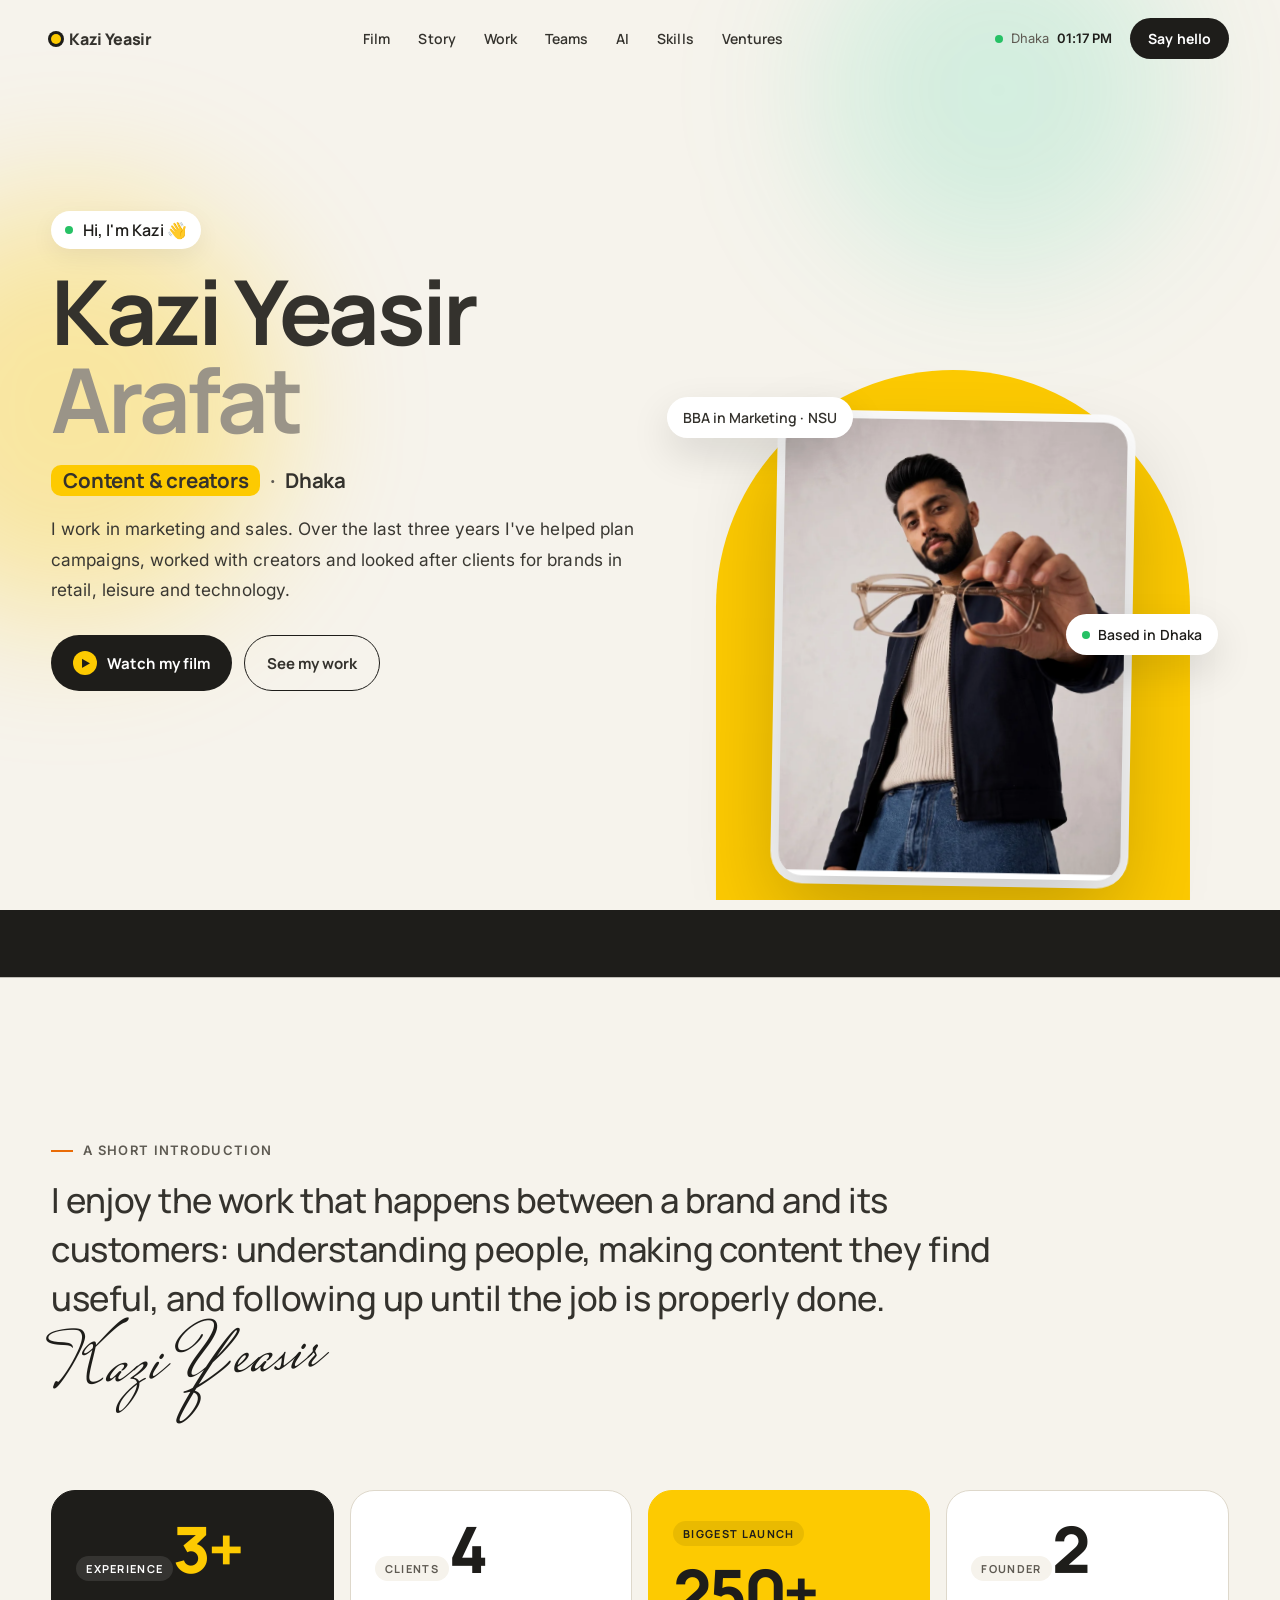
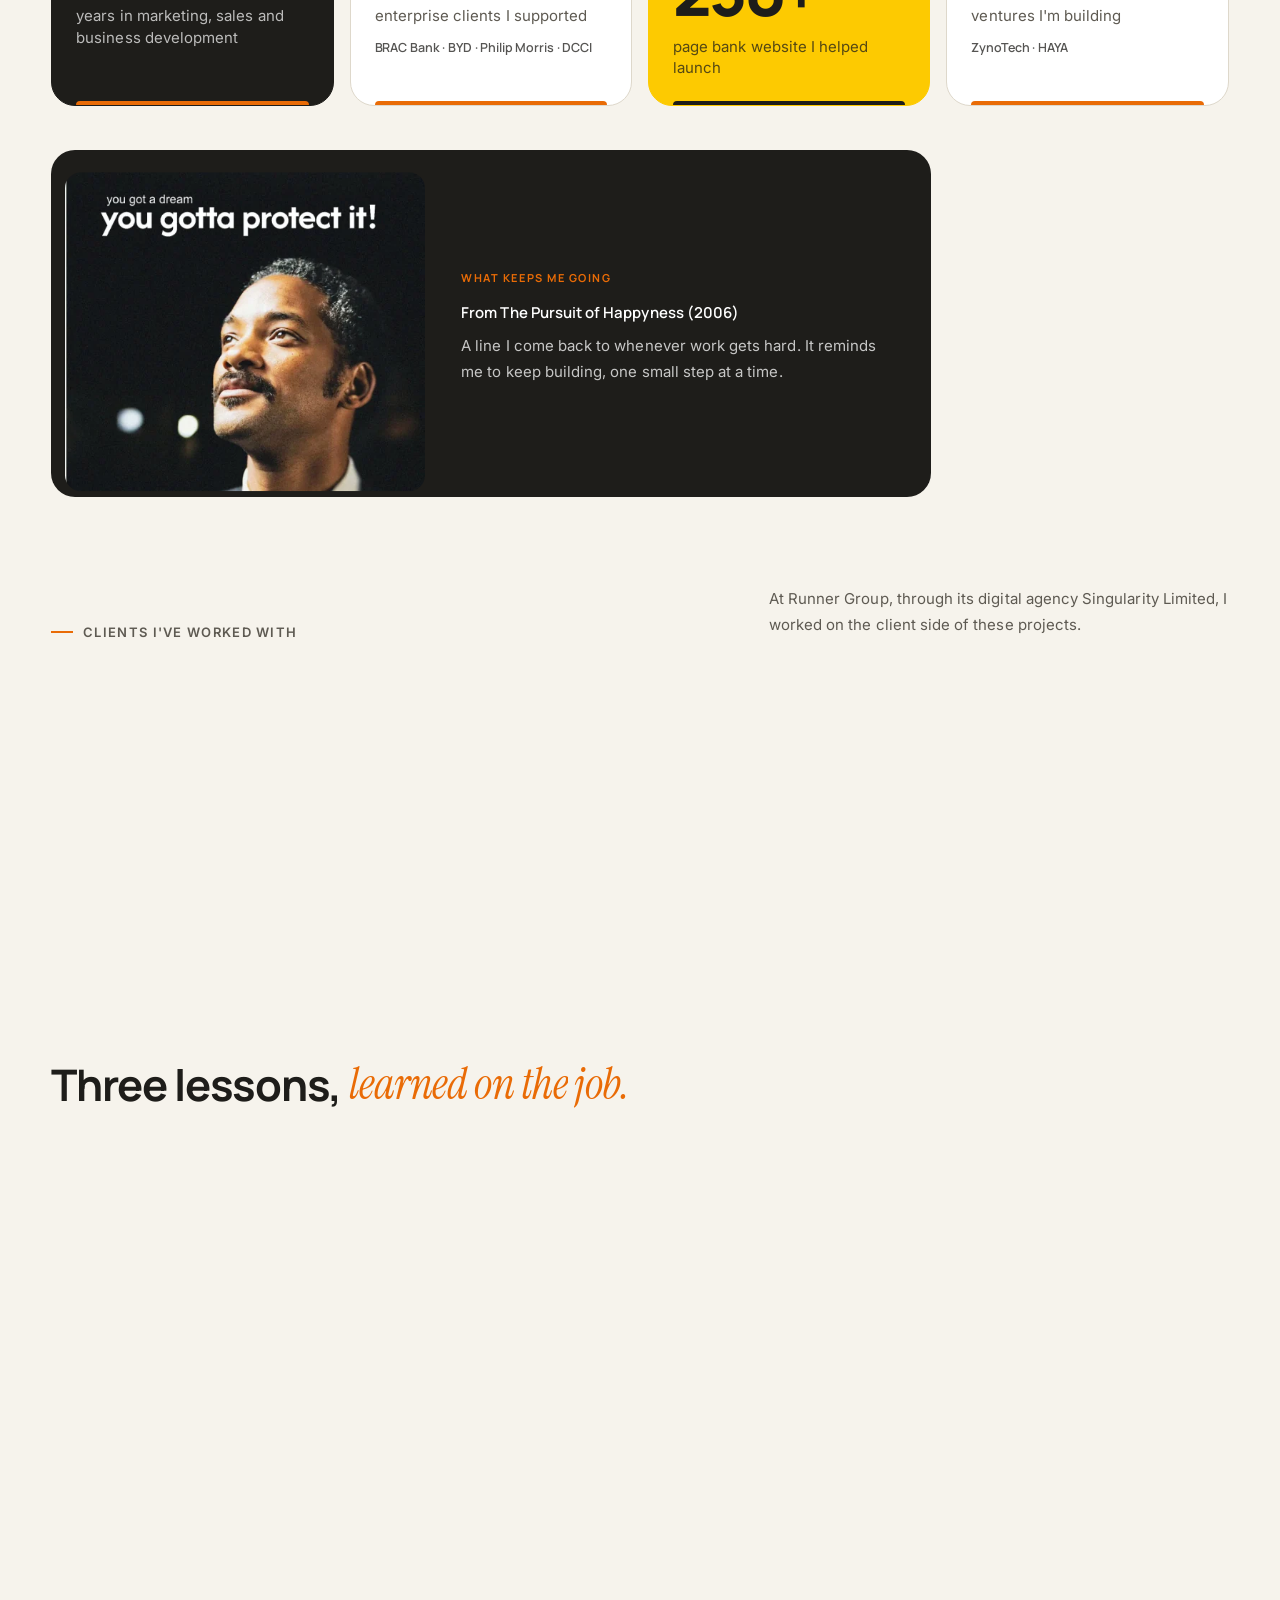
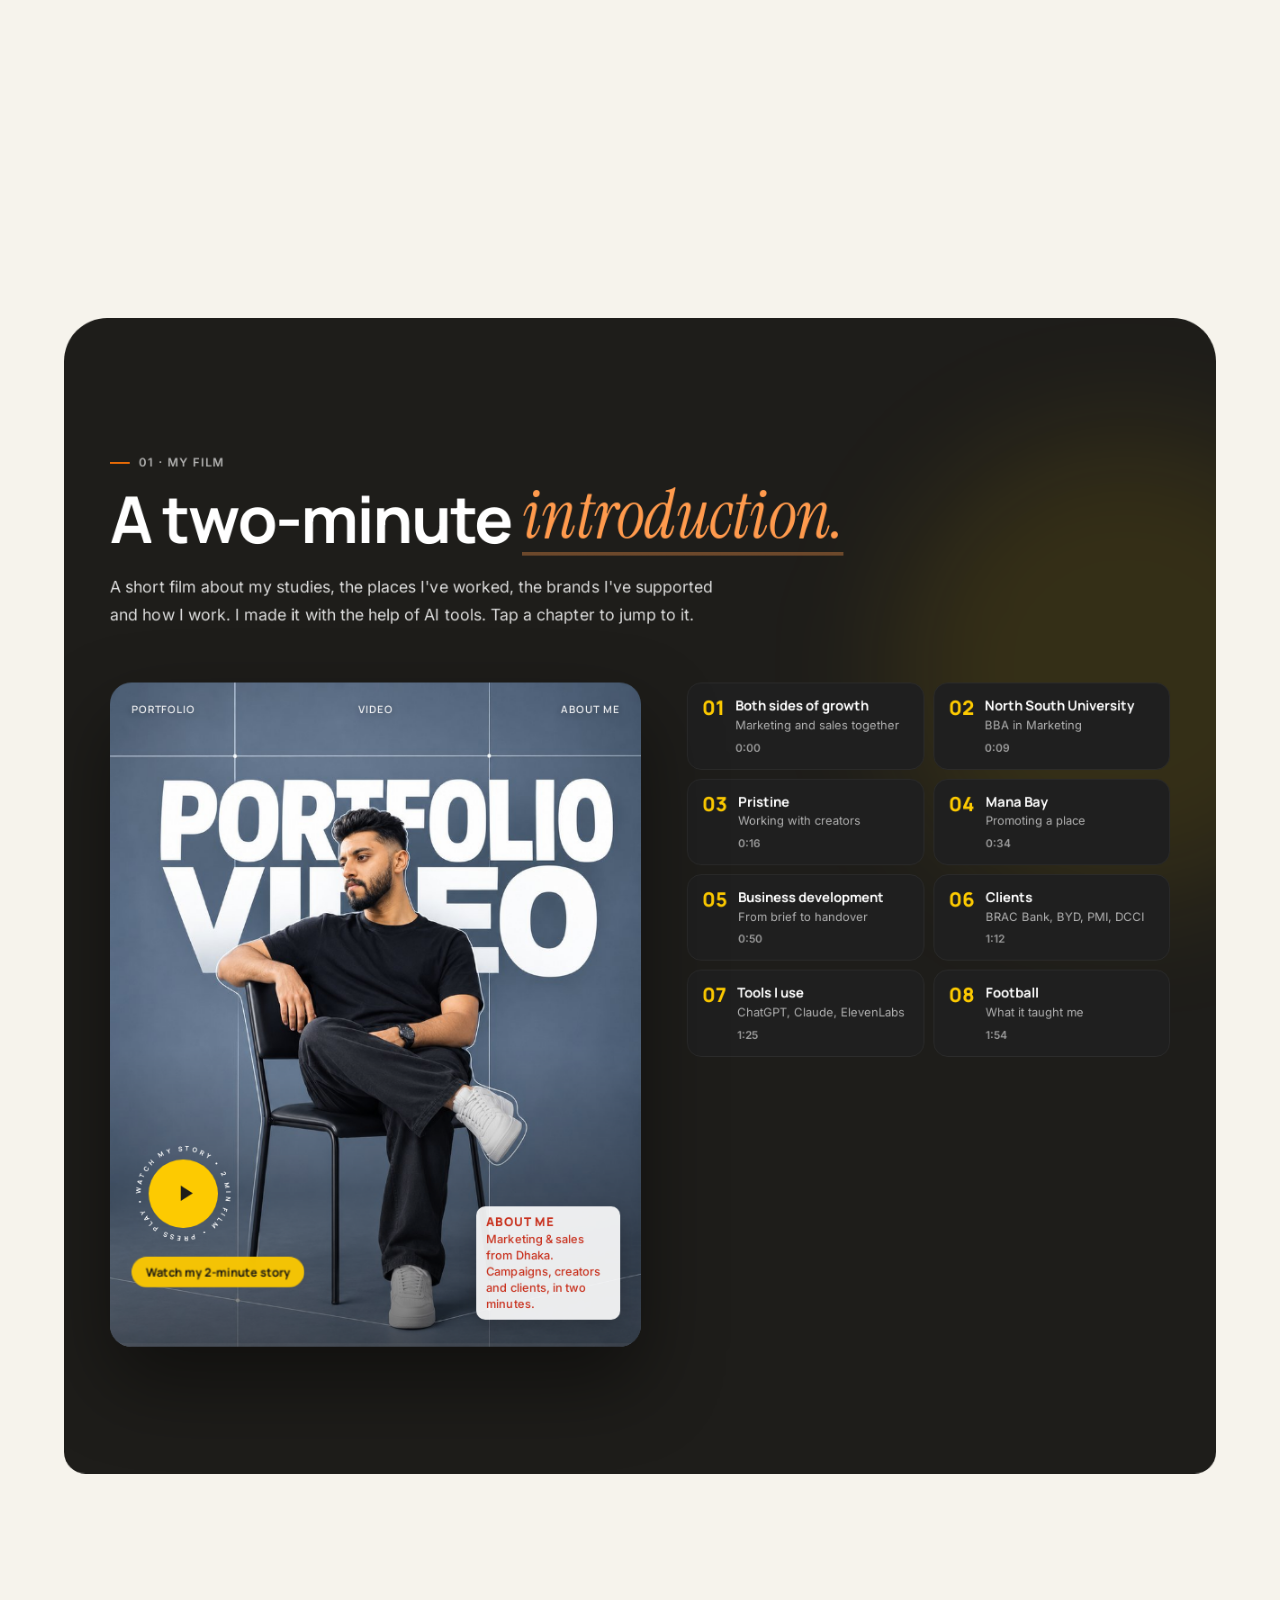
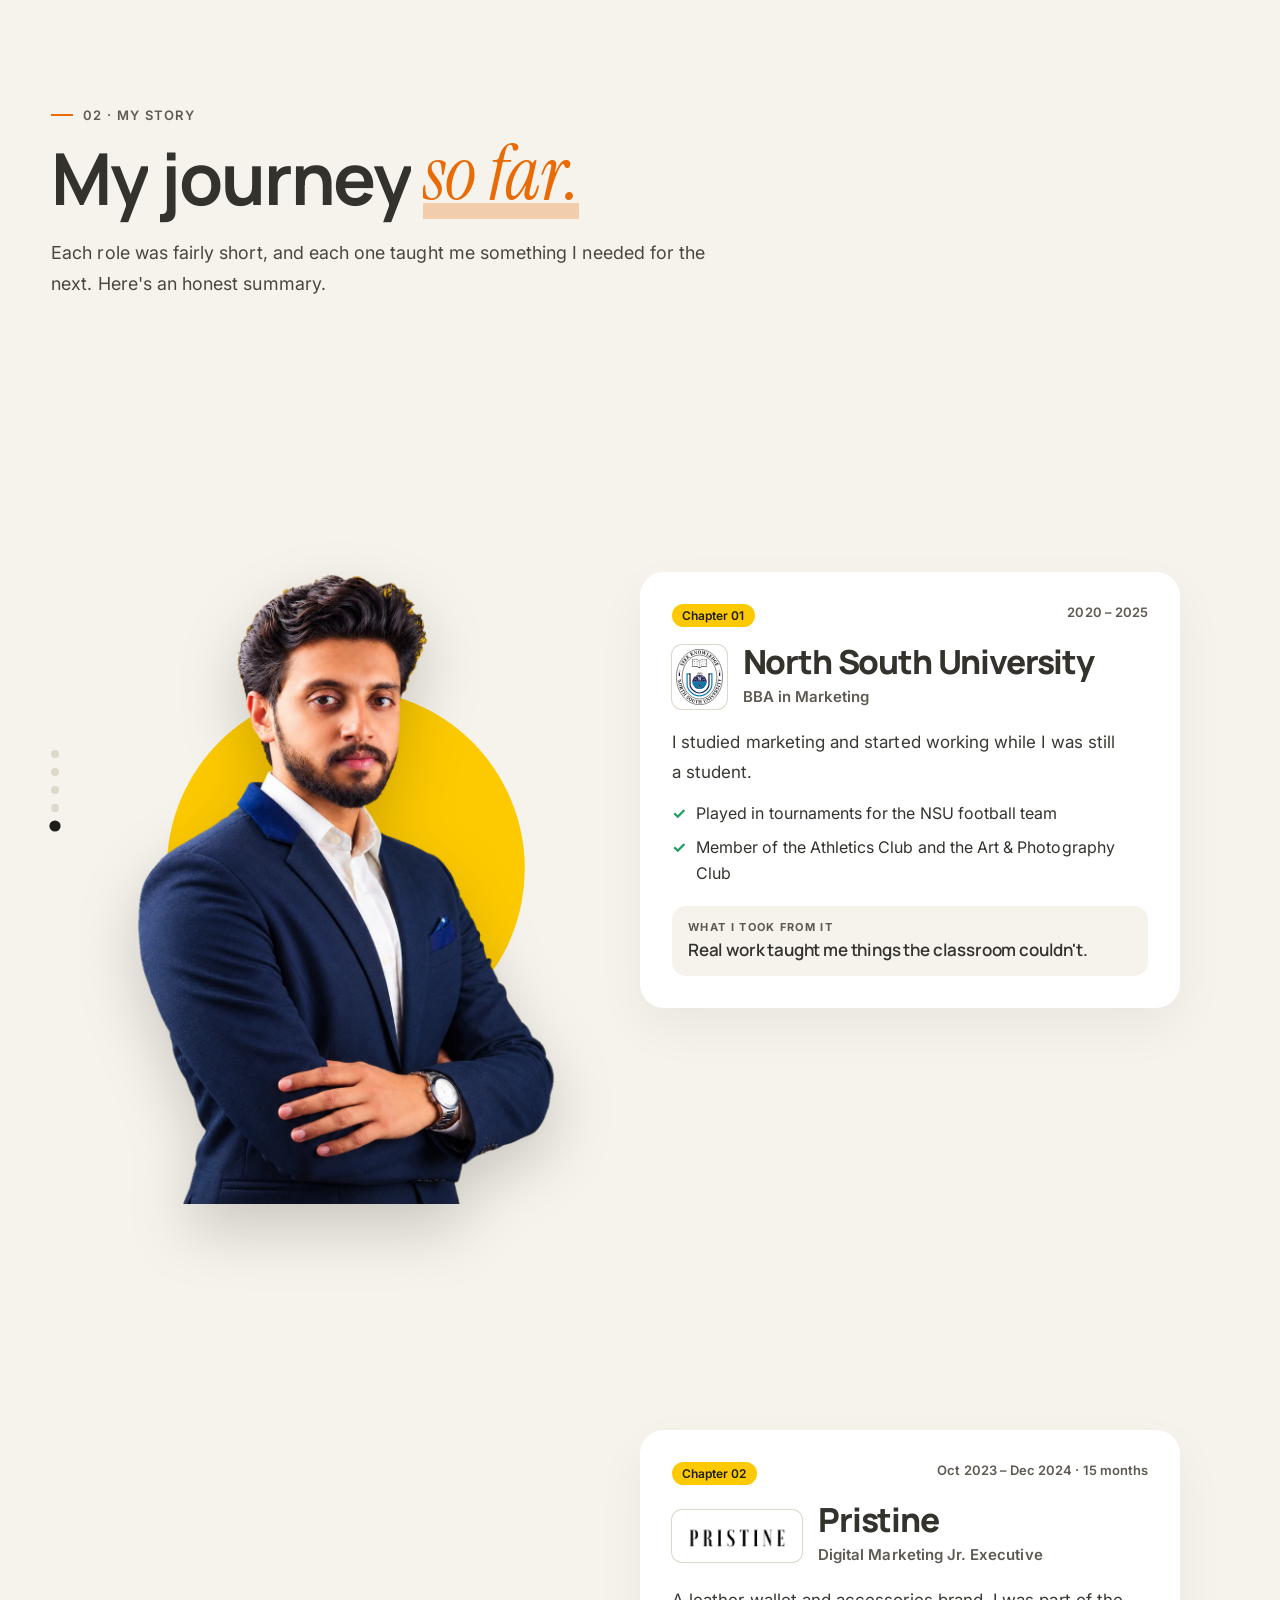
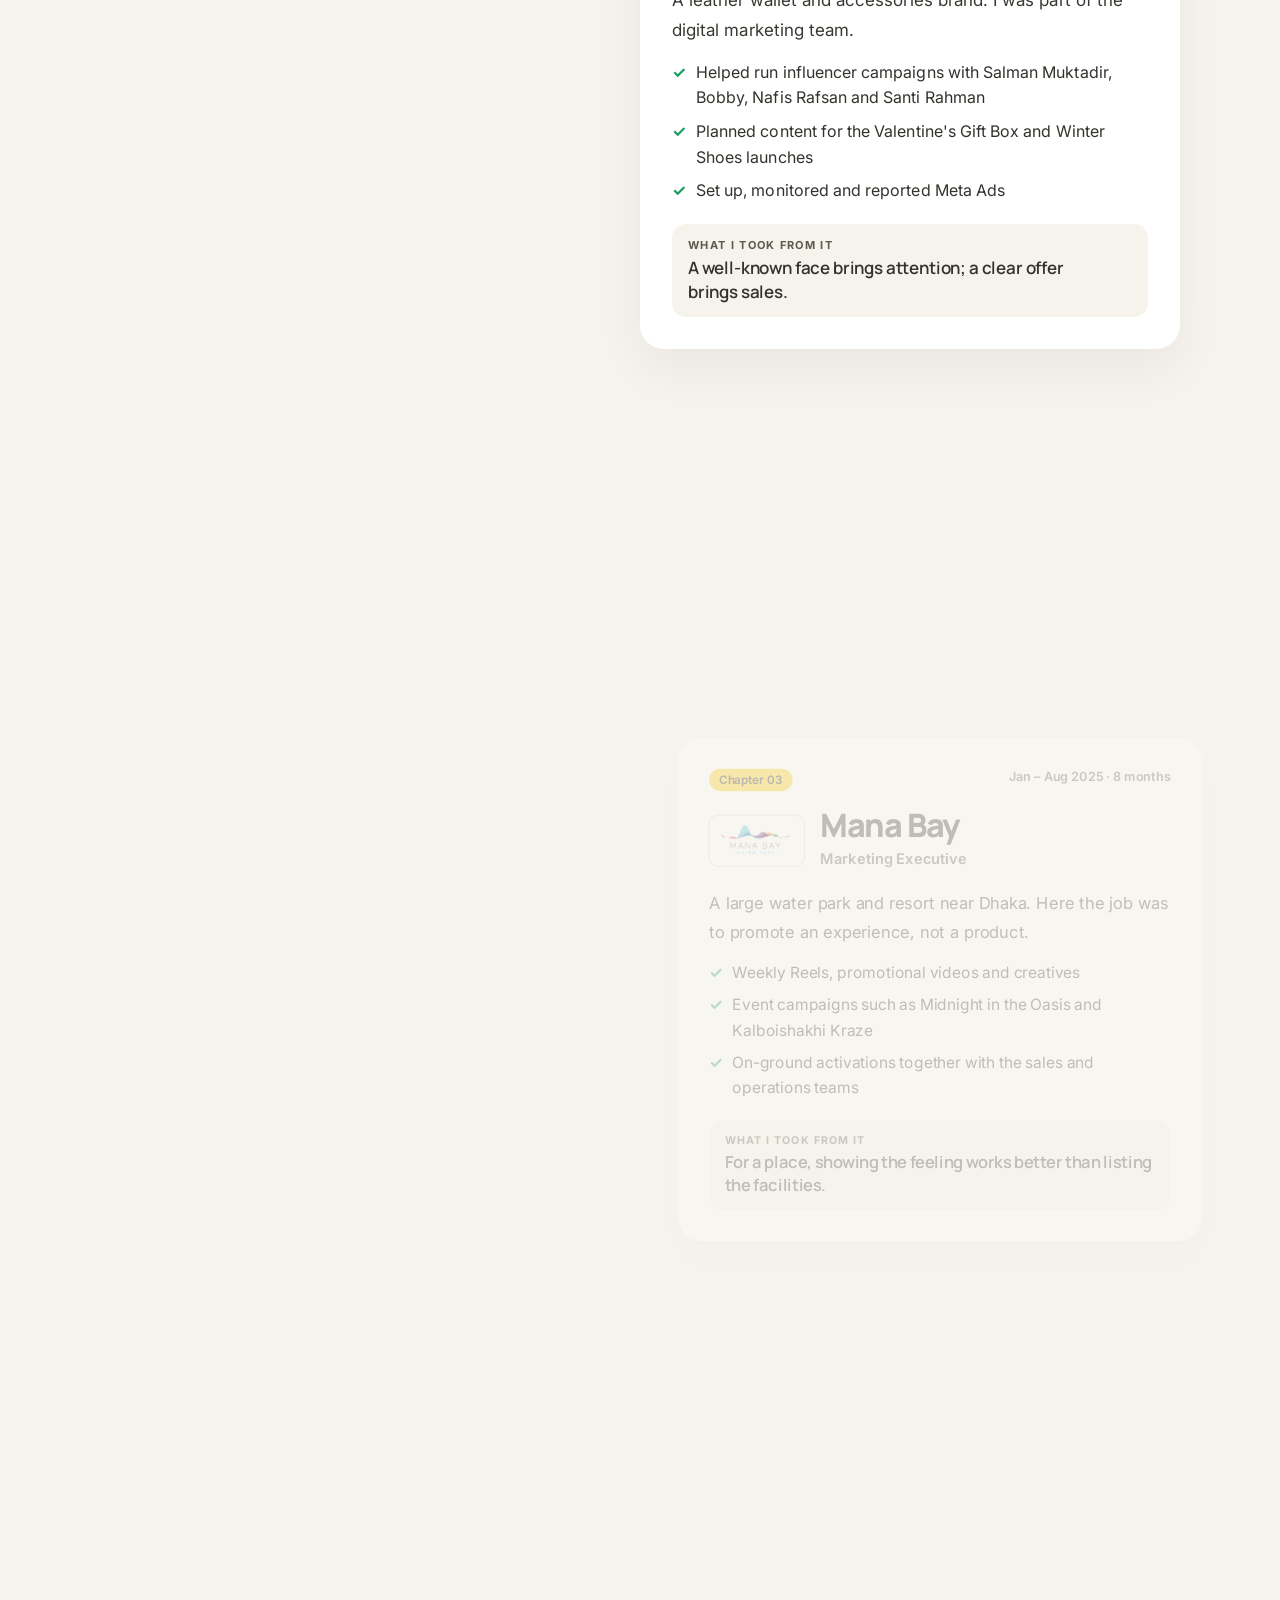
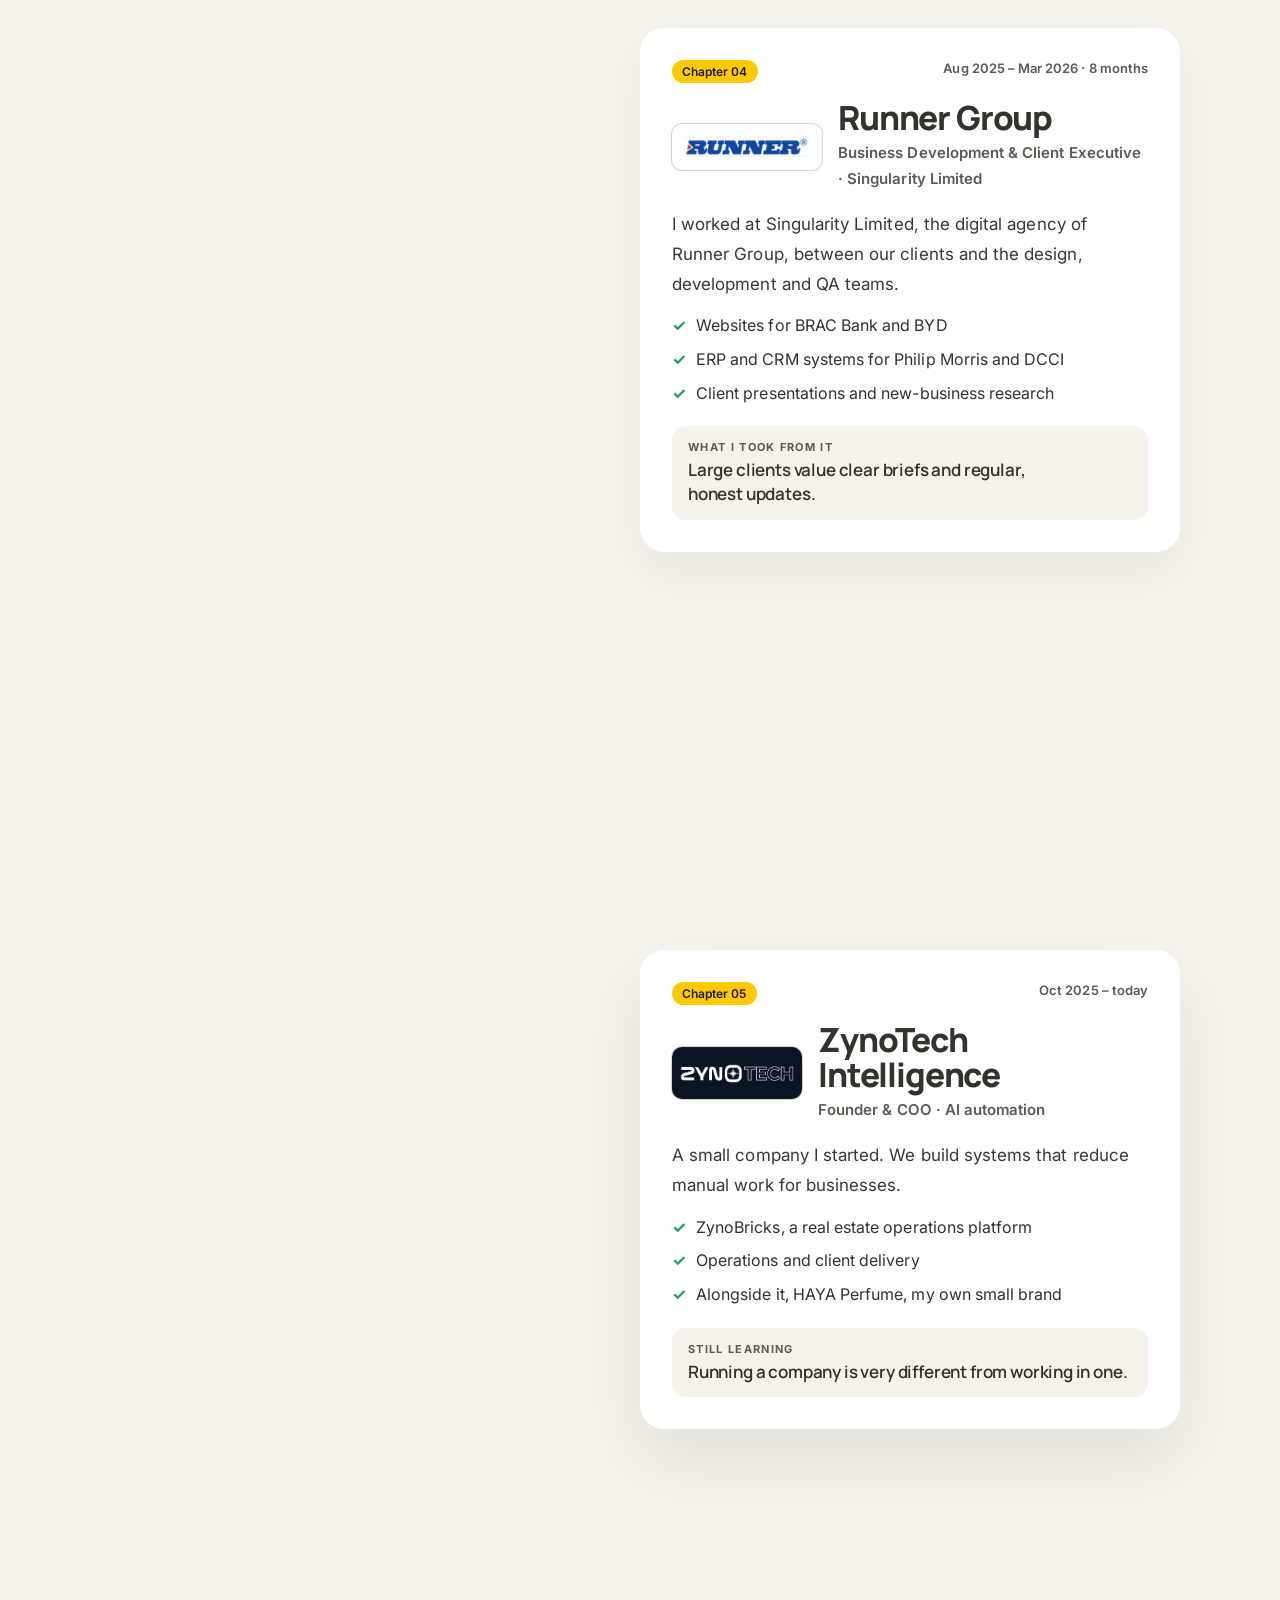
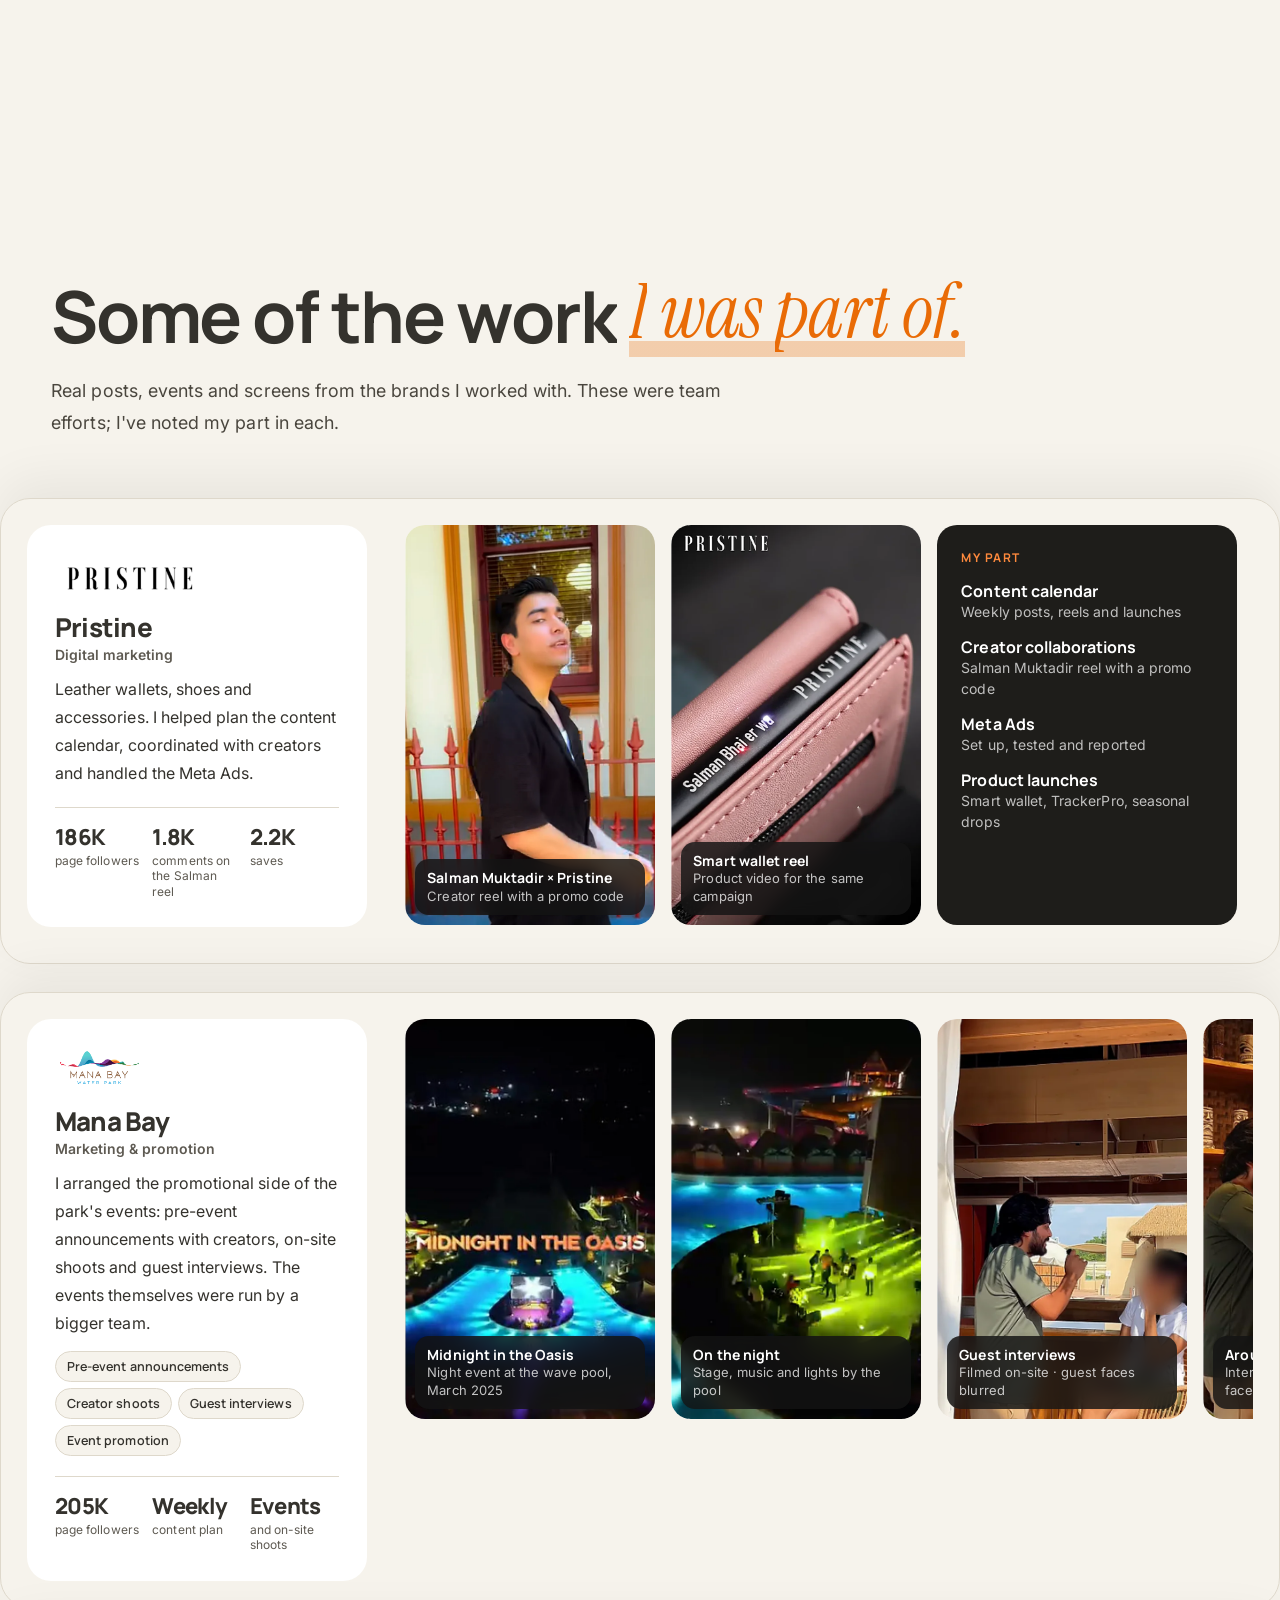
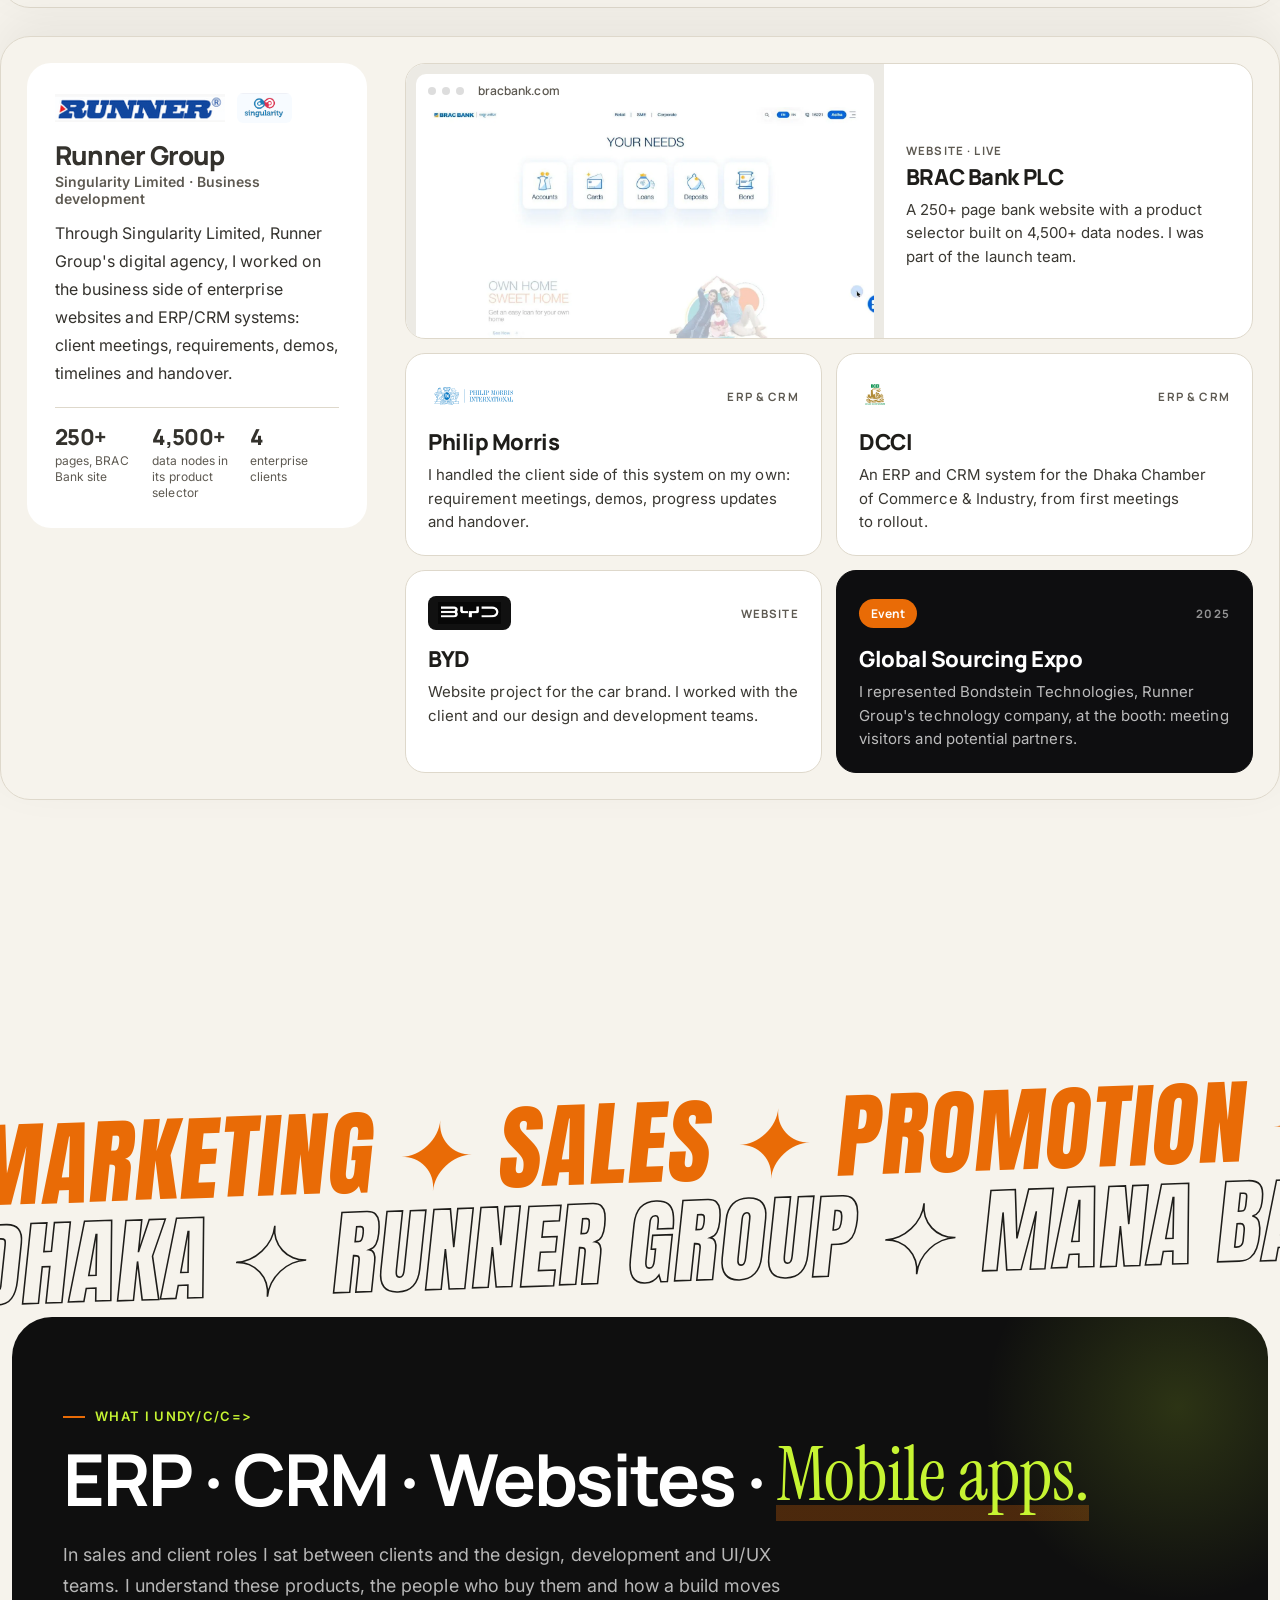
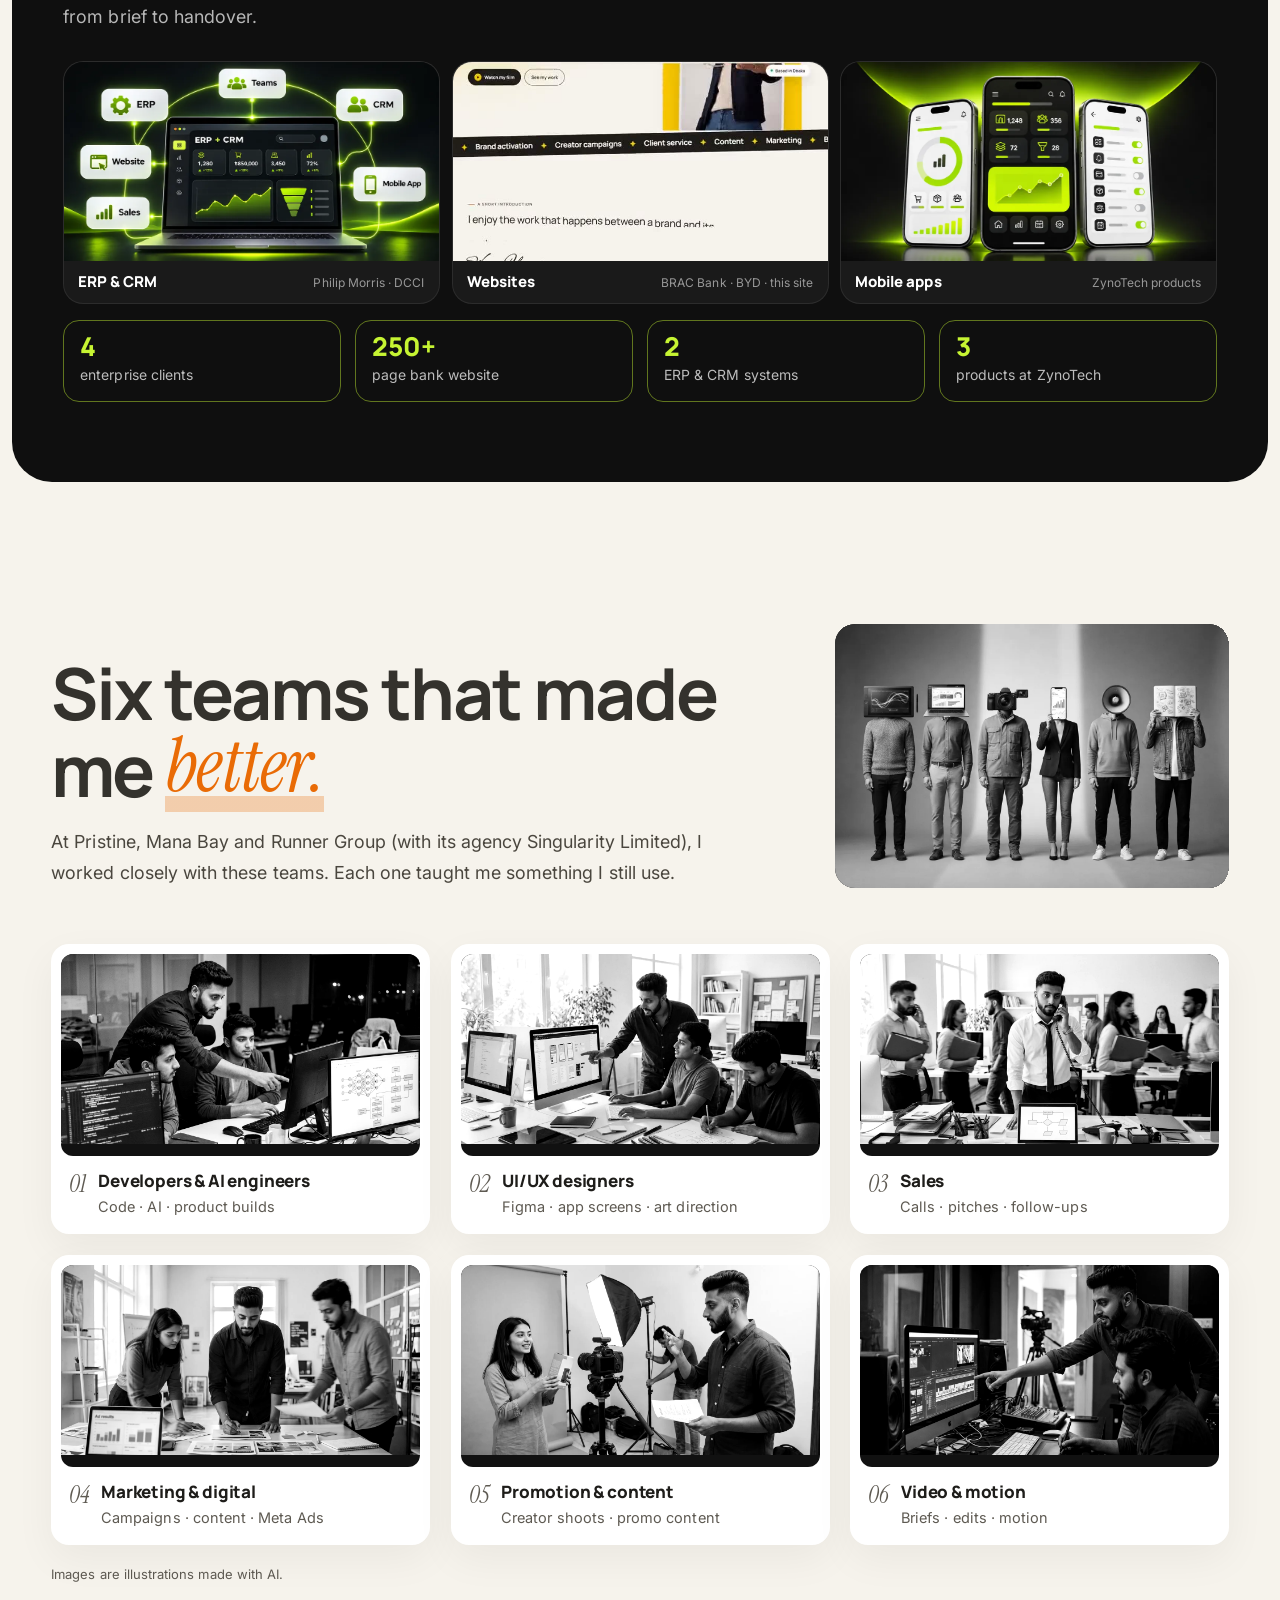
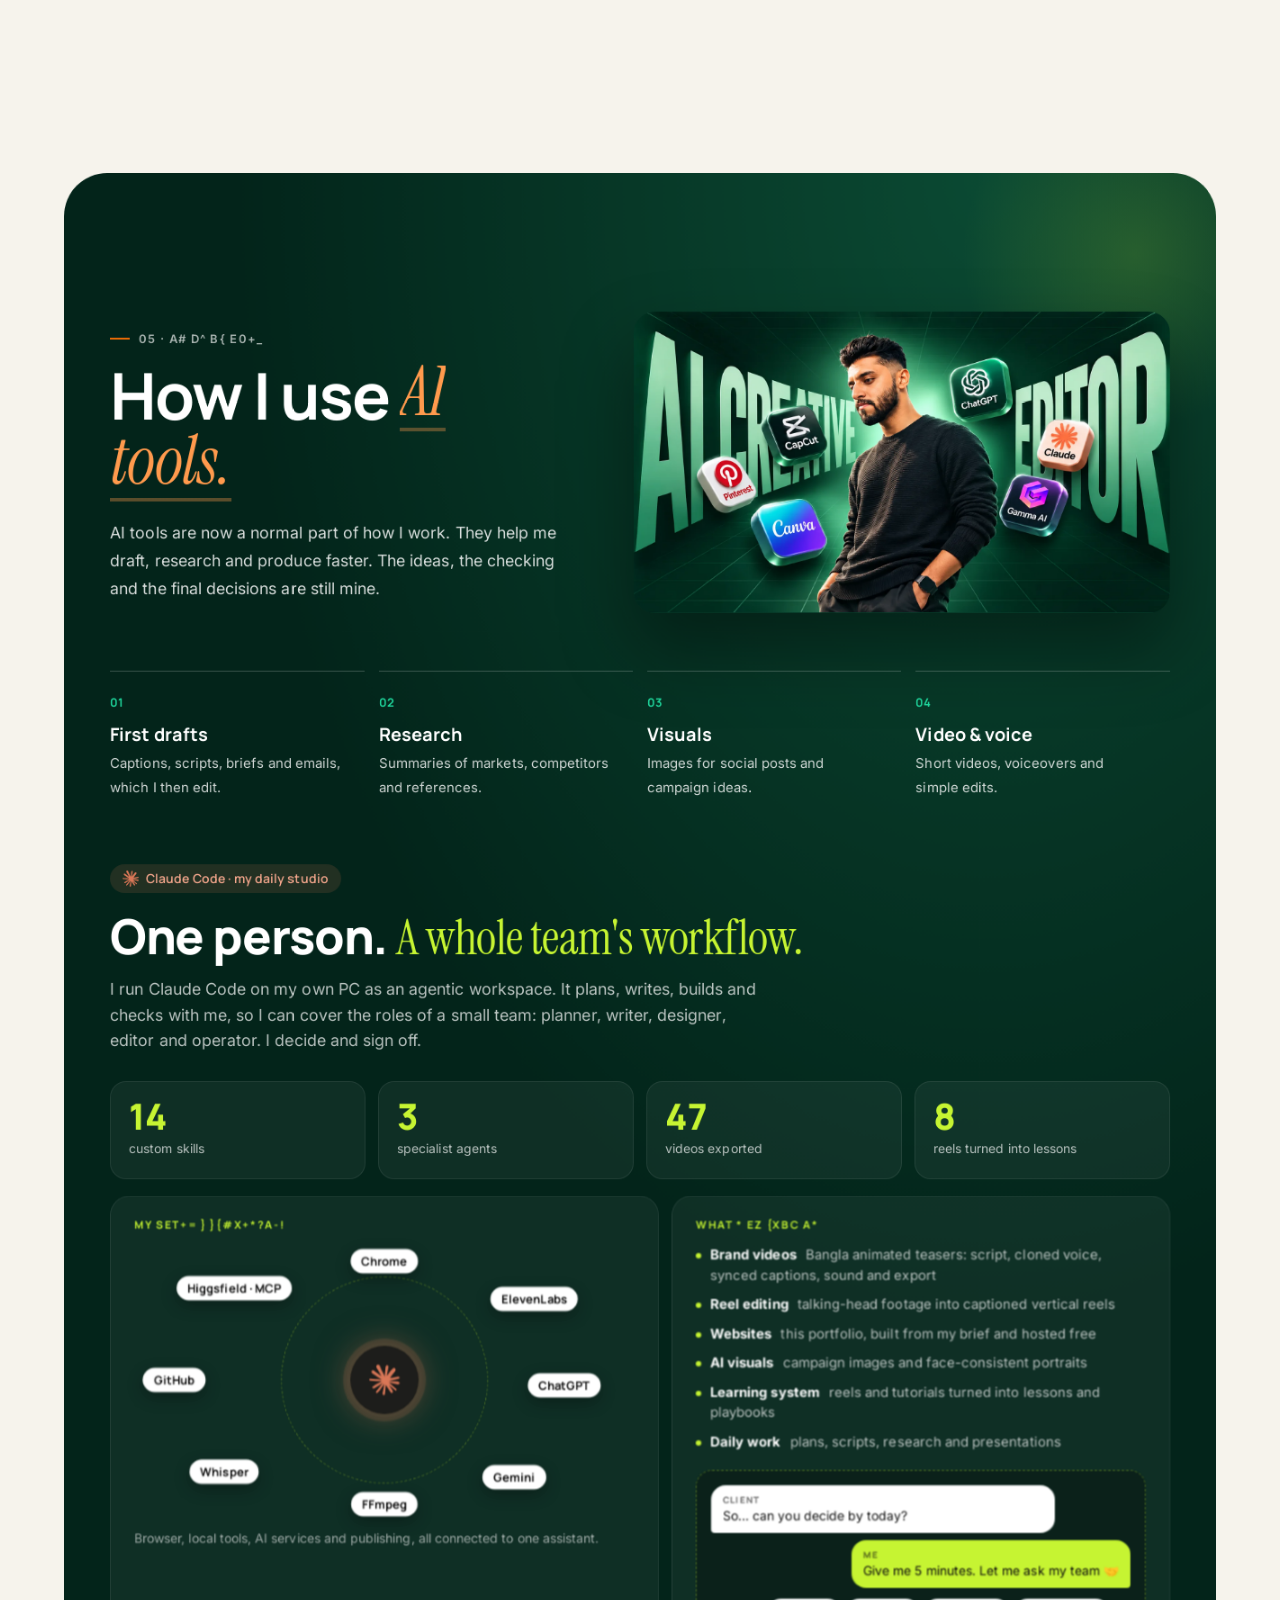
==== index.html @ d5c1e4d6 "New ZynoTech logo, ask-my-team meme, new video editing image" ====
<!doctype html>
<html lang="en">
<head>
<meta charset="utf-8">
<meta name="viewport" content="width=device-width, initial-scale=1, viewport-fit=cover">
<title>Kazi Yeasir Arafat · Marketing &amp; Business Development</title>
<meta name="description" content="Kazi Yeasir Arafat, Dhaka. Marketing and business development: campaigns, creators, brand activation and client work for brands like BRAC Bank, BYD, Philip Morris and DCCI.">
<meta name="theme-color" content="#F4F1EA">
<meta property="og:type" content="website">
<meta property="og:title" content="Kazi Yeasir Arafat · Marketing &amp; Business Development">
<meta property="og:description" content="Campaigns, creators, brand activation and client work, based in Dhaka.">
<meta property="og:image" content="https://kaziarafat-alt.github.io/assets/img/og.jpg">
<meta property="og:url" content="https://kaziarafat-alt.github.io/">
<link rel="canonical" href="https://kaziarafat-alt.github.io/">
<meta name="twitter:card" content="summary_large_image">
<link rel="icon" href="assets/img/favicon.svg" type="image/svg+xml">
<link rel="preconnect" href="https://fonts.googleapis.com">
<link rel="preconnect" href="https://fonts.gstatic.com" crossorigin>
<link href="https://fonts.googleapis.com/css2?family=Manrope:wght@500;600;700;800&family=Inter:wght@400;500;600&family=Instrument+Serif:ital@0;1&family=Hind+Siliguri:wght@500;600&family=Mrs+Saint+Delafield&family=Anton&display=swap" rel="stylesheet">
<link rel="stylesheet" href="assets/css/bundle.css?v=118"><link rel="preload" as="image" href="assets/img/kazi-hero-tee.webp">
</head>
<body>

<div class="progress-bar" aria-hidden="true"><i></i></div>
<div class="cursor-dot" aria-hidden="true"></div>

<div class="loader" aria-hidden="true">
  <div class="loader-words"><span>Hello</span><span class="bn">হ্যালো</span><span>Hola</span><span>Bonjour</span><span>I'm Kazi</span></div>
  <div class="loader-bar"><i></i></div>
</div>

<header class="nav">
  <a href="#top" class="brand magnetic"><span class="brand-dot"></span>Kazi Yeasir</a>
  <nav class="nav-links" aria-label="Main">
    <a href="#video">Film</a><a href="#story">Story</a><a href="#work">Work</a><a href="#teams">Teams</a><a href="#ai">AI</a><a href="#skills">Skills</a><a href="#ventures">Ventures</a>
  </nav>
  <div class="nav-right">
    <span class="clock"><i class="dot"></i>Dhaka <b data-clock>--:--</b></span>
    <a href="#contact" class="btn-talk">Say hello</a>
    <button class="menu-btn" aria-label="Open menu" aria-expanded="false"><span></span><span></span></button>
  </div>
</header>

<div class="menu" aria-hidden="true">
  <nav>
    <a href="#video"><small>01</small>Film</a>
    <a href="#story"><small>02</small>Story</a>
    <a href="#work"><small>03</small>Work</a>
    <a href="#teams"><small>04</small>Teams</a>
    <a href="#ai"><small>05</small>AI</a>
    <a href="#skills"><small>06</small>Skills</a>
    <a href="#ventures"><small>07</small>Ventures</a>
    <a href="#contact"><small>08</small>Contact</a>
  </nav>
  <div class="menu-foot">
    <a href="mailto:yeasir963@gmail.com">yeasir963@gmail.com</a>
    <a href="https://www.linkedin.com/in/kazi-yeasir-arafat-anan-a77750223/" target="_blank" rel="noopener">LinkedIn ↗</a>
  </div>
</div>

<main id="top">
<!-- MOBILE APP LAYER (phones only) -->
<div id="m" class="m-app">

  <!-- HOME -->
  <section class="m-sec m-home" id="m-home">
    <div class="m-heroimg m-r">
      <img src="assets/img/kazi-hero-tee.webp" alt="Kazi Yeasir Arafat holding a pair of glasses" width="900" height="1205">
      <span class="m-stk s1">Dhaka, BD</span><span class="m-stk s2">Marketing &amp; BD</span>
      <button class="m-stk s3" data-film>▶ 2-min film</button>
      <i class="m-glow" aria-hidden="true"></i>
    </div>
    <h1 class="m-h m-r">Hi, I'm Kazi.<br><em>Marketing, sales &amp; AI.</em></h1>
    <p class="m-p m-r">I work between brands and their customers: campaigns, creators, client projects, and AI tools that make the work faster.</p>
    <div class="m-pills m-r">
      <div><b data-mc="3">0</b><span>years</span></div>
      <div><b data-mc="4">0</b><span>enterprise clients</span></div>
      <div><b data-mc="2">0</b><span>ventures</span></div>
    </div>
    <div class="m-cta m-r"><button class="m-btn dark" data-film>Watch my film</button><a class="m-btn yel" href="#m-contact">Say hello</a></div>
    <button class="m-filmcard m-r" data-film><img src="assets/img/video-poster.jpg?v=5" alt="Thumbnail of Kazi's two-minute film" loading="lazy"><span class="m-play"><i></i></span><span class="m-fl"><b>Watch my 2-minute story</b><em>Studies · brands · clients · how I work</em></span></button>
    <div class="m-marq" aria-hidden="true"><div><span>Professional ✦ Creative ✦ Innovative ✦ Campaigns ✦ Creators ✦ Clients ✦ AI ✦ </span><span>Professional ✦ Creative ✦ Innovative ✦ Campaigns ✦ Creators ✦ Clients ✦ AI ✦ </span></div></div>
  </section>

  <!-- 3 SIDES -->
  <section class="m-sec" id="m-sides">
    <p class="m-ey m-r">Three sides of me</p>
    <div class="m-sides">
      <button class="m-side pro m-r" data-sheet="sh-pro"><i><img src="assets/img/v24/side-pro.webp" alt=""><u>01</u></i><b>Professional</b><span>Clients, sales &amp; delivery</span></button>
      <button class="m-side cre m-r" data-sheet="sh-cre"><i><img src="assets/img/v24/side-cre.webp" alt=""><u>02</u></i><b>Creative</b><span>Content, design &amp; video</span></button>
      <button class="m-side inn m-r" data-sheet="sh-inn"><i><img src="assets/img/ai/kazi-claude.webp" alt=""><u>03</u></i><b>Innovative</b><span>AI studio &amp; my ventures</span></button>
    </div>
  </section>

  <!-- JOURNEY -->
  <section class="m-sec" id="m-journey">
    <p class="m-ey m-r">My journey</p>
    <h2 class="m-h2 m-r">6 stops, <em>one path.</em></h2>
    <div class="m-tl">
      <button class="m-ti m-r" data-sheet="sh-nsu"><span class="m-logo"><img src="assets/img/nsu-logo.svg" alt="NSU logo"></span><div><em>2020–25</em><b>North South University</b><span>BBA in Marketing</span></div><i>›</i></button>
      <button class="m-ti m-r" data-sheet="sh-pristine"><span class="m-logo"><img src="assets/img/logo-pristine.png" alt="Pristine logo"></span><div><em>2023–24 · 15 mo</em><b>Pristine</b><span>Digital Marketing Jr. Executive</span></div><i>›</i></button>
      <button class="m-ti m-r" data-sheet="sh-manabay"><span class="m-logo"><img src="assets/img/logo-manabay.png" alt="Mana Bay logo"></span><div><em>2025 · 8 mo</em><b>Mana Bay</b><span>Marketing Executive</span></div><i>›</i></button>
      <button class="m-ti m-r" data-sheet="sh-runner"><span class="m-logo"><img src="assets/img/logo-runner.png" alt="Runner logo"></span><div><em>2025–26 · 8 mo</em><b>Runner Group</b><span>Business Development · Singularity</span></div><i>›</i></button>
      <button class="m-ti m-r" data-sheet="sh-zyno"><span class="m-logo dk"><img src="assets/img/logo-zynotech-w.png" alt="ZynoTech logo"></span><div><em>Oct 2025 – now</em><b>ZynoTech Intelligence</b><span>Founder &amp; COO</span></div><i>›</i></button>
      <button class="m-ti m-r" data-sheet="sh-haya"><span class="m-logo dk"><img src="assets/img/logo-haya.webp" alt="HAYA logo"></span><div><em>Founder · own brand</em><b>HAYA Parfums</b><span>D2C fragrance brand</span></div><i>›</i></button>
    </div>
  </section>

  <!-- WORK -->
  <section class="m-sec" id="m-work">
    <p class="m-ey m-r">Work</p>
    <h2 class="m-h2 m-r">Real brands, <em>real results.</em></h2>
    <div class="m-stories m-r">
      <button data-sheet="sh-pristine"><i><img src="assets/img/real/pristine-salman-wallet.webp" alt="" loading="lazy"></i>Pristine</button>
      <button data-sheet="sh-manabay"><i><img src="assets/img/real/manabay-oasis-aerial.webp" alt="" loading="lazy"></i>Mana Bay</button>
      <button data-sheet="sh-runner"><i><img src="assets/img/real/brac-site.webp" alt="" loading="lazy"></i>Runner</button>
      <button data-sheet="sh-zyno"><i><img src="assets/img/logo-zynotech-w.png" alt="" loading="lazy"></i>ZynoTech</button>
      <button data-sheet="sh-haya"><i><img src="assets/img/ventures/haya-lab.webp" alt="" loading="lazy"></i>HAYA</button>
    </div>
    <div class="m-swipe" data-dots>
      <button class="m-wc" data-sheet="sh-pristine"><img src="assets/img/real/pristine-salman-reel.webp" alt="Salman Muktadir creator reel for Pristine" loading="lazy"><div><b>Salman × Pristine</b><span>Creator reel with a promo code</span><em>2.2K saves · 1.8K comments</em></div></button>
      <button class="m-wc" data-sheet="sh-manabay"><img src="assets/img/real/manabay-oasis-stage.webp" alt="Midnight in the Oasis event stage at Mana Bay" loading="lazy"><div><b>Midnight in the Oasis</b><span>Night event promotion at Mana Bay</span><em>205K page followers</em></div></button>
      <button class="m-wc" data-sheet="sh-runner"><img src="assets/img/real/brac-site.webp" alt="BRAC Bank website" loading="lazy"><div><b>BRAC Bank website</b><span>Launch team · Singularity Limited</span><em>250+ pages · 4,500+ data nodes</em></div></button>
      <button class="m-wc" data-sheet="sh-haya"><img src="assets/img/ventures/haya-strip.webp" alt="HAYA perfume scent strip" loading="lazy"><div><b>HAYA Parfums</b><span>My own D2C fragrance brand</span><em>42+ scents · 17K+ online</em></div></button>
    </div>
    <div class="m-dots"></div>
  </section>

  <!-- UNDERSTAND -->
  <section class="m-sec m-dark" id="m-und">
    <p class="m-ey lime m-r">What I understand</p>
    <h2 class="m-h2 m-r">ERP · CRM · Web · <em>Apps.</em></h2>
    <div class="m-swipe sm">
      <figure class="m-ut"><img src="assets/img/v24/erp-crm.webp" alt="ERP and CRM dashboard" loading="lazy"><figcaption>ERP &amp; CRM<span>Philip Morris · DCCI</span></figcaption></figure>
      <figure class="m-ut"><video src="assets/img/v24/site-scroll.mp4" poster="assets/img/v24/site-scroll.jpg" muted loop playsinline preload="none"></video><figcaption>Websites<span>BRAC Bank · BYD</span></figcaption></figure>
      <figure class="m-ut"><img src="assets/img/v24/mobile-app.webp" alt="Mobile app screens" loading="lazy"><figcaption>Mobile apps<span>ZynoTech</span></figcaption></figure>
    </div>
    <p class="m-p light m-r">I sat between clients and the design, development and UI/UX teams, from brief to handover.</p>
  </section>

  <!-- LESSONS -->
  <section class="m-sec" id="m-lessons">
    <p class="m-ey m-r">What I've learned</p>
    <h2 class="m-h2 m-r">3 lessons, <em>tap to open.</em></h2>
    <div class="m-swipe" data-dots>
      <button class="m-lc" data-sheet="sh-l1"><img src="assets/img/lessons/marketing.webp" alt="Marketing lesson" loading="lazy"><div><b>Marketing</b><span>Say one clear thing, where people already are.</span></div></button>
      <button class="m-lc" data-sheet="sh-l2"><img src="assets/img/lessons/sales.webp" alt="Sales lesson" loading="lazy"><div><b>Sales</b><span>Trust first. Listen more than you pitch.</span></div></button>
      <button class="m-lc" data-sheet="sh-l3"><img src="assets/img/lessons/promotion.webp" alt="Promotion lesson" loading="lazy"><div><b>Promotion</b><span>People trust people.</span></div></button>
    </div>
    <div class="m-dots"></div>
    <div class="m-quote m-r"><b>"You got a dream… you gotta protect it."</b><span>The Pursuit of Happyness: the line I come back to when work gets hard.</span></div>
  </section>

  <!-- TEAMS -->
  <section class="m-sec" id="m-teams">
    <p class="m-ey m-r">Teams</p>
    <h2 class="m-h2 m-r">Six teams, <em>one goal.</em></h2>
    <div class="m-tg">
      <figure class="m-r"><img src="assets/img/teams/dev.webp" alt="" loading="lazy"><figcaption>Developers &amp; AI</figcaption></figure>
      <figure class="m-r"><img src="assets/img/teams/uiux.webp" alt="" loading="lazy"><figcaption>UI/UX</figcaption></figure>
      <figure class="m-r"><img src="assets/img/teams/sales.webp" alt="" loading="lazy"><figcaption>Sales</figcaption></figure>
      <figure class="m-r"><img src="assets/img/teams/marketing.webp" alt="" loading="lazy"><figcaption>Marketing</figcaption></figure>
      <figure class="m-r"><img src="assets/img/teams/promo.webp" alt="" loading="lazy"><figcaption>Promotion</figcaption></figure>
      <figure class="m-r"><img src="assets/img/teams/video.webp" alt="" loading="lazy"><figcaption>Video &amp; motion</figcaption></figure>
    </div>
  </section>

  <!-- AI -->
  <section class="m-sec m-dark" id="m-ai">
    <p class="m-ey lime m-r">AI in my work</p>
    <h2 class="m-h2 m-r">Claude is <em>my studio.</em></h2>
    <div class="m-bento">
      <button class="m-bx wide m-r" data-sheet="sh-ai"><img src="assets/img/ai/kazi-claude.webp" alt="Kazi in an orange suit with the Claude mark" loading="lazy"><span>What I build with it ›</span></button>
      <div class="m-bx m-r"><b data-mc="15">0</b>custom skills</div>
      <div class="m-bx m-r"><b data-mc="3">0</b>agents</div>
      <div class="m-bx m-r"><b data-mc="49">0</b>videos made</div>
      <div class="m-bx m-r"><b data-mc="8">0</b>reels → lessons</div>
    </div>
    <div class="m-orbit m-r" aria-hidden="true">
      <span class="core"><img src="assets/img/logos/claude-symbol.svg" alt=""></span>
      <i style="--a:0deg">Chrome</i><i style="--a:45deg">ElevenLabs</i><i style="--a:90deg">ChatGPT</i><i style="--a:135deg">Gemini</i><i style="--a:180deg">FFmpeg</i><i style="--a:225deg">Whisper</i><i style="--a:270deg">GitHub</i><i style="--a:315deg">MCP</i>
    </div>
    <p class="m-p light m-r">My connectors: browser, local tools, AI services and publishing, all in one assistant.</p>
  </section>

  <!-- CREATIVE + SKILLS -->
  <section class="m-sec" id="m-skills">
    <p class="m-ey m-r">Creative &amp; skills</p>
    <h2 class="m-h2 m-r">Honestly <em>rated.</em></h2>
    <div class="m-sk4">
      <figure class="m-r"><img src="assets/img/skills/digital-v4.webp" alt="" loading="lazy"><figcaption><b>Digital marketing</b><span>Calendars · Reels · Meta Ads</span></figcaption></figure>
      <figure class="m-r"><img src="assets/img/skills/promotion-v4.webp" alt="" loading="lazy"><figcaption><b>Promotion</b><span>Creators · Events</span></figcaption></figure>
      <figure class="m-r"><img src="assets/img/skills/sales-v3.webp" alt="" loading="lazy"><figcaption><b>Sales &amp; BD</b><span>Clients · Pitches</span></figcaption></figure>
      <figure class="m-r"><img src="assets/img/skills/pm-v3.webp" alt="" loading="lazy"><figcaption><b>Project management</b><span>Briefs · Follow-up</span></figcaption></figure>
    </div>
    <div class="m-cre">
      <button class="m-r" data-sheet="sh-cre"><img src="assets/img/v24/video-edit.webp" alt="Video editing timeline on a laptop" loading="lazy"><span>Video editing</span></button>
      <button class="m-r" data-sheet="sh-cre"><img src="assets/img/v24/focus.webp" alt="Focus portrait design" loading="lazy"><span>Graphic design</span></button>
    </div>
    <div class="m-bars">
      <div class="m-r">Campaign planning<i style="--w:90%"></i></div>
      <div class="m-r">Influencer partnerships<i style="--w:88%"></i></div>
      <div class="m-r">Client handling<i style="--w:86%"></i></div>
      <div class="m-r">AI content workflows<i style="--w:90%"></i></div>
      <div class="m-r">Meta Ads<i style="--w:72%"></i></div>
      <div class="m-r">Google Ads &amp; SEO · learning<i style="--w:38%"></i></div>
    </div>
  </section>

  <!-- VENTURES -->
  <section class="m-sec" id="m-ventures">
    <p class="m-ey m-r">What I'm building</p>
    <h2 class="m-h2 m-r">Two ventures, <em>still early.</em></h2>
    <div class="m-swipe">
      <button class="m-vc zyno" data-sheet="sh-zyno"><span class="m-vlogo"><img src="assets/img/logo-zynotech-w.png" alt="ZynoTech Intelligence"><small>ZynoNews · Mitmat · VibeCrow AI</small></span><div><em>Founder &amp; COO</em><b>ZynoTech Intelligence</b><span>3 products · 2 live · 4 client projects</span></div></button>
      <button class="m-vc haya" data-sheet="sh-haya"><img src="assets/img/ventures/haya-lab.webp" alt="" loading="lazy"><div><em>Founder</em><b>HAYA Parfums</b><span>42+ scents · 17K+ online</span></div></button>
    </div>
  </section>

  <!-- CONTACT -->
  <section class="m-sec m-orange" id="m-contact">
    <h2 class="m-h2 m-r">Let's <em>talk.</em></h2>
    <div class="m-cimg m-r"><img src="assets/img/kazi-contact.webp" alt="Kazi in a teal duotone portrait" loading="lazy"><span class="m-hi">Hi!</span></div>
    <div class="m-links">
      <a class="m-r" href="https://wa.me/8801730020423" target="_blank" rel="noopener">WhatsApp<span>+880 1730-020423 →</span></a>
      <a class="m-r" href="mailto:yeasir963@gmail.com">Email<span>yeasir963@gmail.com →</span></a>
      <a class="m-r" href="https://www.linkedin.com/in/kazi-yeasir-arafat-anan-a77750223/" target="_blank" rel="noopener">LinkedIn<span>Work history →</span></a>
    </div>
    <p class="m-foot">© 2026 Kazi Yeasir Arafat · Dhaka</p>
  </section>
</div>



<!-- HERO -->
<section class="hero">
  <div class="blob b1" aria-hidden="true"></div><div class="blob b2" aria-hidden="true"></div>
  <div class="hero-copy">
    <p class="hero-hi anim" style="--d:0"><i class="dot"></i> Hi, I'm Kazi 👋</p>
    <h1 class="hero-title">
      <span class="line anim" style="--d:1">Kazi Yeasir</span>
      <span class="line anim" style="--d:2">Arafat</span>
    </h1>
    <p class="hero-role anim" style="--d:3">
      <span class="rot"><span class="rot-w on">Marketing</span><span class="rot-w">Business development</span><span class="rot-w">Brand activation</span><span class="rot-w">Content &amp; creators</span></span>
      <span class="role-sep">·</span> Dhaka
    </p>
    <p class="hero-sub anim" style="--d:4">I work in marketing and sales. Over the last three years I've helped plan campaigns, worked with creators and looked after clients for brands in retail, leisure and technology.</p>
    <div class="hero-ctas anim" style="--d:5">
      <a href="#video" class="btn btn-dark"><span class="play-dot">▶</span> Watch my film</a>
      <a href="#work" class="btn btn-line">See my work</a>
    </div>
  </div>

  <div class="hero-visual">
    <div class="hero-arch"></div>
    <figure class="hero-punch hero-desk">
      <img src="assets/img/kazi-hero-tee.webp" alt="Kazi in a navy jacket and cream knit holding a pair of clear glasses toward the camera" width="900" height="1205" fetchpriority="high">
    </figure>
    <span class="chip chip-a">BBA in Marketing · NSU</span>
    <span class="chip chip-b"><i class="dot"></i> Based in Dhaka</span>
  </div>
</section>

<div class="ticker" aria-hidden="true">
  <div class="ticker-track"><span>Marketing</span><span>✦</span><span>Business development</span><span>✦</span><span>Brand activation</span><span>✦</span><span>Creator campaigns</span><span>✦</span><span>Client service</span><span>✦</span><span>Content</span><span>✦</span><span>Marketing</span><span>✦</span><span>Business development</span><span>✦</span><span>Brand activation</span><span>✦</span><span>Creator campaigns</span><span>✦</span><span>Client service</span><span>✦</span><span>Content</span><span>✦</span></div>
</div>

<!-- INTRO -->
<section class="intro wrap" id="intro">
  <p class="eyebrow reveal">A short introduction</p>
  <h2 class="statement split">I enjoy the work that happens between a brand and its customers: understanding people, making content they find useful, and following up until the job is properly done.</h2>
  <p class="signature reveal" aria-label="Signed, Kazi Yeasir">Kazi Yeasir</p>

  <div class="stats">
    <div class="stat st-dark reveal"><i class="st-k">Experience</i><b data-count="3" data-suffix="+">0</b><span>years in marketing, sales and business development</span></div>
    <div class="stat reveal"><i class="st-k">Clients</i><b data-count="4">0</b><span>enterprise clients I supported</span><em class="st-tags">BRAC Bank · BYD · Philip Morris · DCCI</em></div>
    <div class="stat st-yellow reveal"><i class="st-k">Biggest launch</i><b data-count="250" data-suffix="+">0</b><span>page bank website I helped launch</span></div>
    <div class="stat reveal"><i class="st-k">Founder</i><b data-count="2">0</b><span>ventures I'm building</span><em class="st-tags">ZynoTech · HAYA</em></div>
  </div>
  <figure class="inspire reveal">
    <img src="assets/img/kazi-inspire.webp" alt="Scene from The Pursuit of Happyness with the line: you got a dream, you gotta protect it" loading="lazy">
    <figcaption>
      <span class="in-k">What keeps me going</span>
      <cite>From The Pursuit of Happyness (2006)</cite>
      <p>A line I come back to whenever work gets hard. It reminds me to keep building, one small step at a time.</p>
    </figcaption>
  </figure>

  <div class="clients-row">
    <div class="cr-head reveal"><p class="eyebrow">Clients I've worked with</p><p class="cr-note">At Runner Group, through its digital agency Singularity Limited, I worked on the client side of these projects.</p></div>
    <div class="cr-grid">
      <figure class="cr reveal tilt"><div class="cr-logo"><img src="assets/img/client-brac.png" alt="BRAC Bank"></div><figcaption><b>BRAC Bank</b><span>Website · 250+ pages</span></figcaption></figure>
      <figure class="cr reveal tilt"><div class="cr-logo dark"><img src="assets/img/client-byd.png" alt="BYD"></div><figcaption><b>BYD</b><span>Website</span></figcaption></figure>
      <figure class="cr reveal tilt"><div class="cr-logo"><img src="assets/img/client-pmi.png" alt="Philip Morris International"></div><figcaption><b>Philip Morris</b><span>ERP &amp; CRM system</span></figcaption></figure>
      <figure class="cr reveal tilt"><div class="cr-logo"><img src="assets/img/client-dcci.png" alt="DCCI"></div><figcaption><b>DCCI</b><span>ERP &amp; CRM system</span></figcaption></figure>
    </div>
  </div>

  <div class="know">
    <div class="know-head">
      <p class="eyebrow reveal">What I've learned so far</p>
      <h2 class="know-title split">Three lessons, <em>learned on the job.</em></h2>
    </div>
    <div class="know-grid">
      <article class="know-card reveal">
        <figure class="k-img k-marketing"><img src="assets/img/lessons/marketing.webp" alt="Kazi reaching toward the camera with the word MARKETING" loading="lazy"><span class="k-tag">Research first</span><svg class="k-scrib" viewBox="0 0 200 80" aria-hidden="true"><path d="M12 44 C 20 10, 170 4, 188 34 C 200 62, 60 78, 18 58 C 0 48, 30 20, 96 16"/></svg><span class="k-chip c1">📈 Reach</span><span class="k-chip c2">🎯 Right audience</span><i class="k-shine"></i></figure>
        <div class="k-body">
          <p class="k-kicker">Lesson 01</p>
          <h3>Marketing</h3>
          <p class="k-line">Know who the customer is, say one clear thing, and say it where they already spend time.</p>
          <p class="k-label">How I apply it</p>
          <ol><li>Research the audience</li><li>Plan a content calendar</li><li>Make Reels and creatives</li><li>Run and read Meta Ads</li></ol>
        </div>
      </article>
      <article class="know-card reveal">
        <figure class="k-img k-sales"><img src="assets/img/lessons/sales.webp?v=2" alt="Kazi on a desk phone, pointing at the camera, with the word SALES" loading="lazy"><span class="k-tag">One clear idea</span><svg class="k-scrib" viewBox="0 0 200 80" aria-hidden="true"><path d="M12 44 C 20 10, 170 4, 188 34 C 200 62, 60 78, 18 58 C 0 48, 30 20, 96 16"/></svg><span class="k-chip c1">📞 Make the call</span><span class="k-chip c2">✅ Follow-up</span><i class="k-shine"></i></figure>
        <div class="k-body">
          <p class="k-kicker">Lesson 02</p>
          <h3>Sales</h3>
          <p class="k-line">Clients need to trust you before anything else. Listening carefully matters more than pitching.</p>
          <p class="k-label">How I apply it</p>
          <ol><li>Understand the client's need</li><li>Turn it into a clear brief</li><li>Present it simply</li><li>Deliver and stay in touch</li></ol>
        </div>
      </article>
      <article class="know-card reveal">
        <figure class="k-img k-promotion"><img src="assets/img/lessons/promotion.webp?v=2" alt="Kazi shouting into a megaphone under falling confetti, with the word PROMOTION" loading="lazy"><span class="k-tag">Make it feel real</span><svg class="k-scrib" viewBox="0 0 200 80" aria-hidden="true"><path d="M12 44 C 20 10, 170 4, 188 34 C 200 62, 60 78, 18 58 C 0 48, 30 20, 96 16"/></svg><span class="k-chip c1">📣 Loud &amp; clear</span><span class="k-chip c2">✨ Buzz</span><i class="k-shine"></i></figure>
        <div class="k-body">
          <p class="k-kicker">Lesson 03</p>
          <h3>Promotion</h3>
          <p class="k-line">People trust people. Creators and real events help a brand feel closer to its audience.</p>
          <p class="k-label">How I apply it</p>
          <ol><li>Choose the right creators</li><li>Share it online</li><li>Support on-ground activations</li><li>Help visitors become customers</li></ol>
        </div>
      </article>
    </div>
  </div>
</section>

<!-- VIDEO -->
<section class="video-sec" data-slide id="video">
  <div class="blob b3" aria-hidden="true"></div>
  <div class="wrap">
    <div class="video-head">
      <p class="eyebrow light reveal">01 · My film</p>
      <h2 class="h-xl split">A two-minute <em>introduction.</em></h2>
      <p class="lead reveal">A short film about my studies, the places I've worked, the brands I've supported and how I work. I made it with the help of AI tools. Tap a chapter to jump to it.</p>
    </div>
    <div class="video-grid">
      <div class="video-frame reveal">
        <video id="cv" preload="none" playsinline poster="assets/img/video-poster.jpg?v=5">
          <source src="assets/video/kazi-video-cv.mp4" type="video/mp4">
        </video>
        
        <div class="v-words" aria-hidden="true">
          <span class="w1">Attention</span><span class="w2">Branding</span><span class="w3">Creative</span><span class="w4">Sales</span><span class="w5">Clients</span><span class="w6">Profit?</span>
          <span class="vt vt1">PORTFOLIO</span><span class="vt vt2">VIDEO</span><span class="vt vt3">ABOUT ME</span><span class="v-about"><b>About me</b>Marketing &amp; sales from Dhaka. Campaigns, creators and clients, in two minutes.</span>
        </div>
        <button class="play" aria-label="Play my film">
          <span class="play-orbit"><svg viewBox="0 0 200 200" aria-hidden="true"><defs><path id="porb" d="M100,100 m-82,0 a82,82 0 1,1 164,0 a82,82 0 1,1 -164,0"/></defs><text textLength="505" lengthAdjust="spacing"><textPath href="#porb" textLength="505" lengthAdjust="spacing">WATCH MY STORY • 2 MIN FILM • PRESS PLAY • </textPath></text></svg>
          <span class="play-ring"><svg viewBox="0 0 24 24"><path d="M8 5v14l11-7z" fill="currentColor"/></svg></span></span>
          <span class="play-label">Watch my 2-minute story</span>
        </button>
        <div class="vprog" aria-hidden="true"><i></i></div>
      </div>
      <ol class="chapters">
        <li class="reveal"><button data-t="0"><span class="c-n">01</span><span class="c-t"><b>Both sides of growth</b><small>Marketing and sales together</small></span><span class="c-time">0:00</span></button></li>
        <li class="reveal"><button data-t="9"><span class="c-n">02</span><span class="c-t"><b>North South University</b><small>BBA in Marketing</small></span><span class="c-time">0:09</span></button></li>
        <li class="reveal"><button data-t="16"><span class="c-n">03</span><span class="c-t"><b>Pristine</b><small>Working with creators</small></span><span class="c-time">0:16</span></button></li>
        <li class="reveal"><button data-t="34"><span class="c-n">04</span><span class="c-t"><b>Mana Bay</b><small>Promoting a place</small></span><span class="c-time">0:34</span></button></li>
        <li class="reveal"><button data-t="50.5"><span class="c-n">05</span><span class="c-t"><b>Business development</b><small>From brief to handover</small></span><span class="c-time">0:50</span></button></li>
        <li class="reveal"><button data-t="72.5"><span class="c-n">06</span><span class="c-t"><b>Clients</b><small>BRAC Bank, BYD, PMI, DCCI</small></span><span class="c-time">1:12</span></button></li>
        <li class="reveal"><button data-t="85.5"><span class="c-n">07</span><span class="c-t"><b>Tools I use</b><small>ChatGPT, Claude, ElevenLabs</small></span><span class="c-time">1:25</span></button></li>
        <li class="reveal"><button data-t="114"><span class="c-n">08</span><span class="c-t"><b>Football</b><small>What it taught me</small></span><span class="c-time">1:54</span></button></li>
      </ol>
    </div>
  </div>
</section>

<!-- STORY -->
<section class="story" id="story">
  <div class="wrap story-head">
    <p class="eyebrow reveal">02 · My story</p>
    <h2 class="h-xl split">My journey <em>so far.</em></h2>
    <p class="lead dark reveal">Each role was fairly short, and each one taught me something I needed for the next. Here's an honest summary.</p>
  </div>

  <div class="story-grid">
    <div class="stage" aria-hidden="true">
      <div class="stage-inner">
                <div class="stage-circle"></div>
        <img src="assets/img/outfit-varsity.webp" alt="" class="is-on" data-stage="0" width="388" height="1200">
        <img src="assets/img/outfit-pristine.webp" alt="" data-stage="1" width="386" height="1191" loading="lazy">
        <img src="assets/img/outfit-manabay.webp" alt="" data-stage="2" width="395" height="1200" loading="lazy">
        <img src="assets/img/outfit-singularity.webp" alt="" data-stage="3" width="397" height="1200" loading="lazy">
        <img src="assets/img/kazi-main-cut.webp" alt="" data-stage="4" class="stage-now" width="862" height="1302" loading="lazy">
        <div class="stage-dots"><i></i><i></i><i></i><i></i><i></i></div>
      </div>
    </div>

    <div class="chapters-list">
      <article class="chapter" data-ch="0" data-year="2020">
        <img class="ch-img" src="assets/img/outfit-varsity.webp" alt="Kazi in a flannel shirt, university years" loading="lazy" width="388" height="1200">
        <div class="ch-body">
          <div class="ch-top"><span class="ch-num">Chapter 01</span><span class="ch-date">2020 – 2025</span></div>
          <div class="ch-brand"><img src="assets/img/nsu-logo.svg" alt="North South University logo" class="ch-logo tall"><div><h3>North South University</h3><p class="ch-role">BBA in Marketing</p></div></div>
          <p class="ch-plain">I studied marketing and started working while I was still a student.</p>
          <ul>
            <li>Played in tournaments for the NSU football team</li>
            <li>Member of the Athletics Club and the Art &amp; Photography Club</li>
          </ul>
          <p class="ch-learn"><span>What I took from it</span>Real work taught me things the classroom couldn't.</p>
        </div>
      </article>

      <article class="chapter" data-ch="1" data-year="2023">
        <img class="ch-img" src="assets/img/outfit-pristine.webp" alt="Kazi in a check shirt, Pristine days" loading="lazy" width="386" height="1191">
        <div class="ch-body">
          <div class="ch-top"><span class="ch-num">Chapter 02</span><span class="ch-date">Oct 2023 – Dec 2024 · 15 months</span></div>
          <div class="ch-brand"><img src="assets/img/logo-pristine.png" alt="Pristine logo" class="ch-logo"><div><h3>Pristine</h3><p class="ch-role">Digital Marketing Jr. Executive</p></div></div>
          <p class="ch-plain">A leather wallet and accessories brand. I was part of the digital marketing team.</p>
          <ul>
            <li>Helped run influencer campaigns with Salman Muktadir, Bobby, Nafis Rafsan and Santi Rahman</li>
            <li>Planned content for the Valentine's Gift Box and Winter Shoes launches</li>
            <li>Set up, monitored and reported Meta Ads</li>
          </ul>
          <p class="ch-learn"><span>What I took from it</span>A well-known face brings attention; a clear offer brings sales.</p>
        </div>
      </article>

      <article class="chapter" data-ch="2" data-year="2025">
        <img class="ch-img" src="assets/img/outfit-manabay.webp" alt="Kazi in a navy shirt, Mana Bay days" loading="lazy" width="395" height="1200">
        <div class="ch-body">
          <div class="ch-top"><span class="ch-num">Chapter 03</span><span class="ch-date">Jan – Aug 2025 · 8 months</span></div>
          <div class="ch-brand"><img src="assets/img/logo-manabay.png" alt="Mana Bay logo" class="ch-logo"><div><h3>Mana Bay</h3><p class="ch-role">Marketing Executive</p></div></div>
          <p class="ch-plain">A large water park and resort near Dhaka. Here the job was to promote an experience, not a product.</p>
          <ul>
            <li>Weekly Reels, promotional videos and creatives</li>
            <li>Event campaigns such as Midnight in the Oasis and Kalboishakhi Kraze</li>
            <li>On-ground activations together with the sales and operations teams</li>
          </ul>
          <p class="ch-learn"><span>What I took from it</span>For a place, showing the feeling works better than listing the facilities.</p>
        </div>
      </article>

      <article class="chapter" data-ch="3" data-year="2025">
        <img class="ch-img" src="assets/img/outfit-singularity.webp" alt="Kazi in a navy suit, Runner Group days" loading="lazy" width="397" height="1200">
        <div class="ch-body">
          <div class="ch-top"><span class="ch-num">Chapter 04</span><span class="ch-date">Aug 2025 – Mar 2026 · 8 months</span></div>
          <div class="ch-brand"><img src="assets/img/logo-runner.png" alt="Runner Group logo" class="ch-logo"><div><h3>Runner Group</h3><p class="ch-role">Business Development &amp; Client Executive · Singularity Limited</p></div></div>
          <p class="ch-plain">I worked at Singularity Limited, the digital agency of Runner Group, between our clients and the design, development and QA teams.</p>
          <ul>
            <li>Websites for BRAC Bank and BYD</li>
            <li>ERP and CRM systems for Philip Morris and DCCI</li>
            <li>Client presentations and new-business research</li>
          </ul>
          <p class="ch-learn"><span>What I took from it</span>Large clients value clear briefs and regular, honest updates.</p>
        </div>
      </article>

      <article class="chapter" data-ch="4" data-year="Now">
        <img class="ch-img" src="assets/img/kazi-main-cut.webp" alt="Kazi in a blazer today" loading="lazy" width="862" height="1302">
        <div class="ch-body">
          <div class="ch-top"><span class="ch-num">Chapter 05</span><span class="ch-date">Oct 2025 – today</span></div>
          <div class="ch-brand"><img src="assets/img/logo-zynotech-w.png" alt="ZynoTech logo" class="ch-logo dark"><div><h3>ZynoTech Intelligence</h3><p class="ch-role">Founder &amp; COO · AI automation</p></div></div>
          <p class="ch-plain">A small company I started. We build systems that reduce manual work for businesses.</p>
          <ul>
            <li>ZynoBricks, a real estate operations platform</li>
            <li>Operations and client delivery</li>
            <li>Alongside it, HAYA Perfume, my own small brand</li>
          </ul>
          <p class="ch-learn"><span>Still learning</span>Running a company is very different from working in one.</p>
        </div>
      </article>
    </div>
  </div>
</section>

<!-- WORK -->
<section class="work" id="work">
  <div class="wrap work-head">
    <p class="eyebrow reveal">03 · Work</p>
    <h2 class="h-xl split">Some of the work <em>I was part of.</em></h2>
    <p class="lead dark reveal">Real posts, events and screens from the brands I worked with. These were team efforts; I've noted my part in each.</p>
  </div>

  <div class="cases">
  <article class="case wrap">
    <div class="case-info reveal">
      <img src="assets/img/logo-pristine.png" alt="Pristine" class="case-logo">
      <h3>Pristine <span>Digital marketing</span></h3>
      <p>Leather wallets, shoes and accessories. I helped plan the content calendar, coordinated with creators and handled the Meta Ads.</p>
      <div class="case-stats"><div><b>186K</b><span>page followers</span></div><div><b>1.8K</b><span>comments on the Salman reel</span></div><div><b>2.2K</b><span>saves</span></div></div>
    </div>
    <div class="gallery">
      <figure class="g-item tall reveal"><img src="assets/img/real/pristine-salman-reel.webp" alt="Salman Muktadir in a Pristine reel" loading="lazy"><figcaption><b>Salman Muktadir × Pristine</b>Creator reel with a promo code</figcaption></figure>
      <figure class="g-item tall reveal"><img src="assets/img/real/pristine-salman-wallet.webp" alt="Pristine smart wallet product reel" loading="lazy"><figcaption><b>Smart wallet reel</b>Product video for the same campaign</figcaption></figure>
      <div class="g-item g-note reveal">
        <p class="gn-k">My part</p>
        <ul><li><b>Content calendar</b>Weekly posts, reels and launches</li><li><b>Creator collaborations</b>Salman Muktadir reel with a promo code</li><li><b>Meta Ads</b>Set up, tested and reported</li><li><b>Product launches</b>Smart wallet, TrackerPro, seasonal drops</li></ul>
      </div>
    </div>
  </article>

  <article class="case wrap">
    <div class="case-info reveal">
      <img src="assets/img/logo-manabay.png" alt="Mana Bay" class="case-logo">
      <h3>Mana Bay <span>Marketing &amp; promotion</span></h3>
      <p>I arranged the promotional side of the park's events: pre-event announcements with creators, on-site shoots and guest interviews. The events themselves were run by a bigger team.</p>
      <ul class="case-roles"><li>Pre-event announcements</li><li>Creator shoots</li><li>Guest interviews</li><li>Event promotion</li></ul>
      <div class="case-stats"><div><b>205K</b><span>page followers</span></div><div><b>Weekly</b><span>content plan</span></div><div><b>Events</b><span>and on-site shoots</span></div></div>
    </div>
    <div class="gallery">
      <figure class="g-item tall reveal"><img src="assets/img/real/manabay-oasis-aerial.webp" alt="Aerial view of the Midnight in the Oasis night event" loading="lazy"><figcaption><b>Midnight in the Oasis</b>Night event at the wave pool, March 2025</figcaption></figure>
      <figure class="g-item tall reveal"><img src="assets/img/real/manabay-oasis-stage.webp" alt="Stage and lights at the night event" loading="lazy"><figcaption><b>On the night</b>Stage, music and lights by the pool</figcaption></figure>
      <figure class="g-item tall reveal"><img src="assets/img/real/manabay-interview-cabana.webp" alt="Guest interview being filmed at a Mana Bay cabana" loading="lazy"><figcaption><b>Guest interviews</b>Filmed on-site · guest faces blurred</figcaption></figure>
      <figure class="g-item tall reveal"><img src="assets/img/real/manabay-interview-shop.webp" alt="Guest interview in the Mana Bay gift shop" loading="lazy"><figcaption><b>Around the park</b>Interview shoot in the gift shop · face blurred</figcaption></figure>
      <figure class="g-item tall reveal"><img src="assets/img/real/manabay-creator.webp" alt="Creator announcing the Mana Bay event" loading="lazy"><figcaption><b>Pre-event announcement</b>Creator video before the night event</figcaption></figure>
      <figure class="g-item wide reveal"><img src="assets/img/real/manabay-dance.webp" alt="Dance show at the Mana Bay wave pool" loading="lazy"><figcaption><b>Live show</b>Dance performance at the wave pool</figcaption></figure>
    </div>
  </article>

  <article class="case wrap">
    <div class="case-info reveal">
      <div class="case-logos"><img src="assets/img/logo-runner.png" alt="Runner Group" class="case-logo"><img src="assets/img/logo-singularity.png" alt="Singularity" class="case-sublogo"></div>
      <h3>Runner Group <span>Singularity Limited · Business development</span></h3>
      <p>Through Singularity Limited, Runner Group's digital agency, I worked on the business side of enterprise websites and ERP/CRM systems: client meetings, requirements, demos, timelines and handover.</p>
      <div class="case-stats"><div><b>250+</b><span>pages, BRAC Bank site</span></div><div><b>4,500+</b><span>data nodes in its product selector</span></div><div><b>4</b><span>enterprise clients</span></div></div>
    </div>
    <div class="proj-grid">
      <article class="proj wide reveal">
        <div class="proj-shot"><div class="bar"><i></i><i></i><i></i><span>bracbank.com</span></div><img src="assets/img/real/brac-site.webp" alt="The live BRAC Bank website" loading="lazy"></div>
        <div class="proj-body"><span class="proj-k">Website · live</span><h4>BRAC Bank PLC</h4><p>A 250+ page bank website with a product selector built on 4,500+ data nodes. I was part of the launch team.</p></div>
      </article>
      <article class="proj reveal"><div class="proj-body"><div class="proj-top"><img src="assets/img/client-pmi.png" alt="Philip Morris International" class="proj-logo"><span class="proj-k">ERP &amp; CRM</span></div><h4>Philip Morris</h4><p>I handled the client side of this system on my own: requirement meetings, demos, progress updates and handover.</p></div></article>
      <article class="proj reveal"><div class="proj-body"><div class="proj-top"><img src="assets/img/client-dcci.png" alt="DCCI" class="proj-logo"><span class="proj-k">ERP &amp; CRM</span></div><h4>DCCI</h4><p>An ERP and CRM system for the Dhaka Chamber of Commerce &amp; Industry, from first meetings to rollout.</p></div></article>
      <article class="proj reveal"><div class="proj-body"><div class="proj-top"><img src="assets/img/client-byd.png" alt="BYD" class="proj-logo dark"><span class="proj-k">Website</span></div><h4>BYD</h4><p>Website project for the car brand. I worked with the client and our design and development teams.</p></div></article>
      <article class="proj event reveal"><div class="proj-body"><div class="proj-top"><span class="proj-badge">Event</span><span class="proj-k">2025</span></div><h4>Global Sourcing Expo</h4><p>I represented Bondstein Technologies, Runner Group's technology company, at the booth: meeting visitors and potential partners.</p></div></article>
    </div>
  </article>

  </div>

  
  </div>
</section>

<div class="mid-band" aria-hidden="true"><div class="mb-row"><span>MARKETING ✦ SALES ✦ PROMOTION ✦ EVENTS ✦ BRAND ACTIVATION ✦ CLIENTS ✦ AI TOOLS ✦ MARKETING ✦ SALES ✦ PROMOTION ✦ EVENTS ✦ BRAND ACTIVATION ✦ CLIENTS ✦ AI TOOLS ✦ </span><span>MARKETING ✦ SALES ✦ PROMOTION ✦ EVENTS ✦ BRAND ACTIVATION ✦ CLIENTS ✦ AI TOOLS ✦ MARKETING ✦ SALES ✦ PROMOTION ✦ EVENTS ✦ BRAND ACTIVATION ✦ CLIENTS ✦ AI TOOLS ✦ </span></div><div class="mb-row rev"><span>DHAKA ✦ RUNNER GROUP ✦ MANA BAY ✦ PRISTINE ✦ ZYNOTECH ✦ HAYA ✦ DHAKA ✦ RUNNER GROUP ✦ MANA BAY ✦ PRISTINE ✦ ZYNOTECH ✦ HAYA ✦ </span><span>DHAKA ✦ RUNNER GROUP ✦ MANA BAY ✦ PRISTINE ✦ ZYNOTECH ✦ HAYA ✦ DHAKA ✦ RUNNER GROUP ✦ MANA BAY ✦ PRISTINE ✦ ZYNOTECH ✦ HAYA ✦ </span></div></div>


<!-- WHAT I UNDERSTAND -->
<section class="und" id="understand">
  <div class="wrap">
    <p class="eyebrow reveal">What I understand</p>
    <h2 class="h-xl split">ERP · CRM · Websites · <em>Mobile apps.</em></h2>
    <p class="lead reveal">In sales and client roles I sat between clients and the design, development and UI/UX teams. I understand these products, the people who buy them and how a build moves from brief to handover.</p>
    <div class="und-grid">
      <figure class="und-t reveal"><img src="assets/img/v24/erp-crm.webp" alt="Laptop with an ERP and CRM dashboard and floating cards for ERP, CRM, website, mobile app, sales and teams" loading="lazy" width="1000" height="563"><figcaption><b>ERP &amp; CRM</b><span>Philip Morris · DCCI</span></figcaption></figure>
      <figure class="und-t reveal"><video src="assets/img/v24/site-scroll.mp4" poster="assets/img/v24/site-scroll.jpg" muted loop playsinline preload="none" aria-label="Scrolling through this portfolio website"></video><figcaption><b>Websites</b><span>BRAC Bank · BYD · this site</span></figcaption></figure>
      <figure class="und-t reveal"><img src="assets/img/v24/mobile-app.webp" alt="Three phones showing clean business app screens on a lime glow" loading="lazy" width="1000" height="563"><figcaption><b>Mobile apps</b><span>ZynoTech products</span></figcaption></figure>
    </div>
    <div class="und-stats reveal">
      <div><b>4</b><span>enterprise clients</span></div><div><b>250+</b><span>page bank website</span></div><div><b>2</b><span>ERP &amp; CRM systems</span></div><div><b>3</b><span>products at ZynoTech</span></div>
    </div>
  </div>
</section>

<!-- TEAMS -->
<section class="teams" id="teams">
  <div class="wrap">
    <div class="t-head">
      <div>
        <p class="eyebrow reveal">04 · Teams</p>
        <h2 class="h-xl split">Six teams that made me <em>better.</em></h2>
        <p class="lead dark reveal">At Pristine, Mana Bay and Runner Group (with its agency Singularity Limited), I worked closely with these teams. Each one taught me something I still use.</p>
      </div>
      <figure class="t-hero reveal"><img src="assets/img/teams/all.webp" alt="Six people with a device for a head" loading="lazy" width="1264" height="848"></figure>
    </div>
    <div class="t-grid">
      <article class="t-card reveal">
        <figure><img src="assets/img/teams/dev.webp" alt="Developers and AI engineers at their screens" loading="lazy" width="1264" height="848"></figure>
        <div class="t-meta"><span class="t-num">01</span><div><h3>Developers &amp; AI engineers</h3><p>Code · AI · product builds</p></div></div>
      </article>
      <article class="t-card reveal">
        <figure><img src="assets/img/teams/uiux.webp" alt="UI/UX designers working on app screens" loading="lazy" width="1264" height="848"></figure>
        <div class="t-meta"><span class="t-num">02</span><div><h3>UI/UX designers</h3><p>Figma · app screens · art direction</p></div></div>
      </article>
      <article class="t-card reveal">
        <figure><img src="assets/img/teams/sales.webp" alt="A sales team on a busy day" loading="lazy" width="1264" height="848"></figure>
        <div class="t-meta"><span class="t-num">03</span><div><h3>Sales</h3><p>Calls · pitches · follow-ups</p></div></div>
      </article>
      <article class="t-card reveal">
        <figure><img src="assets/img/teams/marketing.webp" alt="A marketing team planning a campaign" loading="lazy" width="1264" height="848"></figure>
        <div class="t-meta"><span class="t-num">04</span><div><h3>Marketing &amp; digital</h3><p>Campaigns · content · Meta Ads</p></div></div>
      </article>
      <article class="t-card reveal">
        <figure><img src="assets/img/teams/promo.webp" alt="An activation crew setting up an event" loading="lazy" width="1264" height="848"></figure>
        <div class="t-meta"><span class="t-num">05</span><div><h3>Promotion &amp; content</h3><p>Creator shoots · promo content</p></div></div>
      </article>
      <article class="t-card reveal">
        <figure><img src="assets/img/teams/video.webp" alt="A video team reviewing an edit" loading="lazy" width="1264" height="848"></figure>
        <div class="t-meta"><span class="t-num">06</span><div><h3>Video &amp; motion</h3><p>Briefs · edits · motion</p></div></div>
      </article>
    </div>
    <p class="t-note reveal">Images are illustrations made with AI.</p>
  </div>
</section>

<!-- AI -->
<section class="ai" data-slide id="ai">
  <div class="blob b4" aria-hidden="true"></div>
  <div class="wrap">
    <div class="ai-top">
      <div>
        <p class="eyebrow light reveal">05 · AI in my work</p>
        <h2 class="h-xl split">How I use <em>AI tools.</em></h2>
        <p class="lead reveal">AI tools are now a normal part of how I work. They help me draft, research and produce faster. The ideas, the checking and the final decisions are still mine.</p>
      </div>
      <figure class="ai-banner reveal mask"><img src="assets/img/ai-editor.webp" alt="Kazi with AI app icons: ChatGPT, Claude, CapCut, Canva" loading="lazy" width="1600" height="900"></figure>
    </div>

    <div class="uses">
      <div class="use reveal"><span>01</span><b>First drafts</b><p>Captions, scripts, briefs and emails, which I then edit.</p></div>
      <div class="use reveal"><span>02</span><b>Research</b><p>Summaries of markets, competitors and references.</p></div>
      <div class="use reveal"><span>03</span><b>Visuals</b><p>Images for social posts and campaign ideas.</p></div>
      <div class="use reveal"><span>04</span><b>Video &amp; voice</b><p>Short videos, voiceovers and simple edits.</p></div>
    </div>


    <!-- CLAUDE STUDIO -->
    <div class="cs">
      <div class="cs-head reveal">
        <span class="cs-tag"><img src="assets/img/logos/claude-symbol.svg" alt="" width="18" height="18"> Claude Code · my daily studio</span>
        <h3 class="cs-title">One person. <em>A whole team's workflow.</em></h3>
        <p class="cs-lead">I run Claude Code on my own PC as an agentic workspace. It plans, writes, builds and checks with me, so I can cover the roles of a small team: planner, writer, designer, editor and operator. I decide and sign off.</p>
      </div>
      <div class="cs-stats reveal">
        <div><b data-count="15">0</b><span>custom skills</span></div>
        <div><b data-count="3">0</b><span>specialist agents</span></div>
        <div><b data-count="49">0</b><span>videos exported</span></div>
        <div><b data-count="8">0</b><span>reels turned into lessons</span></div>
      </div>
      <div class="cs-grid">
        <article class="cs-card cs-hub reveal">
          <p class="cs-k">My setup · connectors</p>
          <div class="hub">
            <span class="hub-core"><img src="assets/img/logos/claude-symbol.svg" alt="Claude" width="34" height="34"></span>
            <span class="hub-n n1">Chrome</span><span class="hub-n n2">ElevenLabs</span><span class="hub-n n3">ChatGPT</span><span class="hub-n n4">Gemini</span>
            <span class="hub-n n5">FFmpeg</span><span class="hub-n n6">Whisper</span><span class="hub-n n7">GitHub</span><span class="hub-n n8">Higgsfield · MCP</span>
          </div>
          <p class="cs-note">Browser, local tools, AI services and publishing, all connected to one assistant.</p>
        </article>
        <article class="cs-card reveal">
          <p class="cs-k">What I do with it</p>
          <ul class="cs-list">
            <li><b>Brand videos</b> Bangla animated teasers: script, cloned voice, synced captions, sound and export</li>
            <li><b>Reel editing</b> talking-head footage into captioned vertical reels</li>
            <li><b>Websites</b> this portfolio, built from my brief and hosted free</li>
            <li><b>AI visuals</b> campaign images and face-consistent portraits</li>
            <li><b>Learning system</b> reels and tutorials turned into lessons and playbooks</li>
            <li><b>Daily work</b> plans, scripts, research and presentations</li>
          </ul>
          <div class="meme reveal" aria-label="A small joke about how I make decisions">
            <div class="mm-msg them"><b>Client</b>So… can you decide by today?</div>
            <div class="mm-msg me"><b>Me</b>Give me 5 minutes. Let me ask my team 🤝</div>
            <div class="mm-team">
              <span class="mm-k">My team</span>
              <span class="mm-ai"><img src="assets/img/logos/claude-symbol.svg" alt="">Claude</span>
              <span class="mm-ai"><img src="assets/img/logos/gemini.svg" alt="">Gemini</span>
              <span class="mm-ai"><img src="assets/img/logos/chatgpt-logo.svg" alt="">ChatGPT</span>
              <span class="mm-ai"><img src="assets/img/logos/antigravity.svg" alt="">Antigravity</span>
              <i class="mm-typing"><i></i><i></i><i></i></i>
            </div>
          </div>
        </article>
      </div>
    </div>

    <div class="duo">
      <article class="duo-card claude reveal">
        <div class="duo-head"><span class="duo-logo"><img src="assets/img/logos/claude-symbol.svg" alt="Claude logo"></span><div><h3>Claude</h3><p>For planning, writing and building</p></div></div>
        <p class="duo-intro">I use Claude when a task needs careful thinking or several steps. A few things I've made with its help:</p>
        <ul class="duo-list">
          <li><b>This website.</b> I wrote the brief and reviewed every section; Claude helped me build it.</li>
          <li><b>Short animated Bangla videos</b> for an app project, from script to voice and edit.</li>
          <li><b>Everyday work:</b> project plans, scripts, presentation outlines and research notes.</li>
        </ul>
        <figure class="claude-shot"><img src="assets/img/ai/kazi-claude.webp" alt="Kazi in an orange suit holding a white ball with the Claude mark" loading="lazy" width="928" height="1152"><figcaption>Me, with Claude · image made with Gemini from my photo</figcaption></figure>
      </article>
      <article class="duo-card gpt reveal">
        <div class="duo-head"><span class="duo-logo"><img src="assets/img/logos/chatgpt-logo.svg" alt="ChatGPT logo"></span><div><h3>ChatGPT</h3><p>For campaign visuals and brand ideas</p></div></div>
        <p class="duo-intro">I use ChatGPT to create promotional visuals and brand mock-ups, then review and refine them before they go out. A few examples:</p>
        <div class="gpt-gallery">
          <figure class="gg tall"><img src="assets/img/ai/haya-ad.webp" alt="HAYA perfume campaign visual" loading="lazy"><figcaption>HAYA · campaign visual</figcaption></figure>
          <figure class="gg tall"><img src="assets/img/ai/mitmat-card.webp" alt="Mitmat card promotional visual" loading="lazy"><figcaption>Mitmat · promotional visual</figcaption></figure>
          <figure class="gg wide"><img src="assets/img/ai/mitmat-merch.webp" alt="Mitmat merchandise brand guideline page" loading="lazy"><figcaption>Mitmat · merchandise guideline</figcaption></figure>
        </div>
        <div class="gpt-me reveal">
          <figure><img src="assets/img/ai/kazi-gpt.webp?v=71" alt="Kazi smiling with a chrome robot labelled ChatGPT behind him" loading="lazy" width="1376" height="768"></figure>
          <p><b>Me and my daily helper.</b><span>A bit of fun, made with Gemini from my photo.</span></p>
        </div>
      </article>
    </div>
  </div>
</section>

<!-- CREATIVE TOOLKIT -->
<section class="cre wrap" id="creative">
  <div class="cre-layout">
    <div class="cre-head">
      <p class="eyebrow reveal">Creative toolkit</p>
      <h2 class="h-xl split">Design and video, <em>made faster with AI.</em></h2>
      <p class="lead reveal">I make the content myself, from first idea to final export, and use AI to move faster without losing quality.</p>
      <div class="cre-tools reveal"><span>CapCut</span><span>Canva</span><span>ChatGPT</span><span>Gemini</span><span>ElevenLabs</span><span>Claude</span></div>
    </div>
    <div class="cre-grid">
      <article class="cre-c reveal"><figure><img src="assets/img/v24/video-edit.webp" alt="A laptop showing a multi-track video editing timeline" loading="lazy" width="900" height="1125"></figure>
        <h3>Video editing &amp; making</h3><p>Reels, promos and brand teasers with AI voice and word-by-word captions.</p></article>
      <article class="cre-c cre-focus reveal"><figure><img src="assets/img/v24/focus.webp" alt="Kazi's face in blue halftone light with a red-lit crop frame and the word Focus" loading="lazy" width="900" height="1125"></figure>
        <h3>Graphic design</h3><p>Layouts in Canva; campaign visuals and mock-ups with ChatGPT and Gemini.</p></article>
    </div>
  </div>
</section>

<!-- SKILLS -->
<section class="skills wrap" id="skills">
  <p class="eyebrow reveal">06 · Skills</p>
  <h2 class="h-xl split">Skills, <em>honestly rated.</em></h2>
  <div class="bento">
    <article class="b-card b-ai reveal">
      <img src="assets/img/ai-foosball.webp" alt="Kazi at a foosball table with AI app icons" loading="lazy" data-speed=".06">
      <div class="b-over"><span class="tag light">AI tools</span><h3>Comfortable with AI tools</h3><p>ChatGPT, Claude, ElevenLabs, HeyGen, Canva and CapCut, used day to day for content and planning.</p></div>
    </article>
    <article class="b-card b-meter reveal">
      <h3>Where I am today</h3>
      <div class="meter"><span>Campaign planning</span><i style="--v:85%"></i><b>Strong</b></div>
      <div class="meter"><span>Influencer partnerships</span><i style="--v:84%"></i><b>Strong</b></div>
      <div class="meter"><span>Reels &amp; short video</span><i style="--v:82%"></i><b>Strong</b></div>
      <div class="meter"><span>Client handling</span><i style="--v:84%"></i><b>Strong</b></div>
      <div class="meter"><span>AI content workflows</span><i style="--v:85%"></i><b>Strong</b></div>
      <div class="meter"><span>Meta Ads</span><i style="--v:68%"></i><b>Good</b></div>
      <div class="meter"><span>Project planning</span><i style="--v:70%"></i><b>Good</b></div>
      <div class="meter learn"><span>Google Ads &amp; SEO</span><i style="--v:36%"></i><b>Learning</b></div>
      <div class="meter learn"><span>Data analysis</span><i style="--v:32%"></i><b>Learning</b></div>
    </article>
    <article class="b-card b-s reveal"><figure class="s-img"><img src="assets/img/skills/digital-v4.webp" alt="Kazi sipping from a mug in a selfie, with the words Helping Brands" loading="lazy"></figure><h3>Digital marketing</h3><p>Content calendars · Reels · Meta Ads</p></article>
    <article class="b-card b-s reveal"><figure class="s-img"><img src="assets/img/skills/promotion-v4.webp" alt="An ostrich sprinting across a red background under the word Louder" loading="lazy"></figure><h3>Promotion</h3><p>Creators · Activations · Events</p></article>
    <article class="b-card b-s reveal"><figure class="s-img"><img src="assets/img/skills/sales-v3.webp" alt="Kazi in glasses holding an old phone, with the words Money calls" loading="lazy"></figure><h3>Sales &amp; BD</h3><p>Client service · Presentations</p></article>
    <article class="b-card b-s reveal"><figure class="s-img"><img src="assets/img/skills/pm-v3.webp" alt="Kazi on a phone call at a desk in an open field, feet up" loading="lazy"></figure><h3>Project management</h3><p>Briefs · Timelines · Follow-up</p></article>
    <article class="b-card b-process reveal">
      <h3>How I approach a project</h3>
      <ol><li><b>01</b>Research</li><li><b>02</b>Plan</li><li><b>03</b>Create</li><li><b>04</b>Launch</li><li><b>05</b>Review</li></ol>
    </article>
  </div>
</section>

<!-- FOOTBALL -->
<section class="pitch" data-slide id="pitch">
  <div class="wrap pitch-grid">
    <figure class="pitch-img reveal mask"><img src="assets/img/real/football-turf.webp" alt="Kazi lacing up orange boots on a rooftop turf, ball beside him" loading="lazy" width="1024" height="1024" data-speed=".05"><figcaption>Before kick-off</figcaption></figure>
    <div class="pitch-copy">
      <p class="eyebrow light reveal">Outside work</p>
      <h2 class="h-xl split">Football.</h2>
      <p class="lead reveal">I play football at a semi-professional level and played for my university team. It has taught me a lot about teamwork, discipline and staying calm under pressure, and I try to bring those habits into my work.</p>
      <div class="values">
        <div class="reveal"><b>Teamwork</b><span>Playing for the team, not for myself.</span></div>
        <div class="reveal"><b>Discipline</b><span>Training to a schedule, and working to one.</span></div>
        <div class="reveal"><b>Composure</b><span>Staying calm on match day and on launch day.</span></div>
      </div>
    </div>
  </div>
</section>

<!-- VENTURES -->
<section class="ventures" id="ventures">
  <div class="wrap">
    <p class="eyebrow reveal">07 · What I'm building</p>
    <h2 class="h-xl split">Two small businesses <em>I founded.</em></h2>
    <p class="lead dark reveal">Alongside my work in marketing and sales, I've started two businesses. Both are still early, and I'm learning a lot from them.</p>

    <div class="ventures-stack">
    <article class="venture zt reveal">
      <div class="zt-board">
        <div class="zt-head"><img src="assets/img/logo-zynotech-w.png" alt="ZynoTech" class="v-logo dark"><p>One engine.<br><em>Many minds.</em></p></div>
        <div class="zt-products">
          <div class="zt-p"><span class="live">Live</span><b>ZynoNews</b><small>AI-powered news from South Asia, for the world.</small></div>
          <div class="zt-p"><span class="live">Live</span><b>Mitmat</b><small>Split, track and settle shared money. Free, built for Bangladeshi groups: bKash, Nagad, bank or cash.</small></div>
          <div class="zt-p"><span class="soon">Coming soon</span><b>VibeCrow AI</b><small>One place for social media: protect pages and buyers from scams, hear what customers say.</small></div>
        </div>
        <div class="zt-clients"><p class="zt-k">Client projects · names confidential</p><ul><li><b>Real estate</b>Customer management platform</li><li><b>Legal services</b>Business intelligence platform</li><li><b>Legal services</b>Document automation</li><li><b>Insurance</b>Assessment software</li></ul></div>
      </div>
      <div class="v-body">
        <div class="v-top"><span class="pill-st build">Founder &amp; COO · since Oct 2025</span></div>
        <h3>ZynoTech Intelligence</h3>
        <p>A product company in Dhaka. We build, launch and run our own AI products on one shared engine of AI, automation and product design, and we build software for partner companies.</p>
        <p>I look after operations and client delivery: keeping our products moving and our client projects on time.</p>
        <div class="v-stats"><div><b>3</b><span>products built</span></div><div><b>2</b><span>live now</span></div><div><b>4</b><span>client projects</span></div></div>
        <a class="v-link" href="https://www.zynotech.io" target="_blank" rel="noopener">zynotech.io ↗</a>
      </div>
    </article>

    <article class="venture haya-v flip reveal">
      <div class="hy-media hy2">
        <img src="assets/img/ventures/haya-lab.webp" alt="HAYA perfume being blended drop by drop, Smells Strong" loading="lazy" class="hy-wide">
        <img src="assets/img/ventures/haya-strip.webp" alt="A HAYA scent strip held close, Smells Strong" loading="lazy" class="hy-a">
        <img src="assets/img/ventures/haya-trio.webp" alt="Three HAYA designer-inspired perfume bottles" loading="lazy" class="hy-b">
      </div>
      <div class="v-body">
        <div class="v-top"><span class="v-word">HAYA</span><span class="pill-st grow">Founder · own brand</span></div>
        <h3>HAYA Parfums</h3>
        <p>A direct-to-customer fragrance brand selling designer-inspired perfumes online across Bangladesh. Customers shop by mood, pick combos, or blend their own signature scent, and we grow through content, creators and word of mouth.</p>
        <div class="hy-facts">
          <div><b>42+</b><span>signature scents</span></div>
          <div><b>17K+</b><span>HAYA family online</span></div>
          <div><b>Nationwide</b><span>delivery across Bangladesh</span></div>
          <div><b>D2C</b><span>online-first brand</span></div>
        </div>
        <ul class="hy-how"><li>Mix your own blend</li><li>Combo deals</li><li>Cash on Delivery nationwide</li><li>bKash · Nagad · Rocket</li></ul>
        <p class="v-note">I run the brand, content, promotions and customer messages myself.</p>
        <div class="v-links"><a class="v-link" href="https://hayalifestylebd.com" target="_blank" rel="noopener">hayalifestylebd.com ↗</a><a class="v-link" href="https://www.facebook.com/Haya2503" target="_blank" rel="noopener">Facebook ↗</a></div>
      </div>
    </article>
    </div>
    <p class="learning reveal"><span>Currently learning</span> Google Ads, SEO and data analysis, practising on my own pages.</p>
  </div>
</section>

</main>

<footer class="contact" data-slide id="contact">
  <div class="blob b5" aria-hidden="true"></div>
  <div class="wrap">
    <div class="contact-grid">
    <figure class="contact-punch reveal"><img src="assets/img/kazi-contact.webp" alt="Pop-art portrait of Kazi in teal with orange-mirrored round glasses and a black t-shirt" loading="lazy" width="900" height="1341">
      <svg class="c-badge" viewBox="0 0 200 200" aria-hidden="true"><defs><path id="cbadge" d="M100,100 m-78,0 a78,78 0 1,1 156,0 a78,78 0 1,1 -156,0"/></defs><text textLength="485" lengthAdjust="spacing"><textPath href="#cbadge" textLength="485" lengthAdjust="spacing">SAY HELLO · LET'S TALK · KAZI YEASIR · DHAKA ·</textPath></text><circle cx="100" cy="100" r="34"/><text x="100" y="108" text-anchor="middle" class="cb-hi">Hi!</text></svg>
    </figure>
    <div class="contact-main">
    <div class="contact-top">
      <h2 class="contact-title split">Let's <em>talk.</em></h2>
    </div>
    <p class="contact-sub reveal">If you'd like to work together, or simply say hello, I'd be glad to hear from you.</p>
    <ul class="c-ways reveal"><li><b>Email</b>Best for project details</li><li><b>WhatsApp</b>Quick questions</li><li><b>LinkedIn</b>Work history and updates</li></ul>
    <div class="contact-rule">
      <a href="mailto:yeasir963@gmail.com" class="big-btn magnetic"><span>Write to me</span></a>
    </div>
    <div class="contact-pills">
      <button class="cpill" data-copy="yeasir963@gmail.com">yeasir963@gmail.com <i>Copy</i></button>
      <a class="cpill" href="https://wa.me/8801730020423" target="_blank" rel="noopener">WhatsApp · +880 1730-020423</a>
      <a class="cpill" href="https://www.linkedin.com/in/kazi-yeasir-arafat-anan-a77750223/" target="_blank" rel="noopener">LinkedIn ↗</a>
    </div>
    </div>
    </div>
    <p class="signature light reveal" aria-hidden="true">Kazi Yeasir</p>
    <div class="foot-bar">
      <span>© 2026 Kazi Yeasir Arafat</span>
      <span>Local time · Dhaka <b data-clock>--:--</b></span>
      <a href="#top">Back to top ↑</a>
    </div>
  </div>
</footer>

<div class="toast" role="status" aria-live="polite"></div>
<div class="lightbox" aria-hidden="true"><img alt=""><button aria-label="Close">✕</button></div>
<script src="assets/js/main.js?v=91" defer></script>
<!-- tab bar + sheet + film -->
<nav class="m-tab" aria-label="Sections">
  <a href="#m-home" class="on"><i>⌂</i>Home</a><a href="#m-journey"><i>◎</i>Journey</a><a href="#m-work"><i>▦</i>Work</a><a href="#m-ai"><i>✦</i>AI</a><a href="#m-contact"><i>✉</i>Contact</a>
</nav>
<div class="m-sheet" aria-hidden="true"><div class="m-sheet-bg" data-close></div><div class="m-sheet-card" role="dialog" aria-modal="true"><button class="m-x" data-close aria-label="Close">✕</button><i class="m-grab"></i><div class="m-sheet-body"></div></div></div>
<div class="m-film" aria-hidden="true"><button class="m-x" data-close aria-label="Close">✕</button><video src="assets/video/kazi-video-cv.mp4" poster="assets/img/video-poster.jpg?v=5" controls playsinline preload="none"></video></div>

<!-- sheet contents -->
<template id="sh-pro"><img class="sh-img" src="assets/img/v24/side-pro.webp" alt=""><p class="m-ey">Professional</p><h3>Clients, sales &amp; delivery</h3><p>Three years in marketing, sales and business development across retail, leisure and technology.</p><ul><li>Enterprise clients: BRAC Bank, BYD, Philip Morris, DCCI</li><li>Turned client needs into clear briefs for design, development and QA</li><li>Client presentations and new-business research</li><li>Meta Ads setup, tracking and reporting</li></ul></template>
<template id="sh-cre"><img class="sh-img" src="assets/img/v24/side-cre.webp" alt=""><p class="m-ey">Creative</p><h3>Content, design &amp; video</h3><ul><li>Video editing &amp; making in CapCut: Reels, promos, brand teasers</li><li>AI voice and word-by-word captions</li><li>Graphic design in Canva; visuals with ChatGPT and Gemini</li><li>Creator campaigns with Salman Muktadir, Bobby, Nafis Rafsan and Santi Rahman</li></ul><div class="sh-tools"><span>CapCut</span><span>Canva</span><span>ChatGPT</span><span>Gemini</span><span>ElevenLabs</span></div></template>
<template id="sh-inn"><img class="sh-img" src="assets/img/ai/kazi-claude.webp" alt=""><p class="m-ey">Innovative</p><h3>AI studio &amp; my ventures</h3><p>I run Claude Code on my own PC as an agentic workspace: one person, a whole team's workflow.</p><ul><li>15 custom skills, 3 specialist agents</li><li>49 videos exported from my own studio</li><li>Founder &amp; COO, ZynoTech Intelligence (AI products)</li><li>Founder, HAYA Parfums (D2C brand)</li></ul></template>
<template id="sh-nsu"><img class="sh-img" src="assets/img/outfit-varsity.webp" alt=""><p class="m-ey">2020 – 2025</p><h3>North South University</h3><p>BBA in Marketing. I started working while still a student.</p><ul><li>Played in tournaments for the NSU football team</li><li>Athletics Club, Art &amp; Photography Club</li></ul><p class="sh-take">Real work taught me things the classroom couldn't.</p></template>
<template id="sh-pristine"><div class="sh-pair"><img src="assets/img/real/pristine-salman-reel.webp" alt=""><img src="assets/img/real/pristine-salman-wallet.webp" alt=""></div><p class="m-ey">Oct 2023 – Dec 2024 · 15 months</p><h3>Pristine · Digital Marketing Jr. Executive</h3><p>A leather wallet and accessories brand.</p><div class="sh-stats"><div><b>186K</b>followers</div><div><b>1.8K</b>comments</div><div><b>2.2K</b>saves</div></div><ul><li>Creator campaigns with Salman Muktadir, Bobby, Nafis Rafsan, Santi Rahman</li><li>Content for the Valentine's Gift Box and Winter Shoes launches</li><li>Set up, tested and reported Meta Ads</li></ul><p class="sh-take">A well-known face brings attention; a clear offer brings sales.</p></template>
<template id="sh-manabay"><div class="sh-pair"><img src="assets/img/real/manabay-oasis-stage.webp" alt=""><img src="assets/img/real/manabay-creator.webp" alt=""></div><p class="m-ey">Jan – Aug 2025 · 8 months</p><h3>Mana Bay · Marketing Executive</h3><p>A water park and resort near Dhaka: promoting an experience, not a product.</p><div class="sh-stats"><div><b>205K</b>followers</div><div><b>Weekly</b>content</div><div><b>Events</b>&amp; shoots</div></div><ul><li>Weekly Reels, promo videos and creatives</li><li>Midnight in the Oasis, Kalboishakhi Kraze</li><li>On-ground activations with sales and operations</li></ul><p class="sh-take">For a place, showing the feeling works better than listing the facilities.</p></template>
<template id="sh-runner"><img class="sh-img" src="assets/img/real/brac-site.webp" alt=""><p class="m-ey">Aug 2025 – Mar 2026 · 8 months</p><h3>Runner Group · Business Development &amp; Client Executive</h3><p>At Singularity Limited, Runner Group's digital agency, between clients and the design, development and QA teams.</p><div class="sh-stats"><div><b>250+</b>pages</div><div><b>4,500+</b>data nodes</div><div><b>4</b>clients</div></div><ul><li>BRAC Bank and BYD websites</li><li>ERP &amp; CRM for Philip Morris and DCCI</li><li>Represented Bondstein at the Global Sourcing Expo 2025</li></ul><p class="sh-take">Large clients value clear briefs and regular, honest updates.</p></template>
<template id="sh-zyno"><div class="sh-zlogo"><img src="assets/img/logo-zynotech-w.png" alt="ZynoTech"></div><p class="m-ey">Oct 2025 – today</p><h3>ZynoTech Intelligence · Founder &amp; COO</h3><p>A product company in Dhaka building AI products on one shared engine, plus software for partner companies.</p><div class="sh-stats"><div><b>3</b>products</div><div><b>2</b>live</div><div><b>4</b>client projects</div></div><ul><li>ZynoNews: AI-powered news from South Asia</li><li>Mitmat: split, track and settle shared money</li><li>VibeCrow AI: coming soon</li></ul><a class="sh-link" href="https://www.zynotech.io" target="_blank" rel="noopener">zynotech.io ↗</a></template>
<template id="sh-haya"><div class="sh-pair"><img src="assets/img/ventures/haya-lab.webp" alt=""><img src="assets/img/ventures/haya-strip.webp" alt=""></div><p class="m-ey">Founder · own brand</p><h3>HAYA Parfums</h3><p>A direct-to-customer fragrance brand selling online across Bangladesh.</p><div class="sh-stats"><div><b>42+</b>scents</div><div><b>17K+</b>online</div><div><b>D2C</b>brand</div></div><ul><li>I run the brand, content, promotions and customer messages</li><li>Mix-your-own blend, combo deals, cash on delivery</li></ul><a class="sh-link" href="https://hayalifestylebd.com" target="_blank" rel="noopener">hayalifestylebd.com ↗</a></template>
<template id="sh-l1"><img class="sh-img" src="assets/img/lessons/marketing.webp" alt=""><p class="m-ey">Lesson 01</p><h3>Marketing</h3><p>Know who the customer is, say one clear thing, and say it where they already spend time.</p><ol><li>Research the audience</li><li>Plan a content calendar</li><li>Make Reels and creatives</li><li>Run and read Meta Ads</li></ol></template>
<template id="sh-l2"><img class="sh-img" src="assets/img/lessons/sales.webp" alt=""><p class="m-ey">Lesson 02</p><h3>Sales</h3><p>Clients need to trust you before anything else. Listening carefully matters more than pitching.</p><ol><li>Understand the client's need</li><li>Turn it into a clear brief</li><li>Present it simply</li><li>Deliver and stay in touch</li></ol></template>
<template id="sh-l3"><img class="sh-img" src="assets/img/lessons/promotion.webp" alt=""><p class="m-ey">Lesson 03</p><h3>Promotion</h3><p>People trust people. Creators and real events help a brand feel closer to its audience.</p><ol><li>Choose the right creators</li><li>Share it online</li><li>Support on-ground activations</li><li>Help visitors become customers</li></ol></template>
<template id="sh-ai"><img class="sh-img" src="assets/img/v24/claude-five.webp" alt=""><p class="m-ey">Claude Code · my daily studio</p><h3>One person, a whole team's workflow</h3><ul><li><b>Brand videos:</b> Bangla teasers with script, cloned voice, captions, sound</li><li><b>Reel editing:</b> raw footage into captioned reels</li><li><b>Websites:</b> this portfolio, built from my brief</li><li><b>AI visuals:</b> campaign images and portraits</li><li><b>Learning system:</b> reels turned into lessons</li></ul><div class="sh-tools"><span>Claude Code</span><span>Chrome</span><span>ElevenLabs</span><span>ChatGPT</span><span>Gemini</span><span>FFmpeg</span><span>Whisper</span><span>GitHub</span></div></template>

<script src="assets/js/m.js?v=1" defer></script>
<script src="assets/js/fx.js?v=3" defer></script>
</body>
</html>
---- assets/css/bundle.css ----
:root{
--paper:#F4F1EA; --paper-2:#ECE7DC; --card:#FFFFFF; --ink:#141414; --ink-2:#2d2c29; --muted:#6a665d; --line:#dcd6c9;
--yellow:#FDCA01; --yellow-2:#FFE27A; --green-d:#03241A; --green:#1FD39A; --purple-d:#17122E; --purple:#B79CFF; --claude:#D97757;
--display:Manrope,Inter,system-ui,sans-serif; --sans:Inter,system-ui,-apple-system,Segoe UI,sans-serif; --serif:"Instrument Serif",Georgia,serif;
--gut:clamp(16px,4vw,56px); --r:24px; --ease:cubic-bezier(.22,1,.36,1);
}
*,*::before,*::after{box-sizing:border-box;margin:0;padding:0}
html{scroll-behavior:smooth;-webkit-text-size-adjust:100%}
body{background:var(--paper);color:var(--ink);font:400 17px/1.65 var(--sans);overflow-x:hidden;-webkit-font-smoothing:antialiased;text-rendering:optimizeLegibility}
img,video{display:block;max-width:100%;height:auto}
a{color:inherit;text-decoration:none}
button{font:inherit;color:inherit;background:none;border:0;cursor:pointer}
ul,ol{list-style:none}
em{font-family:var(--serif);font-style:italic;font-weight:400;letter-spacing:-.01em}
.wrap{width:100%;max-width:1360px;margin:0 auto;padding-inline:var(--gut)}
.eyebrow{display:inline-flex;align-items:center;gap:10px;font:600 13px/1 var(--sans);letter-spacing:.08em;text-transform:uppercase;color:var(--muted);margin-bottom:18px}
.eyebrow::before{content:"";width:22px;height:2px;background:var(--yellow)}
.eyebrow.light{color:rgba(255,255,255,.65)}
.h-xl{font:700 clamp(36px,5.6vw,78px)/1.04 var(--display);letter-spacing:-.04em}
.h-xl em{font-size:1.08em;line-height:.9}
.lead{font-size:clamp(17px,1.4vw,19px);color:rgba(255,255,255,.75);max-width:560px;margin-top:20px}
.lead.dark{color:var(--muted)}
.tag{display:inline-block;font:700 11px/1 var(--sans);letter-spacing:.1em;text-transform:uppercase;padding:7px 11px;border-radius:99px;background:var(--ink);color:#fff}
.tag.light{background:var(--yellow);color:var(--ink)}
.dot{width:8px;height:8px;border-radius:50%;background:#26c165;display:inline-block;box-shadow:0 0 0 0 rgba(38,193,101,.6);animation:pulse 2s infinite}
@keyframes pulse{70%{box-shadow:0 0 0 8px rgba(38,193,101,0)}100%{box-shadow:0 0 0 0 rgba(38,193,101,0)}}
@keyframes marq{to{transform:translateX(-50%)}}
@keyframes float{50%{transform:translateY(-10px)}}
.reveal{opacity:0;transform:translateY(34px);transition:opacity .9s var(--ease),transform .9s var(--ease)}
.reveal.in{opacity:1;transform:none}
.btn{display:inline-flex;align-items:center;gap:10px;font:700 15px/1 var(--display);padding:16px 22px;border-radius:99px;transition:transform .4s var(--ease),background .3s,color .3s}
.btn:hover{transform:translateY(-3px)}
.btn-dark{background:var(--ink);color:#fff}
.btn-dark:hover{background:var(--yellow);color:var(--ink)}
.btn-line{border:1.5px solid var(--ink)}
.btn-line:hover{background:var(--ink);color:#fff}
.play-dot{width:24px;height:24px;border-radius:50%;background:var(--yellow);color:var(--ink);display:grid;place-items:center;font-size:10px;padding-left:2px}
.loader{position:fixed;inset:0;z-index:100;background:var(--ink);color:#fff;display:grid;place-items:center;transition:transform .9s var(--ease) .1s}
.loader.done{transform:translateY(-100%)}
.loader-words{position:relative;height:1.3em;font:700 clamp(34px,5vw,60px)/1.3 var(--display);text-align:center;min-width:8ch;letter-spacing:-.03em}
.loader-words span{position:absolute;inset:0;opacity:0;transform:translateY(12px);transition:.25s}
.loader-words span.on{opacity:1;transform:none}
.loader-words .bn{font-family:"Hind Siliguri",sans-serif}
.loader-bar{position:absolute;bottom:12%;left:50%;width:160px;height:3px;margin-left:-80px;background:#333;border-radius:3px;overflow:hidden}
.loader-bar i{display:block;height:100%;width:100%;background:var(--yellow);transform-origin:left;animation:lb 1.3s var(--ease) forwards;transform:scaleX(0)}
@keyframes lb{to{transform:scaleX(1)}}
.nav{position:fixed;inset:0 0 auto 0;z-index:50;display:flex;align-items:center;justify-content:space-between;gap:20px;padding:18px var(--gut);transition:background .4s,padding .4s,box-shadow .4s}
.nav.scrolled{background:rgba(244,241,234,.9);backdrop-filter:blur(14px);-webkit-backdrop-filter:blur(14px);padding-block:12px;box-shadow:0 1px 0 var(--line)}
.brand{font:800 16px var(--display);letter-spacing:-.02em;display:inline-flex;align-items:center;gap:8px}
.brand-dot{width:10px;height:10px;border-radius:50%;background:var(--yellow);box-shadow:0 0 0 3px var(--ink)}
.nav-links{display:flex;gap:28px;font:600 14px var(--display)}
.nav-links a{position:relative}
.nav-links a::after{content:"";position:absolute;left:0;right:0;bottom:-4px;height:2px;background:var(--yellow);transform:scaleX(0);transform-origin:right;transition:transform .5s var(--ease)}
.nav-links a:hover::after{transform:scaleX(1);transform-origin:left}
.nav-right{display:flex;align-items:center;gap:18px}
.clock{font-size:13px;color:var(--muted);display:flex;align-items:center;gap:8px}
.clock b{color:var(--ink);font-weight:600}
.btn-talk{background:var(--ink);color:#fff;font:700 14px var(--display);padding:11px 18px;border-radius:99px;transition:background .3s,color .3s}
.btn-talk:hover{background:var(--yellow);color:var(--ink)}
.menu-btn{display:none;width:46px;height:46px;border-radius:50%;background:var(--ink);position:relative;z-index:61}
.menu-btn span{position:absolute;left:14px;right:14px;height:1.5px;background:#fff;transition:transform .4s var(--ease)}
.menu-btn span:first-child{top:19px}.menu-btn span:last-child{top:26px}
body.menu-open .nav{z-index:70;background:transparent;box-shadow:none;backdrop-filter:none;-webkit-backdrop-filter:none}
body.menu-open .brand{color:#fff}
body.menu-open .menu-btn{background:var(--yellow)}
body.menu-open .menu-btn span{background:var(--ink)}
body.menu-open .menu-btn span:first-child{transform:translateY(3.5px) rotate(45deg)}
body.menu-open .menu-btn span:last-child{transform:translateY(-3.5px) rotate(-45deg)}
.menu{position:fixed;inset:0;z-index:60;background:var(--ink);color:#fff;padding:110px var(--gut) 40px;display:flex;flex-direction:column;justify-content:space-between;clip-path:circle(0% at calc(100% - 40px) 40px);transition:clip-path .8s var(--ease);visibility:hidden}
body.menu-open .menu{clip-path:circle(150% at calc(100% - 40px) 40px);visibility:visible}
.menu nav{display:flex;flex-direction:column;gap:6px}
.menu nav a{font:700 clamp(38px,10vw,64px)/1.1 var(--display);letter-spacing:-.04em;display:flex;align-items:baseline;gap:14px}
.menu nav small{font:600 12px var(--sans);color:var(--yellow)}
.menu-foot{display:flex;flex-direction:column;gap:8px;color:rgba(255,255,255,.7);font-size:15px}
.hero{position:relative;min-height:100vh;min-height:100svh;display:grid;grid-template-columns:1.05fr 1fr;align-items:center;gap:20px;padding:110px var(--gut) 0;max-width:1440px;margin:0 auto;overflow:hidden}
.anim{opacity:0;transform:translateY(40px);transition:opacity 1s var(--ease),transform 1s var(--ease);transition-delay:calc(var(--d) * .1s + .15s)}
body.ready .anim{opacity:1;transform:none}
.hero>*{min-width:0}
.hero-copy{position:relative;z-index:3;padding-bottom:12vh}
.hero-hi{font:600 16px var(--display);color:var(--muted);margin-bottom:18px}
.hero-title{font:800 clamp(54px,7.6vw,118px)/.98 var(--display);letter-spacing:-.05em}
.hero-title .line{display:block}
.rot{display:inline-grid;vertical-align:bottom}
.rot-w{grid-area:1/1;font-family:var(--serif);font-style:italic;font-weight:400;font-size:1.1em;letter-spacing:-.02em;opacity:0;transform:translateY(40%) rotate(4deg);transition:opacity .55s var(--ease),transform .7s var(--ease);background:linear-gradient(transparent 70%,var(--yellow) 70%);padding-right:.08em;white-space:nowrap}
.rot-w.on{opacity:1;transform:none}
.rot-w.out{opacity:0;transform:translateY(-40%) rotate(-4deg)}
.hero-sub{max-width:520px;margin-top:26px;font-size:clamp(17px,1.35vw,19px);color:var(--ink-2)}
.hero-ctas{display:flex;flex-wrap:wrap;gap:12px;margin-top:30px}
.hero-visual{position:relative;align-self:end;height:min(84vh,760px);display:flex;justify-content:center}
.hero-arch{position:absolute;bottom:0;left:50%;width:min(78%,500px);height:88%;transform:translateX(-50%) scaleY(0);transform-origin:bottom;background:var(--yellow);border-radius:999px 999px 0 0;transition:transform 1.2s var(--ease) .3s}
body.ready .hero-arch{transform:translateX(-50%) scaleY(1)}
.hero-img{position:relative;z-index:2;height:100%;width:auto;max-width:none;object-fit:contain;object-position:bottom;filter:drop-shadow(0 30px 40px rgba(0,0,0,.18));opacity:0;transform:translateY(60px) scale(.96);transition:opacity 1.1s var(--ease) .55s,transform 1.3s var(--ease) .55s}
body.ready .hero-img{opacity:1;transform:none}
.chip{position:absolute;z-index:3;display:inline-flex;align-items:center;gap:8px;background:#fff;border-radius:99px;padding:11px 16px;font:600 14px var(--display);box-shadow:0 16px 40px rgba(0,0,0,.12);opacity:0;transition:opacity .8s 1.2s;animation:float 5s ease-in-out infinite}
.chip b{font-size:18px}
body.ready .chip{opacity:1}
.chip-a{left:0;top:22%}
.chip-b{right:0;top:44%;animation-delay:-1.6s;background:var(--ink);color:#fff}
.chip-c{left:6%;bottom:14%;animation-delay:-3s}
.hero-name{position:absolute;left:0;right:0;bottom:3vh;z-index:1;pointer-events:none;overflow:hidden;opacity:.09}
.marquee{display:flex;width:max-content;animation:marq 34s linear infinite}
.marquee span{font:800 clamp(80px,13vw,210px)/1 var(--display);letter-spacing:-.06em;white-space:nowrap}
.intro{padding-block:clamp(90px,12vw,170px) clamp(60px,8vw,110px)}
.statement{font:600 clamp(28px,3.6vw,52px)/1.2 var(--display);letter-spacing:-.03em;max-width:1100px}
.statement em{background:linear-gradient(transparent 62%,var(--yellow-2) 62%);font-size:1.1em}
.stats{display:grid;grid-template-columns:repeat(4,1fr);gap:16px;margin-top:clamp(44px,6vw,80px)}
.stat{background:var(--card);border-radius:var(--r);padding:26px 24px}
.stat b{display:block;font:800 clamp(44px,5vw,72px)/1 var(--display);letter-spacing:-.05em}
.stat span{display:block;margin-top:10px;font-size:15px;color:var(--muted);line-height:1.45}
.logos-block{margin-top:clamp(50px,7vw,90px)}
.logos-title{font:700 15px var(--display);margin-bottom:16px}
.logo-cards{display:grid;grid-template-columns:repeat(6,1fr);gap:12px}
.lc{background:var(--card);border-radius:18px;padding:18px 14px 12px;display:flex;flex-direction:column;align-items:center;gap:10px;transition:transform .5s var(--ease),box-shadow .5s}
.lc img{height:56px;width:100%;object-fit:contain}
.lc figcaption{font:600 12px var(--sans);color:var(--muted)}
.lc-dark img{background:#000;border-radius:10px;padding:6px}
.lc:hover{transform:translateY(-6px);box-shadow:0 20px 40px rgba(0,0,0,.08)}
.know{margin-top:clamp(60px,8vw,110px)}
.know-grid{display:grid;grid-template-columns:repeat(3,1fr);gap:16px}
.know-card{background:var(--ink);color:#fff;border-radius:var(--r);padding:30px;display:flex;flex-direction:column;gap:14px}
.know-card:nth-child(2){background:var(--yellow);color:var(--ink)}
.know-card:nth-child(3){background:var(--card);color:var(--ink)}
.k-ico{font-size:30px}
.know-card h3{font:800 30px/1 var(--display);letter-spacing:-.03em}
.know-card p{opacity:.85}
.know-card ol{counter-reset:k;display:grid;gap:8px;margin-top:6px;padding-top:16px;border-top:1px solid currentColor;border-top-color:rgba(127,127,127,.35)}
.know-card li{counter-increment:k;display:flex;gap:12px;font-weight:500;font-size:15px}
.know-card li::before{content:counter(k,decimal-leading-zero);font:700 12px/1.9 var(--display);opacity:.6}
.video-sec{background:var(--ink);color:#fff;padding-block:clamp(80px,11vw,150px);border-radius:var(--r) var(--r) 0 0}
.video-head{margin-bottom:clamp(36px,5vw,60px)}
.video-grid{display:grid;grid-template-columns:1.1fr 1fr;gap:clamp(24px,4vw,60px);align-items:start}
.video-frame{position:relative;aspect-ratio:1;border-radius:var(--r);overflow:hidden;background:#222;box-shadow:0 40px 90px rgba(0,0,0,.45)}
.video-frame video{width:100%;height:100%;object-fit:cover}
.play{position:absolute;inset:0;display:flex;flex-direction:column;align-items:center;justify-content:center;gap:16px;background:linear-gradient(to top,rgba(0,0,0,.35),transparent 45%);transition:opacity .4s}
.play-ring{width:clamp(84px,9vw,118px);aspect-ratio:1;border-radius:50%;background:var(--yellow);color:var(--ink);display:grid;place-items:center;transition:transform .5s var(--ease);animation:ring 2.4s infinite}
.play-ring svg{width:38%;margin-left:6%}
.play:hover .play-ring{transform:scale(1.08)}
.play-label{font:700 13px var(--display);background:rgba(0,0,0,.55);padding:8px 14px;border-radius:99px;backdrop-filter:blur(6px)}
@keyframes ring{70%{box-shadow:0 0 0 22px rgba(253,202,1,0)}0%{box-shadow:0 0 0 0 rgba(253,202,1,.5)}}
.video-frame.playing .play{opacity:0;pointer-events:none}
.vprog{position:absolute;left:0;right:0;bottom:0;height:4px;background:rgba(255,255,255,.15)}
.vprog i{display:block;height:100%;width:0;background:var(--yellow)}
.chapters{display:grid;grid-template-columns:1fr 1fr;gap:10px}
.chapters button{width:100%;height:100%;display:grid;grid-template-columns:auto 1fr;grid-template-rows:auto auto;column-gap:12px;text-align:left;padding:16px;border-radius:16px;background:#1f1f1f;border:1px solid #2c2c2c;transition:background .3s,border-color .3s,transform .4s var(--ease)}
.chapters button:hover{transform:translateY(-3px);border-color:#444}
.chapters button.on{background:var(--yellow);color:var(--ink);border-color:var(--yellow)}
.c-n{grid-row:1/3;font:800 22px/1 var(--display);color:var(--yellow)}
.chapters button.on .c-n{color:var(--ink)}
.c-t b{display:block;font:700 15px/1.25 var(--display)}
.c-t small{display:block;font-size:13px;opacity:.65;line-height:1.35;margin-top:3px}
.c-time{grid-column:2;font:600 12px var(--sans);opacity:.55;margin-top:8px}
.story{padding-block:clamp(90px,12vw,160px) 40px}
.story-head{margin-bottom:clamp(20px,4vw,40px)}
.story-grid{display:grid;grid-template-columns:1fr 1fr;max-width:1360px;margin:0 auto;padding-inline:var(--gut)}
.stage{position:relative}
.stage-inner{position:sticky;top:0;height:100vh;display:grid;place-items:center}
.stage-year{position:absolute;top:14vh;font:800 clamp(110px,15vw,230px)/1 var(--display);color:var(--paper-2);letter-spacing:-.06em;transition:opacity .4s}
.stage-circle{position:absolute;width:min(28vw,400px);aspect-ratio:1;border-radius:50%;background:var(--yellow);top:50%;left:50%;transform:translate(-50%,-28%)}
.stage img{position:absolute;bottom:4vh;left:50%;height:78vh;width:auto;max-width:none;transform:translateX(-50%) translateY(30px) scale(.97);opacity:0;transition:opacity .7s var(--ease),transform .9s var(--ease);filter:drop-shadow(0 24px 30px rgba(0,0,0,.18))}
.stage img.stage-now{height:70vh}
.stage img.is-on{opacity:1;transform:translateX(-50%)}
.stage-dots{position:absolute;left:0;top:50%;transform:translateY(-50%);display:flex;flex-direction:column;gap:10px}
.stage-dots i{width:8px;height:8px;border-radius:50%;background:var(--line);transition:background .3s,transform .3s}
.stage-dots i.on{background:var(--ink);transform:scale(1.4)}
.chapter{min-height:100vh;display:flex;align-items:center;padding-block:60px}
.ch-img{display:none}
.ch-body{max-width:540px;background:var(--card);border-radius:var(--r);padding:32px;box-shadow:0 20px 50px rgba(0,0,0,.05)}
.ch-top{display:flex;justify-content:space-between;gap:12px;font:600 13px var(--sans);color:var(--muted);margin-bottom:18px}
.ch-num{color:var(--ink);background:var(--yellow);padding:4px 10px;border-radius:99px;font-size:12px}
.ch-brand{display:flex;align-items:center;gap:16px}
.ch-logo{height:52px;width:auto;max-width:130px;object-fit:contain;border-radius:10px;background:#fff;padding:6px 8px;box-shadow:0 0 0 1px var(--line);flex:none}
.ch-logo.tall{height:64px;padding:4px}
.ch-logo.dark{background:#0b1424}
.chapter h3{font:800 clamp(26px,2.6vw,36px)/1.05 var(--display);letter-spacing:-.035em}
.ch-role{font-weight:600;font-size:15px;color:var(--muted);margin-top:4px}
.ch-plain{margin-top:18px;font-size:17px}
.chapter ul{margin-top:14px;display:grid;gap:8px}
.chapter li{position:relative;padding-left:24px;color:var(--ink-2);font-size:16px}
.chapter li::before{content:"✓";position:absolute;left:0;top:0;font-weight:700;color:#1a9e5f}
.ch-learn{margin-top:20px;padding:14px 16px;border-radius:14px;background:var(--paper);font:600 17px/1.4 var(--display);letter-spacing:-.01em}
.ch-learn span{display:block;font:700 11px var(--sans);letter-spacing:.12em;text-transform:uppercase;color:var(--muted);margin-bottom:4px}
.clients{padding-block:clamp(90px,12vw,150px);background:var(--paper-2)}
.client-grid{display:grid;grid-template-columns:repeat(2,1fr);gap:clamp(14px,2vw,22px);margin-top:clamp(36px,5vw,60px)}
.client{background:var(--paper);border-radius:var(--r);padding:clamp(22px,2.6vw,32px);display:grid;grid-template-columns:112px 1fr;gap:24px;align-items:start;transition:transform .5s var(--ease),box-shadow .5s}
.client:hover{transform:translateY(-6px);box-shadow:0 24px 50px rgba(0,0,0,.08)}
.client-logo{aspect-ratio:1;border-radius:16px;background:#fff;display:grid;place-items:center;padding:14px;box-shadow:0 0 0 1px var(--line)}
.client-logo.dark{background:#000}
.client-logo img{max-height:78px;width:100%;object-fit:contain}
.client h3{font:800 clamp(24px,2.2vw,32px)/1.1 var(--display);letter-spacing:-.03em;margin:12px 0 8px}
.client p{color:var(--muted);font-size:16px}
.work{padding-block:clamp(90px,12vw,160px)}
.work-head{margin-bottom:clamp(30px,5vw,60px)}
.case{display:grid;grid-template-columns:340px 1fr;gap:clamp(20px,3vw,44px);align-items:start;margin-bottom:clamp(50px,7vw,90px)}
.case-info{position:sticky;top:96px;background:var(--card);border-radius:var(--r);padding:28px}
.case-logo{height:44px;width:auto;max-width:150px;object-fit:contain;margin-bottom:16px}
.case-info h3{font:800 26px/1.1 var(--display);letter-spacing:-.03em}
.case-info h3 span{display:block;font:600 14px var(--sans);color:var(--muted);letter-spacing:0;margin-top:4px}
.case-info p{margin-top:12px;font-size:16px;color:var(--ink-2)}
.case-stats{display:grid;grid-template-columns:repeat(3,1fr);gap:8px;margin-top:20px;padding-top:18px;border-top:1px solid var(--line)}
.case-stats b{display:block;font:800 22px/1 var(--display);letter-spacing:-.03em}
.case-stats span{display:block;font-size:12px;color:var(--muted);line-height:1.3;margin-top:5px}
.gallery{display:flex;gap:16px;overflow-x:auto;scroll-snap-type:x mandatory;padding-bottom:12px;scrollbar-width:thin;scrollbar-color:var(--ink) transparent;cursor:grab;-webkit-overflow-scrolling:touch}
.gallery.dragging{cursor:grabbing;scroll-snap-type:none}
.gallery::-webkit-scrollbar{height:4px}.gallery::-webkit-scrollbar-thumb{background:var(--ink);border-radius:4px}
.g-item{flex:none;scroll-snap-align:start;border-radius:20px;overflow:hidden;background:var(--card);position:relative}
.g-item img{width:100%;height:100%;object-fit:cover;clip-path:inset(100% 0 0 0);transition:clip-path 1.2s var(--ease) .1s,transform .8s var(--ease);user-select:none;-webkit-user-drag:none}
.g-item.in img{clip-path:inset(0 0 0 0)}
.g-item:hover img{transform:scale(1.04)}
.g-item figcaption{position:absolute;left:10px;right:10px;bottom:10px;background:rgba(20,20,20,.82);backdrop-filter:blur(8px);color:#fff;border-radius:14px;padding:10px 12px;font-size:12px;line-height:1.35;color:rgba(255,255,255,.75)}
.g-item figcaption b{display:block;color:#fff;font:700 14px/1.3 var(--display)}
.g-item.tall{width:250px;height:400px}
.g-item.wide{width:520px;height:400px}
.g-item.wide img{object-fit:cover}
.g-item.sq{width:380px;height:400px}
.g-item.browser{width:640px;height:400px;background:#fff;display:flex;flex-direction:column}
.g-item.browser .bar{display:flex;align-items:center;gap:6px;padding:10px 14px;background:#eee;font-size:12px;color:#777}
.g-item.browser .bar i{width:10px;height:10px;border-radius:50%;background:#ccc}
.g-item.browser .bar span{margin-left:10px;background:#fff;border-radius:6px;padding:3px 12px}
.g-item.browser img{flex:1;min-height:0;object-position:top}
.g-item.logo-tile{width:220px;height:400px;display:grid;place-items:center;padding:30px 30px 90px;background:#fff}
.g-item.logo-tile img{height:auto;max-height:90px;object-fit:contain}
.g-item.logo-tile img.inv-bg{background:#000;border-radius:12px;padding:10px}
.more-work{display:grid;gap:10px}
.mw{display:flex;justify-content:space-between;align-items:center;gap:16px;padding:20px 24px;border-radius:18px;background:var(--card);font:600 17px var(--display);transition:background .3s,color .3s}
.mw b{font:700 12px var(--sans);letter-spacing:.08em;text-transform:uppercase;color:var(--muted);white-space:nowrap}
a.mw:hover{background:var(--ink);color:#fff}
.ai{background:radial-gradient(120% 80% at 80% 0%,#0b4a33 0%,var(--green-d) 55%);color:#fff;padding-block:clamp(90px,12vw,160px);border-radius:var(--r)}
.ai-top{display:grid;grid-template-columns:1fr 1.15fr;gap:clamp(30px,5vw,70px);align-items:center}
.ai .h-xl em{color:var(--green)}
.ai-banner{border-radius:var(--r);overflow:hidden;box-shadow:0 40px 80px rgba(0,0,0,.4);aspect-ratio:16/9}
.ai-banner img{width:100%;height:100%;object-fit:cover}
.ai-nums{display:flex;gap:clamp(20px,3vw,44px);margin-top:32px}
.ai-nums b{display:block;font:800 clamp(34px,3.6vw,52px)/1 var(--display);letter-spacing:-.04em;color:var(--green)}
.ai-nums span{font-size:14px;color:rgba(255,255,255,.65)}
.tools-marquee{margin-top:clamp(50px,6vw,80px);overflow:hidden;mask-image:linear-gradient(90deg,transparent,#000 10%,#000 90%,transparent)}
.tm-track{display:flex;gap:12px;width:max-content;animation:marq 30s linear infinite}
.tm-track span{border:1px solid rgba(255,255,255,.22);border-radius:99px;padding:12px 20px;font:600 15px var(--display);white-space:nowrap}
.duo{display:grid;grid-template-columns:1fr 1fr;gap:18px;margin-top:clamp(40px,5vw,64px)}
.duo-card{border-radius:var(--r);padding:clamp(24px,2.6vw,34px);background:rgba(255,255,255,.06);border:1px solid rgba(255,255,255,.12)}
.duo-head{display:flex;align-items:center;gap:14px}
.duo-logo{width:52px;height:52px;border-radius:14px;display:grid;place-items:center;font-size:26px;flex:none}
.claude .duo-logo{background:var(--claude);color:#fff}
.gpt .duo-logo{background:#fff;color:#0f0f0f}
.duo-head h3{font:800 26px/1.1 var(--display);letter-spacing:-.03em}
.duo-head p{font-size:14px;color:rgba(255,255,255,.6)}
.duo-intro{margin-top:18px;color:rgba(255,255,255,.8)}
.duo-list{display:grid;gap:12px;margin-top:16px}
.duo-list li{padding:14px 16px;border-radius:14px;background:rgba(0,0,0,.22);font-size:15px;color:rgba(255,255,255,.78)}
.duo-list b{color:#fff}
.flow{display:flex;flex-wrap:wrap;align-items:center;gap:6px;margin-top:18px}
.flow span{background:var(--claude);color:#fff;font:700 13px var(--display);padding:7px 12px;border-radius:99px}
.flow i{font-style:normal;opacity:.5}
.gpt-shots{display:grid;grid-template-columns:1.4fr 1fr 1fr;grid-template-rows:minmax(0,1fr);gap:10px;margin-top:18px;height:260px}
.gpt-shots img{min-height:0}
.gpt-shots img{width:100%;height:100%;object-fit:cover;border-radius:14px}
.gpt-shots img.cut{object-fit:contain;object-position:bottom;background:linear-gradient(180deg,#2a5d4a,#0e3a2b)}
.duo-note{margin-top:14px;font-size:14px;color:rgba(255,255,255,.6)}
.skills{padding-block:clamp(90px,12vw,160px)}
.bento{display:grid;grid-template-columns:repeat(4,1fr);gap:14px;margin-top:clamp(36px,5vw,60px)}
.b-card{background:var(--card);border-radius:var(--r);padding:26px;position:relative;overflow:hidden;transition:transform .5s var(--ease),box-shadow .5s}
.b-card:hover{transform:translateY(-5px);box-shadow:0 24px 50px rgba(0,0,0,.08)}
.b-card h3{font:800 22px/1.15 var(--display);letter-spacing:-.03em}
.b-ai{grid-column:span 2;grid-row:span 2;padding:0;min-height:520px;color:#fff}
.b-ai img{position:absolute;inset:0;width:100%;height:100%;object-fit:cover}
.b-over{position:absolute;left:0;right:0;bottom:0;padding:28px;background:linear-gradient(transparent,rgba(15,10,40,.92) 45%)}
.b-over h3{font-size:clamp(26px,2.6vw,36px);margin:12px 0 8px}
.b-over p{font-size:15px;color:rgba(255,255,255,.8)}
.b-meter{grid-column:span 2;grid-row:span 2}
.b-meter h3{margin-bottom:16px}
.meter{display:grid;grid-template-columns:1fr 70px;grid-template-rows:auto 8px;column-gap:12px;row-gap:6px;margin-bottom:12px}
.meter span{font-weight:500;font-size:15px}
.meter b{grid-row:1/3;grid-column:2;align-self:center;text-align:right;font:700 12px var(--display);color:#1a9e5f}
.meter.learn b{color:#c47a00}
.meter i{grid-column:1;background:var(--paper-2);border-radius:8px;position:relative;overflow:hidden}
.meter i::after{content:"";position:absolute;inset:0;width:var(--v);background:var(--ink);border-radius:8px;transform:scaleX(0);transform-origin:left;transition:transform 1.4s var(--ease) .2s}
.meter.learn i::after{background:repeating-linear-gradient(45deg,var(--yellow),var(--yellow) 6px,#f3b800 6px,#f3b800 12px)}
.b-meter.in .meter i::after{transform:scaleX(1)}
.b-s{display:flex;flex-direction:column;gap:8px;min-height:180px}
.s-ico{font-size:28px;margin-bottom:auto}
.b-s p{font-size:14px;color:var(--muted)}
.b-s:hover{background:var(--ink);color:#fff}
.b-s:hover p{color:var(--yellow)}
.b-process{grid-column:span 4;background:var(--yellow);display:flex;align-items:center;justify-content:space-between;gap:20px;flex-wrap:wrap}
.b-process ol{display:flex;flex-wrap:wrap;gap:8px}
.b-process li{background:var(--ink);color:#fff;border-radius:99px;padding:10px 16px;font:700 14px var(--display);display:flex;gap:8px}
.b-process li b{color:var(--yellow)}
.pitch{background:linear-gradient(160deg,#0f2a1d 0%,#07160f 70%);color:#fff;padding-block:clamp(90px,12vw,160px);border-radius:var(--r)}
.pitch-grid{display:grid;grid-template-columns:.9fr 1fr;gap:clamp(30px,6vw,90px);align-items:center}
.pitch-img{border-radius:var(--r);overflow:hidden;box-shadow:0 40px 80px rgba(0,0,0,.5);position:relative;aspect-ratio:4/4.25}
.pitch-img img{width:100%;height:100%;object-fit:cover;object-position:50% 30%}
.pitch-img figcaption{position:absolute;left:14px;bottom:14px;background:var(--yellow);color:var(--ink);font:700 13px var(--display);padding:8px 14px;border-radius:99px}
.pitch .h-xl em{color:#7ee2a8}
.values{display:grid;margin-top:30px;border-top:1px solid rgba(255,255,255,.18)}
.values div{display:grid;grid-template-columns:150px 1fr;gap:16px;padding:16px 0;border-bottom:1px solid rgba(255,255,255,.12)}
.values b{font:800 20px/1.2 var(--display)}
.values span{color:rgba(255,255,255,.72);font-size:16px;align-self:center}
.now{padding-block:clamp(90px,12vw,160px)}
.now-grid{display:grid;grid-template-columns:repeat(2,1fr);gap:16px;margin-top:clamp(36px,5vw,60px)}
.now-card{background:var(--card);border-radius:var(--r);padding:28px;display:flex;flex-direction:column;gap:12px;transition:transform .5s var(--ease)}
.now-card:hover{transform:translateY(-5px)}
.now-top{display:flex;justify-content:space-between;align-items:center}
.pill-st{font:700 12px var(--display);padding:6px 12px;border-radius:99px}
.pill-st.build{background:var(--ink);color:#fff}
.pill-st.grow{background:#d6f5e3;color:#11643b}
.pill-st.launch{background:var(--yellow);color:var(--ink)}
.pill-st.learn{background:#ece5ff;color:#4b2fa8}
.now-yr{font-size:13px;color:var(--muted)}
.now-card h3{font:800 26px/1.1 var(--display);letter-spacing:-.03em}
.now-card p{color:var(--ink-2);font-size:16px}
.stages{display:grid;grid-template-columns:repeat(4,1fr);gap:6px;margin-top:auto;padding-top:10px}
.stages i{height:8px;border-radius:8px;background:var(--paper-2)}
.stages i.on{background:var(--ink)}
.stages span{grid-column:1/-1;font-size:12px;color:var(--muted)}
.thinking{margin-top:16px;background:var(--ink);color:#fff;border-radius:var(--r);padding:clamp(26px,3vw,40px)}
.th-label{font:700 12px var(--sans);letter-spacing:.12em;text-transform:uppercase;color:var(--yellow)}
.thinking p{font:600 clamp(22px,2.4vw,32px)/1.3 var(--display);letter-spacing:-.02em;margin-top:10px;max-width:900px}
.thinking em{color:var(--yellow)}
.passions{display:flex;flex-wrap:wrap;align-items:center;gap:10px;margin-top:22px}
.passions span{font:700 13px var(--sans);letter-spacing:.1em;text-transform:uppercase;color:var(--muted);margin-right:6px}
.passions b{background:var(--card);border-radius:99px;padding:10px 16px;font:600 15px var(--display)}
.contact{background:var(--ink);color:#fff;padding-block:clamp(90px,12vw,160px) 30px;border-radius:var(--r) var(--r) 0 0}
.contact-top{display:flex;align-items:center;gap:clamp(18px,3vw,40px)}
.contact-face{flex:none;width:clamp(70px,8vw,120px);height:clamp(70px,8vw,120px);object-fit:cover;object-position:50% 12%;border-radius:50%}
.contact-title{font:800 clamp(46px,7.4vw,120px)/.98 var(--display);letter-spacing:-.05em}
.contact-title em{color:var(--yellow);font-size:1.08em}
.contact-rule{position:relative;border-top:1px solid rgba(255,255,255,.2);margin-top:clamp(60px,8vw,110px)}
.big-btn{position:absolute;right:clamp(20px,10vw,180px);top:0;transform:translateY(-50%);width:clamp(150px,13vw,200px);aspect-ratio:1;border-radius:50%;background:var(--yellow);color:var(--ink);display:grid;place-items:center;font:800 17px var(--display);transition:background .3s}
.big-btn:hover{background:#fff}
.contact-pills{display:flex;flex-wrap:wrap;gap:12px;margin-top:clamp(110px,10vw,140px)}
.cpill{border:1px solid rgba(255,255,255,.3);border-radius:99px;padding:16px 24px;font:600 15px var(--display);transition:background .3s,color .3s;display:inline-flex;gap:10px;align-items:center}
.cpill i{font-style:normal;font-size:12px;opacity:.6}
.cpill:hover{background:#fff;color:var(--ink)}
.bn-line{margin-top:44px;font:600 clamp(22px,2.4vw,32px)/1.4 "Hind Siliguri",sans-serif;color:var(--yellow)}
.foot-bar{display:flex;flex-wrap:wrap;justify-content:space-between;gap:12px 24px;margin-top:clamp(60px,8vw,110px);padding-top:22px;border-top:1px solid rgba(255,255,255,.14);font-size:13px;color:rgba(255,255,255,.55)}
.foot-bar b{color:#fff;font-weight:600}
.toast{position:fixed;left:50%;bottom:28px;z-index:90;transform:translate(-50%,30px);background:var(--yellow);color:var(--ink);font:700 14px var(--display);padding:12px 20px;border-radius:99px;opacity:0;transition:.4s var(--ease);pointer-events:none}
.toast.on{opacity:1;transform:translate(-50%,0)}
.lightbox{position:fixed;inset:0;z-index:95;background:rgba(10,10,10,.92);display:grid;place-items:center;padding:24px;opacity:0;pointer-events:none;transition:opacity .35s}
.lightbox.on{opacity:1;pointer-events:auto}
.lightbox img{max-width:100%;max-height:86vh;border-radius:14px}
.lightbox button{position:absolute;top:18px;right:18px;width:46px;height:46px;border-radius:50%;background:#fff;color:var(--ink);font-size:18px}
@media (max-width:1100px){
.logo-cards{grid-template-columns:repeat(3,1fr)}
.case{grid-template-columns:1fr}
.case-info{position:relative;top:0}
.bento{grid-template-columns:repeat(2,1fr)}
.b-process{grid-column:span 2}
}
@media (max-width:860px){
body{font-size:16px}
.nav-links,.clock,.btn-talk{display:none}
.menu-btn{display:block}
.nav{padding-block:14px}
.hero{grid-template-columns:1fr;min-height:0;padding:100px var(--gut) 0;gap:6px}
.hero-copy{padding-bottom:0}
.hero-title{font-size:clamp(46px,13.5vw,64px)}
.hero-sub{margin-top:18px}
.hero-ctas{margin-top:22px}
.hero-ctas .btn{flex:1;justify-content:center;padding:15px 16px;font-size:14px}
.hero-visual{height:auto;margin-top:26px;aspect-ratio:1/1.08}
.hero-arch{width:78%;height:92%}
.hero-img{height:100%}
.chip{font-size:12px;padding:8px 12px}.chip b{font-size:15px}
.chip-a{top:16%;left:0}.chip-b{top:48%;right:0}.chip-c{bottom:8%;left:2%}
.hero-name{position:relative;bottom:auto;opacity:.1;margin:4px calc(var(--gut) * -1) 0}
.marquee span{font-size:22vw}
.statement{font-size:clamp(24px,6.6vw,30px)}
.stats{grid-template-columns:1fr 1fr;gap:10px}
.stat{padding:20px 18px}
.logo-cards{grid-template-columns:repeat(3,1fr);gap:8px}
.lc{padding:14px 8px 10px}.lc img{height:40px}
.know-grid{grid-template-columns:1fr}
.video-grid{grid-template-columns:1fr}
.chapters{grid-template-columns:1fr 1fr;gap:8px}
.chapters button{padding:12px;grid-template-columns:1fr;row-gap:4px}
.c-n{grid-row:auto;font-size:18px}
.c-t small{display:none}
.c-time{grid-column:1;margin-top:2px}
.c-t b{font-size:14px}
.story-grid{grid-template-columns:1fr}
.stage{display:none}
.chapter{min-height:0;padding-block:14px;display:block;position:relative;isolation:isolate}
.ch-img{display:block;width:32%;max-width:128px;height:auto;margin:0 auto -18px;position:relative;z-index:1;filter:drop-shadow(0 14px 18px rgba(0,0,0,.15))}
.chapter[data-ch="4"] .ch-img{width:52%;max-width:200px}
.ch-body{padding:34px 20px 22px;position:relative}
.ch-body::before{content:"";position:absolute;left:50%;top:-60px;width:150px;height:150px;border-radius:50%;background:var(--yellow);transform:translateX(-50%);z-index:-1}
.ch-top{flex-direction:column;gap:6px;align-items:flex-start}
.ch-logo{height:42px;max-width:100px}.ch-logo.tall{height:52px}
.chapter h3{font-size:24px}
.client-grid{grid-template-columns:1fr}
.client{grid-template-columns:72px 1fr;gap:16px}
.client-logo{padding:10px;border-radius:12px}
.client-logo img{max-height:52px}
.case{margin-bottom:56px}
.case-info{padding:22px}
.gallery{margin-inline:calc(var(--gut) * -1);padding-inline:var(--gut);scroll-padding-inline:var(--gut);gap:12px;cursor:auto}
.g-item{height:96vw}
.g-item.tall{width:60vw;height:96vw}
.g-item.wide{width:84vw;height:96vw}
.g-item.sq{width:84vw;height:96vw}
.g-item.browser{width:86vw;height:96vw}
.g-item.logo-tile{width:52vw;height:96vw;padding:20px 20px 90px}
.mw{flex-direction:column;align-items:flex-start;gap:6px;font-size:16px}
.ai-top{grid-template-columns:1fr}
.ai-banner{order:-1}
.ai-nums{gap:22px}
.duo{grid-template-columns:1fr}
.gpt-shots{height:200px}
.bento{grid-template-columns:1fr 1fr;gap:10px}
.b-ai{grid-column:span 2;grid-row:auto;min-height:440px}
.b-meter{grid-column:span 2;grid-row:auto}
.b-s{min-height:150px;padding:20px}
.b-s h3{font-size:18px}
.b-process{grid-column:span 2}
.pitch-grid{grid-template-columns:1fr}
.values div{grid-template-columns:1fr;gap:2px}
.now-grid{grid-template-columns:1fr}
.contact-top{flex-direction:column;align-items:flex-start}
.contact-rule{margin-top:110px}
.big-btn{right:var(--gut);width:130px;font-size:15px}
.contact-pills{flex-direction:column;align-items:stretch;margin-top:100px}
.cpill{justify-content:space-between}
.foot-bar{flex-direction:column}
}
@media (prefers-reduced-motion:reduce){
*{animation:none!important;transition:none!important}
.reveal,.anim{opacity:1;transform:none}
.g-item img{clip-path:none}
html{scroll-behavior:auto}
}
.progress-bar{position:fixed;left:0;top:0;right:0;height:3px;z-index:80;pointer-events:none}
.progress-bar i{display:block;height:100%;width:100%;background:var(--yellow);transform-origin:left;transform:scaleX(0)}
.cursor-dot{position:fixed;left:0;top:0;width:12px;height:12px;margin:-6px 0 0 -6px;border-radius:50%;background:var(--yellow);z-index:90;pointer-events:none;opacity:0;transition:width .3s,height .3s,margin .3s,opacity .3s}
.cursor-dot.on{opacity:.9}
.cursor-dot.big{width:56px;height:56px;margin:-28px 0 0 -28px;opacity:.35}
.blob{position:absolute;border-radius:50%;filter:blur(70px);pointer-events:none;z-index:0;animation:drift 18s ease-in-out infinite alternate}
.b1{width:420px;height:420px;background:rgba(253,202,1,.32);left:-140px;top:22%}
.b2{width:360px;height:360px;background:rgba(31,211,154,.16);right:8%;top:-90px;animation-duration:22s}
.b3{width:520px;height:520px;background:rgba(253,202,1,.10);right:-160px;top:10%}
.b4{width:560px;height:560px;background:rgba(31,211,154,.18);left:-200px;bottom:-120px}
.b5{width:480px;height:480px;background:rgba(253,202,1,.12);right:-120px;top:-120px}
@keyframes drift{0%{transform:translate(0,0) scale(1)}50%{transform:translate(60px,-40px) scale(1.12)}100%{transform:translate(-40px,50px) scale(.95)}}
.video-sec,.ai,.contact{position:relative;overflow:hidden}
.video-sec>.wrap,.ai>.wrap,.contact>.wrap{position:relative;z-index:1}
.hero>.hero-copy,.hero>.hero-visual{position:relative;z-index:1}
@media (min-width:861px){.hero{grid-template-columns:1.1fr 1fr}}
.hero-hi{display:inline-flex;align-items:center;gap:10px;background:var(--card);padding:8px 14px;border-radius:99px;box-shadow:0 8px 24px rgba(0,0,0,.06);color:var(--ink)}
.hero-title{font-size:clamp(52px,7vw,108px);line-height:.98}
.hero-title .line:last-child{color:#9a9488}
.hero-role{margin-top:22px;font:700 clamp(18px,1.6vw,22px) var(--display);letter-spacing:-.01em;display:flex;align-items:center;gap:10px;flex-wrap:wrap}
.hero-role .rot{background:var(--yellow);border-radius:10px;padding:5px 12px;overflow:hidden}
.hero-role .rot-w{font:inherit;font-style:normal;background:none;letter-spacing:inherit;padding:0;font-size:1em}
.role-sep{color:var(--muted)}
.hero-sub{margin-top:18px}
.hero-ring{position:absolute;bottom:3%;left:50%;width:min(94%,600px);aspect-ratio:1;border:1.5px dashed rgba(20,20,20,.16);border-radius:50%;animation:ringspin 40s linear infinite;z-index:0}
@keyframes ringspin{from{transform:translateX(-50%) rotate(0)}to{transform:translateX(-50%) rotate(360deg)}}
.chip-a{left:-2%;top:26%}
.chip-b{right:2%;top:58%;background:#fff;color:var(--ink)}
.ticker{background:var(--ink);color:#fff;overflow:hidden;padding:16px 0;transform:rotate(-1.2deg);margin:10px -12px 0;position:relative;z-index:2}
.ticker-track{display:flex;gap:28px;width:max-content;animation:marq 38s linear infinite}
.ticker-track span{font:700 clamp(18px,2vw,26px) var(--display);letter-spacing:-.02em;white-space:nowrap}
.ticker-track span:nth-child(even){color:var(--yellow)}
.split .w{display:inline-block;overflow:hidden;vertical-align:top;padding-bottom:.1em;margin-bottom:-.1em}
.split .w>i{display:inline-block;font-style:inherit;transform:translateY(108%);transition:transform 1s var(--ease);transition-delay:calc(var(--i) * 45ms)}
.split.in .w>i{transform:none}
.statement{font-weight:500;color:var(--ink-2)}
.clients-row{margin-top:clamp(56px,7vw,100px)}
.cr-head{display:flex;justify-content:space-between;align-items:flex-end;gap:12px 20px;flex-wrap:wrap;margin-bottom:18px}
.cr-head .eyebrow{margin-bottom:0}
.cr-note{color:var(--muted);font-size:15px;max-width:460px}
.cr-grid{display:grid;grid-template-columns:repeat(4,1fr);gap:14px}
.cr{background:var(--card);border-radius:var(--r);padding:18px;display:flex;flex-direction:column;gap:16px}
.cr:hover{box-shadow:0 30px 60px rgba(0,0,0,.1)}
.cr-logo{aspect-ratio:16/10;border-radius:16px;background:#fff;box-shadow:inset 0 0 0 1px var(--line);display:grid;place-items:center;padding:22px;overflow:hidden;position:relative}
.cr-logo::after{content:"";position:absolute;inset:0;background:linear-gradient(115deg,transparent 30%,rgba(255,255,255,.65) 50%,transparent 70%);transform:translateX(-120%);transition:transform 1s var(--ease)}
.cr:hover .cr-logo::after{transform:translateX(120%)}
.cr-logo.dark{background:#000}
.cr-logo img{max-height:84px;width:100%;object-fit:contain;transition:transform .6s var(--ease)}
.cr:hover .cr-logo img{transform:scale(1.06)}
.cr figcaption b{display:block;font:800 20px var(--display);letter-spacing:-.02em}
.cr figcaption span{font-size:14px;color:var(--muted)}
.mask img{clip-path:inset(0 0 100% 0);transition:clip-path 1.3s var(--ease) .1s}
.mask.in img{clip-path:inset(0)}
.uses{display:grid;grid-template-columns:repeat(4,1fr);gap:16px;margin-top:clamp(44px,5vw,70px)}
.use{border-top:1px solid rgba(255,255,255,.22);padding-top:18px}
.use span{font:700 13px var(--display);color:var(--green)}
.use b{display:block;font:700 20px var(--display);margin:8px 0 6px}
.use p{font-size:15px;color:rgba(255,255,255,.72)}
.duo{margin-top:clamp(40px,5vw,60px)}
.duo-head h3{font-size:24px}
[data-speed]{will-change:transform}
.about{padding-top:clamp(90px,12vw,160px)}
.htl{position:relative;height:320vh;margin-top:20px}
.htl-sticky{position:sticky;top:0;height:100vh;overflow:hidden;display:flex;flex-direction:column;justify-content:center;gap:30px}
.htl-track{display:flex;align-items:stretch;gap:18px;padding-inline:var(--gut);width:max-content;will-change:transform}
.htl-intro{width:360px;flex:none;display:flex;flex-direction:column;justify-content:center;gap:14px;padding-right:20px}
.htl-intro .tag{align-self:flex-start}
.htl-intro h3{font:800 clamp(26px,2.6vw,38px)/1.1 var(--display);letter-spacing:-.03em}
.htl-intro p{color:var(--muted)}
.htl-item{width:300px;min-height:340px;flex:none;background:var(--card);border-radius:var(--r);padding:26px;display:flex;flex-direction:column;gap:8px}
.htl-item b{font:800 64px/1 var(--display);letter-spacing:-.05em;color:var(--paper-2);margin-bottom:auto}
.htl-item h4{font:800 22px/1.15 var(--display);letter-spacing:-.02em}
.htl-item p{font-size:15px;color:var(--muted)}
.htl-item.hi{background:var(--yellow)}
.htl-item.hi b{color:rgba(0,0,0,.14)}
.htl-item.hi p{color:var(--ink-2)}
.htl-item.now{background:var(--ink);color:#fff}
.htl-item.now b{color:#333}
.htl-item.now p{color:rgba(255,255,255,.7)}
.htl-progress{margin-inline:var(--gut);height:4px;background:var(--paper-2);border-radius:4px;overflow:hidden}
.htl-progress i{display:block;height:100%;width:100%;background:var(--ink);transform-origin:left;transform:scaleX(0)}
.facts{display:grid;grid-template-columns:repeat(3,1fr);gap:14px;margin-top:clamp(30px,5vw,60px)}
.fact{background:var(--card);border-radius:var(--r);padding:26px;display:flex;flex-direction:column;gap:6px}
.fact:hover{box-shadow:0 24px 50px rgba(0,0,0,.08)}
.fact span{font-size:30px;margin-bottom:8px}
.fact b{font:800 22px var(--display);letter-spacing:-.02em}
.fact p{color:var(--muted);font-size:15px}
.beliefs{margin-top:clamp(60px,8vw,110px)}
.belief-list{border-top:1px solid var(--ink)}
.belief-list li{display:grid;grid-template-columns:70px 1fr;gap:16px;align-items:baseline;padding:24px 0;border-bottom:1px solid var(--line);transition:padding .5s var(--ease)}
.belief-list li:hover{padding-left:12px}
.belief-list span{font:700 14px var(--display);color:var(--muted)}
.belief-list p{font:600 clamp(20px,2.4vw,32px)/1.3 var(--display);letter-spacing:-.02em}
.beliefs .link-arrow{display:inline-block;margin-top:26px;font-weight:600;border-bottom:1.5px solid var(--ink);padding-bottom:4px}
.contact-title{font-size:clamp(56px,9vw,150px)}
.contact-sub{margin-top:22px;max-width:560px;font-size:clamp(17px,1.4vw,20px);color:rgba(255,255,255,.75)}
.tilt{transition:transform .5s var(--ease),box-shadow .5s,opacity .9s var(--ease)}
@media (max-width:1100px){
.cr-grid{grid-template-columns:repeat(2,1fr)}
.uses{grid-template-columns:repeat(2,1fr)}
.facts{grid-template-columns:repeat(2,1fr)}
}
@media (max-width:860px){
.blob{filter:blur(50px)}
.b1{width:260px;height:260px}
.hero-title{font-size:clamp(50px,15vw,72px)}
.hero-role{font-size:16px;margin-top:18px}
.hero-ring{width:98%}
.chip-a{left:0;top:14%}.chip-b{right:0;top:60%}
.ticker{margin-top:0}
.cr-grid{gap:10px}
.cr{padding:12px;gap:10px}
.cr-logo{padding:14px;border-radius:12px}
.cr figcaption b{font-size:17px}
.cr figcaption span{font-size:13px}
.uses{grid-template-columns:1fr 1fr;gap:18px}
.htl{height:auto}
.htl-sticky{position:relative;height:auto;overflow:visible}
.htl-track{overflow-x:auto;width:auto;scroll-snap-type:x mandatory;padding-bottom:10px;scrollbar-width:none;transform:none!important}
.htl-track::-webkit-scrollbar{display:none}
.htl-intro{width:78vw;scroll-snap-align:start}
.htl-item{width:66vw;min-height:250px;scroll-snap-align:start}
.htl-item b{font-size:48px}
.htl-progress{display:none}
.facts{grid-template-columns:1fr 1fr;gap:10px}
.fact{padding:18px}
.fact b{font-size:18px}
.belief-list li{grid-template-columns:44px 1fr;padding:18px 0}
.cursor-dot{display:none}
}
@media (prefers-reduced-motion:reduce){
.split .w>i{transform:none}
.mask img{clip-path:none}
.blob,.hero-ring,.ticker-track{animation:none}
}
html,body{overflow-x:clip}
.hero-role .rot{display:inline-grid;justify-items:start}
.m-only{display:none}
@media (max-width:860px){.d-only{display:none}.m-only{display:inline}.htl-track{scroll-padding-inline:var(--gut)}.htl-intro{padding-left:0}}
:root{--paper:#F6F3EC;--paper-2:#EDE8DD;--ink:#1E1D1A;--ink-2:#34322D;--muted:#5E5A52;--line:#DED8CB}
body{font-size:17.5px;line-height:1.75;color:var(--ink-2);letter-spacing:.003em}
p{text-wrap:pretty}
.lead,.hero-sub,.ch-plain,.case-info p,.duo-intro,.v-body p,.contact-sub{max-width:62ch}
.h-xl{font-weight:700;letter-spacing:-.028em;line-height:1.08}
.h-xl em{font-size:1.04em}
.hero-title{font-weight:700;letter-spacing:-.04em}
.statement{font:500 clamp(23px,2.7vw,38px)/1.42 var(--display);letter-spacing:-.015em;color:var(--ink-2);max-width:980px}
.statement em{font-size:1.05em}
.lead{line-height:1.75}
.lead.dark,.cr-note,.stat span,.client p,.case-info h3 span{color:var(--muted)}
.ai .lead,.video-sec .lead,.pitch .lead{color:rgba(255,255,255,.84)}
.use p,.duo-list li{color:rgba(255,255,255,.8)}
.chapter li,.know-card li{line-height:1.6}
.know-card p{opacity:.92;line-height:1.65}
.g-item figcaption{font-size:13px}
.eyebrow{letter-spacing:.1em}
.signature{font-family:"Mrs Saint Delafield",cursive;font-size:clamp(54px,6vw,80px);line-height:1;color:var(--ink);margin-top:14px;transform:rotate(-4deg);transform-origin:left;opacity:.9}
.signature.reveal{transform:translateY(20px) rotate(-4deg)}
.signature.reveal.in{transform:rotate(-4deg)}
.signature.light{color:var(--yellow);margin:34px 0 -6px}
.gpt-gallery{display:grid;grid-template-columns:1fr 1fr;gap:10px;margin-top:18px}
.gg{position:relative;border-radius:14px;overflow:hidden;background:#0b1a14}
.gg img{width:100%;height:100%;object-fit:cover;transition:transform .8s var(--ease)}
.gg:hover img{transform:scale(1.04)}
.gg.tall{aspect-ratio:1/1}
.gg.wide{grid-column:1/-1;aspect-ratio:16/9}
.gg figcaption{position:absolute;left:8px;bottom:8px;background:rgba(10,10,10,.72);backdrop-filter:blur(6px);color:#fff;font:600 12px var(--display);padding:6px 10px;border-radius:99px}
.ventures{padding-block:clamp(90px,12vw,160px)}
.venture{display:grid;grid-template-columns:1.1fr 1fr;gap:clamp(20px,3vw,44px);align-items:center;background:var(--card);border-radius:28px;padding:clamp(18px,2.4vw,32px);margin-top:clamp(36px,5vw,60px);box-shadow:0 30px 70px rgba(0,0,0,.06)}
.venture.flip .v-media{order:2}
.v-media{display:grid;gap:12px}
.v-media img{border-radius:18px;width:100%;object-fit:cover}
.v-main{aspect-ratio:1176/570;box-shadow:0 20px 40px rgba(0,0,0,.18)}
.v-sub{aspect-ratio:1176/416}
.v-media.haya{grid-template-columns:1fr 1fr}
.v-sq{aspect-ratio:1/1}
.v-banner{grid-column:1/-1;aspect-ratio:1249/395}
.v-top{display:flex;align-items:center;justify-content:space-between;gap:12px;flex-wrap:wrap}
.v-logo{height:40px;width:auto;border-radius:10px;padding:6px 10px}
.v-logo.dark{background:#0b1424}
.v-word{font:400 34px/1 var(--serif);letter-spacing:.28em;color:#5a1414}
.v-body h3{font:800 clamp(28px,2.8vw,40px)/1.1 var(--display);letter-spacing:-.03em;margin:16px 0 10px;color:var(--ink)}
.v-body p{color:var(--ink-2)}
.v-list{display:grid;gap:8px;margin-top:18px}
.v-list li{display:grid;grid-template-columns:auto auto 1fr;align-items:center;gap:4px 10px;padding:12px 14px;border-radius:14px;background:var(--paper)}
.v-list b{font:700 16px var(--display);color:var(--ink)}
.v-list small{grid-column:1/-1;font-size:14px;color:var(--muted)}
.v-list .live,.v-list .soon{font:700 11px var(--display);padding:3px 8px;border-radius:99px;justify-self:start}
.v-list .live{background:#d6f5e3;color:#11643b}
.v-list .soon{background:#fff1c2;color:#7a5a00}
.v-stats{display:grid;grid-template-columns:repeat(3,1fr);gap:8px;margin-top:18px;padding-top:16px;border-top:1px solid var(--line)}
.v-stats b{display:block;font:800 24px/1 var(--display);color:var(--ink);letter-spacing:-.03em}
.v-stats span{display:block;font-size:13px;color:var(--muted);line-height:1.35;margin-top:5px}
.v-note{margin-top:16px;font-size:15px;color:var(--muted)!important}
.v-links{display:flex;gap:16px;flex-wrap:wrap}
.v-link{display:inline-block;margin-top:16px;font:700 15px var(--display);color:var(--ink);border-bottom:2px solid var(--yellow);padding-bottom:2px}
.learning{margin-top:clamp(30px,4vw,50px);padding:18px 22px;border-radius:18px;background:var(--paper-2);font-size:16px;color:var(--ink-2)}
.learning span{font:700 12px var(--sans);letter-spacing:.1em;text-transform:uppercase;color:var(--muted);margin-right:10px}
@media (max-width:860px){
body{font-size:16.5px;line-height:1.72}
.statement{font-size:clamp(21px,5.6vw,26px)}
.signature{font-size:52px}
.venture{grid-template-columns:1fr;padding:14px;border-radius:22px}
.venture.flip .v-media{order:0}
.v-body{padding:4px 6px 8px}
.v-stats b{font-size:20px}
.gpt-gallery{gap:8px}
.gg figcaption{font-size:11px;padding:5px 9px;left:6px;bottom:6px;right:6px;white-space:nowrap;overflow:hidden;text-overflow:ellipsis}
.ai{padding-bottom:64px}
}
.hero-role .rot{display:inline-block;position:relative;height:1.55em;vertical-align:middle;transition:width .6s var(--ease);white-space:nowrap}
.hero-role .rot-w{position:absolute;left:12px;top:50%;translate:0 -50%}
[data-slide]{transform-origin:50% 0;will-change:transform}
@media (min-width:861px){
.chapter .ch-body{transition:opacity .6s var(--ease),transform .8s var(--ease),box-shadow .6s}
.chapter:not(.active) .ch-body{opacity:.28;transform:translateX(30px) scale(.97)}
.chapter.active .ch-body{box-shadow:0 30px 70px rgba(0,0,0,.08)}
}
@media (min-width:1101px){
.case{position:sticky;top:92px;background:var(--paper);border-radius:30px;padding:26px;margin-bottom:28px;box-shadow:0 -18px 50px rgba(0,0,0,.06);border:1px solid var(--line)}
.case + .case{margin-top:0}
.case-info{position:relative;top:0}
.venture{position:sticky;top:96px}
.cases,.ventures-stack{position:relative;padding-bottom:30px}
}
.case-logos{display:flex;align-items:center;gap:12px;margin-bottom:16px}
.case-logos .case-logo{margin:0;height:34px;max-width:170px}
.case-sublogo{height:30px;width:auto;border-radius:6px;opacity:.9}
.ch-logo[src*="logo-runner"]{padding:10px 12px;height:46px;max-width:150px}
.h-xl em{background-image:linear-gradient(var(--yellow),var(--yellow));background-repeat:no-repeat;background-size:0% .12em;background-position:0 92%;transition:background-size 1.2s var(--ease) .5s}
.split.in em,.h-xl.in em{background-size:100% .12em}
.ai .h-xl em,.pitch .h-xl em,.video-sec .h-xl em{background-image:linear-gradient(currentColor,currentColor);background-size:0% .06em}
.ai .split.in em,.pitch .split.in em,.video-sec .split.in em{background-size:100% .06em}
.stat b{display:inline-block}
@media (prefers-reduced-motion:reduce){
[data-slide]{transform:none!important}
.chapter .ch-body{opacity:1!important;transform:none!important}
}
@media (max-width:860px){.ch-logo[src*="logo-runner"]{max-width:96px;height:36px;padding:6px 8px}}
.teams{padding-block:clamp(80px,10vw,130px);background:var(--paper)}
.t-head{display:grid;grid-template-columns:1.3fr .7fr;gap:clamp(24px,4vw,60px);align-items:end}
.t-head .lead{margin-top:16px}
.t-hero{margin:0;border-radius:20px;overflow:hidden;background:#111;aspect-ratio:1264/848;clip-path:inset(6% 6% round 20px);transition:clip-path 1.2s var(--ease)}
.t-hero.in{clip-path:inset(0 0 round 20px)}
.t-hero img{display:block;width:100%;height:100%;object-fit:cover;filter:grayscale(1)}
.t-grid{display:grid;grid-template-columns:repeat(3,1fr);gap:clamp(14px,1.6vw,22px);margin-top:clamp(34px,4.5vw,56px)}
.t-card{background:var(--card,#fff);border-radius:18px;padding:10px;box-shadow:0 14px 40px rgba(0,0,0,.05);transition:transform .5s var(--ease),box-shadow .5s var(--ease)}
.t-card:hover{transform:translateY(-4px);box-shadow:0 24px 60px rgba(0,0,0,.1)}
.t-card figure{margin:0;border-radius:12px;overflow:hidden;background:#111;aspect-ratio:16/9}
.t-card img{display:block;width:100%;height:100%;object-fit:cover;filter:grayscale(1) contrast(1.05);transition:transform 1s var(--ease)}
.t-card:hover img{transform:scale(1.05)}
.t-meta{display:grid;grid-template-columns:auto 1fr;gap:12px;padding:14px 8px 6px;align-items:start}
.t-num{font:400 24px/1 var(--serif);font-style:italic;color:var(--muted);padding-top:2px}
.t-meta h3{font:800 17px/1.25 var(--display);letter-spacing:-.01em;color:var(--ink);margin:0}
.t-meta p{margin:5px 0 0;font-size:14.5px;line-height:1.5;color:var(--muted)}
.t-grid .t-card:nth-child(3n+2){transition-delay:.08s}
.t-grid .t-card:nth-child(3n){transition-delay:.16s}
.t-note{font-size:13px;color:var(--muted);margin-top:18px}
.pitch-img{aspect-ratio:1/1}
@media (max-width:1100px){.t-grid{grid-template-columns:repeat(2,1fr)}}
@media (max-width:860px){
.t-head{grid-template-columns:1fr}
.t-hero{display:none}
.t-grid{grid-template-columns:1fr 1fr;gap:10px}
.t-card{padding:6px;border-radius:14px}
.t-card figure{border-radius:10px;aspect-ratio:4/3}
.t-meta{grid-template-columns:1fr;gap:4px;padding:10px 4px 4px}
.t-num{font-size:18px}
.t-meta h3{font-size:14.5px}
.t-meta p{font-size:12.5px;line-height:1.45}
}
.claude-shot{position:relative;margin:20px 0 0;border-radius:18px;overflow:hidden;background:#f7f1ea;aspect-ratio:928/1152;max-height:620px}
.claude-shot img{display:block;width:100%;height:100%;object-fit:cover;object-position:50% 30%;transition:transform 1s var(--ease)}
.claude-shot:hover img{transform:scale(1.03)}
.claude-shot figcaption{position:absolute;left:10px;bottom:10px;right:10px;width:max-content;max-width:calc(100% - 20px);background:rgba(10,10,10,.72);backdrop-filter:blur(6px);color:#fff;font:600 12px var(--display);padding:6px 10px;border-radius:99px}
@media (min-width:861px){.claude-shot{aspect-ratio:auto;height:520px}}
.know-head{display:flex;flex-direction:column;gap:6px;margin-bottom:clamp(22px,3vw,34px)}
.know-title{font:700 clamp(28px,3.4vw,46px)/1.1 var(--display);letter-spacing:-.03em;color:var(--ink)}
.know-title em{font-family:var(--serif);font-weight:400;font-style:italic}
.know-grid{gap:clamp(14px,1.6vw,22px);align-items:stretch}
.know-card{padding:10px 10px 26px;gap:0;overflow:hidden;transition:transform .6s var(--ease),box-shadow .6s var(--ease)}
.know-card:hover{transform:translateY(-6px);box-shadow:0 30px 70px rgba(0,0,0,.14)}
.k-img{position:relative;margin:0;border-radius:18px;overflow:hidden;aspect-ratio:16/10;background:#2a2a2a}
.k-img img{display:block;width:100%;height:100%;object-fit:cover;filter:grayscale(1) contrast(1.05);transform:scale(1.1);transition:filter 1.4s var(--ease) .5s,transform 1.6s var(--ease)}
.know-card.in .k-img img{filter:grayscale(0);transform:scale(1)}
.know-card:hover .k-img img{transform:scale(1.05)}
.k-marketing img{object-position:40% 50%}
.k-sales img{object-position:50% 30%}
.k-promotion img{object-position:70% 22%}
.k-tag{position:absolute;left:12px;bottom:12px;background:rgba(255,255,255,.92);color:#1E1D1A;font:700 12.5px var(--display);padding:7px 12px;border-radius:99px;box-shadow:0 6px 18px rgba(0,0,0,.15)}
.know-card:nth-child(2) .k-tag{background:#1E1D1A;color:#fff}
.k-body{display:flex;flex-direction:column;gap:10px;padding:22px 18px 0}
.k-kicker{font:700 11.5px var(--display);letter-spacing:.12em;text-transform:uppercase;opacity:.6}
.know-card h3{margin-top:-2px}
.k-line{font-size:16.5px;line-height:1.6}
.k-label{font:700 11.5px var(--display);letter-spacing:.12em;text-transform:uppercase;opacity:.6;margin-top:8px}
.know-card .k-body ol{margin-top:0;padding-top:12px}
@media (max-width:860px){
.know-card{padding:8px 8px 22px}
.k-body{padding:18px 12px 0}
.k-img{aspect-ratio:16/9;border-radius:14px}
}
@media (prefers-reduced-motion:reduce){.k-img img{filter:none;transform:none}}
.gpt-me{display:grid;grid-template-columns:44% 1fr;gap:14px;align-items:center;margin-top:12px;padding:8px;border-radius:16px;background:rgba(255,255,255,.06);border:1px solid rgba(255,255,255,.1)}
.gpt-me figure{margin:0;border-radius:11px;overflow:hidden;aspect-ratio:1376/768}
.gpt-me img{display:block;width:100%;height:100%;object-fit:cover;object-position:50% 0;transition:transform .8s var(--ease)}
.gpt-me:hover img{transform:scale(1.06)}
.gpt-me p{display:flex;flex-direction:column;gap:3px;font-size:14px;line-height:1.45;color:rgba(255,255,255,.72)}
.gpt-me b{font:700 15px var(--display);color:#fff}
@media (max-width:860px){.gpt-me{grid-template-columns:46% 1fr;gap:10px}.gpt-me p{font-size:12.5px}.gpt-me b{font-size:13.5px}}
.hero-visual{align-items:center}
.hero-shot{position:relative;z-index:2;margin:0;width:min(88%,560px);aspect-ratio:1;border-radius:50%;overflow:hidden;background:#111;box-shadow:0 40px 90px rgba(0,0,0,.28),0 0 0 10px #fff;opacity:0;transform:scale(.82) rotate(-8deg);transition:opacity .9s var(--ease) .5s,transform 1.4s var(--ease) .5s}
body.ready .hero-shot{opacity:1;transform:none}
.hero-shot img{display:block;width:100%;height:100%;object-fit:cover;transform:scale(1.07);animation:shotbreathe 9s ease-in-out infinite}
.hero-shot .flash{position:absolute;inset:0;background:#fff;opacity:0;pointer-events:none}
body.ready .hero-shot .flash{animation:shotflash 1.1s ease-out 1.1s 1 both}
.hero-shot:hover .flash{animation:shotflash .7s ease-out 1 both}
.hero-textring{position:absolute;z-index:1;left:50%;top:50%;width:min(104%,680px);aspect-ratio:1;translate:-50% -50%;animation:ringspin2 36s linear infinite;pointer-events:none}
.hero-textring text{font:700 9px var(--display);fill:var(--ink);opacity:.55}
@keyframes shotflash{0%{opacity:0}12%{opacity:.95}100%{opacity:0}}
@keyframes shotbreathe{0%,100%{transform:scale(1.07)}50%{transform:scale(1.11)}}
@keyframes ringspin2{to{rotate:360deg}}
.hero-visual .chip{z-index:3}
@media (max-width:860px){
.hero-visual{aspect-ratio:1/1;margin-top:34px}
.hero-shot{width:80%;box-shadow:0 26px 60px rgba(0,0,0,.25),0 0 0 7px #fff}
.hero-textring{width:100%}
}
@media (prefers-reduced-motion:reduce){.hero-shot img,.hero-textring{animation:none}.hero-shot .flash{display:none}}
.contact-grid{display:grid;grid-template-columns:1fr minmax(280px,.62fr);gap:clamp(30px,5vw,80px);align-items:center}
.contact-main{order:1;min-width:0}
.contact-punch{order:2;position:relative;margin:0;border-radius:24px;overflow:visible;transform:rotate(2deg)}
.contact-punch img{display:block;width:100%;height:auto;border-radius:24px;box-shadow:0 40px 90px rgba(0,0,0,.45),0 0 0 8px #fff}
.contact-punch figcaption{position:absolute;right:-10px;bottom:24px;background:var(--yellow);color:var(--ink);font:700 14px var(--display);padding:10px 16px;border-radius:99px;box-shadow:0 14px 30px rgba(0,0,0,.3);transform:rotate(-4deg)}
.contact-punch.reveal{opacity:0;transform:translateX(-60px) rotate(-8deg)}
.contact-punch.reveal.in{opacity:1;animation:punchhit 1.1s cubic-bezier(.2,.9,.3,1.2) both}
.contact-punch:hover{animation:punchshake .5s ease-out}
@keyframes punchhit{0%{opacity:0;transform:translateX(-60px) rotate(-8deg)}55%{opacity:1;transform:translateX(14px) rotate(4deg)}72%{transform:translateX(-8px) rotate(.5deg)}86%{transform:translateX(4px) rotate(2.6deg)}100%{opacity:1;transform:rotate(2deg)}}
@keyframes punchshake{0%,100%{transform:rotate(2deg)}25%{transform:translateX(10px) rotate(4deg)}50%{transform:translateX(-6px) rotate(0deg)}75%{transform:translateX(3px) rotate(3deg)}}
@media (max-width:860px){
.contact-grid{grid-template-columns:1fr;gap:34px}
.contact-punch{order:0;width:min(78%,340px);margin:0 auto 0 4px}
.contact-punch figcaption{font-size:12.5px;right:-14px;bottom:18px}
}
@media (prefers-reduced-motion:reduce){.contact-punch.reveal,.contact-punch.reveal.in{animation:none;opacity:1;transform:rotate(2deg)}}
:root{--orange:#FF5B1F;--orange-2:#FF8A3D;--night:#0E0E10}
.g-note{width:300px;padding:24px;background:var(--ink);color:#fff;display:flex;flex-direction:column;gap:14px;align-self:stretch}
.g-note .gn-k{font:700 12px var(--display);letter-spacing:.12em;text-transform:uppercase;color:var(--orange-2)}
.g-note ul{display:grid;gap:14px}
.g-note li{display:flex;flex-direction:column;font-size:14px;color:rgba(255,255,255,.72);line-height:1.45}
.g-note li b{font:700 16px var(--display);color:#fff}
.case-roles{display:flex;flex-wrap:wrap;gap:6px;margin-top:14px}
.case-roles li{font:600 12.5px var(--display);padding:6px 11px;border-radius:99px;background:var(--paper);border:1px solid var(--line)}
.proj-grid{display:grid;grid-template-columns:repeat(2,1fr);gap:14px}
.proj{background:var(--card);border-radius:20px;overflow:hidden;border:1px solid var(--line);transition:transform .5s var(--ease),box-shadow .5s var(--ease)}
.proj:hover{transform:translateY(-4px);box-shadow:0 24px 60px rgba(0,0,0,.08)}
.proj.wide{grid-column:1/-1;display:grid;grid-template-columns:1.3fr 1fr;align-items:center}
.proj-shot{background:#eceae4;padding:10px 10px 0}
.proj-shot .bar{display:flex;align-items:center;gap:6px;background:#fff;border-radius:10px 10px 0 0;padding:8px 12px;font:600 12px var(--display);color:var(--muted)}
.proj-shot .bar i{width:8px;height:8px;border-radius:50%;background:#ddd}
.proj-shot .bar span{margin-left:8px}
.proj-shot img{display:block;width:100%;height:auto}
.proj-body{padding:22px}
.proj-top{display:flex;align-items:center;justify-content:space-between;gap:10px;margin-bottom:14px;min-height:40px}
.proj-logo{height:34px;width:auto;max-width:140px;object-fit:contain}
.proj-logo.dark{background:#111;padding:6px 10px;border-radius:8px}
.proj-k{font:700 11.5px var(--display);letter-spacing:.1em;text-transform:uppercase;color:var(--muted)}
.proj h4{font:800 22px/1.15 var(--display);letter-spacing:-.02em;color:var(--ink)}
.proj p{margin-top:8px;font-size:15px;line-height:1.55;color:var(--ink-2)}
.proj.event{background:var(--night);border-color:var(--night)}
.proj.event h4{color:#fff}.proj.event p{color:rgba(255,255,255,.72)}.proj.event .proj-k{color:rgba(255,255,255,.55)}
.proj-badge{font:700 12px var(--display);background:var(--orange);color:#fff;padding:6px 12px;border-radius:99px}
.mid-band{position:relative;overflow:hidden;padding:30px 0;margin:clamp(30px,5vw,60px) 0 0;transform:rotate(-2deg) scale(1.04)}
.mb-row{display:flex;width:max-content;font:400 clamp(44px,7vw,96px)/1 "Anton",var(--display);letter-spacing:.01em;color:var(--orange);animation:mbmove 38s linear infinite;white-space:nowrap}
.mb-row.rev{animation-direction:reverse;animation-duration:46s;color:transparent;-webkit-text-stroke:1.5px var(--ink);margin-top:6px}
.mb-row span{padding-right:.3em}
@keyframes mbmove{to{transform:translateX(-50%)}}
.zt .zt-board{background:var(--night);border-radius:22px;padding:22px;color:#fff;display:flex;flex-direction:column;gap:16px;position:relative;overflow:hidden}
.zt .zt-board::before{content:"";position:absolute;right:-30%;top:-40%;width:80%;aspect-ratio:1;background:radial-gradient(closest-side,rgba(124,92,255,.35),transparent);pointer-events:none}
.zt-head{display:flex;align-items:center;justify-content:space-between;gap:12px;position:relative}
.zt-head p{font:800 22px/1.1 var(--display);text-align:right}
.zt-head em{font-family:var(--serif);font-weight:400;color:var(--orange-2)}
.zt-products{display:grid;grid-template-columns:repeat(3,1fr);gap:10px;position:relative}
.zt-p{background:rgba(255,255,255,.06);border:1px solid rgba(255,255,255,.12);border-radius:14px;padding:14px;display:flex;flex-direction:column;gap:6px;transition:transform .5s var(--ease),background .4s}
.zt-p:hover{transform:translateY(-4px);background:rgba(255,255,255,.1)}
.zt-p b{font:800 17px var(--display)}
.zt-p small{font-size:12.5px;line-height:1.45;color:rgba(255,255,255,.7)}
.zt-p .live,.zt-p .soon{align-self:flex-start;font:700 10.5px var(--display);padding:3px 8px;border-radius:99px}
.zt-p .live{background:#d6f5e3;color:#11643b}.zt-p .soon{background:#fff1c2;color:#7a5a00}
.zt-clients{position:relative;border-top:1px solid rgba(255,255,255,.14);padding-top:14px}
.zt-k{font:700 11px var(--display);letter-spacing:.12em;text-transform:uppercase;color:rgba(255,255,255,.55);margin-bottom:10px}
.zt-clients ul{display:grid;grid-template-columns:1fr 1fr;gap:8px}
.zt-clients li{display:flex;flex-direction:column;font-size:13px;color:rgba(255,255,255,.75);padding:10px 12px;border-radius:12px;background:rgba(255,255,255,.04)}
.zt-clients li b{font:700 12px var(--display);color:var(--orange-2);text-transform:uppercase;letter-spacing:.06em}
.hy-media{display:grid;grid-template-columns:2fr 1fr;grid-template-rows:repeat(3,1fr);gap:10px}
.hy-media img{width:100%;height:100%;object-fit:cover;border-radius:16px;transition:transform .8s var(--ease)}
.hy-media img:hover{transform:scale(1.03)}
.hy-media .hy-main{grid-row:1/4;aspect-ratio:auto}
.hy-facts{display:grid;grid-template-columns:repeat(4,1fr);gap:8px;margin-top:18px}
.hy-facts div{background:var(--paper);border-radius:14px;padding:12px}
.hy-facts b{display:block;font:800 20px/1 var(--display);color:#5a1414;letter-spacing:-.02em}
.hy-facts span{display:block;font-size:12.5px;color:var(--muted);margin-top:5px;line-height:1.3}
.hy-how{display:flex;flex-wrap:wrap;gap:6px;margin-top:14px}
.hy-how li{font:600 12.5px var(--display);padding:7px 12px;border-radius:99px;background:#5a1414;color:#fff}
.k-tag{top:12px;bottom:auto}
.k-marketing img{object-position:50% 50%}
.k-sales img{object-position:50% 40%}
.k-promotion img{object-position:55% 40%}
.contact-punch{transform:rotate(0)}
.contact-punch.reveal{transform:translateX(-60px) rotate(-6deg)}
.contact-punch img{box-shadow:0 40px 100px rgba(0,0,0,.5);border:none}
.contact-punch .pp-word{position:absolute;left:-4%;right:-4%;bottom:-6%;font:400 clamp(70px,9vw,150px)/.86 "Anton",var(--display);color:var(--orange);text-transform:uppercase;letter-spacing:.005em;text-shadow:0 10px 40px rgba(0,0,0,.35);pointer-events:none}
.contact-punch .pp-label{position:absolute;left:16px;top:16px;font:700 11px var(--display);letter-spacing:.14em;color:#111;background:#fff;padding:6px 10px;border-radius:6px}
@keyframes punchhit{0%{opacity:0;transform:translateX(-60px) rotate(-6deg)}55%{opacity:1;transform:translateX(14px) rotate(2deg)}72%{transform:translateX(-8px) rotate(-1deg)}86%{transform:translateX(4px) rotate(.5deg)}100%{opacity:1;transform:none}}
@keyframes punchshake{0%,100%{transform:none}25%{transform:translateX(10px) rotate(2deg)}50%{transform:translateX(-6px) rotate(-1.5deg)}75%{transform:translateX(3px) rotate(1deg)}}
@media (max-width:1100px){.proj.wide{grid-template-columns:1fr}}
@media (max-width:860px){
.g-note{width:260px}
.proj-grid{grid-template-columns:1fr}
.zt-products{grid-template-columns:1fr}
.zt-clients ul{grid-template-columns:1fr}
.zt-head p{font-size:18px}
.hy-facts{grid-template-columns:1fr 1fr}
.hy-media{grid-template-columns:1fr 1fr;grid-template-rows:auto}
.hy-media .hy-main{grid-column:1/-1;grid-row:auto;aspect-ratio:1}
.hy-media img:not(.hy-main){aspect-ratio:1}
.hy-media img:nth-child(4){display:none}
.mid-band{padding:18px 0}
.contact-punch .pp-word{font-size:64px}
}
@media (prefers-reduced-motion:reduce){.mb-row{animation:none}}
.hero-visual{align-items:flex-end}
.hero-punch{position:relative;z-index:2;margin:0 0 4%;width:min(78%,470px);aspect-ratio:896/1200;border-radius:26px;overflow:hidden;background:#fff;box-shadow:0 40px 90px rgba(0,0,0,.22),0 0 0 8px #fff;opacity:0;transform:translateX(-50px) rotate(-6deg);transition:opacity .8s var(--ease) .5s}
body.ready .hero-punch{opacity:1;animation:heropunch 1.2s cubic-bezier(.2,.9,.3,1.2) .6s both}
.hero-punch img{display:block;width:100%;height:100%;object-fit:cover}
.hero-punch:hover{animation:heroshake .5s ease-out}
@keyframes heropunch{0%{transform:translateX(-50px) rotate(-6deg)}55%{transform:translateX(12px) rotate(3deg)}72%{transform:translateX(-6px) rotate(.4deg)}86%{transform:translateX(3px) rotate(2deg)}100%{transform:rotate(1.5deg)}}
@keyframes heroshake{0%,100%{transform:rotate(1.5deg)}25%{transform:translateX(10px) rotate(3.5deg)}50%{transform:translateX(-6px) rotate(0)}75%{transform:translateX(3px) rotate(2.5deg)}}
.hero-arch{width:min(86%,540px);height:78%}
@media (max-width:860px){
.hero-visual{aspect-ratio:1/1.12;align-items:flex-end}
.hero-punch{width:72%;margin-bottom:6%}
}
@media (prefers-reduced-motion:reduce){.hero-punch{animation:none!important;opacity:1;transform:rotate(1.5deg)}}
.stat{position:relative;overflow:hidden;border:1px solid var(--line);transition:transform .5s var(--ease),box-shadow .5s var(--ease)}
.stat:hover{transform:translateY(-4px);box-shadow:0 24px 50px rgba(0,0,0,.08)}
.stat::after{content:"";position:absolute;left:24px;right:24px;bottom:0;height:4px;border-radius:4px 4px 0 0;background:var(--orange,#FF5B1F);transform:scaleX(.18);transform-origin:left;transition:transform 1s var(--ease) .3s}
.stat.in::after{transform:scaleX(1)}
.st-k{display:inline-block;font:700 11px var(--display);font-style:normal;letter-spacing:.12em;text-transform:uppercase;padding:5px 10px;border-radius:99px;background:var(--paper);color:var(--muted);margin-bottom:14px}
.stat b{color:var(--ink)}
.st-tags{display:block;margin-top:12px;font:600 12.5px var(--display);font-style:normal;color:var(--ink);opacity:.75}
.st-dark{background:var(--ink);border-color:var(--ink)}
.st-dark b{color:var(--yellow)}.st-dark span{color:rgba(255,255,255,.7)!important}.st-dark .st-k{background:rgba(255,255,255,.1);color:#fff}
.st-yellow{background:var(--yellow);border-color:var(--yellow)}
.st-yellow span{color:rgba(30,29,26,.75)!important}.st-yellow .st-k{background:rgba(0,0,0,.08);color:var(--ink)}.st-yellow::after{background:var(--ink)}
.inspire{display:grid;grid-template-columns:220px 1fr;gap:clamp(18px,3vw,36px);align-items:center;margin:clamp(26px,4vw,44px) 0 0;padding:14px;border-radius:24px;background:var(--ink);color:#fff;max-width:880px}
.inspire img{width:100%;aspect-ratio:1;object-fit:cover;object-position:50% 20%;border-radius:16px;filter:grayscale(.15)}
.inspire figcaption{padding-right:18px}
.in-k{font:700 11px var(--display);letter-spacing:.14em;text-transform:uppercase;color:var(--yellow)}
.inspire blockquote{margin:10px 0 6px;font:400 clamp(26px,3vw,40px)/1.12 var(--serif);font-style:italic;letter-spacing:-.01em}
.inspire cite{font:600 13px var(--display);font-style:normal;color:rgba(255,255,255,.55)}
.inspire p{margin-top:10px;font-size:15px;color:rgba(255,255,255,.75)}
.duo-logo{background:#fff!important;overflow:hidden;padding:9px}
.duo-logo img{width:100%;height:100%;object-fit:contain}
.gpt .duo-logo{padding:0}
.b-s{display:flex;flex-direction:column;gap:6px;padding:12px 12px 22px!important}
.s-img{margin:0 0 10px;border-radius:16px;overflow:hidden;aspect-ratio:640/440;background:#ECE8E1}
.s-img img{width:100%;height:100%;object-fit:cover;transition:transform .8s var(--ease)}
.b-s:hover .s-img img{transform:scale(1.06) rotate(-1deg)}
.b-s h3,.b-s p{padding:0 8px}
.contact-punch .pp-quote{position:absolute;left:14px;right:14px;bottom:14px;text-align:center;font:400 clamp(20px,2vw,28px)/1.1 var(--serif);font-style:italic;color:#111;background:rgba(255,255,255,.93);padding:12px 14px;border-radius:12px}
.contact-punch img{filter:contrast(1.05)}
@media (max-width:860px){
.inspire{grid-template-columns:110px 1fr;padding:10px;gap:14px}
.inspire blockquote{font-size:22px}
.inspire p{display:none}
}
.s-img{aspect-ratio:4/5;background:#e6e3de}
.s-img img{object-fit:cover}
.s-img img[src*="skills/digital"]{object-position:50% 50%}
.s-img img[src*="skills/promotion"]{object-position:50% 40%}
.s-img img[src*="skills/sales"]{object-position:50% 50%}
.s-img img[src*="skills/pm"]{object-position:50% 50%}
.inspire{grid-template-columns:minmax(260px,360px) 1fr}
.inspire img{aspect-ratio:504/446;object-position:50% 50%;filter:none}
.inspire cite{display:block;margin-top:10px;font-size:15px;color:#fff}
@media (max-width:860px){.inspire{grid-template-columns:1fr}.inspire p{display:block;font-size:14px}.inspire figcaption{padding:4px 6px 8px}}
.hy-media.hy2{display:grid;grid-template-columns:1.25fr 1fr;grid-template-rows:auto auto;gap:10px}
.hy2 img{width:100%;border-radius:16px;object-fit:cover;transition:transform .8s var(--ease)}
.hy2 img:hover{transform:scale(1.02)}
.hy2 .hy-wide{grid-column:1/-1;aspect-ratio:16/9}
.hy2 .hy-a{aspect-ratio:1/1;object-position:42% 50%}
.hy2 .hy-b{aspect-ratio:1/1;object-position:50% 60%}
@media (max-width:860px){.hy-media.hy2 img.hy-wide{aspect-ratio:16/9;grid-column:1/-1}.hy-media.hy2 img.hy-a,.hy-media.hy2 img.hy-b{aspect-ratio:1/1}}
.contact-punch img{aspect-ratio:900/1612;object-fit:cover;max-height:78vh;width:auto;margin-left:auto}
.contact-punch{display:flex;justify-content:flex-end}
@media (max-width:860px){.contact-punch img{max-height:none;width:100%}.contact-punch{width:min(82%,360px)}}
:root{--orange:#E96B06;--orange-soft:rgba(233,107,6,.28);--teal:#0F6E66;--teal-2:#13A89E}
html{-webkit-font-smoothing:antialiased;text-rendering:optimizeLegibility}
.h-xl em,.know-title em,.inspire .in-k{color:var(--orange)}
.h-xl em{background-image:linear-gradient(var(--orange-soft),var(--orange-soft))!important;background-size:0% .22em;background-position:0 90%}
.split.in em,.h-xl.in em{background-size:100% .22em}
.ai .h-xl em,.pitch .h-xl em,.video-sec .h-xl em{color:#FF9A4D;background-image:linear-gradient(rgba(255,154,77,.35),rgba(255,154,77,.35))!important}
.eyebrow::before{background:var(--orange)!important}
.statement em{background:linear-gradient(transparent 64%,rgba(233,107,6,.22) 64%)!important}
.lead,.hero-sub,.ch-plain,.k-line,.v-body p,.proj p{color:#3a3832}
.lead.dark{color:#4a463e}
.k-img{isolation:isolate}
.know-card.in .k-img img{animation:kb 16s ease-in-out 1.6s infinite alternate}
@keyframes kb{from{transform:scale(1)}to{transform:scale(1.07) translate(-1.2%,-1%)}}
.k-shine{position:absolute;inset:0;z-index:2;pointer-events:none;background:linear-gradient(115deg,transparent 38%,rgba(255,255,255,.55) 50%,transparent 62%);transform:translateX(-130%)}
.know-card.in .k-shine{animation:shine 6s ease-in-out 1.2s infinite}
@keyframes shine{0%{transform:translateX(-130%)}35%,100%{transform:translateX(130%)}}
.k-scrib{position:absolute;z-index:3;left:-4px;top:2px;width:170px;height:68px;pointer-events:none;overflow:visible}
.k-scrib path{fill:none;stroke:var(--orange);stroke-width:3.2;stroke-linecap:round;stroke-dasharray:560;stroke-dashoffset:560;transition:stroke-dashoffset 1.6s cubic-bezier(.6,0,.2,1) .7s}
.know-card:nth-child(2) .k-scrib path{stroke:#141414}
.know-card.in .k-scrib path{stroke-dashoffset:0}
.k-tag{z-index:4}
.k-chip{position:absolute;z-index:4;right:12px;font:700 12.5px var(--display);color:#141414;background:#fff;padding:7px 12px;border-radius:99px;box-shadow:0 10px 24px rgba(0,0,0,.18);opacity:0;transform:translateY(16px) scale(.85);transition:opacity .6s var(--ease),transform .8s cubic-bezier(.2,.9,.3,1.4)}
.k-chip.c1{top:14px;transition-delay:1s}
.k-chip.c2{top:56px;right:26px;transition-delay:1.3s}
.know-card.in .k-chip{opacity:1;transform:none}
.know-card.in .k-chip.c1{animation:bob 4s ease-in-out 2.2s infinite}
.know-card.in .k-chip.c2{animation:bob 4.6s ease-in-out 2.6s infinite reverse}
@keyframes bob{0%,100%{translate:0 0}50%{translate:0 -6px}}
.contact{background:var(--orange)!important;color:#141414}
.contact .blob{display:none}
.contact-title{color:#141414}
.contact-title em{color:var(--teal)!important}
.contact-sub{color:rgba(20,20,20,.82)!important;font-size:clamp(17px,1.4vw,20px)}
.contact-rule{border-top-color:rgba(0,0,0,.25)!important}
.big-btn{background:#141414!important;color:#fff!important;box-shadow:0 20px 40px rgba(0,0,0,.25)}
.big-btn:hover{background:var(--teal)!important}
.cpill{border-color:rgba(0,0,0,.35)!important;color:#141414;background:rgba(255,255,255,.12)}
.cpill:hover{background:#141414!important;color:#fff!important}
.cpill i{opacity:.7}
.signature.light{color:#141414!important;opacity:.9}
.foot-bar,.foot-bar a,.foot-bar b{color:rgba(20,20,20,.75)!important;border-color:rgba(0,0,0,.2)!important}
.c-ways{display:grid;grid-template-columns:repeat(3,1fr);gap:10px;margin-top:22px;max-width:620px}
.c-ways li{display:flex;flex-direction:column;gap:2px;padding:12px 14px;border-radius:14px;background:rgba(255,255,255,.18);border:1px solid rgba(0,0,0,.12);font-size:13.5px;line-height:1.35;color:rgba(20,20,20,.8)}
.c-ways b{font:800 15px var(--display);color:#141414}
.contact-punch{position:relative;align-self:end;display:block}
.contact-punch img{aspect-ratio:900/1341!important;width:100%!important;max-height:none!important;border-radius:28px 28px 0 0!important;box-shadow:none!important;border:none!important;filter:none!important;margin:0}
.contact-grid{align-items:end}
.c-badge{position:absolute;z-index:3;left:-34px;top:18%;width:150px;height:150px;animation:cbspin 18s linear infinite}
.c-badge text{font:800 12.5px var(--display);fill:#141414;letter-spacing:.06em}
.c-badge circle{fill:#141414}
.c-badge .cb-hi{font:400 26px var(--serif);font-style:italic;fill:#fff;letter-spacing:0}
@keyframes cbspin{to{rotate:360deg}}
@media (max-width:860px){
.t-card img,.proj-shot img,.g-item img,.hy2 img,.s-img img{transform:scale(1.08);transition:transform 1.4s var(--ease)}
.t-card.in img,.proj.in .proj-shot img,.g-item.in img,.venture.in .hy2 img,.b-s.in .s-img img{transform:scale(1)}
.b-s.in .s-img img{animation:floaty 7s ease-in-out 1.4s infinite}
@keyframes floaty{0%,100%{transform:scale(1) translateY(0)}50%{transform:scale(1.04) translateY(-4px)}}
.stat.in b{animation:pop .9s cubic-bezier(.2,.9,.3,1.4) both}
@keyframes pop{0%{transform:scale(.7);opacity:0}100%{transform:none;opacity:1}}
.reveal{transition-duration:.9s!important}
.t-card:active,.b-s:active,.know-card:active,.proj:active{transform:scale(.98)}
.chapter .ch-body{transition:opacity .7s var(--ease),transform .8s var(--ease),box-shadow .7s}
.chapter:not(.active) .ch-body{opacity:.6;transform:scale(.97)}
.chapter.active .ch-body{box-shadow:0 20px 50px rgba(0,0,0,.1)}
.t-meta p{font-size:13.5px}
.k-line{font-size:15.5px}
.k-chip{font-size:11px;padding:6px 10px}
.k-scrib{width:140px}
.c-ways{grid-template-columns:1fr}
.c-badge{width:104px;height:104px;left:-10px;top:10%}
.contact-punch{width:100%!important;margin:0!important}
}
@media (prefers-reduced-motion:reduce){
.know-card.in .k-img img,.know-card.in .k-shine,.know-card.in .k-chip,.c-badge,.b-s.in .s-img img{animation:none!important}
}
.know-card:first-child .k-line{color:rgba(255,255,255,.86)}
.hero-desk{aspect-ratio:1000/1491!important;width:min(74%,450px)!important;border-radius:24px}
body.ready .hero-desk{animation:deskin 1.1s cubic-bezier(.2,.9,.3,1.1) .5s both!important}
.hero-desk:hover{animation:none!important;transform:rotate(0) translateY(-6px);transition:transform .6s var(--ease)}
@keyframes deskin{0%{opacity:0;transform:translateY(60px) rotate(-3deg) scale(.96)}100%{opacity:1;transform:rotate(1deg)}}
.v-sel{position:absolute;left:6%;right:6%;top:41%;z-index:2;pointer-events:none;transition:opacity .4s}
.video-frame.playing .v-sel{opacity:0}
.v-sel p{position:relative;margin:0;padding:10px 14px;background:rgba(253,202,1,.82);color:#fff;font:600 clamp(16px,2vw,26px)/1.2 var(--display);text-align:center;text-shadow:0 1px 6px rgba(0,0,0,.35);clip-path:inset(0 100% 0 0);transition:clip-path 1.2s cubic-bezier(.6,0,.2,1) .4s}
.video-frame.in .v-sel p,.v-sel p{}
.video-frame.in .v-sel p{clip-path:inset(0 0 0 0)}
.v-sel p i{position:absolute;width:3px;background:#FDCA01;top:0;bottom:0}
.v-sel p i::after{content:"";position:absolute;left:50%;width:12px;height:12px;border-radius:50%;background:#FDCA01;translate:-50% 0}
.v-sel .h1{left:-2px}.v-sel .h1::after{top:-10px}
.v-sel .h2{right:-2px}.v-sel .h2::after{bottom:-10px}
.v-menu{display:flex;justify-content:center;margin:0 auto 10px;width:max-content;background:rgba(240,240,240,.95);border-radius:8px;overflow:hidden;box-shadow:0 6px 20px rgba(0,0,0,.2);opacity:0;transform:translateY(6px);transition:opacity .5s 1.5s,transform .5s 1.5s;position:relative}
.video-frame.in .v-menu{opacity:1;transform:none}
.v-menu span{font:500 13px var(--sans);color:#111;padding:7px 12px;border-right:1px solid #ccc}
.v-menu span:last-child{border-right:none}
.video-frame .play{justify-content:flex-end;padding-bottom:9%}
@media (max-width:860px){.v-sel{left:4%;right:4%;top:24%}.v-menu span{font-size:11px;padding:6px 8px}.v-sel p{font-size:15px;padding:8px 10px}.hero-desk{width:70%!important}}
@media (prefers-reduced-motion:reduce){body.ready .hero-desk{animation:none!important;opacity:1!important;transform:none!important}}
.hero-desk{aspect-ratio:900/1205!important;width:min(62%,380px)!important}
.hero-visual{height:min(76vh,680px)!important}
.video-frame{aspect-ratio:900/1117;transition:aspect-ratio .6s var(--ease)}
.video-frame.playing{aspect-ratio:1}
.video-frame video{object-fit:cover;object-position:50% 30%}
.video-frame.playing video{object-fit:contain;background:#000}
.video-frame .play{inset:auto auto 8% 6%;width:auto;height:auto;flex-direction:row;align-items:center;gap:12px;padding:0;background:none;justify-content:flex-start}
.video-frame::after{content:"";position:absolute;inset:auto 0 0 0;height:35%;background:linear-gradient(to top,rgba(0,0,0,.45),transparent);pointer-events:none;transition:opacity .4s}
.video-frame.playing::after{opacity:0}
.video-frame .play-ring{width:clamp(64px,6vw,84px)}
.video-frame .play-label{font-size:13px}
@media (max-width:860px){.hero-desk{width:64%!important}.hero-visual{aspect-ratio:1/1.05!important}.video-frame .play{left:5%;bottom:6%}.video-frame .play-ring{width:58px}}
@media (max-width:860px){.hero-visual{display:flex!important;justify-content:center!important;align-items:flex-end!important}.hero-visual .hero-desk{margin:0 auto 6%!important;position:relative;left:auto;right:auto}}
@media (max-width:860px){.hero-visual{height:auto!important;width:100%!important;max-width:100%}}
.video-frame{aspect-ratio:900/1125!important}
.video-frame.playing{aspect-ratio:1!important}
.video-frame::after{height:45%;background:linear-gradient(to top,rgba(0,0,0,.55),transparent)}
.v-words{position:absolute;inset:0;z-index:2;pointer-events:none;font:500 clamp(13px,1.15vw,16px)/1 var(--sans);color:#fff;transition:opacity .4s}
.video-frame.playing .v-words{opacity:0}
.v-words span{position:absolute;opacity:0;transform:translateY(8px);transition:opacity .8s var(--ease),transform .8s var(--ease);text-shadow:0 1px 8px rgba(0,0,0,.4)}
.video-frame.in .v-words span{opacity:.92;transform:none}
.v-words .w1{left:14%;top:37%;transition-delay:.3s}
.v-words .w2{right:13%;top:25%;transition-delay:.5s}
.v-words .w3{right:10%;top:44%;transition-delay:.7s}
.v-words .w4{left:18%;top:56%;transition-delay:.9s}
.v-words .w5{left:9%;top:23%;transition-delay:1.1s}
.v-words .w6{right:20%;top:60%;transition-delay:1.3s}
.video-frame.in .v-words .w1,.video-frame.in .v-words .w3,.video-frame.in .v-words .w5{animation:wfloat 6s ease-in-out 2s infinite}
.video-frame.in .v-words .w2,.video-frame.in .v-words .w4,.video-frame.in .v-words .w6{animation:wfloat 7s ease-in-out 2.4s infinite reverse}
@keyframes wfloat{0%,100%{translate:0 0}50%{translate:0 -6px}}
.v-words .vm-l,.v-words .vm-r{bottom:6%;font:600 clamp(11px,1vw,14px)/1 var(--display);letter-spacing:.04em;opacity:0}
.v-words .vm-l{left:6%;transition-delay:1.5s}
.v-words .vm-r{right:6%;transition-delay:1.7s}
.video-frame .play{inset:auto 0 15% 0!important;margin:0 auto;width:max-content!important;flex-direction:column!important;align-items:center!important;gap:12px!important;padding:0!important;background:none!important;justify-content:center!important;z-index:3}
.play-orbit{position:relative;display:grid;place-items:center;width:clamp(120px,11vw,150px);aspect-ratio:1}
.play-orbit>svg{position:absolute;inset:0;width:100%;height:100%;animation:orbit 14s linear infinite}
.play-orbit text{font:700 12.5px var(--display);fill:#fff;letter-spacing:.08em}
@keyframes orbit{to{rotate:360deg}}
.video-frame .play-ring{width:clamp(66px,6vw,82px)!important;box-shadow:0 0 0 0 rgba(253,202,1,.6);animation:pplay 2s ease-out infinite!important}
@keyframes pplay{0%{box-shadow:0 0 0 0 rgba(253,202,1,.6)}100%{box-shadow:0 0 0 26px rgba(253,202,1,0)}}
.video-frame .play:hover .play-ring{transform:scale(1.08)}
.video-frame .play-label{font:700 13px var(--display)!important;background:rgba(253,202,1,.95)!important;color:#141414!important;padding:8px 16px!important;border-radius:99px}
@media (max-width:860px){.v-words{font-size:12px}.v-words .vm-l,.v-words .vm-r{font-size:9.5px;bottom:4.5%}.video-frame .play{bottom:13%!important}.play-orbit{width:112px}.play-orbit text{font-size:13px}}
@media (prefers-reduced-motion:reduce){.play-orbit>svg,.video-frame .play-ring,.v-words span{animation:none!important}}
.v-words .w1,.v-words .w2,.v-words .w3,.v-words .w4,.v-words .w5,.v-words .w6{display:none}
.video-frame .play{inset:auto auto 9% 4%!important;margin:0!important;align-items:flex-start!important}
.video-frame .play-orbit{width:clamp(104px,9vw,128px)}
.v-words .vm-l{left:auto;right:5%;bottom:10%;text-align:right}
.v-words .vm-r{right:5%;bottom:5%}
@media (max-width:860px){.video-frame .play{left:3%!important;bottom:8%!important}.video-frame .play-orbit{width:92px}.play-orbit text{font-size:14px}.v-words .vm-l{bottom:11%}}
@media (max-width:860px){.v-words .vm-l,.v-words .vm-r{display:none}.video-frame .play{left:3%!important;bottom:3.5%!important}.video-frame .play-orbit{width:84px}.video-frame .play-ring{width:52px!important}.video-frame .play-label{font-size:12px!important;padding:6px 12px!important}}
.v-words .vt{top:3.2%;font:600 clamp(10px,.9vw,12.5px)/1 var(--display);letter-spacing:.08em;color:#fff;opacity:0}
.video-frame.in .v-words .vt{opacity:.9}
.v-words .vt1{left:4%}.v-words .vt2{left:50%;translate:-50% 0}.v-words .vt3{right:4%}
.v-words .v-about{right:5%;bottom:5%;max-width:40%;text-align:right;font:500 clamp(11px,1vw,13.5px)/1.4 var(--sans);color:#E8402C;text-shadow:none;transition-delay:1.4s}
.v-words .v-about b{display:block;font:800 clamp(12px,1.05vw,14px)/1.2 var(--display);letter-spacing:.06em;text-transform:uppercase;margin-bottom:3px;color:#E8402C}
.video-frame.in .v-words .v-about{opacity:1}
@media (max-width:860px){.v-words .vt{font-size:9.5px}.v-words .v-about{max-width:46%;font-size:10.5px;bottom:4%}}
.v-words .v-about{right:4%;bottom:4%;max-width:27%;text-align:left;background:rgba(255,255,255,.9);padding:9px 11px;border-radius:10px;box-shadow:0 8px 20px rgba(0,0,0,.18);color:#C9321F}
.v-words .v-about b{color:#C9321F}
@media (max-width:860px){.v-words .v-about{max-width:34%;font-size:9.5px;padding:6px 8px;bottom:3%;right:3%}.v-words .v-about b{font-size:10px}}
:root{--lime:#C6F432}
.cs{margin:72px 0 80px}
.cs-head{max-width:820px}
.cs-tag{display:inline-flex;align-items:center;gap:8px;padding:7px 14px;border-radius:99px;background:rgba(217,119,87,.14);color:#F3A68C;font:600 14px/1 Manrope,sans-serif}
.cs-tag img{width:18px;height:18px}
.cs-title{font:800 clamp(30px,4.2vw,54px)/1.05 Manrope,sans-serif;letter-spacing:-.02em;color:#fff;margin:18px 0 14px}
.cs-title em{font-style:normal;color:var(--lime)}
.cs-lead{color:rgba(255,255,255,.72);font-size:18px;line-height:1.6;max-width:720px}
.cs-five{position:relative;margin:34px 0 0;border-radius:24px;overflow:hidden;background:#000;box-shadow:0 30px 80px -30px rgba(198,244,50,.35)}
.cs-five img{display:block;width:100%;height:auto;transform:scale(1.06);transition:transform 1.8s var(--ease)}
.cs-five.in img{transform:scale(1)}
.cs-sweep{position:absolute;inset:0;background:linear-gradient(100deg,transparent 30%,rgba(198,244,50,.28) 50%,transparent 70%);transform:translateX(-100%);pointer-events:none}
.cs-five.in .cs-sweep{animation:csSweep 2.6s var(--ease) .4s 1 both}
@keyframes csSweep{to{transform:translateX(100%)}}
.cs-five figcaption{position:absolute;left:0;right:0;bottom:14px;display:grid;grid-template-columns:repeat(5,1fr);text-align:center}
.cs-five figcaption span{justify-self:center;padding:6px 12px;border-radius:99px;background:rgba(0,0,0,.62);backdrop-filter:blur(6px);color:var(--lime);font:700 12px/1 Manrope,sans-serif;letter-spacing:.08em;text-transform:uppercase;opacity:0;transform:translateY(10px);transition:.6s var(--ease)}
.cs-five.in figcaption span{opacity:1;transform:none}
.cs-five.in figcaption span:nth-child(2){transition-delay:.15s}.cs-five.in figcaption span:nth-child(3){transition-delay:.3s}.cs-five.in figcaption span:nth-child(4){transition-delay:.45s}.cs-five.in figcaption span:nth-child(5){transition-delay:.6s}
.cs-stats{display:grid;grid-template-columns:repeat(4,1fr);gap:14px;margin:18px 0}
.cs-stats div{padding:18px 20px;border-radius:18px;background:rgba(255,255,255,.05);border:1px solid rgba(255,255,255,.08)}
.cs-stats b{display:block;font:800 40px/1 Manrope,sans-serif;color:var(--lime)}
.cs-stats span{color:rgba(255,255,255,.7);font-size:14px}
.cs-grid{display:grid;grid-template-columns:1.1fr 1fr;gap:14px}
.cs-card{padding:26px;border-radius:22px;background:rgba(255,255,255,.05);border:1px solid rgba(255,255,255,.08);color:#fff}
.cs-k{font:700 12px/1 Manrope,sans-serif;letter-spacing:.14em;text-transform:uppercase;color:var(--lime);margin:0 0 16px}
.cs-note{color:rgba(255,255,255,.6);font-size:14px;margin:14px 0 0}
.cs-list{list-style:none;margin:0;padding:0;display:grid;gap:10px}
.cs-list li{color:rgba(255,255,255,.72);font-size:15px;line-height:1.5;padding-left:16px;position:relative}
.cs-list li:before{content:"";position:absolute;left:0;top:.6em;width:6px;height:6px;border-radius:50%;background:var(--lime)}
.cs-list b{color:#fff;margin-right:6px}
.cs-flow ol{list-style:none;margin:0;padding:0;display:grid;gap:8px;counter-reset:f}
.cs-flow li{display:flex;align-items:center;gap:12px;padding:10px 12px;border-radius:12px;background:rgba(0,0,0,.25);counter-increment:f}
.cs-flow li:before{content:counter(f,decimal-leading-zero);font:800 13px Manrope;color:#111;background:var(--lime);border-radius:8px;padding:5px 7px}
.cs-flow b{min-width:58px}
.cs-flow span{color:rgba(255,255,255,.6);font-size:14px}
.cs-think p{font:700 20px/1.3 Manrope,sans-serif;margin:0 0 10px;color:#fff}
.cs-think p:nth-child(even){color:var(--lime)}
.hub{position:relative;height:300px}
.hub:before{content:"";position:absolute;left:50%;top:50%;width:230px;height:230px;margin:-115px 0 0 -115px;border:1px dashed rgba(198,244,50,.35);border-radius:50%;animation:csSpin 40s linear infinite}
.hub-core{position:absolute;left:50%;top:50%;width:76px;height:76px;margin:-38px 0 0 -38px;border-radius:50%;background:#1d1d1b;display:grid;place-items:center;box-shadow:0 0 0 8px rgba(217,119,87,.15),0 0 40px rgba(217,119,87,.5);animation:csPulse 3s ease-in-out infinite}
.hub-n{position:absolute;transform:translate(-50%,-50%);padding:7px 12px;border-radius:99px;background:#fff;color:#111;font:700 13px/1 Manrope,sans-serif;white-space:nowrap;box-shadow:0 6px 18px rgba(0,0,0,.3);animation:floaty 6s ease-in-out infinite}
.n1{left:50%;top:6%}.n2{left:84%;top:20%;animation-delay:-1s}.n3{left:94%;top:52%;animation-delay:-2s}.n4{left:80%;top:86%;animation-delay:-3s}
.n5{left:50%;top:96%;animation-delay:-4s}.n6{left:18%;top:84%;animation-delay:-5s}.n7{left:8%;top:50%;animation-delay:-1.5s}.n8{left:20%;top:16%;animation-delay:-2.5s}
@keyframes csSpin{to{transform:rotate(360deg)}}
@keyframes csPulse{50%{box-shadow:0 0 0 14px rgba(217,119,87,.08),0 0 60px rgba(217,119,87,.7)}}
.und{background:#0f0f0f;color:#fff;padding:110px 0;border-radius:40px;margin:0 12px}
.und .eyebrow{color:var(--lime)}
.und .h-xl em{color:var(--lime);font-style:normal}
.und .lead{color:rgba(255,255,255,.7);max-width:760px}
.und-grid{display:grid;grid-template-columns:repeat(3,1fr);gap:16px;margin-top:40px}
.und-t{margin:0;border-radius:20px;overflow:hidden;background:#1a1a1a;border:1px solid rgba(255,255,255,.08);transition:transform .5s var(--ease),border-color .5s}
.und-t img,.und-t video{display:block;width:100%;aspect-ratio:16/10;object-fit:cover;transition:transform 1.2s var(--ease)}
.und-t:hover{transform:translateY(-6px);border-color:rgba(198,244,50,.5)}
.und-t:hover img,.und-t:hover video{transform:scale(1.05)}
.und-t figcaption{display:flex;justify-content:space-between;align-items:baseline;gap:10px;padding:16px 18px}
.und-t b{font:800 18px Manrope,sans-serif}
.und-t span{color:rgba(255,255,255,.55);font-size:13px;text-align:right}
.und-stats{display:grid;grid-template-columns:repeat(4,1fr);gap:14px;margin-top:16px}
.und-stats div{padding:18px 20px;border-radius:16px;border:1px solid rgba(198,244,50,.45)}
.und-stats b{display:block;font:800 34px/1 Manrope,sans-serif;color:var(--lime)}
.und-stats span{color:rgba(255,255,255,.72);font-size:14px}
.cre{padding:110px 0 40px}
.cre .h-xl em{color:#E8622C;font-style:normal}
.cre-grid{display:grid;grid-template-columns:1fr 1fr;gap:22px;margin-top:36px}
.cre-c figure{position:relative;margin:0 0 16px;border-radius:24px;overflow:hidden;aspect-ratio:4/5;background:#111}
.cre-c img{width:100%;height:100%;object-fit:cover;transition:transform 1.4s var(--ease)}
.cre-c:hover img{transform:scale(1.04)}
.cre-c h3{font:800 24px Manrope,sans-serif;margin:0 0 6px}
.cre-c p{color:var(--muted);margin:0}
.fx-frame{position:absolute;top:24%;left:46%;width:26%;height:46%;border:2px solid rgba(255,255,255,.85);box-shadow:0 0 0 2000px rgba(0,30,120,.0);pointer-events:none;opacity:0}
.cre-focus.in .fx-frame{animation:frameScan 5s var(--ease) 1s infinite}
@keyframes frameScan{0%{opacity:0;transform:translateX(-60%)}15%{opacity:.9}50%{transform:translateX(30%)}85%{opacity:.9}100%{opacity:0;transform:translateX(-60%)}}
@media (max-width:860px){
.cs-grid,.und-grid,.cre-grid{grid-template-columns:1fr}
.cs-stats,.und-stats{grid-template-columns:1fr 1fr}
.cs-five figcaption{display:none}
.und{padding:72px 0;border-radius:28px;margin:0 8px}
.und-grid{display:flex;overflow-x:auto;scroll-snap-type:x mandatory;gap:12px;padding-bottom:6px}
.und-t{flex:0 0 84%;scroll-snap-align:start}
.hub{height:260px}.hub-n{font-size:11px;padding:6px 9px}
.cre-grid{gap:30px}
}
@media (prefers-reduced-motion:reduce){.hub:before,.hub-core,.hub-n,.cre-focus.in .fx-frame,.cs-five.in .cs-sweep{animation:none}}
.fx-frame{display:none}.cre-focus.in img{animation:shotbreathe 7s ease-in-out 1s infinite}
.cs-stats{margin-top:30px}
.und{padding:80px 0}
.und-grid{max-width:980px;gap:12px;margin-top:28px}
.und-t img,.und-t video{aspect-ratio:16/9}
.und-t figcaption{padding:10px 14px}.und-t b{font-size:15px}.und-t span{font-size:12px}
.und-stats{max-width:980px}.und-stats div{padding:12px 16px}.und-stats b{font-size:26px}
.cre{padding:80px 0 30px}
.cre-grid{grid-template-columns:repeat(2,minmax(0,340px));gap:22px}
.cre-c figure{aspect-ratio:4/4.4;border-radius:18px;margin-bottom:12px}
.cre-c h3{font-size:19px}.cre-c p{font-size:14px}
.t-grid{max-width:1000px}
.t-card img{aspect-ratio:4/3!important;max-height:210px;object-fit:cover}
@media (max-width:860px){.cre-grid{grid-template-columns:1fr 1fr;gap:12px}.cre-c h3{font-size:15px}.cre-c p{font-size:12px}.und-t{flex-basis:72%}.t-card img{max-height:150px}}
@media (max-width:860px){.cre{padding-left:16px;padding-right:16px}}
.cre{padding-top:96px;padding-bottom:40px}
.cre-layout{display:grid;grid-template-columns:minmax(0,1fr) minmax(0,1.15fr);gap:clamp(28px,4vw,64px);align-items:center}
.cre-head .lead{max-width:460px}
.cre-tools{display:flex;flex-wrap:wrap;gap:8px;margin-top:22px}
.cre-tools span{padding:8px 14px;border-radius:99px;background:#fff;border:1px solid var(--line);font:600 14px Manrope,sans-serif}
.cre-grid{grid-template-columns:1fr 1fr;gap:18px;margin:0;max-width:none}
.cre-c figure{aspect-ratio:4/5}
.und-grid,.und-stats{max-width:none}
.und-t img,.und-t video{aspect-ratio:16/8.5}
.und .lead{margin-bottom:0}
@media (max-width:860px){
.cre{padding:64px 16px 24px}
.cre-layout{grid-template-columns:1fr;gap:24px}
.cre-grid{grid-template-columns:1fr 1fr;gap:12px}
}
.cre.wrap{padding-inline:var(--gut)}
.t-grid{max-width:none}
.t-card img{max-height:190px}
.n3{left:86%}.n2{left:80%}.n4{left:76%}
@media (max-width:860px){.cre.wrap{padding-inline:var(--gut)}.n3{left:82%}.n7{left:14%}}
.meme{margin-top:20px;padding:16px;border-radius:18px;background:rgba(0,0,0,.28);border:1px dashed rgba(198,244,50,.35);display:grid;gap:8px}
.mm-msg{max-width:82%;padding:9px 13px;border-radius:16px;font-size:14px;line-height:1.35}
.mm-msg b{display:block;font:800 10px Manrope;letter-spacing:.12em;text-transform:uppercase;opacity:.6;margin-bottom:2px}
.mm-msg.them{background:#fff;color:#141414;border-bottom-left-radius:4px}
.mm-msg.me{justify-self:end;background:#C6F432;color:#111;border-bottom-right-radius:4px}
.mm-team{display:flex;flex-wrap:wrap;align-items:center;gap:6px;margin-top:4px}
.mm-k{font:800 10px Manrope;letter-spacing:.14em;text-transform:uppercase;color:rgba(255,255,255,.55);margin-right:2px}
.mm-ai{display:inline-flex;align-items:center;gap:6px;padding:6px 10px 6px 6px;border-radius:99px;background:#fff;color:#111;font:700 12px Manrope;opacity:0;transform:translateY(8px) scale(.9);transition:.5s cubic-bezier(.2,1.3,.3,1)}
.mm-ai img{width:18px;height:18px;object-fit:contain}
.meme.in .mm-ai{opacity:1;transform:none}
.meme.in .mm-ai:nth-of-type(3){transition-delay:.15s}.meme.in .mm-ai:nth-of-type(4){transition-delay:.3s}.meme.in .mm-ai:nth-of-type(5){transition-delay:.45s}
.meme .mm-msg{opacity:0;transform:translateY(10px);transition:.5s}.meme.in .mm-msg{opacity:1;transform:none}.meme.in .mm-msg.me{transition-delay:.5s}
.mm-typing{display:inline-flex;gap:3px;margin-left:4px}.mm-typing i{width:5px;height:5px;border-radius:50%;background:#C6F432;animation:mmT 1.2s infinite}.mm-typing i:nth-child(2){animation-delay:.2s}.mm-typing i:nth-child(3){animation-delay:.4s}
@keyframes mmT{0%,60%,100%{opacity:.25;transform:none}30%{opacity:1;transform:translateY(-3px)}}
.cre-c img[src*="video-edit"]{object-position:40% 50%}
.m-app,.m-tab,.m-sheet,.m-film{display:none}
@media (max-width:760px){
main>*:not(#m),footer.contact,.ticker,.mid-band,.menu,.menu-btn,.cursor-dot,.nav-links{display:none!important}
body{background:#F4F1EA;padding-bottom:84px}
.m-app{display:block;--o:#E8622C;--y:#FDCA01;--lime:#C6F432;--ink:#141414;--mut:#6a665d;color:var(--ink);font-family:Manrope,sans-serif;overflow-x:hidden}
.m-app button{font:inherit;color:inherit;background:none;border:0;padding:0;text-align:left;cursor:pointer;-webkit-tap-highlight-color:transparent}
.m-sec{padding:34px 16px 10px;position:relative}
.m-ey{font:800 11px/1 Manrope;letter-spacing:.16em;text-transform:uppercase;color:var(--o);margin:0 0 8px}
.m-ey.lime{color:var(--lime)}
.m-h{font:800 32px/1.02 Manrope;letter-spacing:-.03em;margin:16px 0 10px}
.m-h em,.m-h2 em{font:400 italic 1.05em/1 'Instrument Serif',serif;color:var(--o);letter-spacing:0}
.m-h2{font:800 27px/1.05 Manrope;letter-spacing:-.02em;margin:0 0 14px}
.m-p{color:var(--mut);font-size:15px;line-height:1.55;margin:0 0 14px}.m-p.light{color:rgba(255,255,255,.7);margin-top:14px}
.m-r{opacity:0;transform:translateY(22px) scale(.98);transition:opacity .7s cubic-bezier(.2,.7,.2,1),transform .7s cubic-bezier(.2,.7,.2,1)}
.m-r.in{opacity:1;transform:none}
.m-home{padding-top:78px}
.m-heroimg{position:relative;height:56vh;max-height:460px;border-radius:28px;overflow:hidden;background:var(--y)}
.m-heroimg img{width:100%;height:100%;object-fit:cover;object-position:50% 18%;animation:mKen 14s ease-in-out infinite alternate}
@keyframes mKen{to{transform:scale(1.08) translate(-2%,-1%)}}
.m-glow{position:absolute;inset:auto -20% -30% -20%;height:60%;background:radial-gradient(closest-side,rgba(253,202,1,.55),transparent);mix-blend-mode:soft-light;animation:mGlow 6s ease-in-out infinite}
@keyframes mGlow{50%{opacity:.4;transform:translateY(-10%)}}
.m-stk{position:absolute;padding:7px 11px;border-radius:13px;background:#fff!important;font:800 12px Manrope!important;box-shadow:0 8px 18px rgba(0,0,0,.18);animation:mFloat 5s ease-in-out infinite}
.s1{left:12px;top:14px}.s2{right:12px;top:64px;animation-delay:-1.5s}.s3{left:14px;bottom:16px;background:#111!important;color:#fff!important;animation-delay:-3s}
@keyframes mFloat{50%{transform:translateY(-7px) rotate(-1.5deg)}}
.m-pills{display:grid;grid-template-columns:repeat(3,1fr);gap:8px;margin:4px 0 12px}
.m-pills div{background:#fff;border-radius:16px;padding:12px}.m-pills b{display:block;font:800 26px/1 Manrope}.m-pills b:after{content:"+";color:var(--o)}
.m-pills span{font-size:11px;color:var(--mut)}
.m-cta{display:flex;gap:8px}
.m-btn{flex:1;text-align:center!important;padding:15px;border-radius:16px;font:800 14px Manrope;text-decoration:none;transition:transform .2s}
.m-btn:active{transform:scale(.96)}.m-btn.dark{background:#111!important;color:#fff!important}.m-btn.yel{background:var(--y);color:#111}
.m-marq{margin:22px -16px 0;overflow:hidden;background:#111;color:#fff;padding:11px 0;transform:rotate(-2deg)}
.m-marq div{display:flex;width:max-content;animation:mMarq 18s linear infinite}.m-marq span{font:800 14px Manrope;letter-spacing:.06em;text-transform:uppercase;padding-right:10px;white-space:nowrap}
@keyframes mMarq{to{transform:translateX(-50%)}}
.m-sides{display:grid;gap:10px}
.m-side{display:grid!important;grid-template-columns:46px 1fr 18px;align-items:center;column-gap:12px;padding:14px!important;border-radius:20px;position:relative;overflow:hidden}
.m-side:after{content:"›";grid-column:3;grid-row:1/3;font-size:24px;font-weight:800}
.m-side i{grid-row:1/3;width:46px;height:46px;border-radius:14px;display:grid;place-items:center;font-style:normal;font-size:22px;background:rgba(255,255,255,.6)}
.m-side b{font:800 18px Manrope}.m-side span{font-size:12px;opacity:.75}
.m-side.pro{background:#111!important;color:#fff!important}.m-side.pro i{background:rgba(255,255,255,.12)}
.m-side.cre{background:var(--o)!important;color:#fff!important}
.m-side.inn{background:var(--lime)!important}
.m-side:before{content:"";position:absolute;inset:0;background:linear-gradient(110deg,transparent 40%,rgba(255,255,255,.25) 50%,transparent 60%);transform:translateX(-100%);animation:mShine 4s ease-in-out infinite}
.m-side.cre:before{animation-delay:1.3s}.m-side.inn:before{animation-delay:2.6s}
@keyframes mShine{40%,100%{transform:translateX(100%)}}
.m-tl{display:grid;gap:9px;position:relative}
.m-tl:before{content:"";position:absolute;left:32px;top:10px;bottom:10px;width:2px;background:linear-gradient(var(--o),var(--y),var(--lime))}
.m-ti{display:grid!important;grid-template-columns:56px 1fr 14px;gap:12px;align-items:center;background:#fff!important;border-radius:18px;padding:9px!important;position:relative;transition:transform .2s}
.m-ti:active,.m-wc:active,.m-lc:active,.m-vc:active{transform:scale(.97)}
.m-ti img{width:56px;height:56px;border-radius:14px;object-fit:cover}
.m-ti em{display:block;font:800 10px Manrope;color:var(--o);font-style:normal;letter-spacing:.05em}
.m-ti b{display:block;font:800 15px/1.2 Manrope}.m-ti span{font-size:12px;color:var(--mut)}.m-ti>i{font-style:normal;font-weight:800;font-size:20px;color:#bbb}
.m-stories{display:flex;gap:12px;overflow-x:auto;margin:0 -16px 12px;padding:2px 16px 6px;scrollbar-width:none}
.m-stories::-webkit-scrollbar,.m-swipe::-webkit-scrollbar{display:none}
.m-stories button{display:flex!important;flex-direction:column;align-items:center;gap:5px;font:700 11px Manrope}
.m-stories i{width:64px;height:64px;border-radius:50%;padding:3px;background:conic-gradient(from var(--r,0deg),var(--o),var(--y),var(--lime),var(--o));animation:mRing 4s linear infinite}
@property --r{syntax:'<angle>';inherits:false;initial-value:0deg}
@keyframes mRing{to{--r:360deg}}
.m-stories img{width:100%;height:100%;border-radius:50%;object-fit:cover;border:3px solid #F4F1EA}
.m-swipe{display:flex;gap:12px;overflow-x:auto;scroll-snap-type:x mandatory;margin:0 -16px;padding:4px 16px 8px;scrollbar-width:none}
.m-swipe>*{scroll-snap-align:start;flex:0 0 78%}
.m-swipe.sm>*{flex-basis:62%}
.m-wc,.m-vc{display:block!important;background:#fff!important;border-radius:22px;overflow:hidden;transition:transform .2s}
.m-wc img,.m-vc img{width:100%;height:190px;object-fit:cover;object-position:50% 25%}
.m-wc div,.m-vc div{padding:12px 14px 14px}
.m-wc b,.m-vc b{display:block;font:800 16px Manrope}.m-wc span,.m-vc span{display:block;font-size:12px;color:var(--mut);margin-top:2px}
.m-wc em{display:inline-block;margin-top:8px;font:800 11px Manrope;font-style:normal;background:var(--lime);padding:5px 9px;border-radius:9px}
.m-vc em{font:800 10px Manrope;font-style:normal;color:var(--o);letter-spacing:.08em;text-transform:uppercase}
.m-dots{display:flex;gap:5px;justify-content:center;margin:6px 0 0}
.m-dots i{width:6px;height:6px;border-radius:6px;background:#c9c3b6;transition:width .3s,background .3s}.m-dots i.on{width:20px;background:#111}
.m-dark{background:#0f1a16;color:#fff;border-radius:30px;margin:26px 8px 0;padding:30px 14px 22px}
.m-dark .m-h2 em{color:var(--lime)}
.m-ut{margin:0;border-radius:18px;overflow:hidden;background:#1a1a1a;border:1px solid rgba(255,255,255,.08)}
.m-ut img,.m-ut video{display:block;width:100%;height:130px;object-fit:cover}
.m-ut figcaption{padding:10px 12px;font:800 14px Manrope}.m-ut figcaption span{display:block;font:500 11px Manrope;color:rgba(255,255,255,.55)}
.m-lc{position:relative;display:block!important;height:290px;border-radius:24px;overflow:hidden;transition:transform .2s}
.m-lc img{width:100%;height:100%;object-fit:cover;object-position:40% 40%}
.m-lc div{position:absolute;inset:auto 0 0 0;padding:16px;background:linear-gradient(transparent,rgba(0,0,0,.88));color:#fff}
.m-lc b{display:block;font:800 20px Manrope}.m-lc span{font-size:12px;opacity:.85}
.m-lc:after{content:"Tap";position:absolute;top:12px;right:12px;background:#fff;color:#111;font:800 11px Manrope;padding:5px 9px;border-radius:9px}
.m-quote{margin-top:14px;padding:16px;border-radius:20px;background:#111;color:#fff;font-size:13px;line-height:1.45}.m-quote b{display:block;color:var(--y);font-size:15px;margin-bottom:4px}
.m-tg{display:grid;grid-template-columns:1fr 1fr;gap:10px}
.m-tg figure{margin:0;border-radius:18px;overflow:hidden;background:#fff}
.m-tg img{width:100%;height:96px;object-fit:cover;filter:grayscale(1);transition:filter .8s}
.m-tg figure.in img{filter:grayscale(.15)}
.m-tg figcaption{padding:8px 10px;font:800 12px Manrope}
.m-bento{display:grid;grid-template-columns:1fr 1fr;gap:10px}
.m-bx{border-radius:18px;background:rgba(255,255,255,.06);border:1px solid rgba(255,255,255,.1);padding:14px;font-size:12px;color:rgba(255,255,255,.75)}
.m-bx b{display:block;font:800 30px/1 Manrope;color:var(--lime);margin-bottom:4px}
.m-bx.wide{grid-column:span 2;padding:0!important;overflow:hidden;position:relative;height:190px;display:block!important}
.m-bx.wide img{width:100%;height:100%;object-fit:cover;object-position:50% 20%}
.m-bx.wide span{position:absolute;left:12px;bottom:12px;background:var(--lime);color:#111;font:800 12px Manrope;padding:8px 12px;border-radius:12px}
.m-orbit{position:relative;height:250px;margin-top:16px}
.m-orbit .core{position:absolute;left:50%;top:50%;width:64px;height:64px;margin:-32px;border-radius:50%;background:#1e1e1c;display:grid;place-items:center;box-shadow:0 0 0 10px rgba(217,119,87,.12),0 0 40px rgba(217,119,87,.6)}
.m-orbit .core img{width:30px}
.m-orbit i{position:absolute;left:50%;top:50%;font:800 11px Manrope;font-style:normal;background:#fff;color:#111;padding:6px 9px;border-radius:99px;white-space:nowrap;transform:rotate(var(--a)) translateX(105px) rotate(calc(var(--a) * -1)) translate(-50%,-50%);animation:mOrb 30s linear infinite}
@keyframes mOrb{from{transform:rotate(var(--a)) translateX(105px) rotate(calc(var(--a) * -1)) translate(-50%,-50%)}to{transform:rotate(calc(var(--a) + 360deg)) translateX(105px) rotate(calc((var(--a) + 360deg) * -1)) translate(-50%,-50%)}}
.m-cre{display:grid;grid-template-columns:1fr 1fr;gap:10px;margin-bottom:14px}
.m-cre button{position:relative;display:block!important;border-radius:18px;overflow:hidden;height:170px}
.m-cre img{width:100%;height:100%;object-fit:cover}
.m-cre span{position:absolute;left:8px;bottom:8px;background:#fff;font:800 11px Manrope;padding:6px 9px;border-radius:10px}
.m-bars{display:grid;gap:10px}
.m-bars div{font:700 13px Manrope}
.m-bars i{display:block;height:8px;border-radius:9px;background:#e3ddd0;margin-top:6px;overflow:hidden}
.m-bars i:after{content:"";display:block;height:100%;width:0;background:linear-gradient(90deg,var(--o),var(--y));border-radius:9px;transition:width 1.4s cubic-bezier(.2,.7,.2,1) .2s}
.m-bars .in i:after{width:var(--w)}
.m-vc.zyno img{object-position:50% 50%}
.m-orange{background:var(--o);color:#fff;border-radius:30px 30px 0 0;margin-top:30px;padding-bottom:30px}
.m-orange .m-h2 em{color:#111}
.m-cimg{position:relative;height:330px;border-radius:24px;overflow:hidden}
.m-cimg img{width:100%;height:100%;object-fit:cover;object-position:50% 20%}
.m-hi{position:absolute;right:14px;top:14px;width:64px;height:64px;border-radius:50%;background:var(--y);color:#111;display:grid;place-items:center;font:800 18px Manrope;animation:mSpinHi 6s ease-in-out infinite}
@keyframes mSpinHi{50%{transform:rotate(14deg) scale(1.08)}}
.m-links{display:grid;gap:8px;margin-top:12px}
.m-links a{display:flex;justify-content:space-between;align-items:center;padding:16px;border-radius:16px;background:#fff;color:#111;font:800 15px Manrope;text-decoration:none}
.m-links a span{font:600 12px Manrope;color:var(--o)}
.m-foot{font-size:12px;opacity:.8;text-align:center;margin:18px 0 0}
.m-tab{display:flex;position:fixed;left:10px;right:10px;bottom:max(10px,env(safe-area-inset-bottom));z-index:80;height:62px;border-radius:22px;background:rgba(17,17,17,.92);backdrop-filter:blur(12px);justify-content:space-around;align-items:center;box-shadow:0 14px 30px rgba(0,0,0,.25)}
.m-tab a{display:flex;flex-direction:column;align-items:center;gap:2px;color:rgba(255,255,255,.55);font:700 10px Manrope;text-decoration:none;padding:6px 8px;border-radius:14px;transition:.3s}
.m-tab a i{font-style:normal;font-size:17px;line-height:1}
.m-tab a.on{color:#111;background:var(--y,#FDCA01)}
.m-sheet{display:block;position:fixed;inset:0;z-index:100;pointer-events:none}
.m-sheet-bg{position:absolute;inset:0;background:rgba(0,0,0,.5);opacity:0;transition:opacity .35s}
.m-sheet-card{position:absolute;left:0;right:0;bottom:0;max-height:88vh;overflow-y:auto;background:#F4F1EA;border-radius:28px 28px 0 0;padding:14px 18px 34px;transform:translateY(105%);transition:transform .45s cubic-bezier(.2,.8,.2,1);font-family:Manrope,sans-serif;color:#141414}
.m-sheet.open{pointer-events:auto}.m-sheet.open .m-sheet-bg{opacity:1}.m-sheet.open .m-sheet-card{transform:none}
.m-grab{display:block;width:44px;height:5px;border-radius:5px;background:#c9c3b6;margin:0 auto 12px}
.m-x{position:absolute;right:14px;top:12px;width:34px;height:34px;border-radius:50%;border:0;background:#111;color:#fff;font-size:14px;z-index:2}
.m-sheet-body>*{opacity:0;transform:translateY(14px);transition:.5s cubic-bezier(.2,.7,.2,1)}
.m-sheet.open .m-sheet-body>*{opacity:1;transform:none}
.m-sheet.open .m-sheet-body>*:nth-child(2){transition-delay:.06s}.m-sheet.open .m-sheet-body>*:nth-child(3){transition-delay:.12s}.m-sheet.open .m-sheet-body>*:nth-child(4){transition-delay:.18s}.m-sheet.open .m-sheet-body>*:nth-child(5){transition-delay:.24s}.m-sheet.open .m-sheet-body>*:nth-child(n+6){transition-delay:.3s}
.m-sheet h3{font:800 22px/1.15 Manrope;margin:0 0 8px}
.m-sheet p{font-size:14px;line-height:1.55;color:#4a473f;margin:0 0 10px}
.m-sheet ul,.m-sheet ol{margin:6px 0 10px;padding-left:18px;font-size:14px;line-height:1.55;display:grid;gap:6px}
.m-sheet .m-ey{color:#E8622C;font:800 11px Manrope;letter-spacing:.14em;text-transform:uppercase}
.sh-img{width:100%;height:200px;object-fit:cover;object-position:50% 25%;border-radius:20px;margin-bottom:14px}
.sh-pair{display:grid;grid-template-columns:1fr 1fr;gap:8px;margin-bottom:14px}.sh-pair img{width:100%;height:180px;object-fit:cover;border-radius:16px}
.sh-stats{display:grid;grid-template-columns:repeat(3,1fr);gap:8px;margin:10px 0}
.sh-stats div{background:#fff;border-radius:14px;padding:10px;font-size:11px;color:#6a665d}.sh-stats b{display:block;font:800 19px Manrope;color:#141414}
.sh-take{background:#111;color:#fff!important;padding:12px 14px;border-radius:14px;font-weight:700}
.sh-tools{display:flex;flex-wrap:wrap;gap:6px;margin-top:8px}.sh-tools span{padding:6px 10px;border-radius:99px;background:#fff;border:1px solid #e2dccf;font:700 12px Manrope}
.sh-link{display:inline-block;margin-top:6px;padding:12px 16px;border-radius:14px;background:#111;color:#fff;font:800 13px Manrope;text-decoration:none}
.m-film{display:flex;position:fixed;inset:0;z-index:110;background:#000;align-items:center;justify-content:center;opacity:0;pointer-events:none;transition:opacity .3s}
.m-film.open{opacity:1;pointer-events:auto}.m-film video{width:100%;max-height:90vh}
.m-film .m-x{background:#fff;color:#111;top:max(14px,env(safe-area-inset-top))}
body.m-lock{overflow:hidden}
}
@media (max-width:760px) and (prefers-reduced-motion:reduce){.m-app *,.m-app *:before{animation:none!important}.m-r{opacity:1;transform:none}}
@media (max-width:760px){
.m-app{--o:#C8552A}
.m-h,.m-h2{font-weight:700;letter-spacing:-.035em}
.m-sec{padding-top:44px}
.m-ey{font-weight:700;letter-spacing:.22em;color:#8a857a;display:flex;align-items:center;gap:8px}
.m-ey:before{content:"";width:22px;height:1px;background:currentColor}
.m-ey.lime{color:var(--lime)}
.m-stk{background:rgba(255,255,255,.88)!important;backdrop-filter:blur(8px);font-weight:700!important;box-shadow:0 4px 12px rgba(0,0,0,.1)}
.m-side{background:#fff!important;color:#141414!important;border:1px solid #e6e0d4}
.m-side i{background:#141414!important;color:#fff;font:700 13px Manrope!important;border-radius:50%}
.m-side.cre i{background:var(--o)!important}.m-side.inn i{background:#5f7d16!important}
.m-side:before{display:none}
.m-marq{transform:none;background:transparent;color:#141414;border-top:1px solid #d8d1c3;border-bottom:1px solid #d8d1c3}
.m-marq span{font:400 italic 20px 'Instrument Serif',serif;text-transform:none;letter-spacing:0}
.m-pills div{border:1px solid #e6e0d4}
.m-wc em{background:#141414;color:#fff}
.m-sk4{display:grid;grid-template-columns:1fr 1fr;gap:10px;margin-bottom:16px}
.m-sk4 figure{margin:0;background:#fff;border-radius:18px;overflow:hidden;border:1px solid #e6e0d4}
.m-sk4 img{width:100%;aspect-ratio:1;object-fit:cover;object-position:50% 30%}
.m-sk4 figcaption{padding:9px 10px}.m-sk4 b{display:block;font:700 13px Manrope}.m-sk4 span{font-size:11px;color:#8a857a}
.m-tab{background:rgba(20,20,20,.86)}
.m-tab a.on{background:#F4F1EA;color:#141414}
}
@media (max-width:760px){.m-app .m-side.pro,.m-app .m-side.cre,.m-app .m-side.inn{background:#fff!important;color:#141414!important}}
.s-img img[src*="digital-v3"]{object-position:50% 55%}.s-img img[src*="promotion-v3"]{object-position:42% 50%}.s-img img[src*="sales-v3"]{object-position:55% 40%}.s-img img[src*="pm-v3"]{object-position:40% 60%}
.m-sk4 img[src*="promotion-v3"]{object-position:42% 50%}.m-sk4 img[src*="pm-v3"]{object-position:40% 60%}
.s-img img[src*="digital-v4"]{object-position:50% 35%}.s-img img[src*="promotion-v4"]{object-position:50% 40%}
@media (max-width:760px){
.m-pills div{background:#FBE6D8;border:0;box-shadow:inset 0 0 0 1px rgba(200,85,42,.12)}
.m-pills b{color:#B9471F}.m-pills b:after{color:#E8622C}.m-pills span{color:#8a5a44}
.m-filmcard{position:relative;display:block!important;width:100%;margin:14px 0 0;border-radius:24px;overflow:hidden;aspect-ratio:16/10;background:#111}
.m-filmcard img{width:100%;height:100%;object-fit:cover;object-position:50% 30%;transition:transform 1.2s}
.m-filmcard:active img{transform:scale(1.04)}
.m-filmcard:after{content:"";position:absolute;inset:0;background:linear-gradient(180deg,transparent 45%,rgba(0,0,0,.75))}
.m-play{position:absolute;left:50%;top:42%;width:64px;height:64px;margin:-32px;border-radius:50%;background:rgba(255,255,255,.92);display:grid;place-items:center;z-index:2;box-shadow:0 0 0 0 rgba(255,255,255,.6);animation:mPing 2s infinite}
.m-play i{width:0;height:0;border-left:18px solid #111;border-top:11px solid transparent;border-bottom:11px solid transparent;margin-left:5px}
@keyframes mPing{70%{box-shadow:0 0 0 18px rgba(255,255,255,0)}100%{box-shadow:0 0 0 0 rgba(255,255,255,0)}}
.m-fl{position:absolute;left:14px;bottom:12px;z-index:2;color:#fff;text-align:left}.m-fl b{display:block;font:800 16px Manrope}.m-fl em{font-style:normal;font-size:11px;opacity:.8}
.m-side{grid-template-columns:62px 1fr 18px!important}
.m-side i{position:relative;width:62px!important;height:62px!important;border-radius:16px!important;overflow:visible;background:none!important}
.m-side i img{width:100%;height:100%;object-fit:cover;object-position:50% 25%;border-radius:16px}
.m-side i u{position:absolute;right:-6px;bottom:-6px;width:24px;height:24px;border-radius:50%;background:#141414;color:#fff;font:800 10px/24px Manrope;text-align:center;text-decoration:none;border:2px solid #fff}
.m-side.cre i u{background:#C8552A}.m-side.inn i u{background:#5f7d16}
.m-logo{width:72px;height:56px;border-radius:14px;background:#fff;display:grid;place-items:center;border:1px solid #ece6da;overflow:hidden}
.m-logo img{max-width:62px;max-height:40px;object-fit:contain}
.m-logo.dk{background:#0c1220;border-color:#0c1220}
.m-ti{grid-template-columns:72px 1fr 14px!important}
.m-tl:before{left:36px}
.m-vlogo{display:flex;flex-direction:column;align-items:center;justify-content:center;gap:10px;height:190px;background:radial-gradient(circle at 50% 40%,#1b2a4a,#070b16)}
.m-vlogo img{width:70%;max-width:220px}.m-vlogo small{color:#9fb3d9;font:700 11px Manrope;letter-spacing:.06em}
.sh-zlogo{height:150px;border-radius:20px;background:radial-gradient(circle at 50% 40%,#1b2a4a,#070b16);display:grid;place-items:center;margin-bottom:14px}.sh-zlogo img{width:65%}
}
@media (max-width:760px){.m-vc .m-vlogo img{width:70%!important;height:auto!important;object-fit:contain}.m-stories img[src*="logo-zynotech"]{object-fit:contain;background:#0c1220}}
@media (max-width:760px){.m-app .m-vc span.m-vlogo{display:flex;flex-direction:column;align-items:center;justify-content:center;margin:0;height:190px}.m-app .m-vc span.m-vlogo small{display:block;color:#9fb3d9}}
.fx-tilt{position:relative;transition:transform .35s cubic-bezier(.2,.7,.2,1);transform-style:preserve-3d;will-change:transform}
.fx-glare{position:absolute;inset:0;border-radius:inherit;pointer-events:none;opacity:0;transition:opacity .3s;background:radial-gradient(420px circle at var(--gx,50%) var(--gy,50%),rgba(255,255,255,.28),transparent 45%);mix-blend-mode:soft-light;z-index:3}
.fx-tilt:hover .fx-glare{opacity:1}
.fx-mag{transition:transform .25s cubic-bezier(.2,.7,.2,1)!important}
.fx-spot{position:relative;isolation:isolate}
.fx-spot:after{content:"";position:absolute;inset:0;pointer-events:none;z-index:0;background:radial-gradient(520px circle at var(--sx,-999px) var(--sy,-999px),rgba(198,244,50,.09),transparent 60%);border-radius:inherit}
.mid-band .mb-row,.ticker,.m-marq div{transform:skewX(var(--skew,0deg));transition:transform .2s linear}
.fx-ripple{position:absolute;width:12px;height:12px;margin:-6px 0 0 -6px;border-radius:50%;background:rgba(255,255,255,.55);pointer-events:none;animation:fxRip .65s ease-out forwards;z-index:5;mix-blend-mode:overlay}
@keyframes fxRip{to{transform:scale(28);opacity:0}}
body:before{content:"";position:fixed;left:0;top:0;height:3px;width:calc(var(--scrollp,0) * 100%);background:linear-gradient(90deg,#E8622C,#FDCA01,#C6F432);z-index:9999;box-shadow:0 0 12px rgba(253,202,1,.7);pointer-events:none}
.und:before,.ai:before{content:"";position:absolute;width:420px;height:420px;border-radius:50%;background:radial-gradient(circle,rgba(198,244,50,.16),transparent 65%);top:-120px;right:-120px;animation:fxOrb 14s ease-in-out infinite;pointer-events:none;z-index:0}
.und{position:relative;overflow:hidden}
@keyframes fxOrb{50%{transform:translate(-160px,140px) scale(1.2)}}
@media (prefers-reduced-motion:reduce){.und:before,.ai:before{animation:none}}
@keyframes fxPop{0%{transform:scale(.55) rotate(-6deg) translateY(40px);opacity:0;filter:blur(8px)}60%{transform:scale(1.05) rotate(1.5deg);opacity:1;filter:none}80%{transform:scale(.98) rotate(-.5deg)}100%{transform:none;opacity:1}}
body.ready .hero-visual figure{animation:fxPop .75s cubic-bezier(.2,.9,.3,1.2) .05s both}
.m-heroimg{animation:fxPop .75s cubic-bezier(.2,.9,.3,1.2) .9s both}
.m-stk{animation:fxPop .5s cubic-bezier(.2,.9,.3,1.3) both,mFloat 5s ease-in-out 1.8s infinite}
.s1{animation-delay:1.2s,1.8s}.s2{animation-delay:1.35s,2.3s}.s3{animation-delay:1.5s,2.8s}
.fx-gather>*{will-change:transform}
@media (prefers-reduced-motion:reduce){body.ready .hero-visual figure,.m-heroimg,.m-stk{animation:none}}
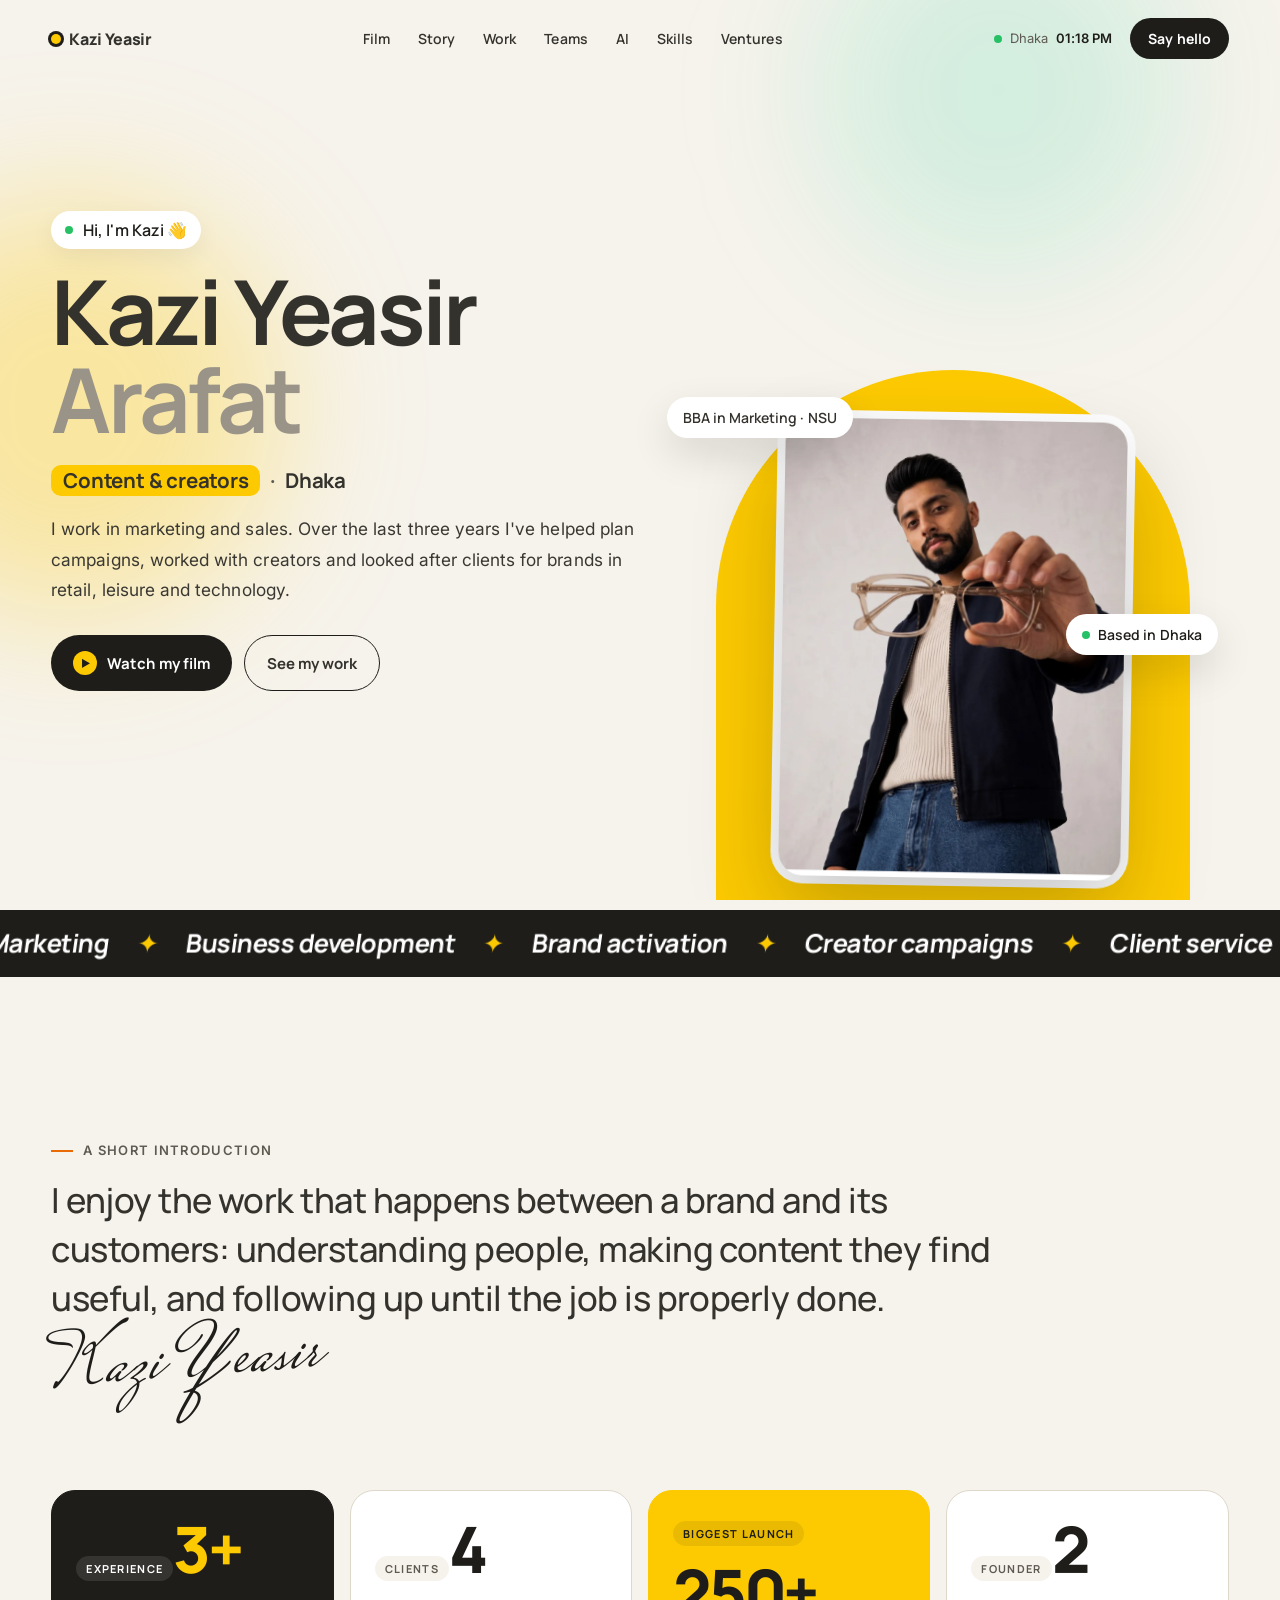
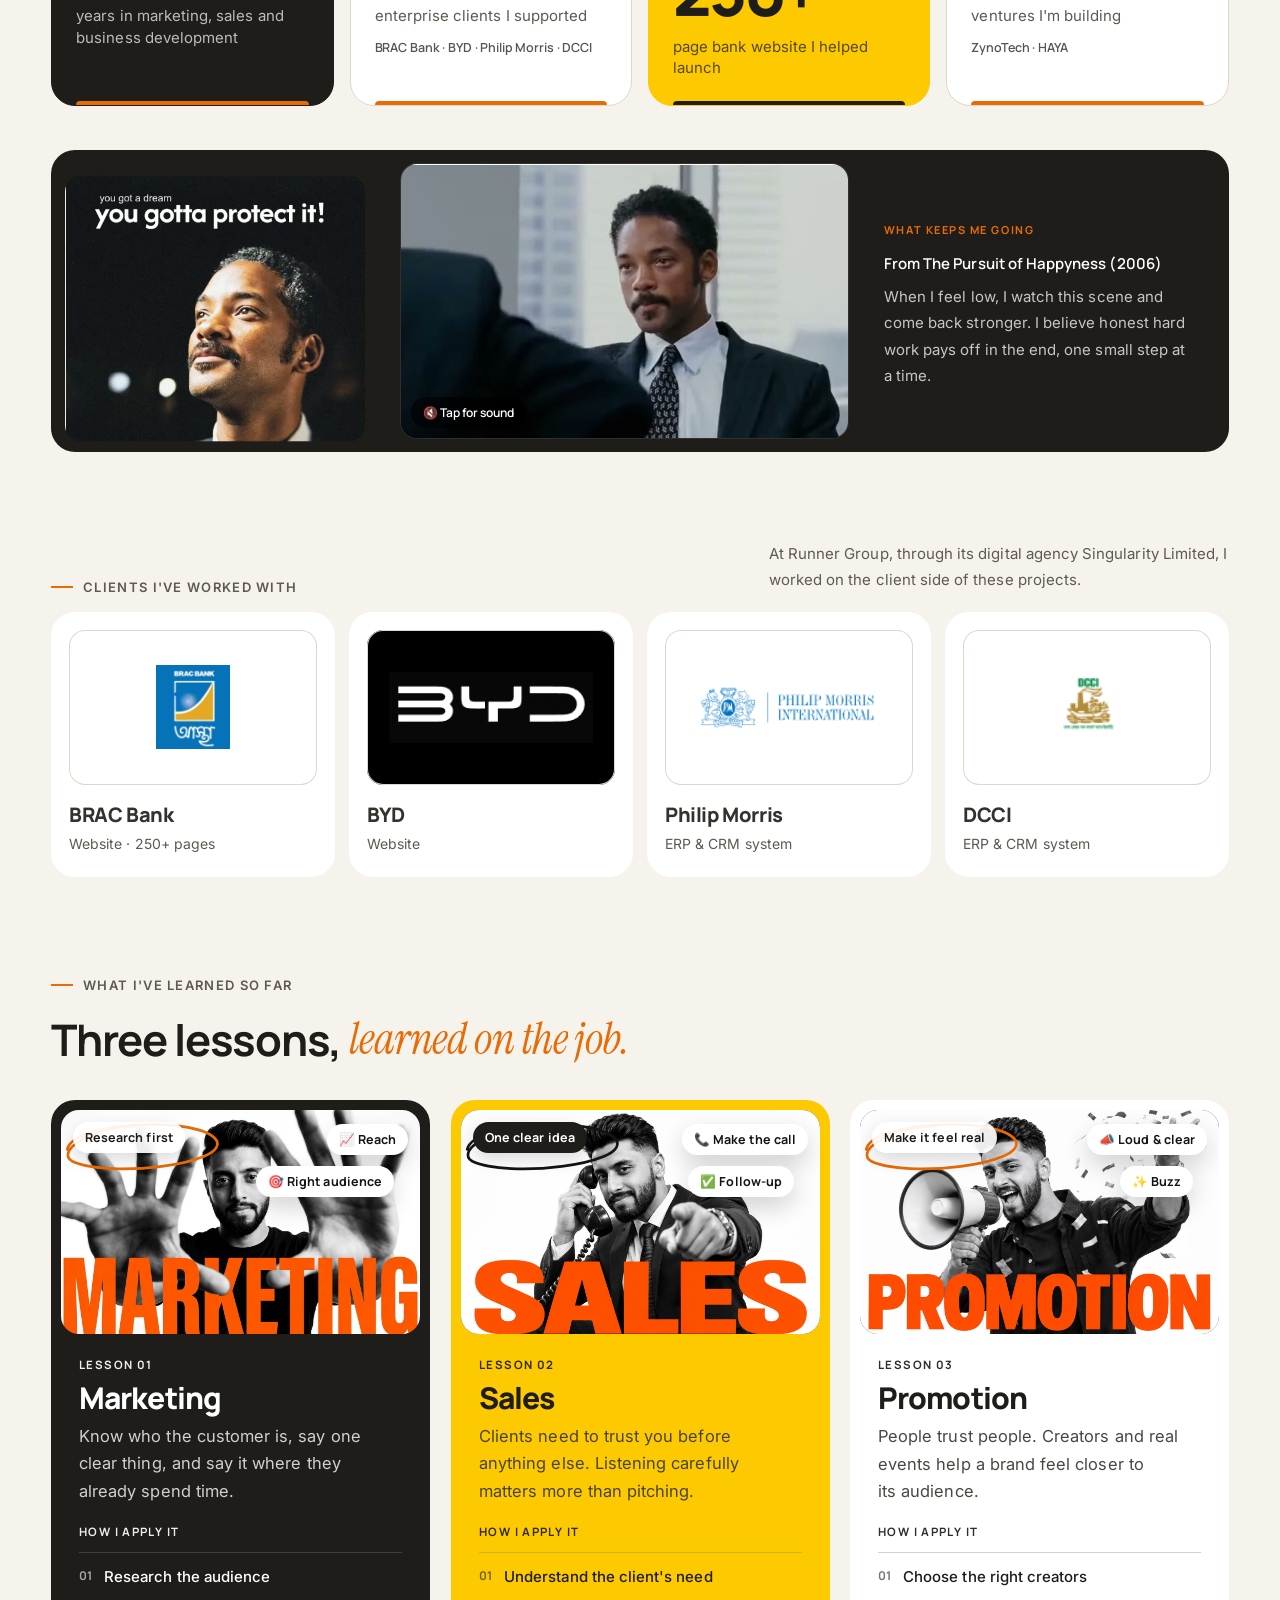
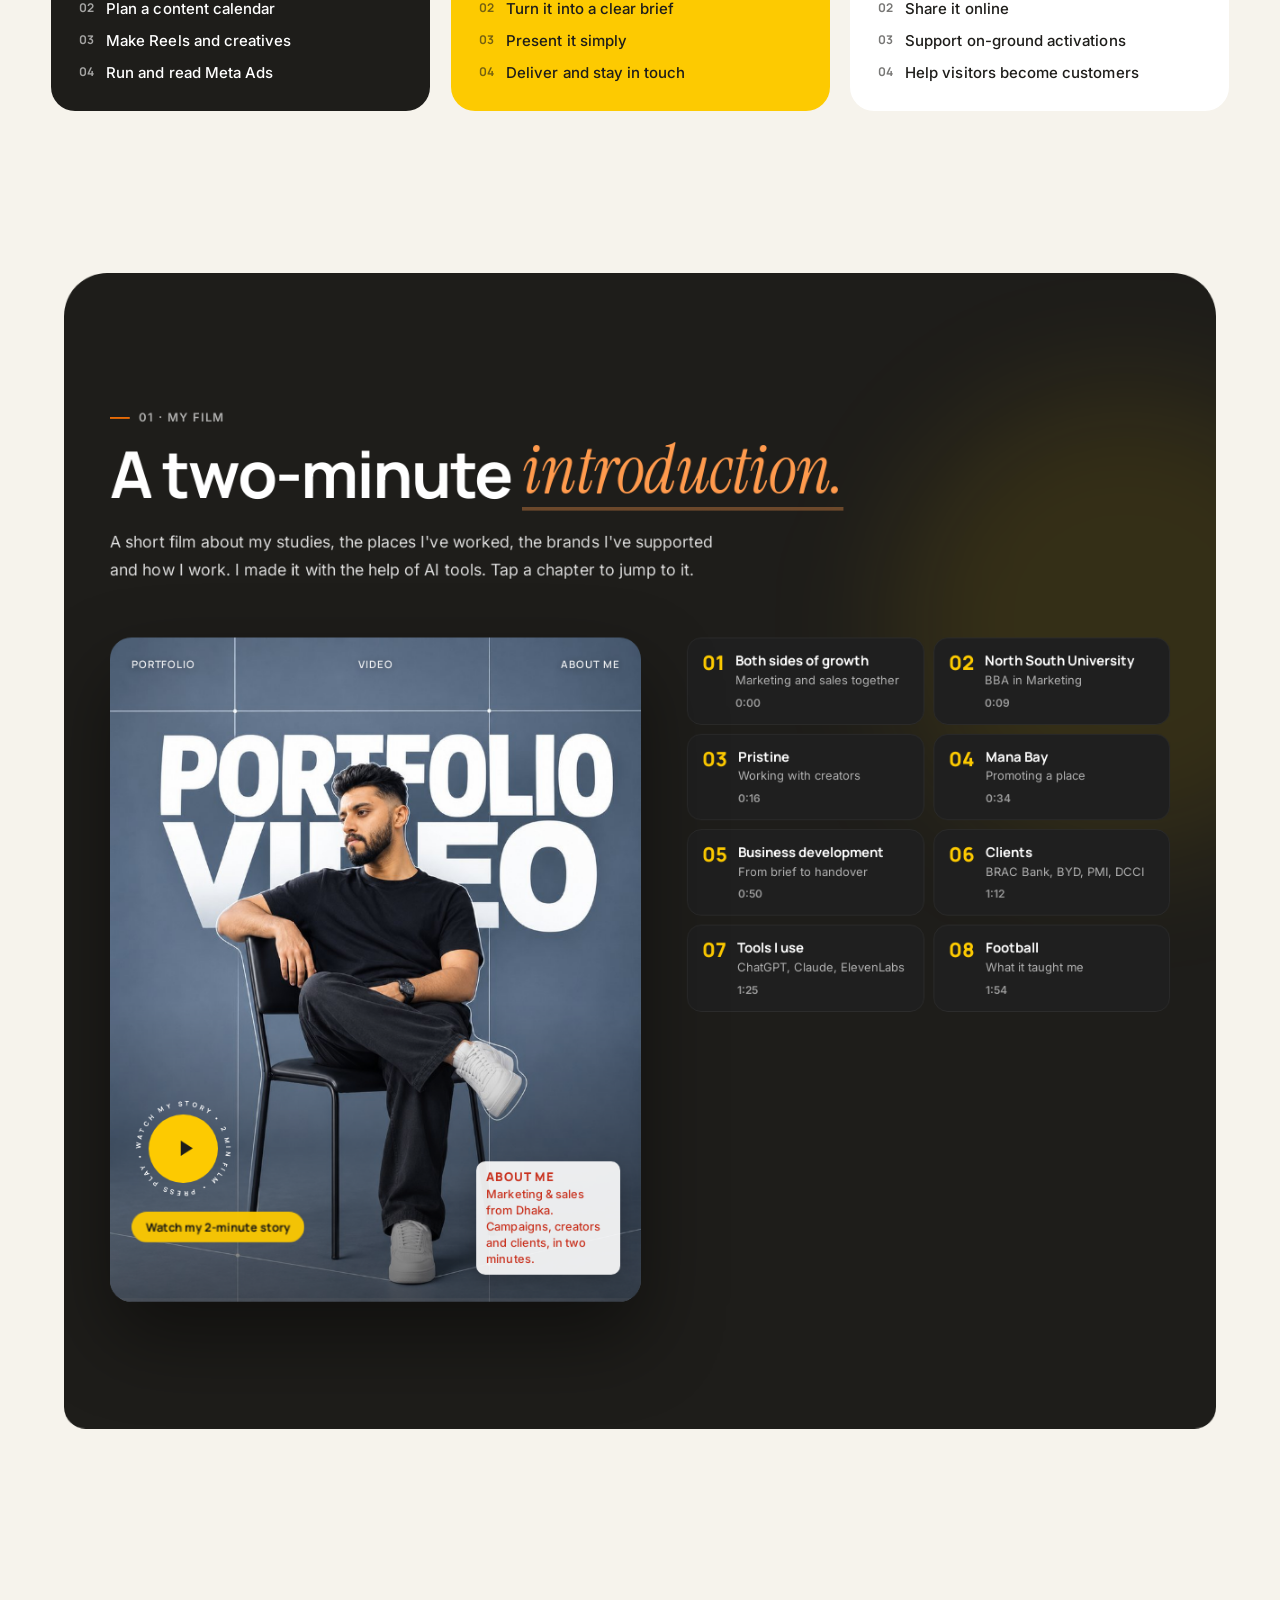
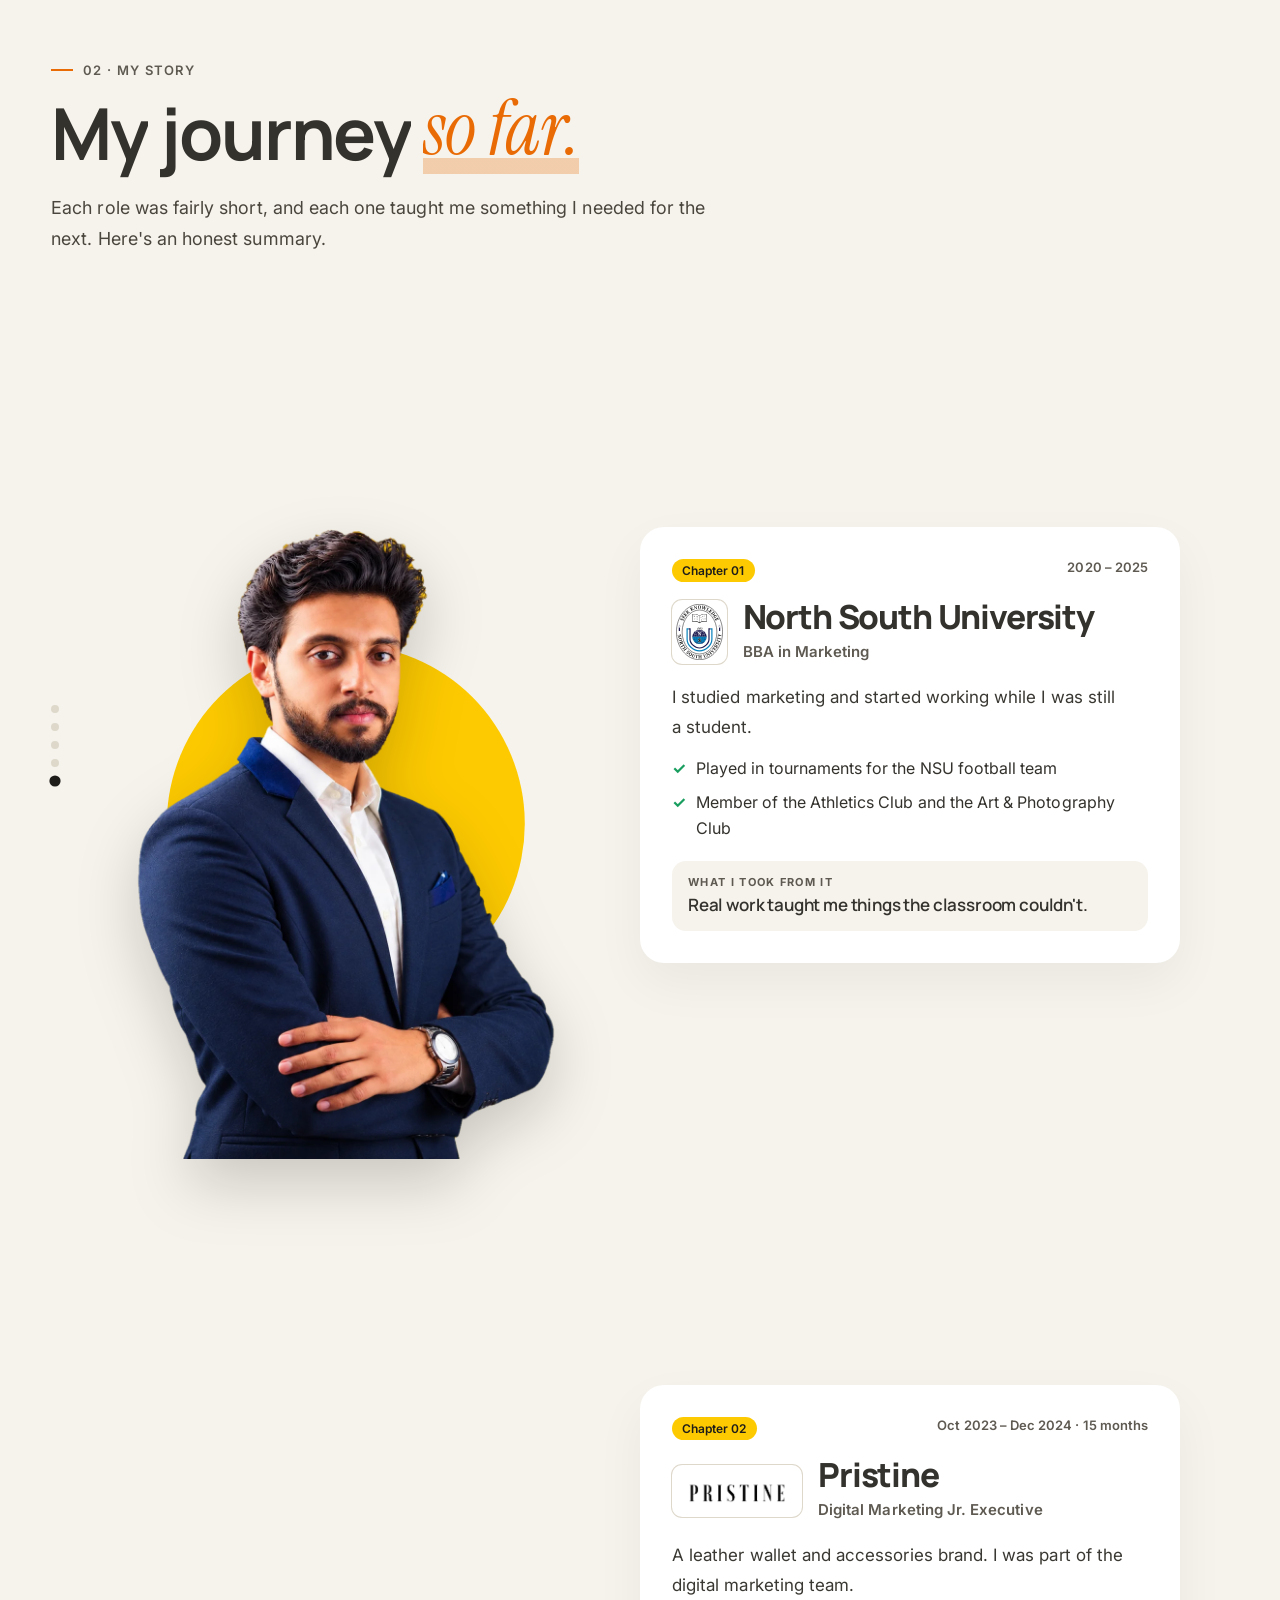
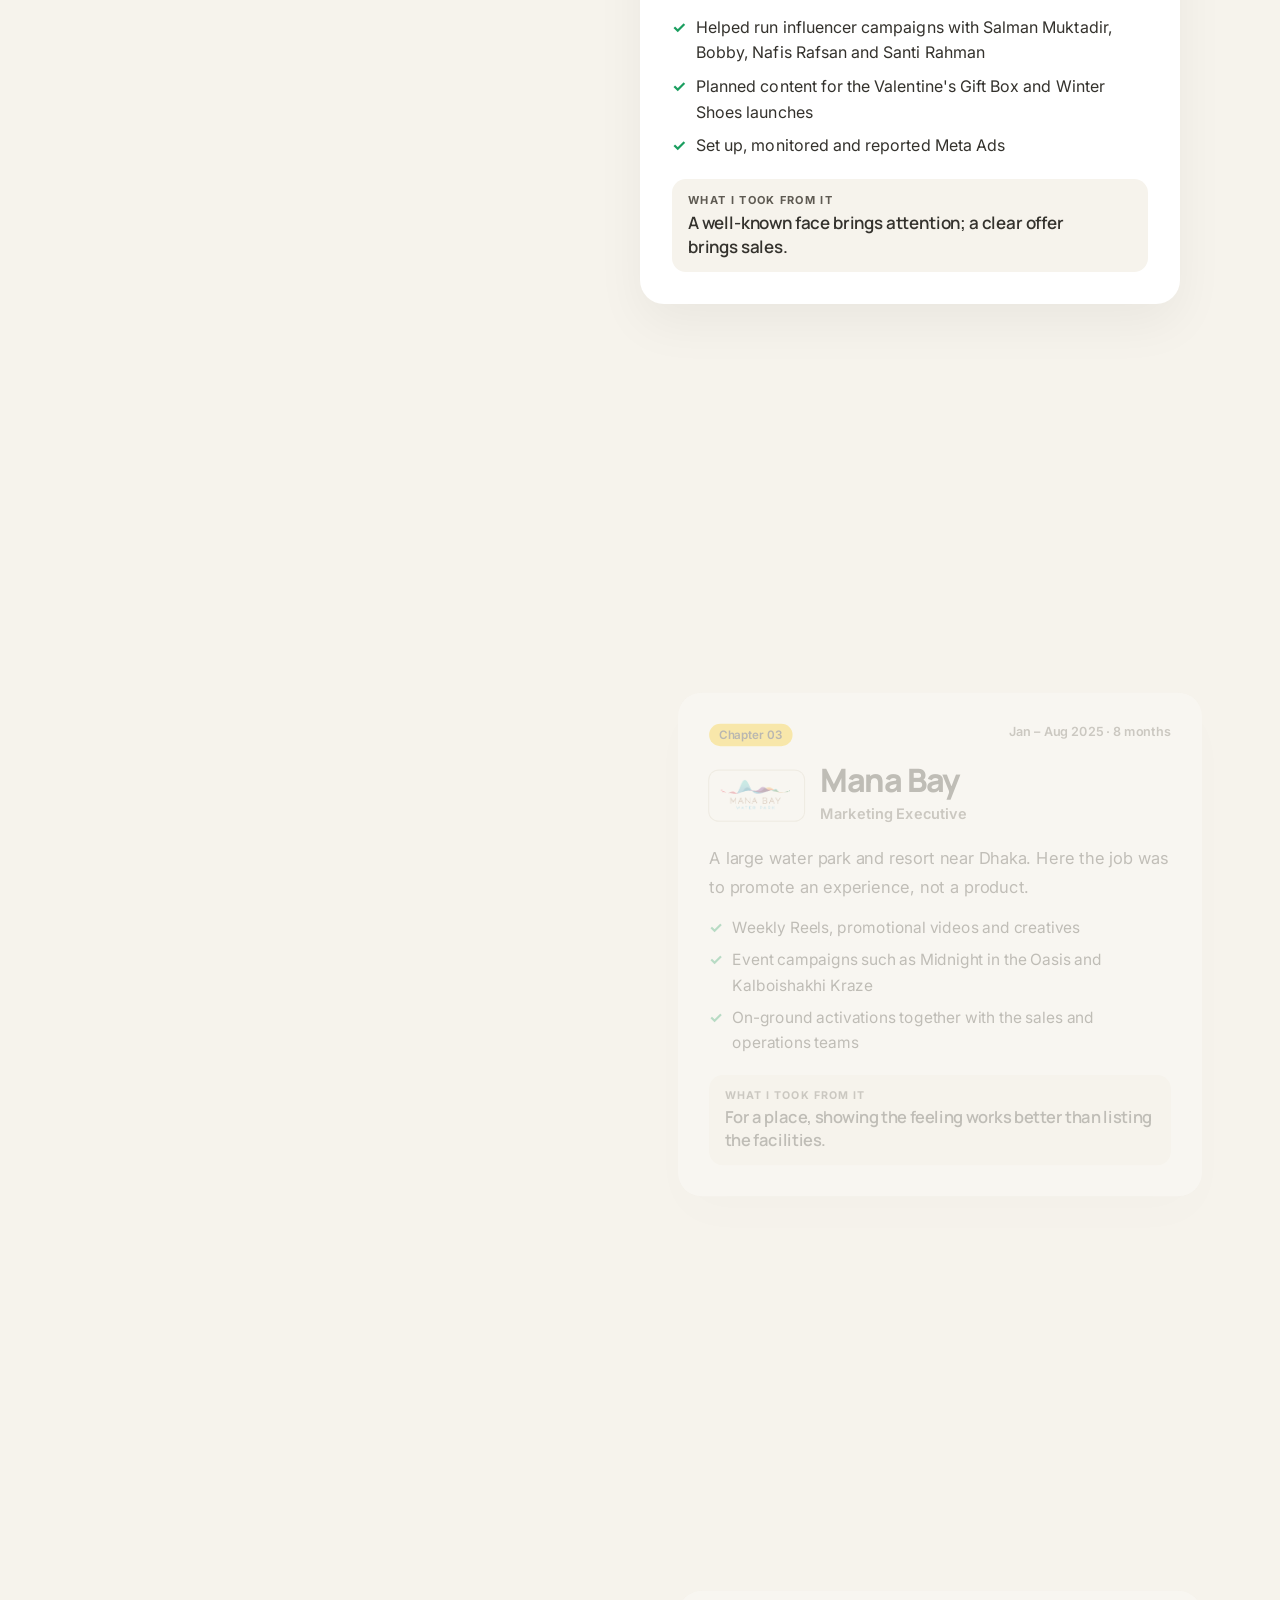
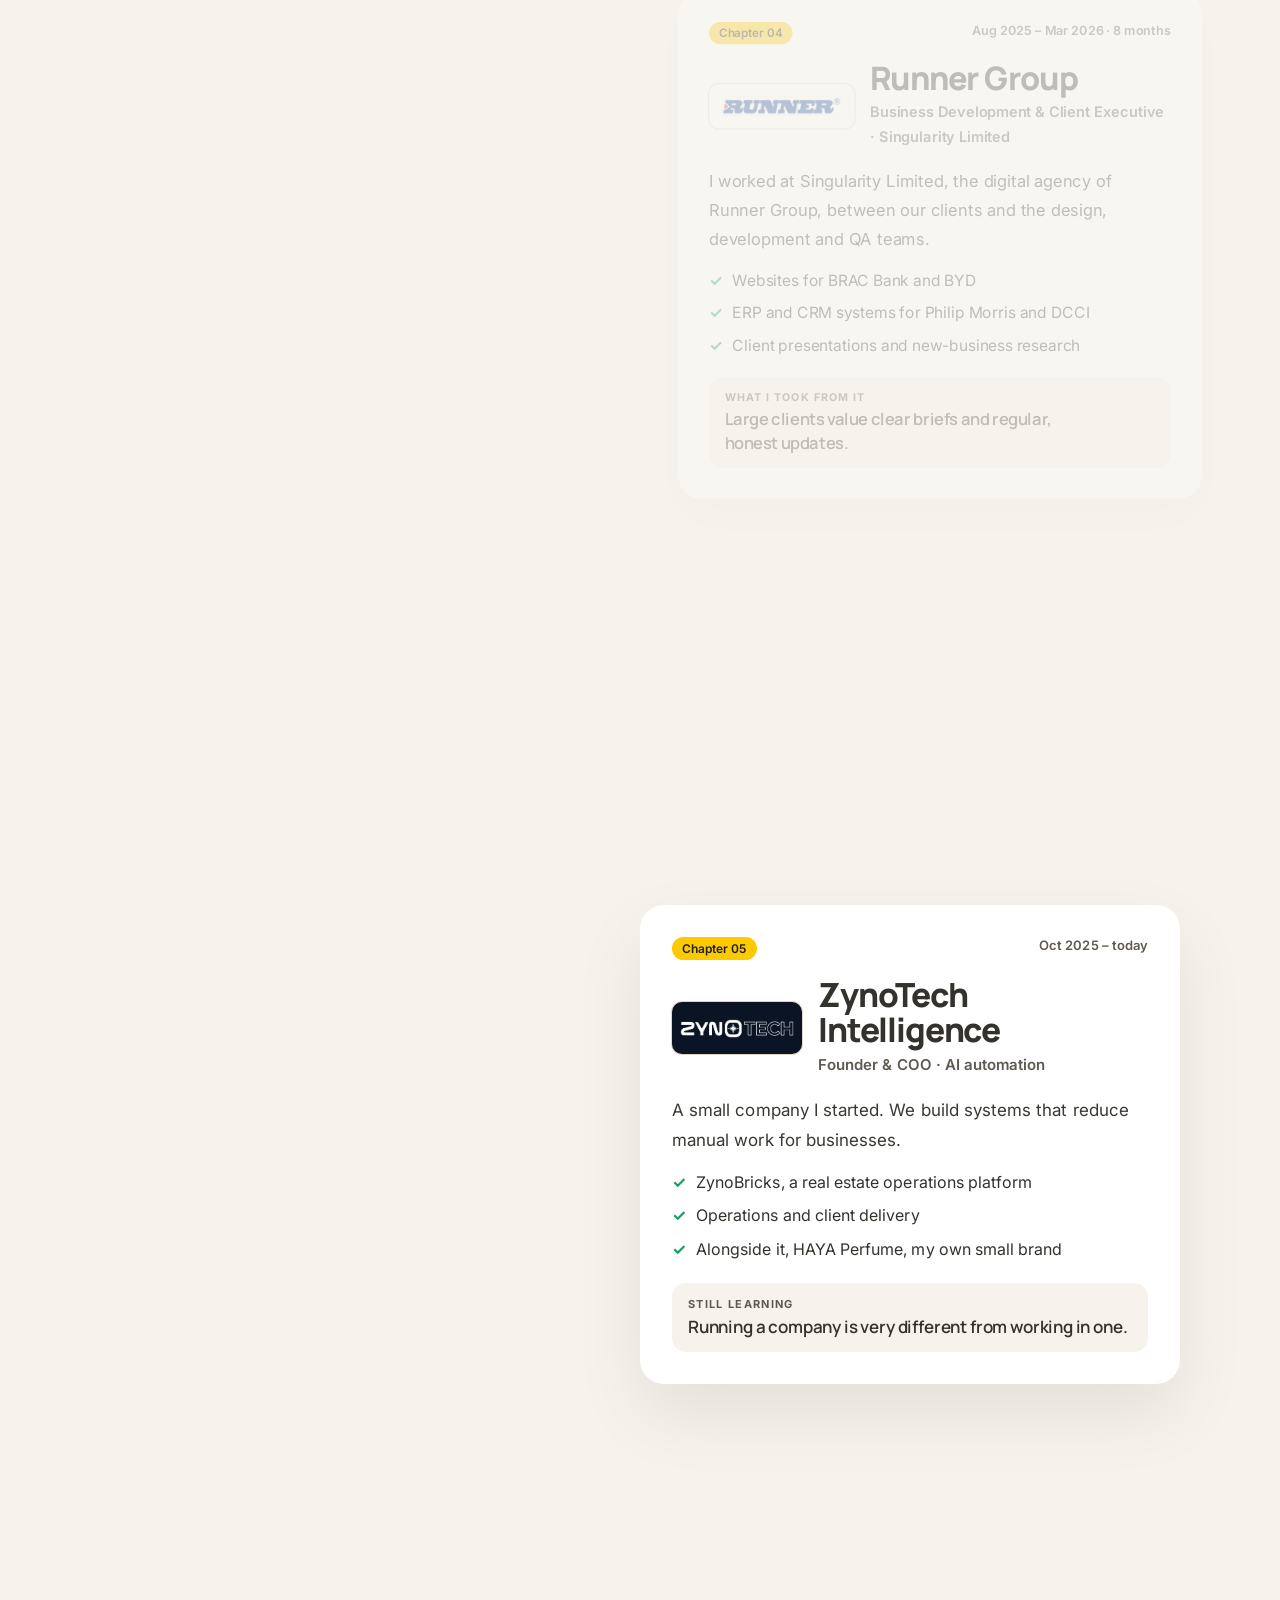
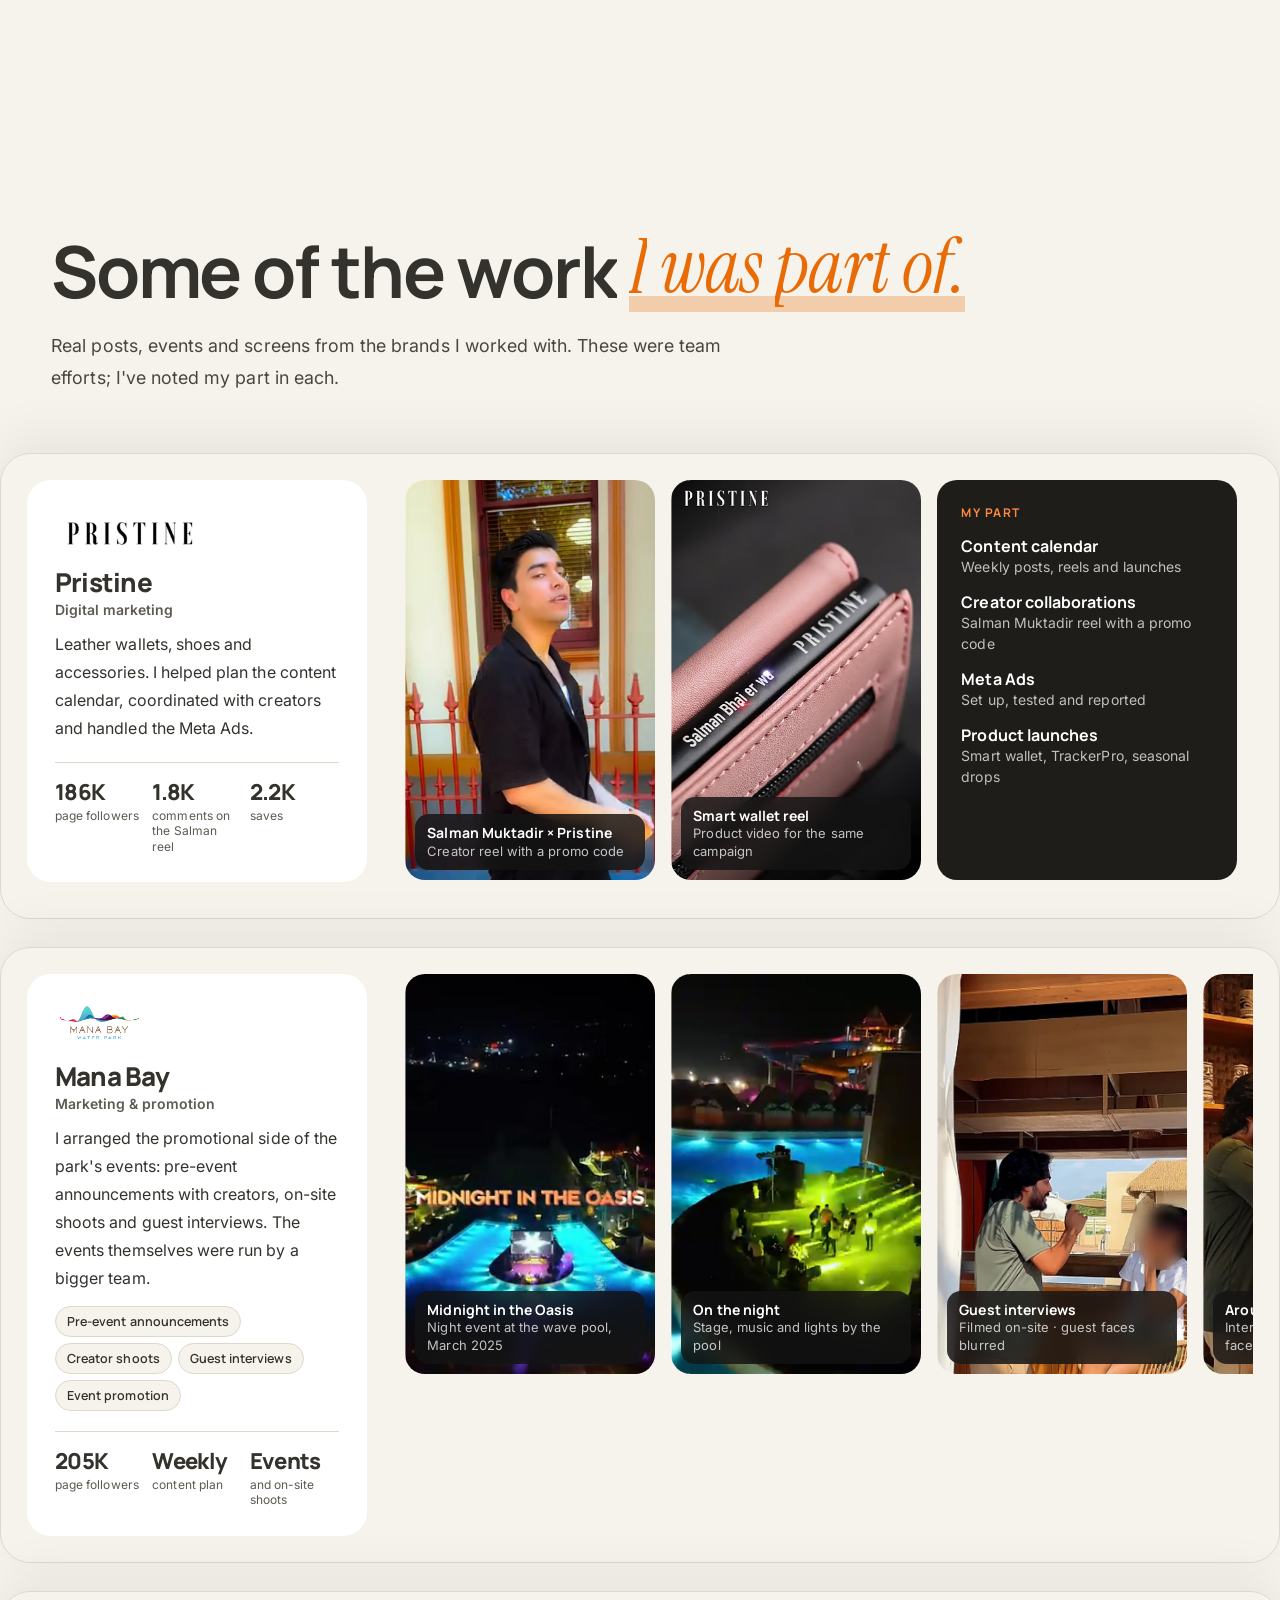
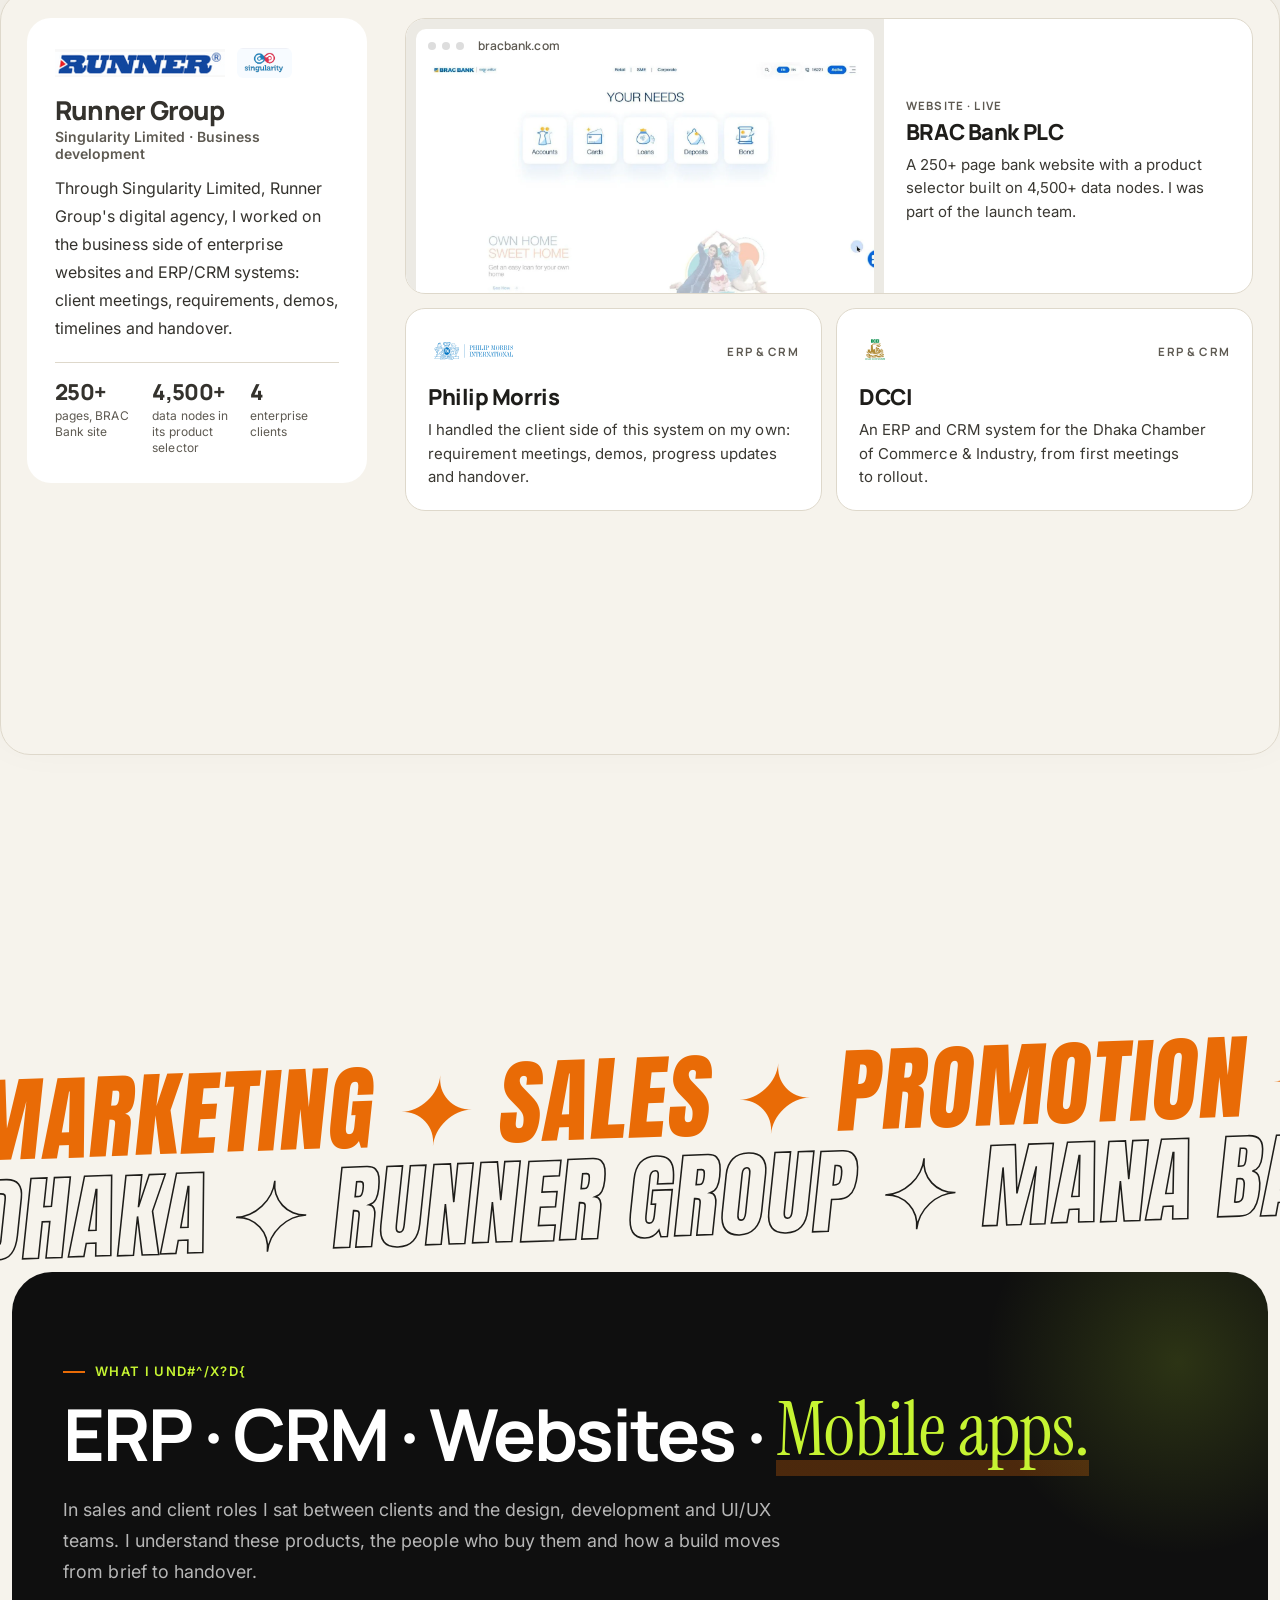
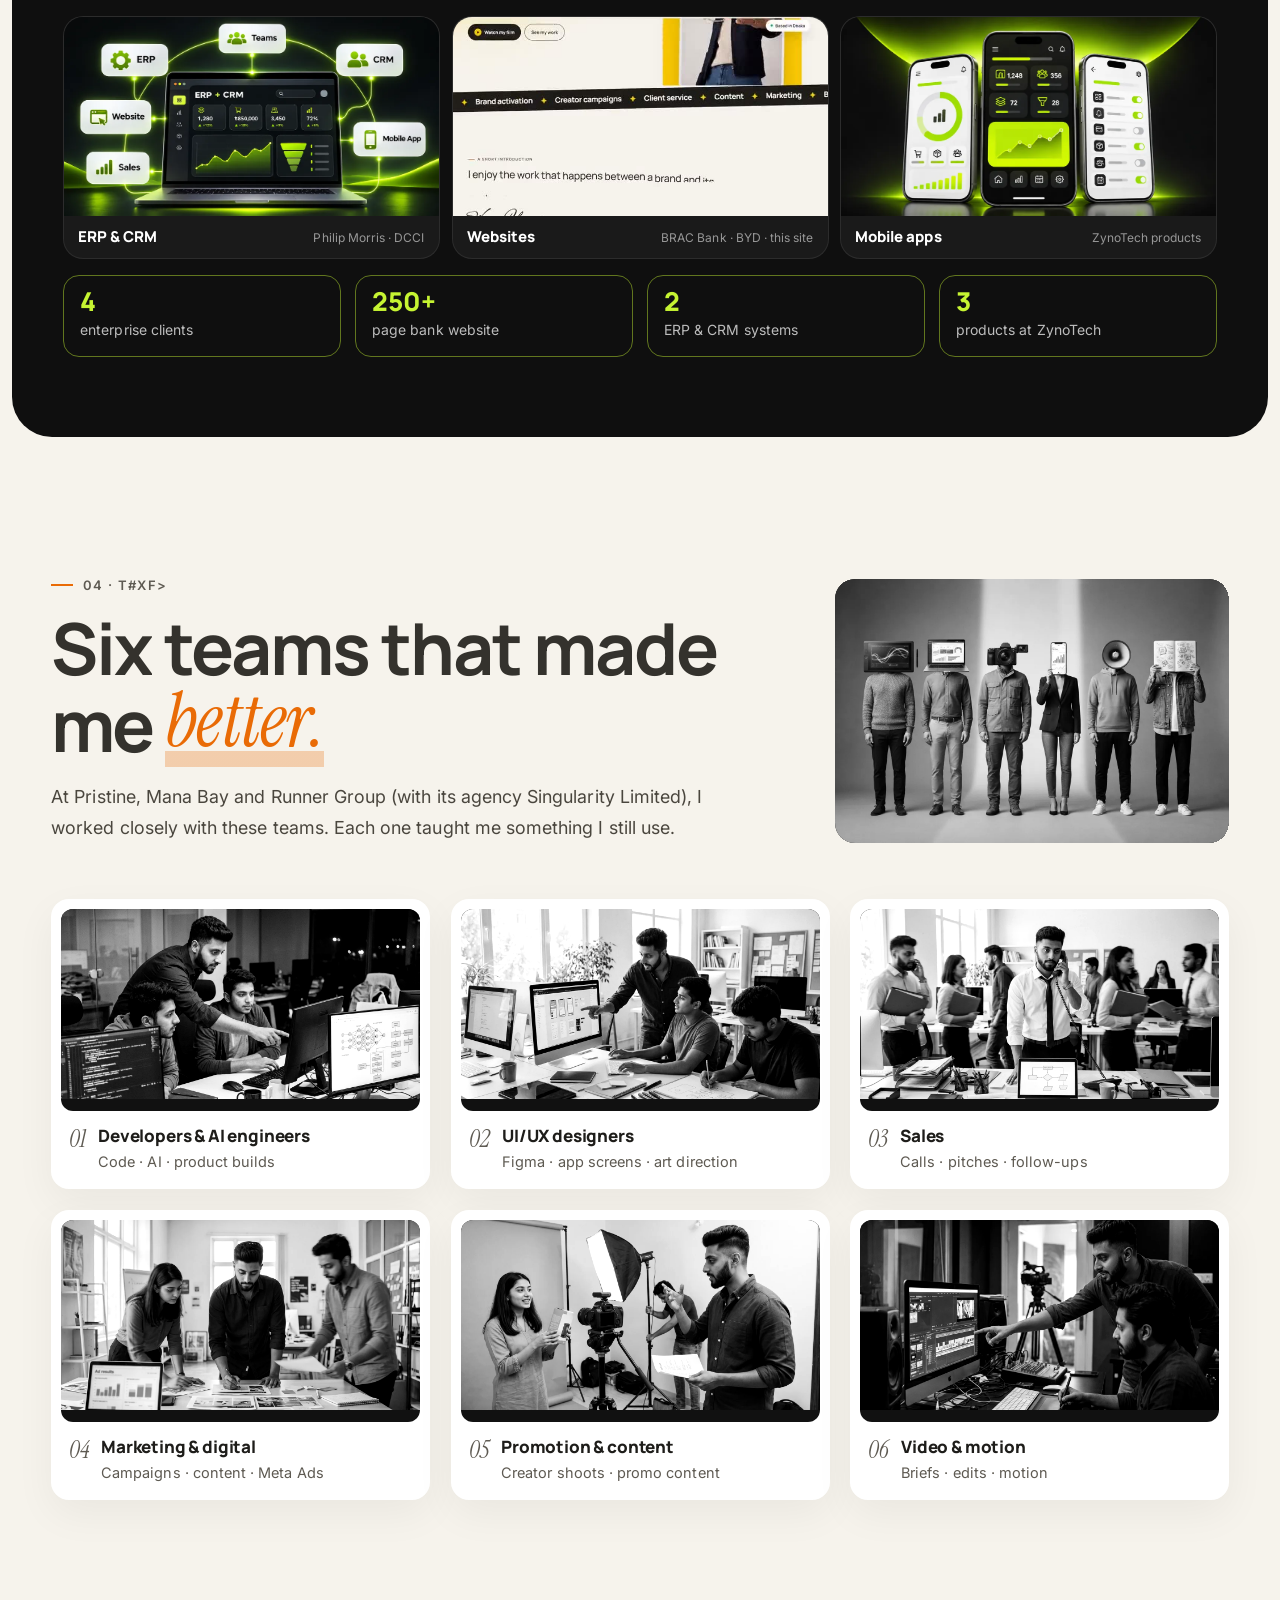
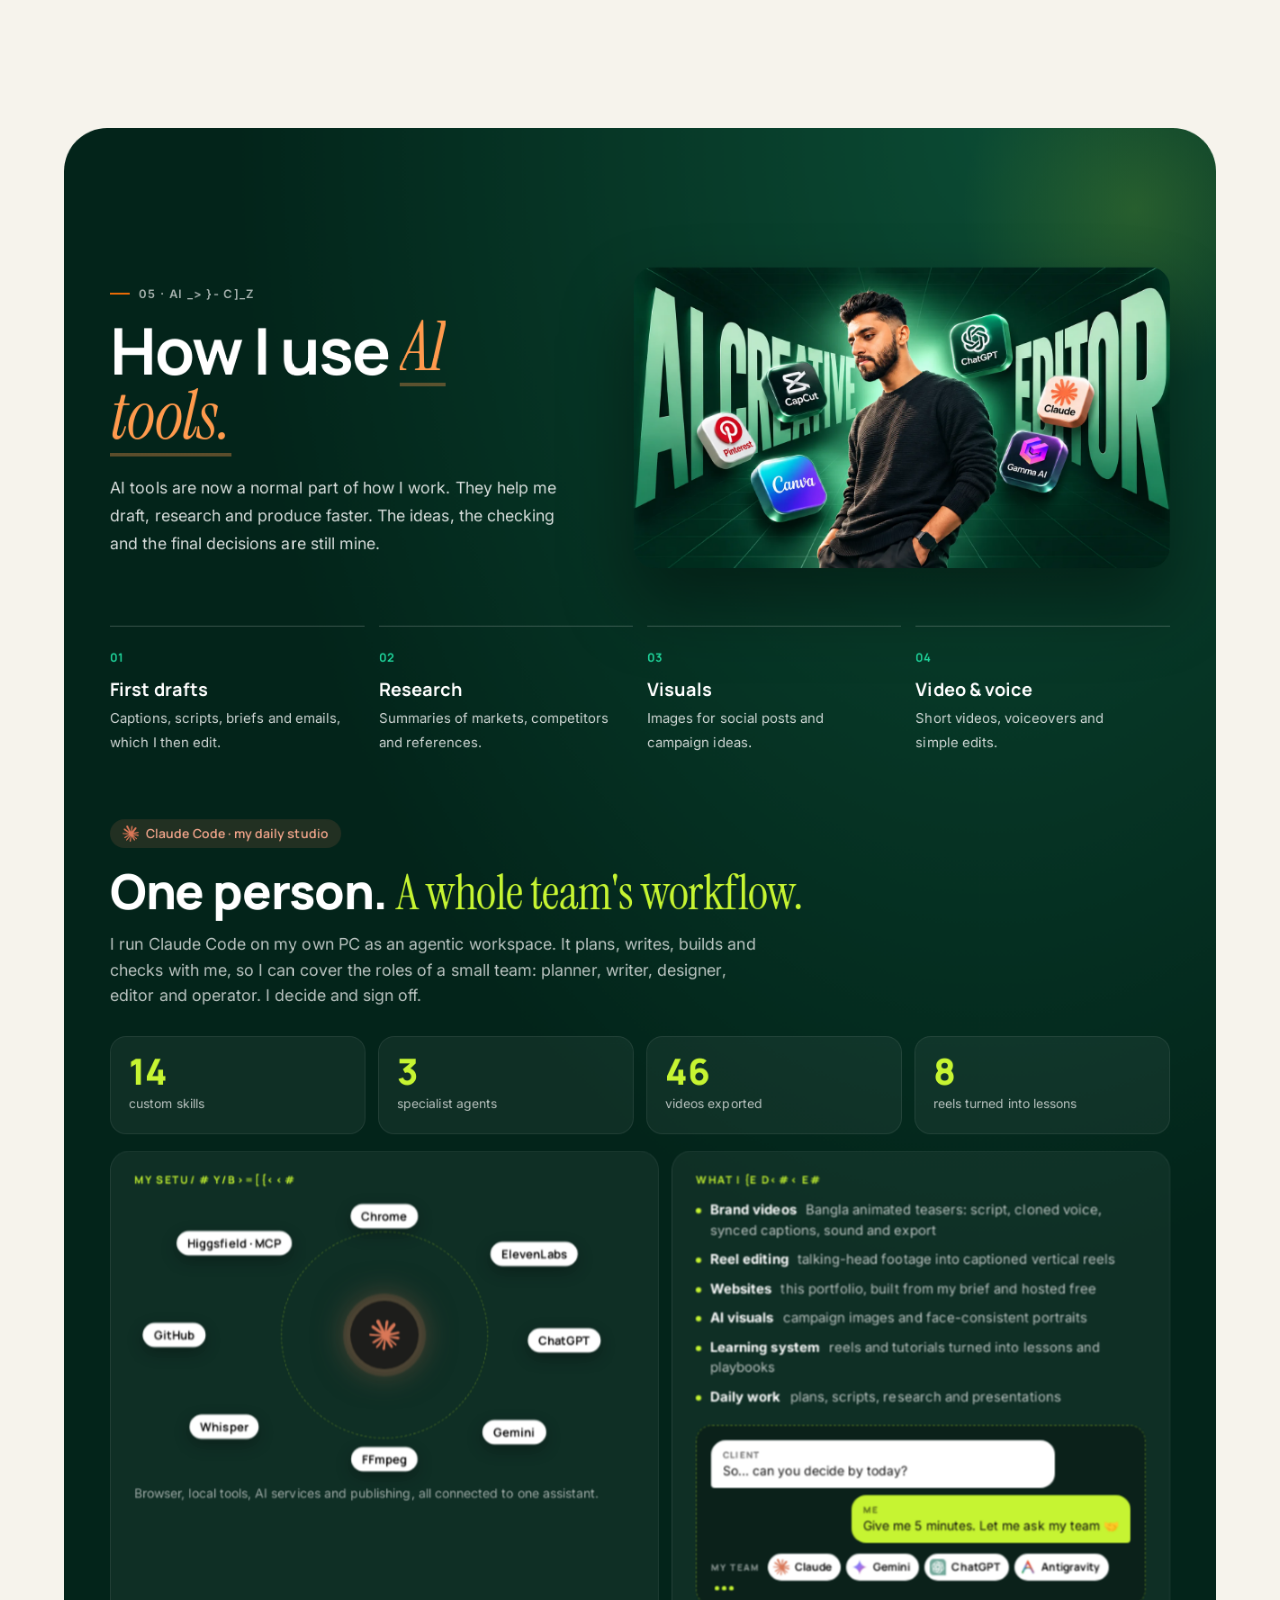
==== commit 83374cec: "Inspire: Pursuit of Happyness clip beside the image" ====
--- a/index.html
+++ b/index.html
@@ -17,7 +17,7 @@
 <link rel="preconnect" href="https://fonts.googleapis.com">
 <link rel="preconnect" href="https://fonts.gstatic.com" crossorigin>
 <link href="https://fonts.googleapis.com/css2?family=Manrope:wght@500;600;700;800&family=Inter:wght@400;500;600&family=Instrument+Serif:ital@0;1&family=Hind+Siliguri:wght@500;600&family=Mrs+Saint+Delafield&family=Anton&display=swap" rel="stylesheet">
-<link rel="stylesheet" href="assets/css/bundle.css?v=118"><link rel="preload" as="image" href="assets/img/kazi-hero-tee.webp">
+<link rel="stylesheet" href="assets/css/bundle.css?v=119"><link rel="preload" as="image" href="assets/img/kazi-hero-tee.webp">
 </head>
 <body>
 
@@ -148,7 +148,7 @@
       <button class="m-lc" data-sheet="sh-l3"><img src="assets/img/lessons/promotion.webp" alt="Promotion lesson" loading="lazy"><div><b>Promotion</b><span>People trust people.</span></div></button>
     </div>
     <div class="m-dots"></div>
-    <div class="m-quote m-r"><b>"You got a dream… you gotta protect it."</b><span>The Pursuit of Happyness: the line I come back to when work gets hard.</span></div>
+    <div class="m-quote m-r"><div class="in-vid"><video src="assets/img/v24/pursuit.mp4" poster="assets/img/v24/pursuit.jpg" muted loop playsinline preload="none"></video><button class="in-snd" type="button" aria-label="Turn sound on">🔇 Tap for sound</button></div><b>"You got a dream… you gotta protect it."</b><span>The Pursuit of Happyness. When I feel low, I watch this and come back. Hard work pays off.</span></div>
   </section>
 
   <!-- TEAMS -->
@@ -280,10 +280,11 @@
   </div>
   <figure class="inspire reveal">
     <img src="assets/img/kazi-inspire.webp" alt="Scene from The Pursuit of Happyness with the line: you got a dream, you gotta protect it" loading="lazy">
+    <div class="in-vid"><video src="assets/img/v24/pursuit.mp4" poster="assets/img/v24/pursuit.jpg" muted loop playsinline preload="none" aria-label="Scene from The Pursuit of Happyness"></video><button class="in-snd" type="button" aria-label="Turn sound on">🔇 Tap for sound</button></div>
     <figcaption>
       <span class="in-k">What keeps me going</span>
       <cite>From The Pursuit of Happyness (2006)</cite>
-      <p>A line I come back to whenever work gets hard. It reminds me to keep building, one small step at a time.</p>
+      <p>When I feel low, I watch this scene and come back stronger. I believe honest hard work pays off in the end, one small step at a time.</p>
     </figcaption>
   </figure>
 
@@ -885,6 +886,6 @@
 <template id="sh-ai"><img class="sh-img" src="assets/img/v24/claude-five.webp" alt=""><p class="m-ey">Claude Code · my daily studio</p><h3>One person, a whole team's workflow</h3><ul><li><b>Brand videos:</b> Bangla teasers with script, cloned voice, captions, sound</li><li><b>Reel editing:</b> raw footage into captioned reels</li><li><b>Websites:</b> this portfolio, built from my brief</li><li><b>AI visuals:</b> campaign images and portraits</li><li><b>Learning system:</b> reels turned into lessons</li></ul><div class="sh-tools"><span>Claude Code</span><span>Chrome</span><span>ElevenLabs</span><span>ChatGPT</span><span>Gemini</span><span>FFmpeg</span><span>Whisper</span><span>GitHub</span></div></template>
 
 <script src="assets/js/m.js?v=1" defer></script>
-<script src="assets/js/fx.js?v=3" defer></script>
+<script src="assets/js/fx.js?v=4" defer></script>
 </body>
 </html>
--- a/assets/css/bundle.css
+++ b/assets/css/bundle.css
@@ -1216,6 +1216,14 @@
 .mm-typing{display:inline-flex;gap:3px;margin-left:4px}.mm-typing i{width:5px;height:5px;border-radius:50%;background:#C6F432;animation:mmT 1.2s infinite}.mm-typing i:nth-child(2){animation-delay:.2s}.mm-typing i:nth-child(3){animation-delay:.4s}
 @keyframes mmT{0%,60%,100%{opacity:.25;transform:none}30%{opacity:1;transform:translateY(-3px)}}
 .cre-c img[src*="video-edit"]{object-position:40% 50%}
+.inspire{max-width:none;grid-template-columns:minmax(220px,300px) minmax(0,1.35fr) minmax(0,1fr)!important}
+.in-vid{position:relative;border-radius:16px;overflow:hidden;background:#000;aspect-ratio:872/534;box-shadow:0 0 0 1px rgba(255,255,255,.08)}
+.in-vid video{width:100%;height:100%;object-fit:cover;display:block}
+.in-snd{position:absolute;left:10px;bottom:10px;border:0;border-radius:99px;padding:7px 12px;font:600 12px var(--display,sans-serif);background:rgba(0,0,0,.6);color:#fff;backdrop-filter:blur(6px);cursor:pointer}
+.in-snd.on{background:#FDCA01;color:#111}
+@media (max-width:1100px){.inspire{grid-template-columns:minmax(200px,260px) 1fr!important}.inspire figcaption{grid-column:1/-1}}
+@media (max-width:860px){.inspire{grid-template-columns:1fr!important}}
+.m-quote .in-vid{margin-bottom:12px}
 .m-app,.m-tab,.m-sheet,.m-film{display:none}
 @media (max-width:760px){
 main>*:not(#m),footer.contact,.ticker,.mid-band,.menu,.menu-btn,.cursor-dot,.nav-links{display:none!important}
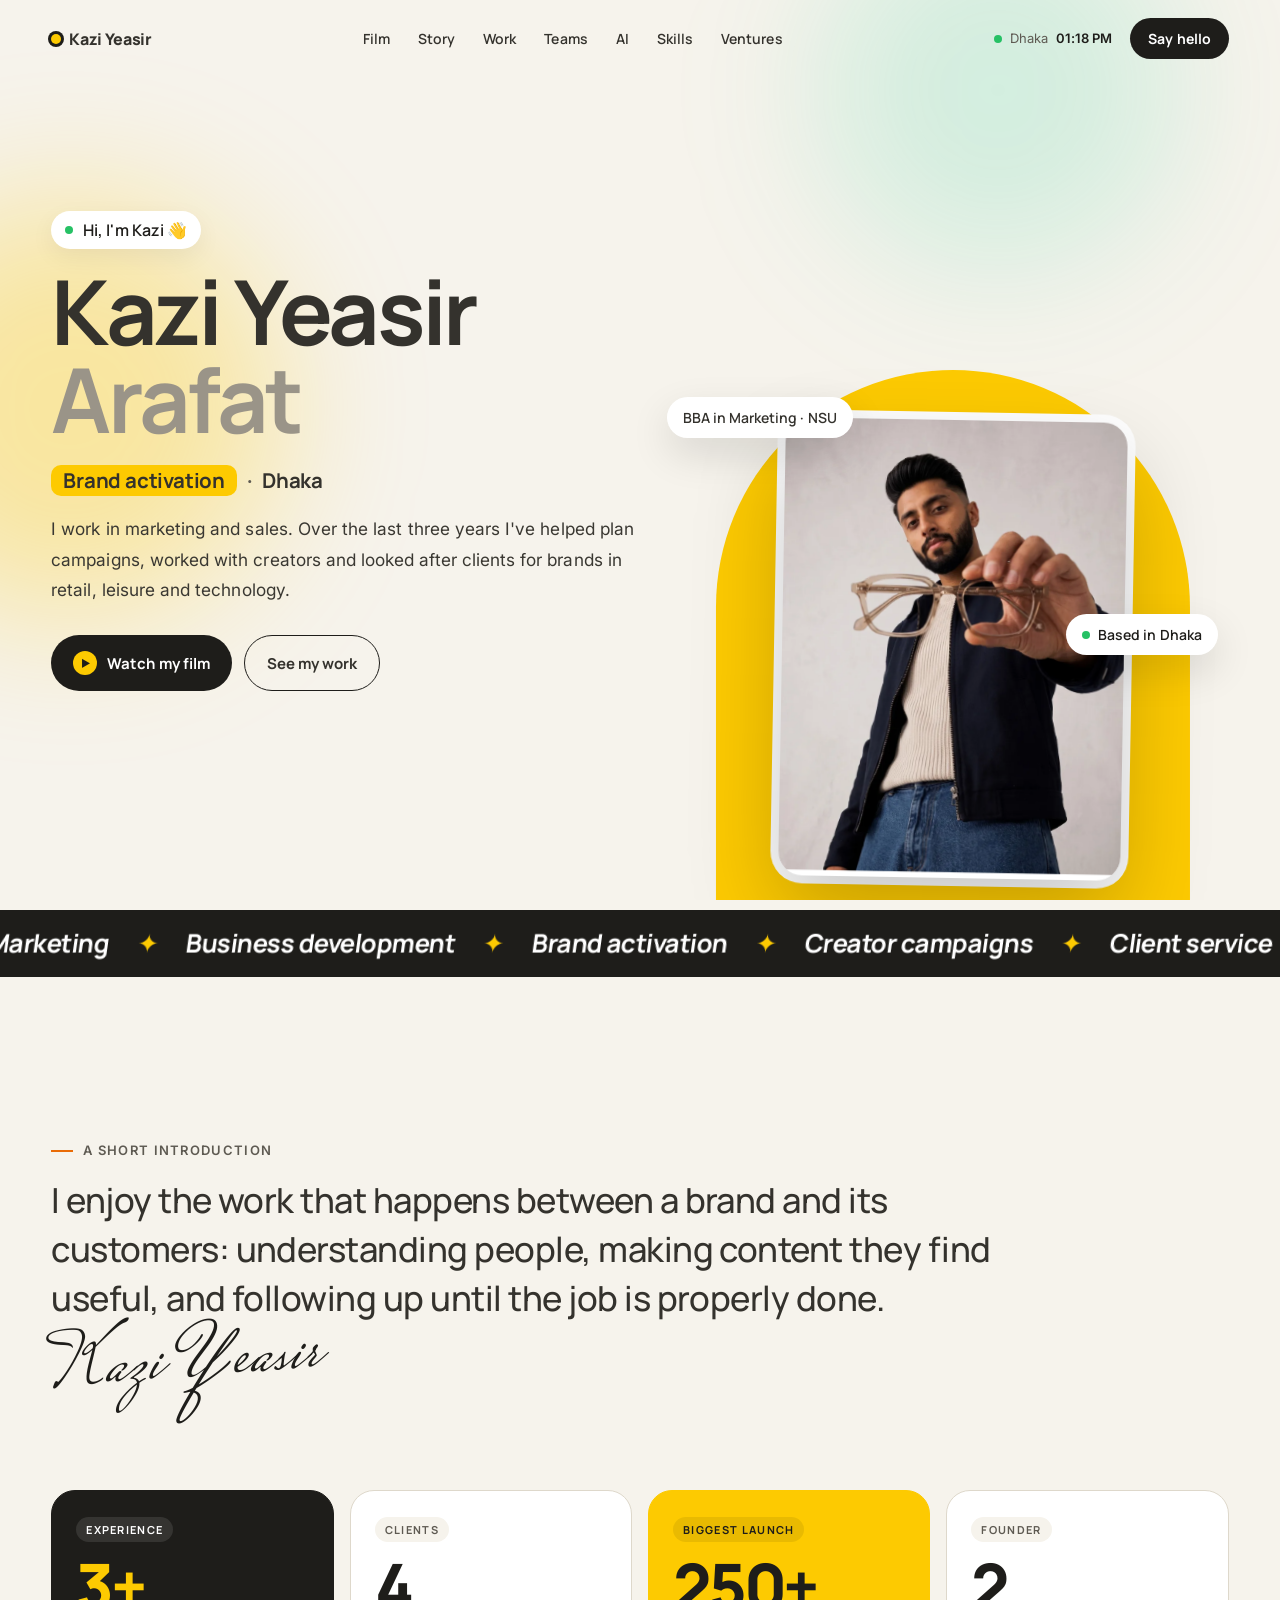
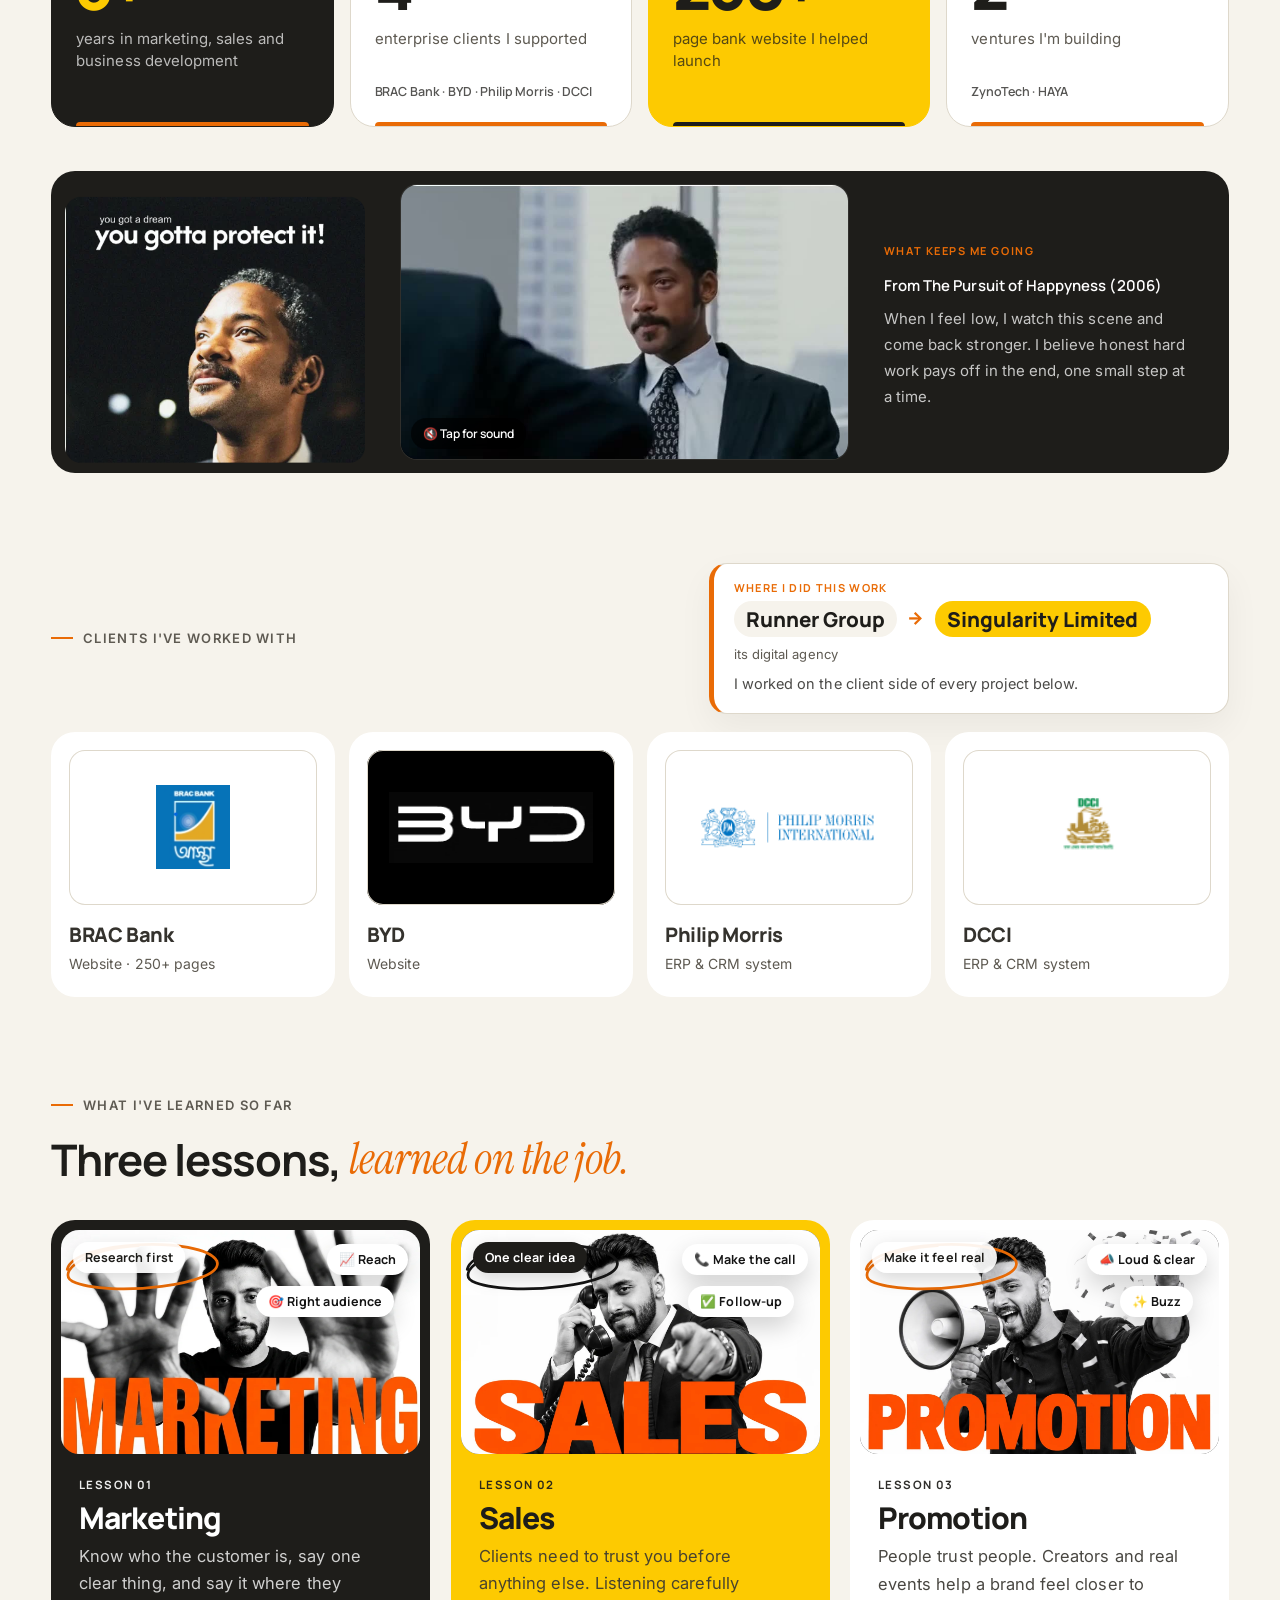
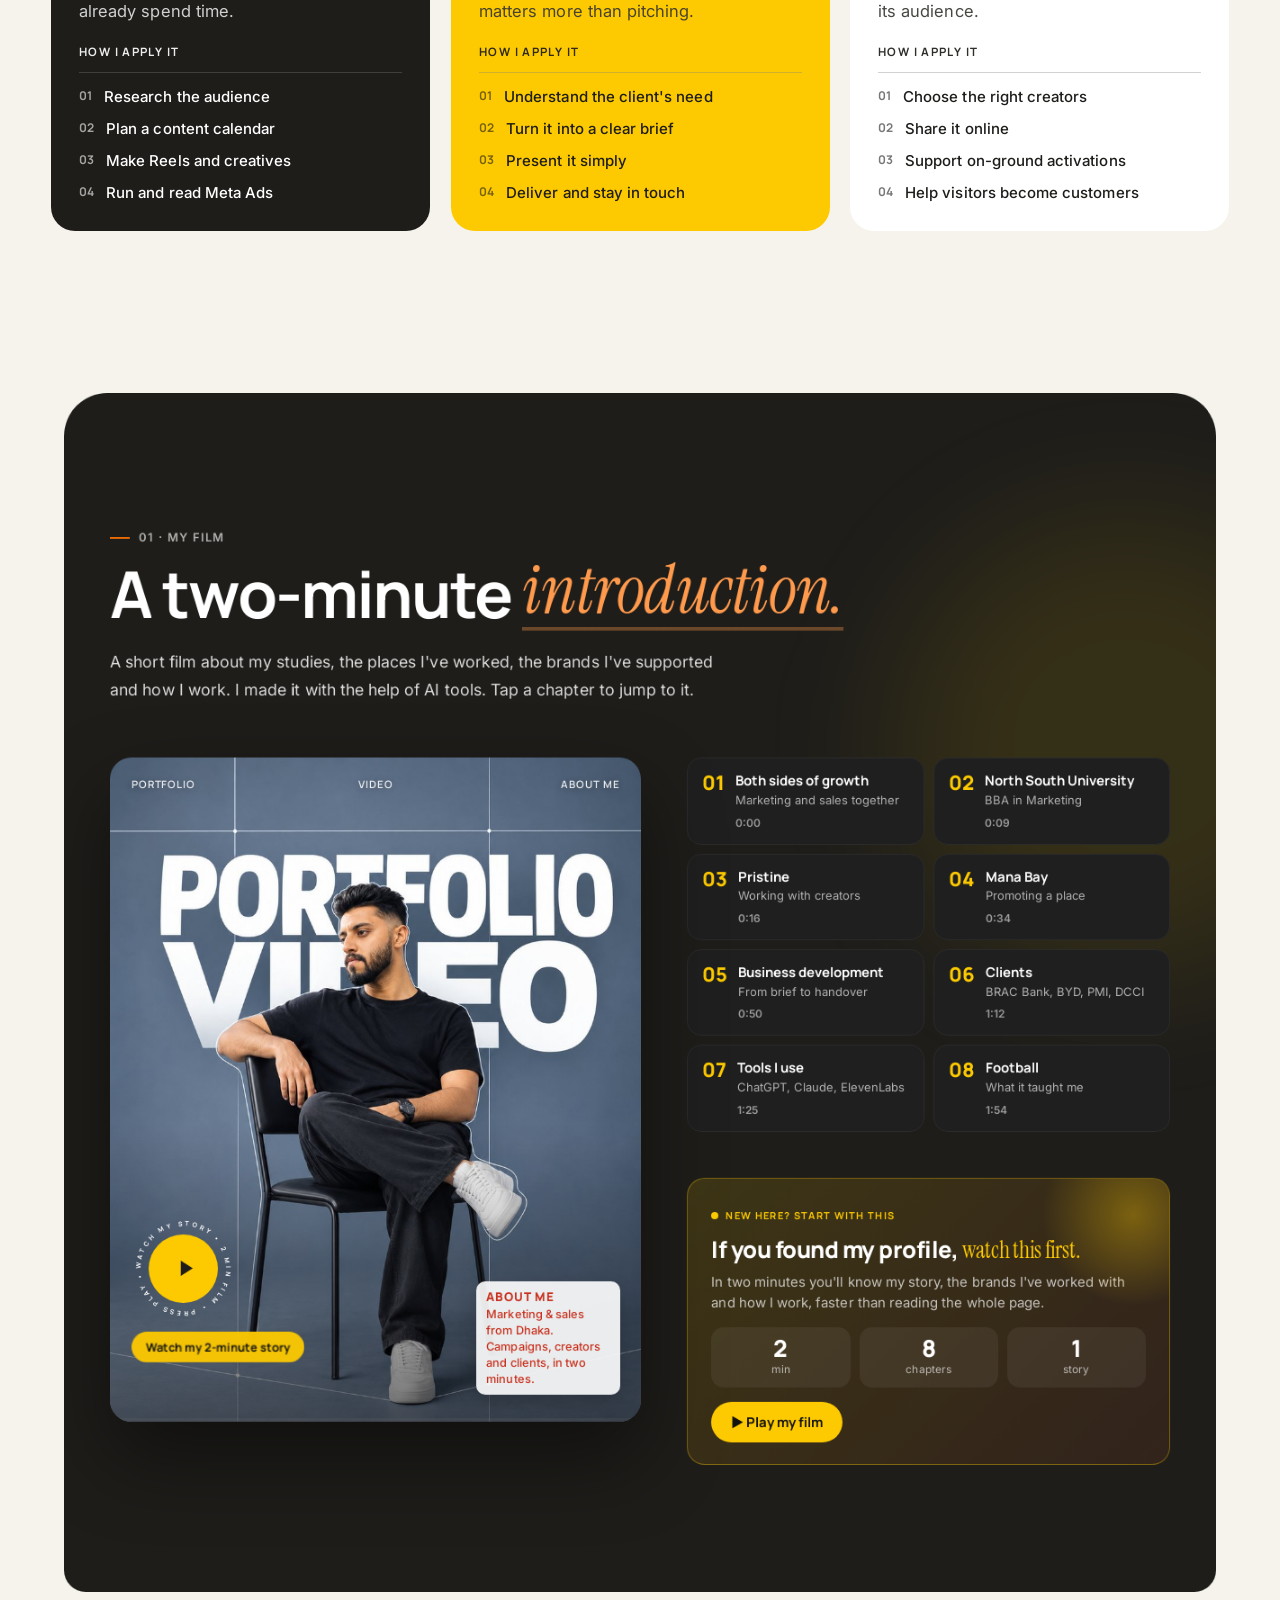
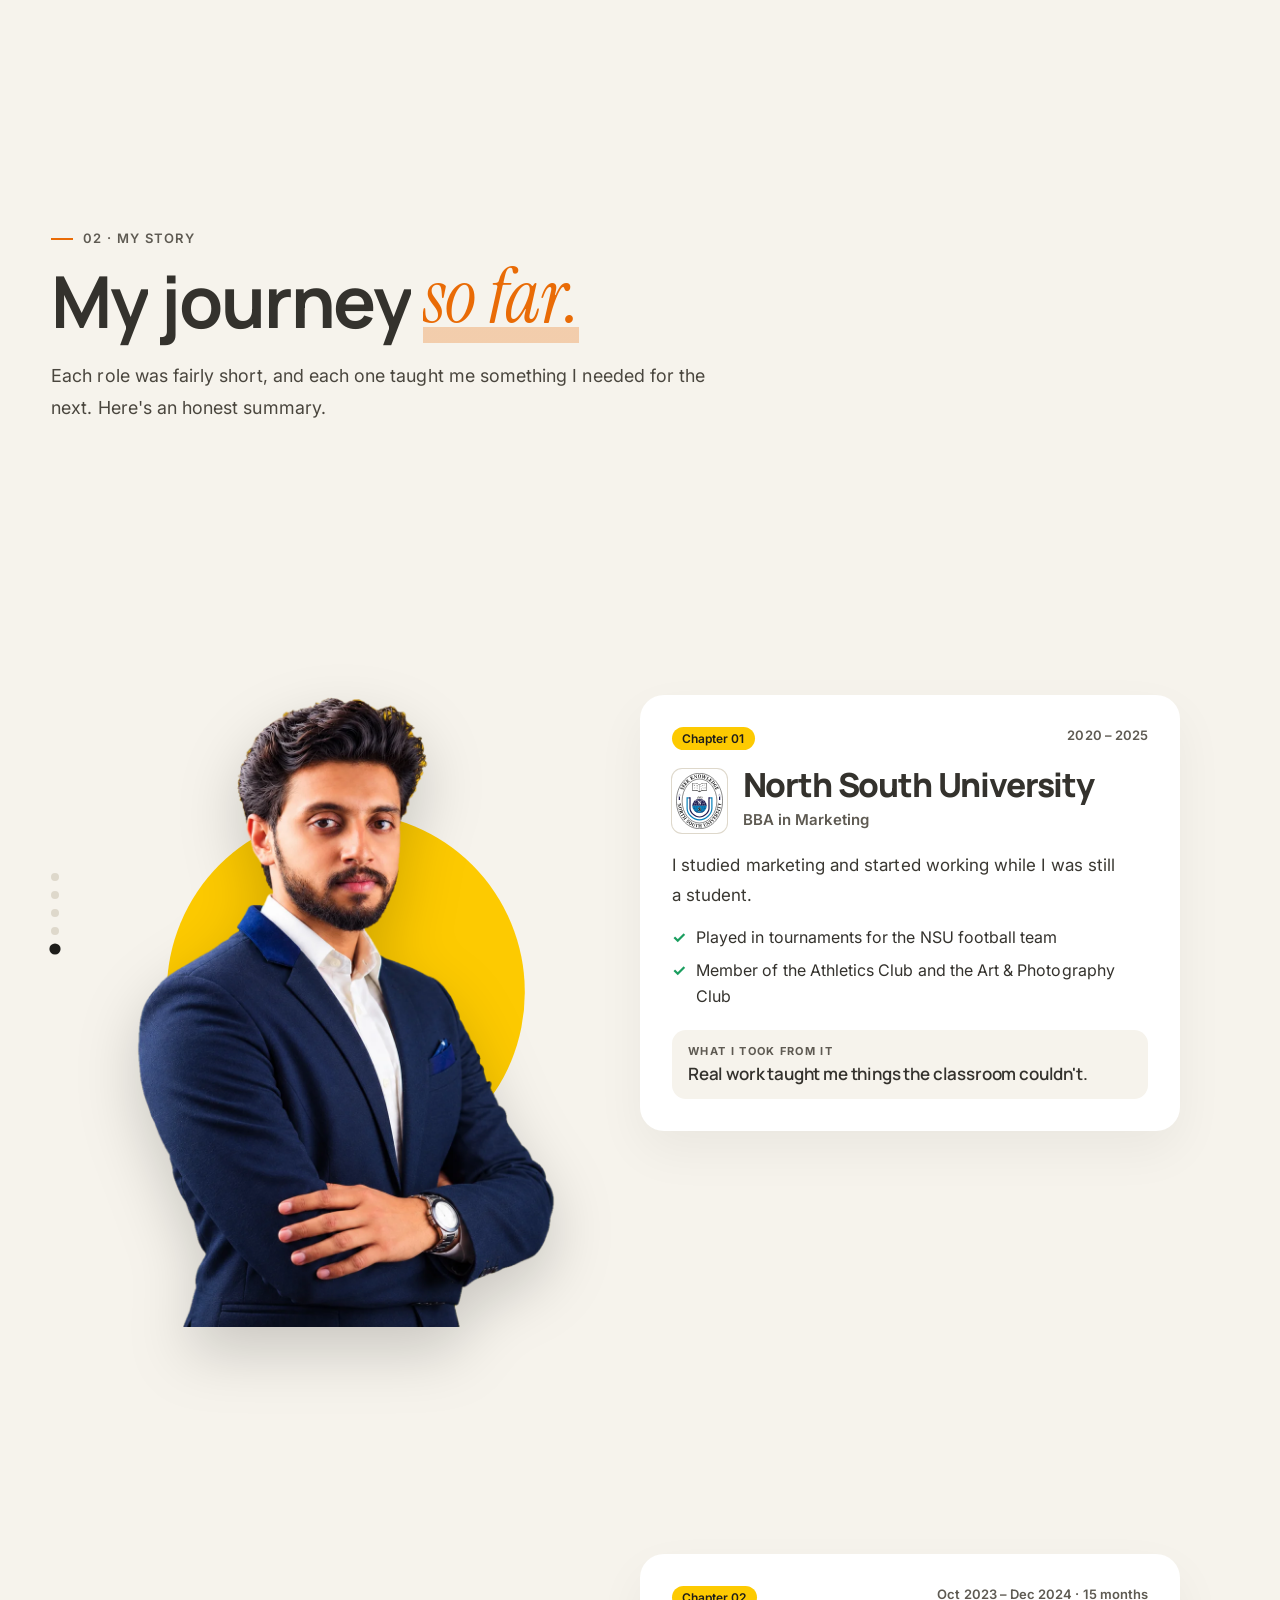
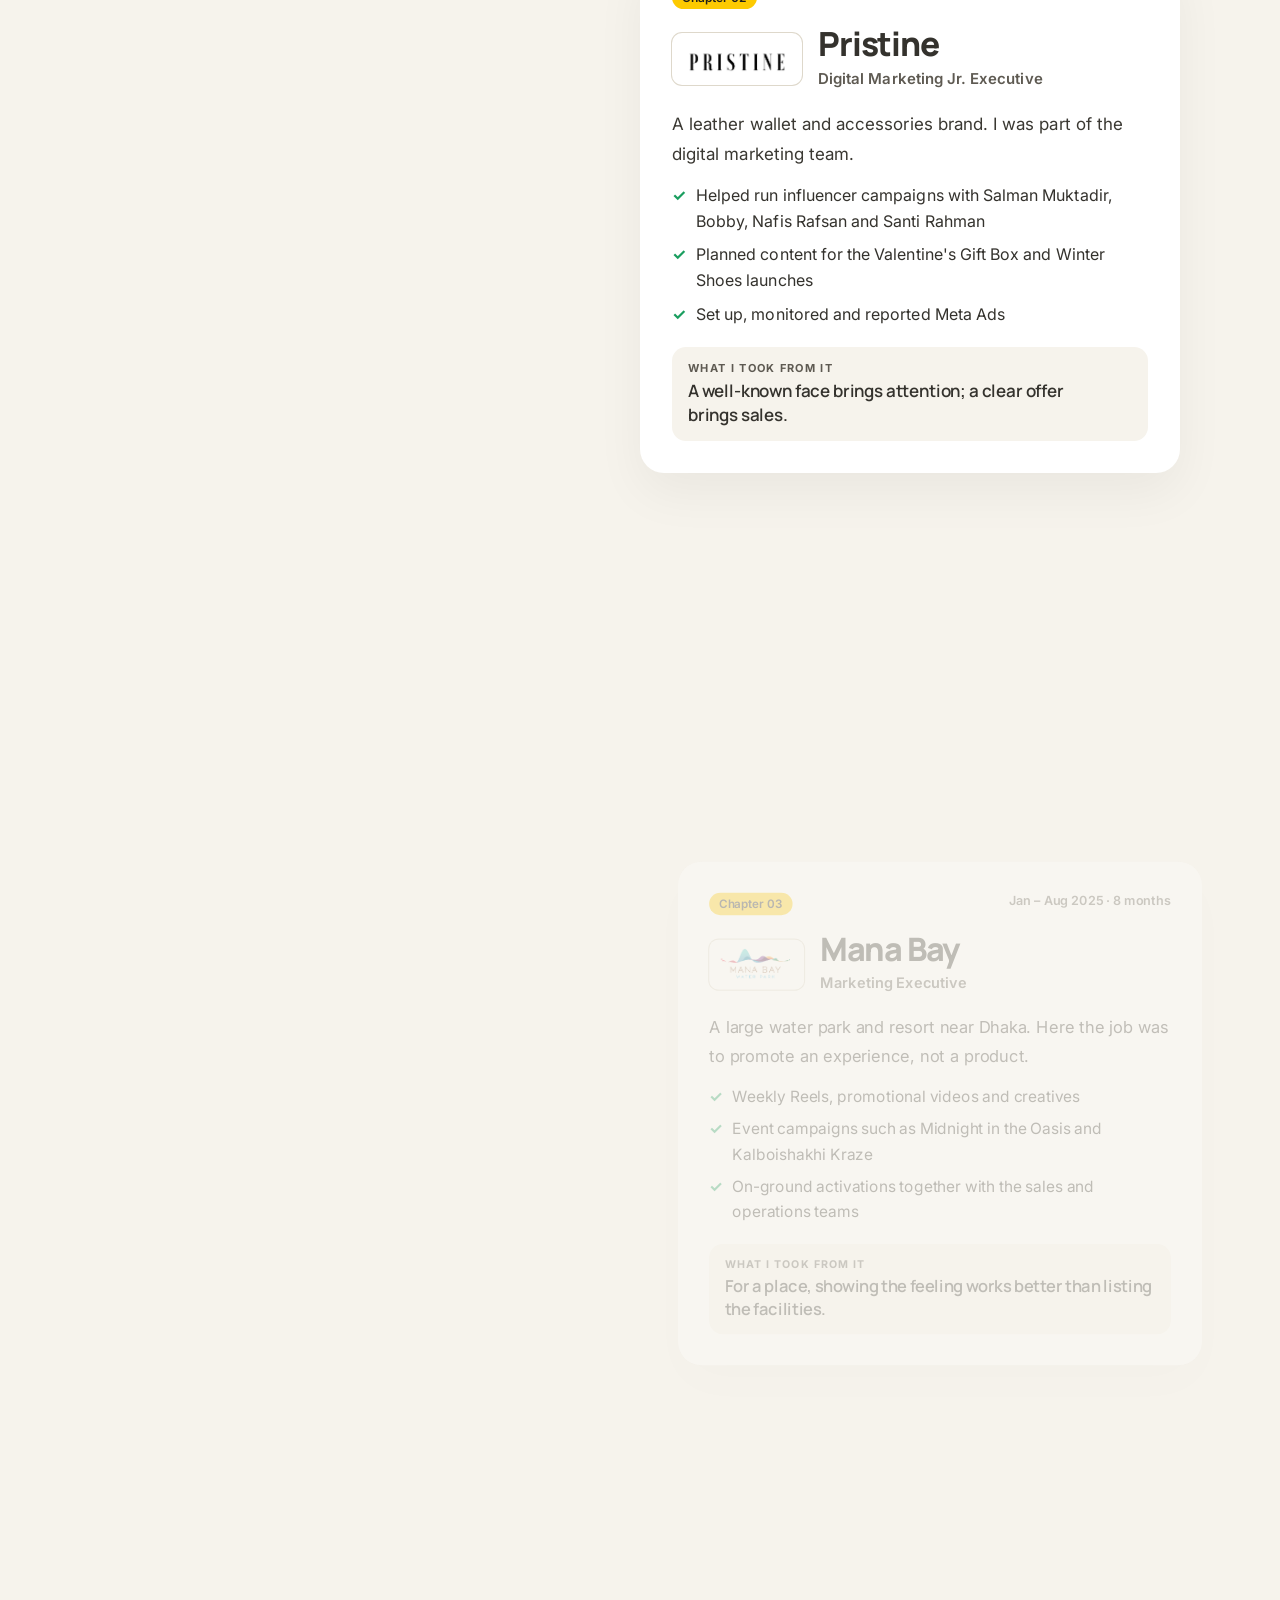
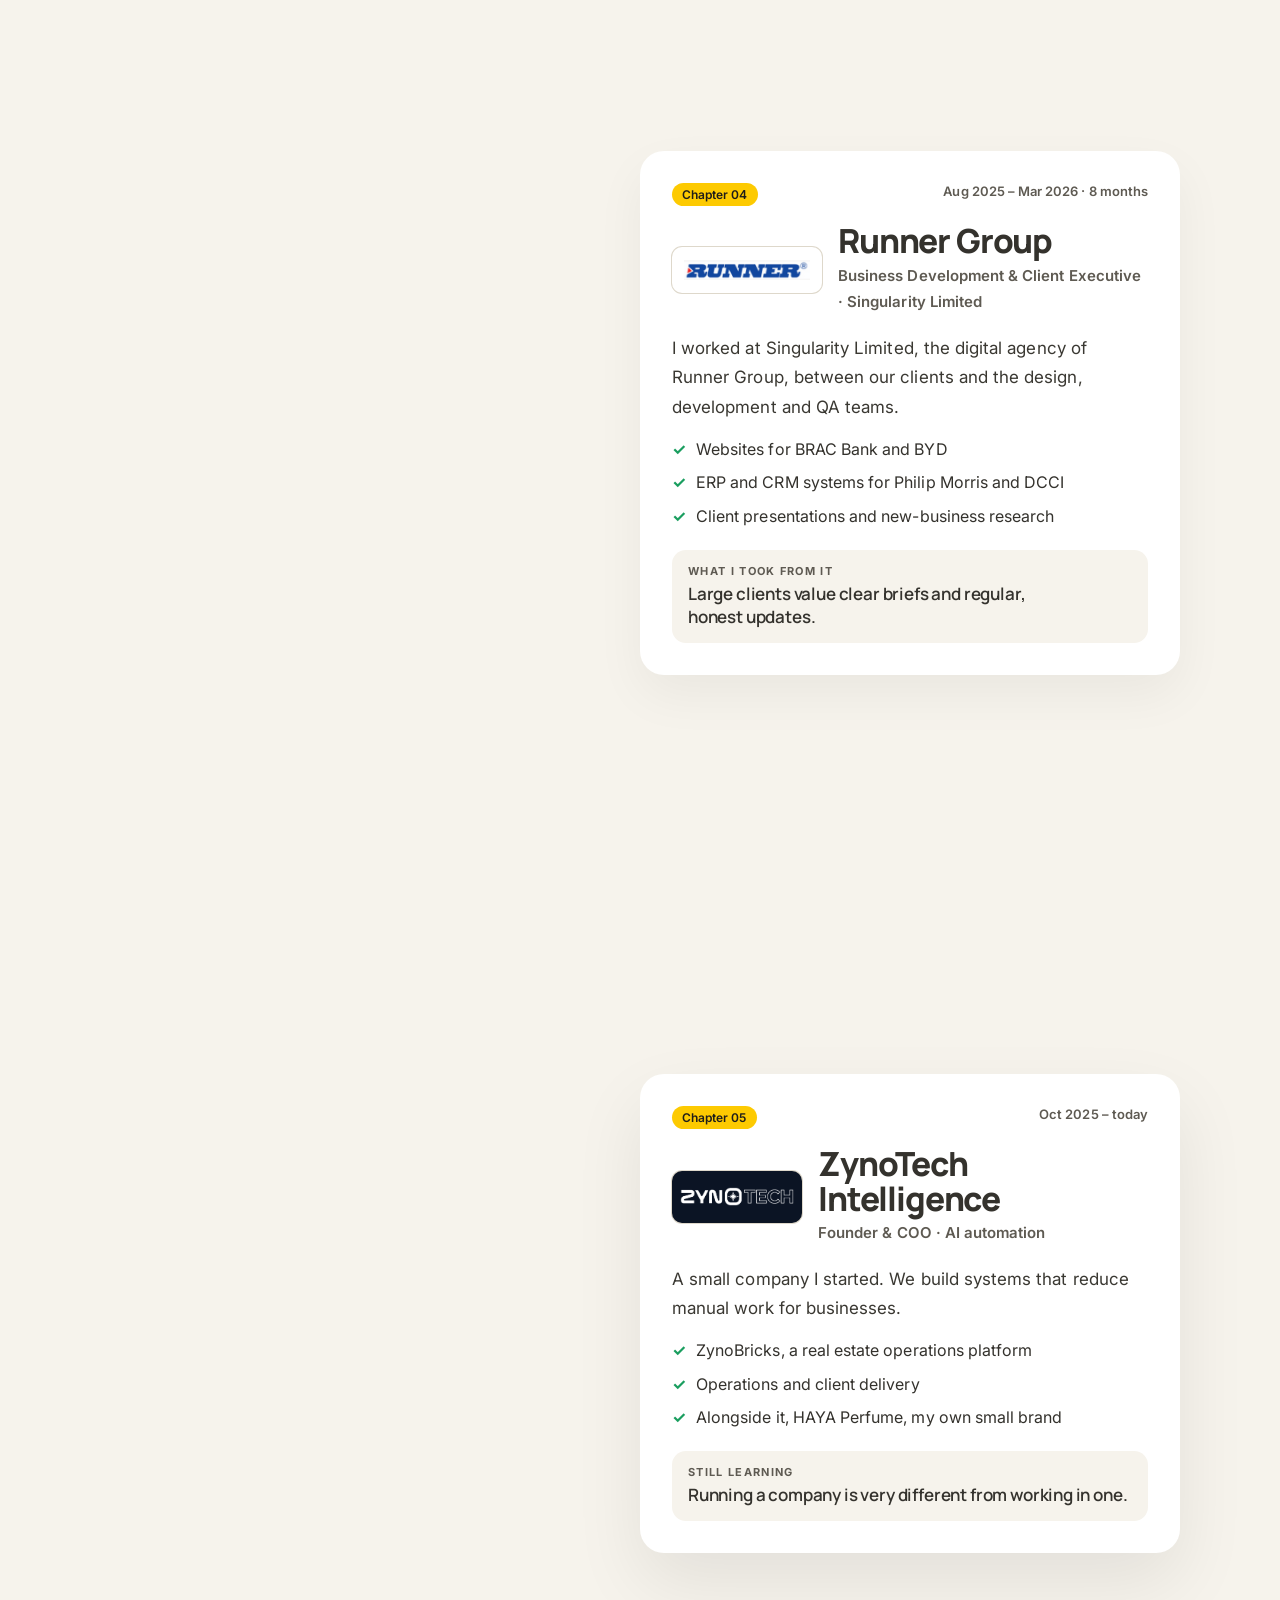
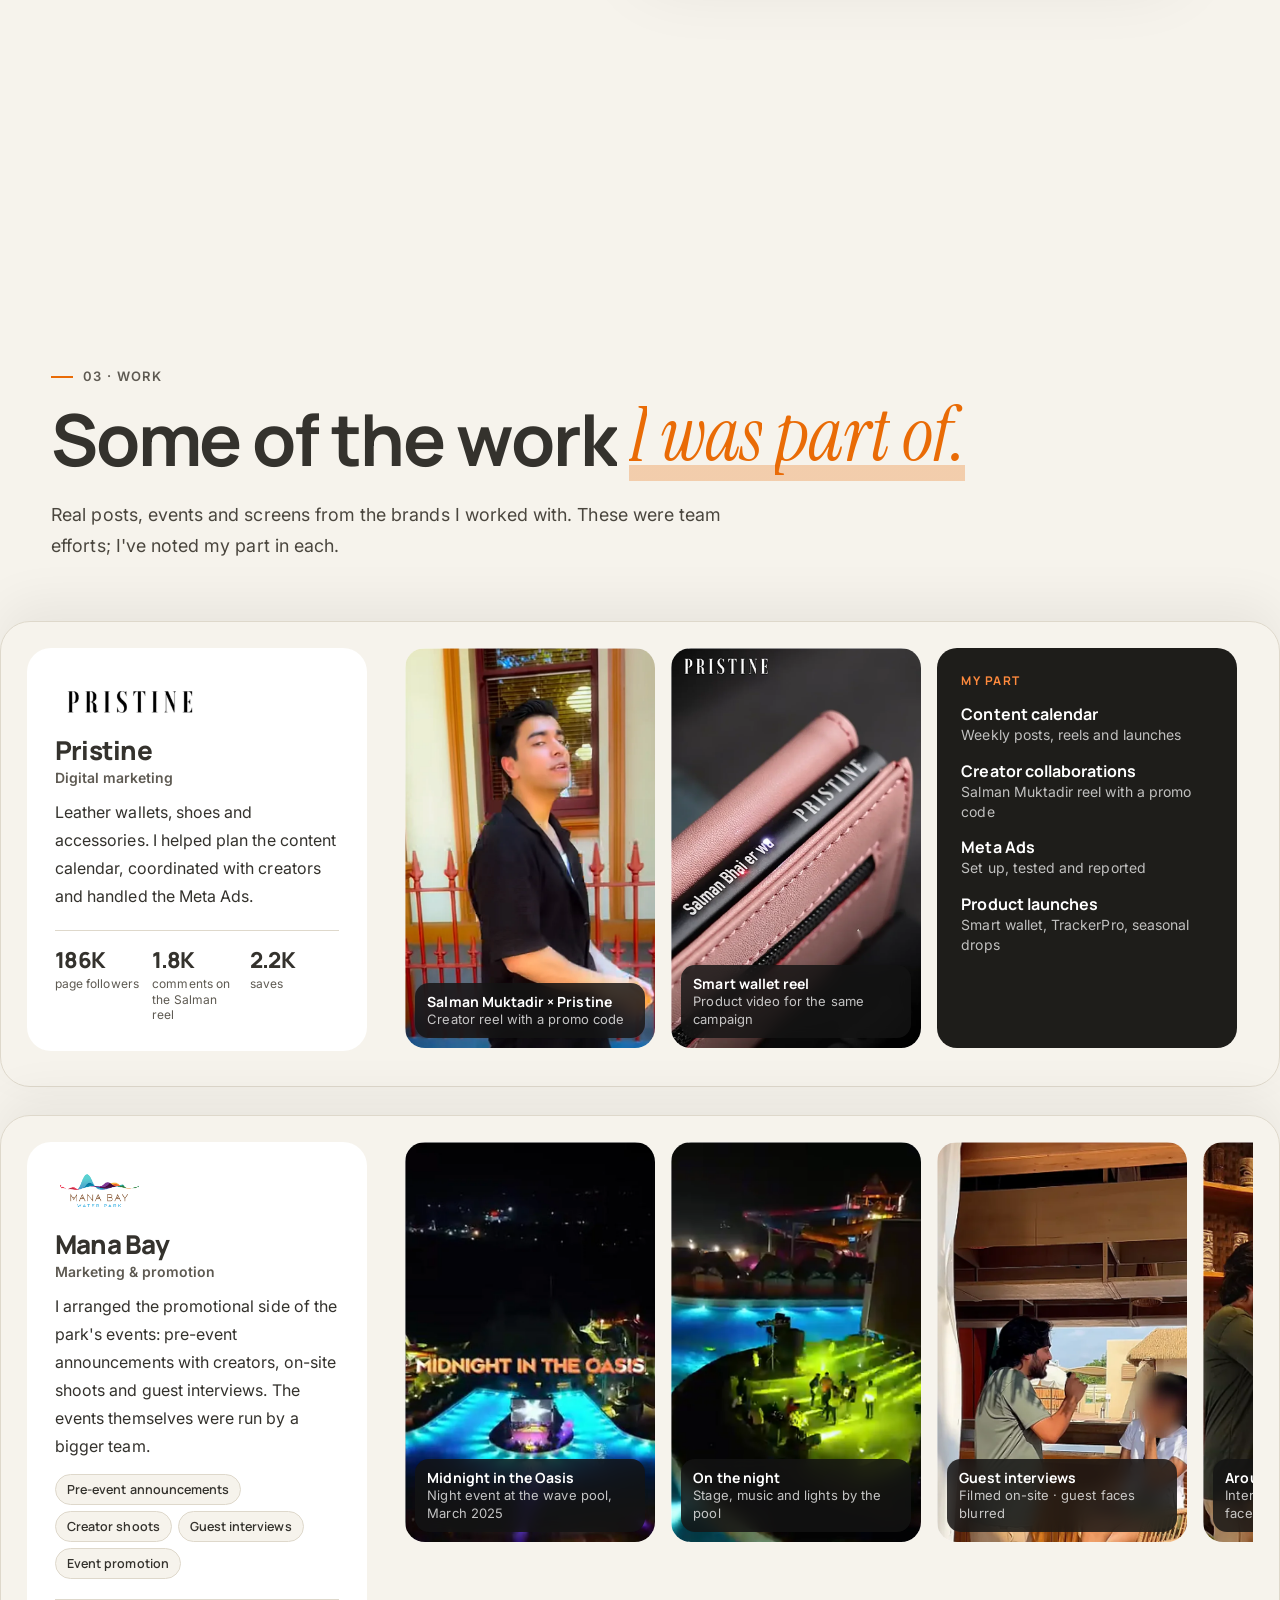
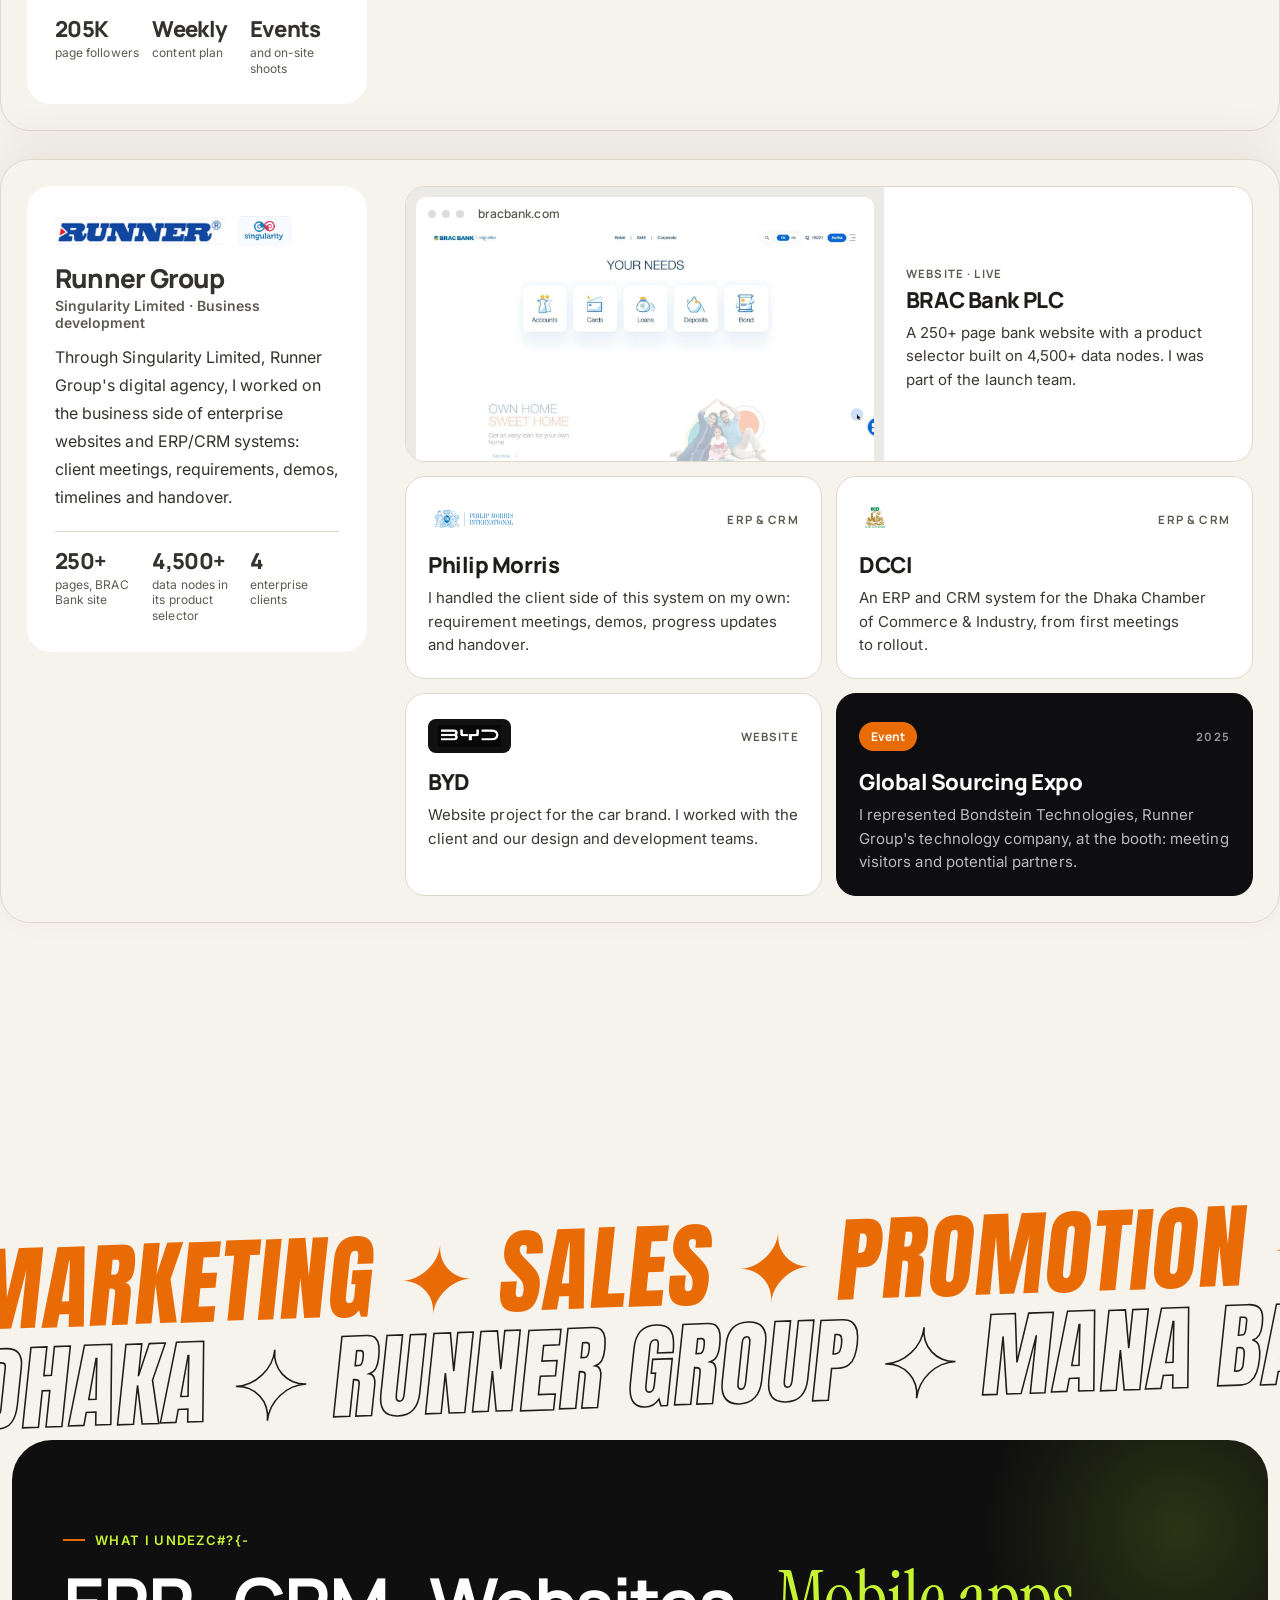
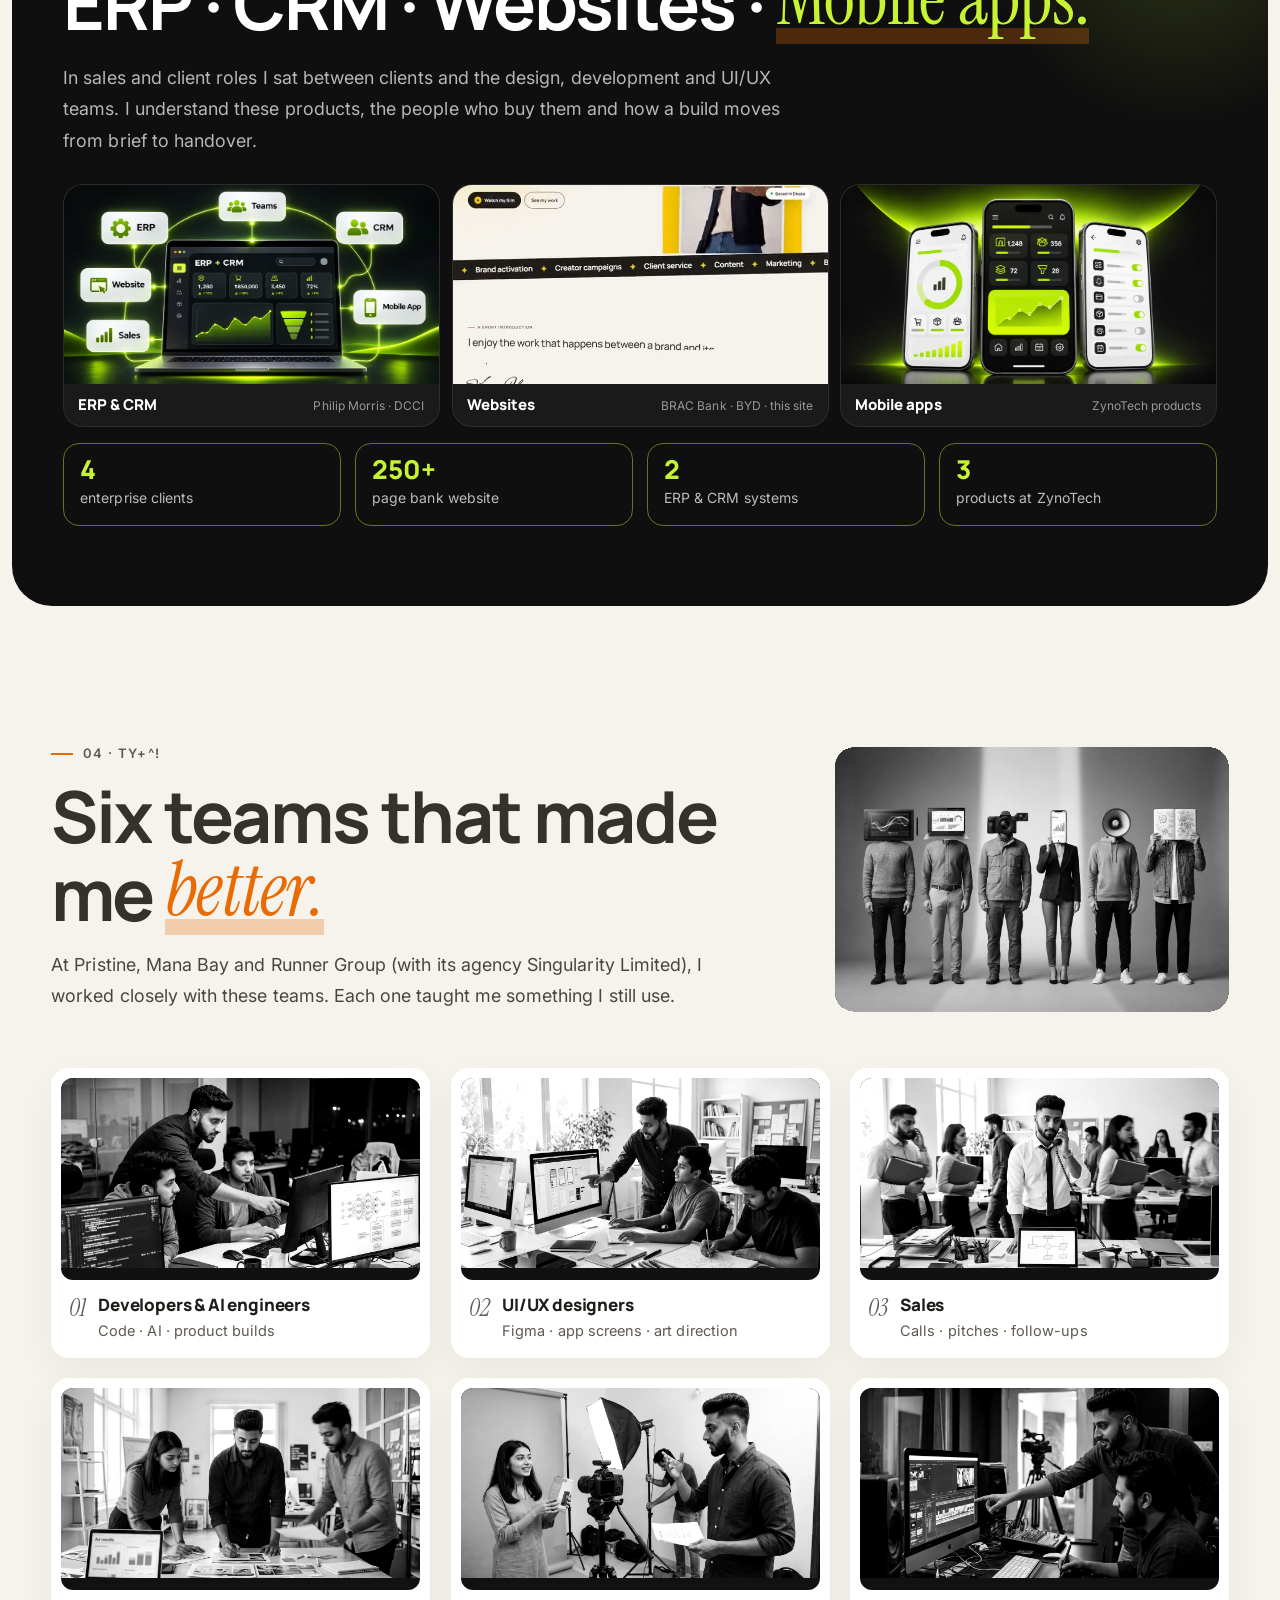
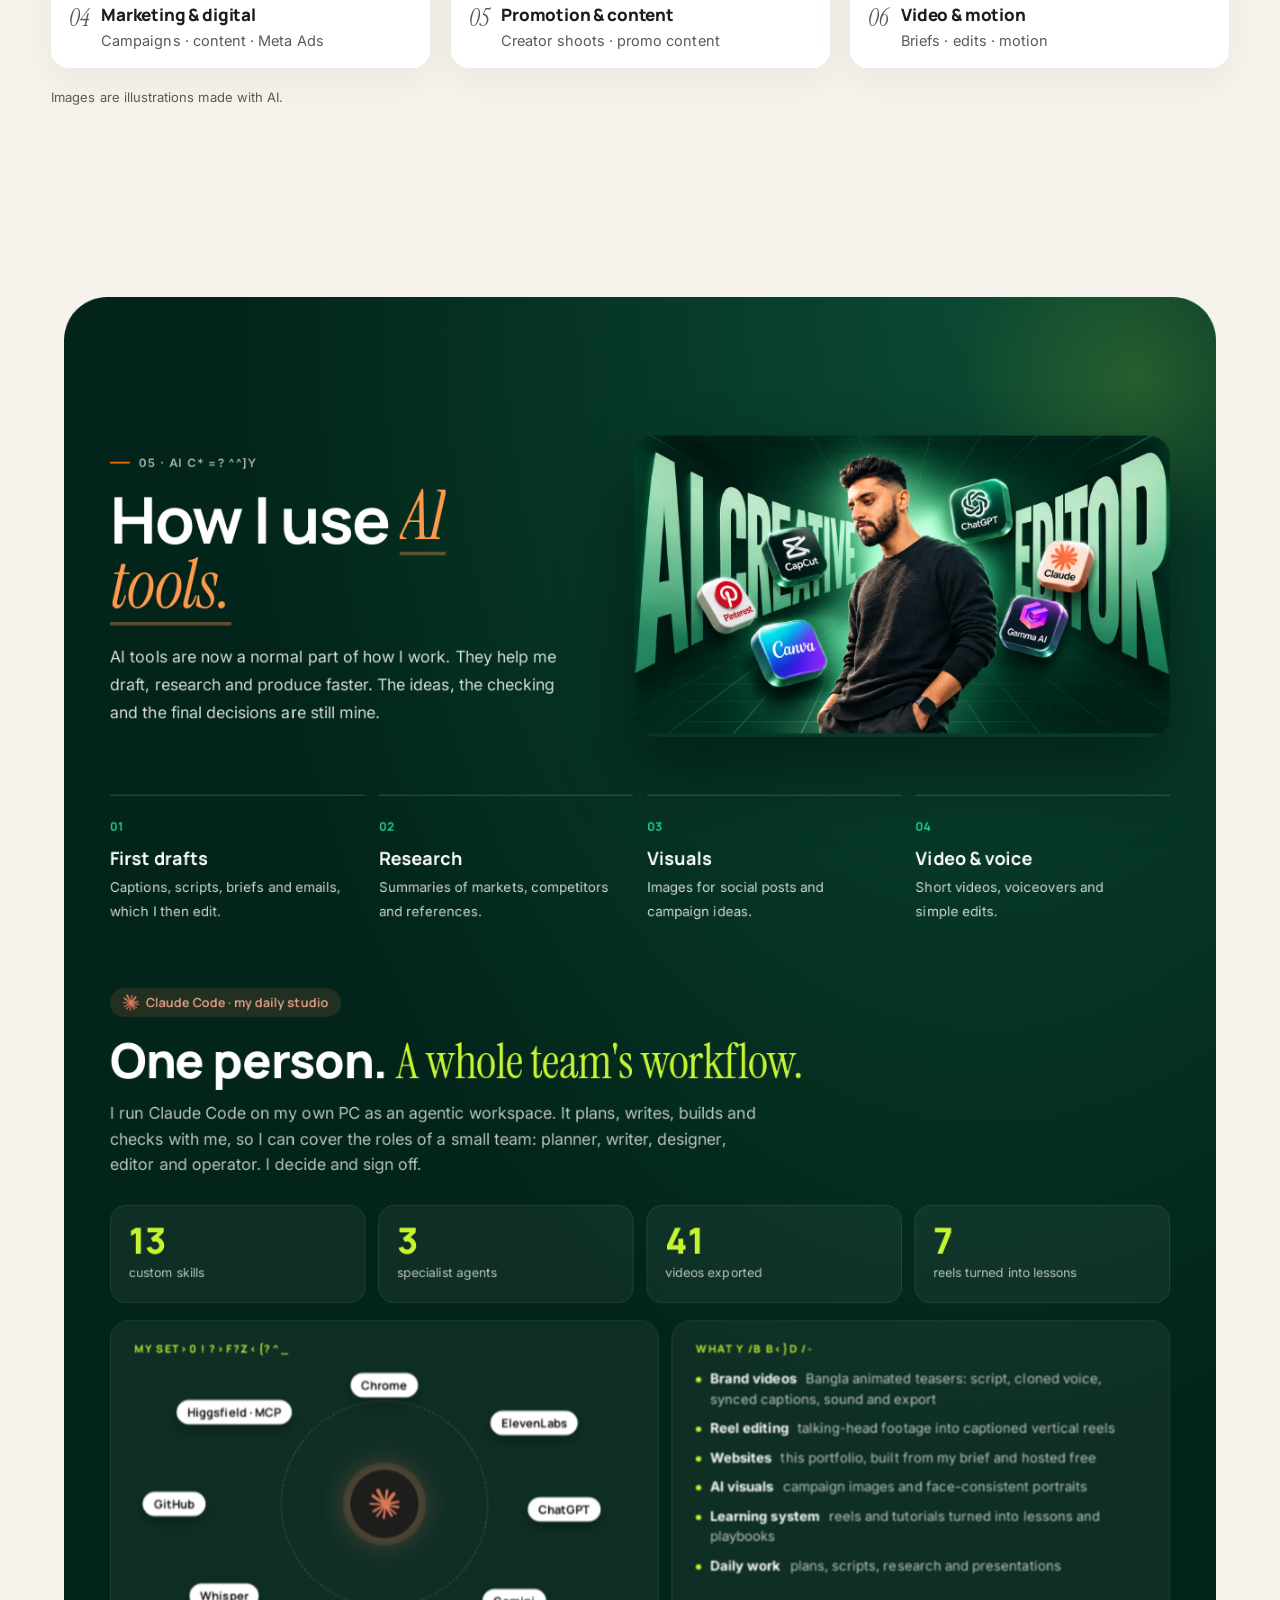
==== commit 89a140b6: "Stats alignment, client note highlight, film call-out, mobile watch-first + trust card" ====
--- a/index.html
+++ b/index.html
@@ -17,7 +17,7 @@
 <link rel="preconnect" href="https://fonts.googleapis.com">
 <link rel="preconnect" href="https://fonts.gstatic.com" crossorigin>
 <link href="https://fonts.googleapis.com/css2?family=Manrope:wght@500;600;700;800&family=Inter:wght@400;500;600&family=Instrument+Serif:ital@0;1&family=Hind+Siliguri:wght@500;600&family=Mrs+Saint+Delafield&family=Anton&display=swap" rel="stylesheet">
-<link rel="stylesheet" href="assets/css/bundle.css?v=119"><link rel="preload" as="image" href="assets/img/kazi-hero-tee.webp">
+<link rel="stylesheet" href="assets/css/bundle.css?v=121"><link rel="preload" as="image" href="assets/img/kazi-hero-tee.webp">
 </head>
 <body>
 
@@ -78,7 +78,14 @@
       <div><b data-mc="2">0</b><span>ventures</span></div>
     </div>
     <div class="m-cta m-r"><button class="m-btn dark" data-film>Watch my film</button><a class="m-btn yel" href="#m-contact">Say hello</a></div>
+    <p class="m-new m-r"><i></i>New here? <b>Watch this first.</b> Two minutes, my whole story.</p>
     <button class="m-filmcard m-r" data-film><img src="assets/img/video-poster.jpg?v=5" alt="Thumbnail of Kazi's two-minute film" loading="lazy"><span class="m-play"><i></i></span><span class="m-fl"><b>Watch my 2-minute story</b><em>Studies · brands · clients · how I work</em></span></button>
+    <div class="m-trust m-r">
+      <span class="mt-k">Clients I've supported</span>
+      <div class="mt-logos"><img src="assets/img/client-brac.png" alt="BRAC Bank"><img src="assets/img/client-byd.png" alt="BYD"><img src="assets/img/client-pmi.png" alt="Philip Morris International"><img src="assets/img/client-dcci.png" alt="DCCI"></div>
+      <p><b>Runner Group</b><i>→</i><b class="y">Singularity Limited</b></p>
+      <small>Client side of every project, through Runner Group's digital agency.</small>
+    </div>
     <div class="m-marq" aria-hidden="true"><div><span>Professional ✦ Creative ✦ Innovative ✦ Campaigns ✦ Creators ✦ Clients ✦ AI ✦ </span><span>Professional ✦ Creative ✦ Innovative ✦ Campaigns ✦ Creators ✦ Clients ✦ AI ✦ </span></div></div>
   </section>
 
@@ -289,7 +296,7 @@
   </figure>
 
   <div class="clients-row">
-    <div class="cr-head reveal"><p class="eyebrow">Clients I've worked with</p><p class="cr-note">At Runner Group, through its digital agency Singularity Limited, I worked on the client side of these projects.</p></div>
+    <div class="cr-head reveal"><p class="eyebrow">Clients I've worked with</p><div class="cr-note2"><span class="crn-k">Where I did this work</span><p><b class="crn-a">Runner Group</b><i>→</i><b class="crn-b">Singularity Limited</b><small>its digital agency</small></p><span class="crn-s">I worked on the client side of every project below.</span></div></div>
     <div class="cr-grid">
       <figure class="cr reveal tilt"><div class="cr-logo"><img src="assets/img/client-brac.png" alt="BRAC Bank"></div><figcaption><b>BRAC Bank</b><span>Website · 250+ pages</span></figcaption></figure>
       <figure class="cr reveal tilt"><div class="cr-logo dark"><img src="assets/img/client-byd.png" alt="BYD"></div><figcaption><b>BYD</b><span>Website</span></figcaption></figure>
@@ -374,6 +381,13 @@
         <li class="reveal"><button data-t="85.5"><span class="c-n">07</span><span class="c-t"><b>Tools I use</b><small>ChatGPT, Claude, ElevenLabs</small></span><span class="c-time">1:25</span></button></li>
         <li class="reveal"><button data-t="114"><span class="c-n">08</span><span class="c-t"><b>Football</b><small>What it taught me</small></span><span class="c-time">1:54</span></button></li>
       </ol>
+      <div class="v-why reveal">
+        <span class="vw-k">New here? Start with this</span>
+        <h3>If you found my profile, <em>watch this first.</em></h3>
+        <p>In two minutes you'll know my story, the brands I've worked with and how I work, faster than reading the whole page.</p>
+        <div class="vw-facts"><span><b>2</b> min</span><span><b>8</b> chapters</span><span><b>1</b> story</span></div>
+        <button class="vw-btn" type="button" onclick="document.querySelector('#video .play').click();document.getElementById('video').scrollIntoView({behavior:'smooth'})">▶ Play my film</button>
+      </div>
     </div>
   </div>
 </section>
--- a/assets/css/bundle.css
+++ b/assets/css/bundle.css
@@ -1224,6 +1224,34 @@
 @media (max-width:1100px){.inspire{grid-template-columns:minmax(200px,260px) 1fr!important}.inspire figcaption{grid-column:1/-1}}
 @media (max-width:860px){.inspire{grid-template-columns:1fr!important}}
 .m-quote .in-vid{margin-bottom:12px}
+.stat .st-k{display:table;margin-bottom:12px}
+.stat{display:flex;flex-direction:column}
+.stat b{margin-top:auto;margin-top:0}
+.stat span{min-height:2.9em}
+.cr-note2{display:grid;gap:6px;padding:16px 20px;border-radius:18px;background:#fff;border:1px solid var(--line);border-left:5px solid var(--orange,#E8622C);box-shadow:0 14px 34px rgba(0,0,0,.05);max-width:520px}
+.crn-k{font:700 11px var(--display);letter-spacing:.12em;text-transform:uppercase;color:var(--orange,#E8622C)}
+.cr-note2 p{display:flex;flex-wrap:wrap;align-items:center;gap:6px 10px;margin:0}
+.cr-note2 b{font:800 clamp(17px,1.6vw,21px) var(--display);color:var(--ink);padding:4px 12px;border-radius:99px;background:var(--paper)}
+.cr-note2 b.crn-b{background:#FDCA01}
+.cr-note2 i{font-style:normal;color:var(--orange,#E8622C);font-weight:800}
+.cr-note2 small{font-size:13px;color:var(--muted)}
+.crn-s{font-size:14.5px;color:var(--ink);opacity:.8}
+.cr-head{align-items:center}
+.video-frame{grid-row:span 2}
+.v-why{grid-column:2;position:relative;overflow:hidden;padding:24px 26px;border-radius:20px;background:linear-gradient(135deg,rgba(253,202,1,.14),rgba(232,98,44,.10));border:1px solid rgba(253,202,1,.35);color:#fff}
+.v-why:after{content:"";position:absolute;width:220px;height:220px;right:-70px;top:-70px;border-radius:50%;background:radial-gradient(circle,rgba(253,202,1,.35),transparent 65%);animation:fxOrb 10s ease-in-out infinite;pointer-events:none}
+.vw-k{display:inline-flex;align-items:center;gap:8px;font:700 11px var(--display);letter-spacing:.12em;text-transform:uppercase;color:#FDCA01}
+.vw-k:before{content:"";width:8px;height:8px;border-radius:50%;background:#FDCA01;box-shadow:0 0 0 0 rgba(253,202,1,.6);animation:csPulse 1.6s infinite}
+.v-why h3{margin:10px 0 8px;font:800 clamp(22px,2vw,30px)/1.15 var(--display);letter-spacing:-.02em}
+.v-why h3 em{color:#FDCA01;font-style:normal}
+.v-why p{color:rgba(255,255,255,.72);font-size:15px;line-height:1.55;margin:0}
+.vw-facts{display:flex;gap:10px;margin:16px 0}
+.vw-facts span{flex:1;text-align:center;padding:10px 6px;border-radius:14px;background:rgba(255,255,255,.06);font-size:12px;color:rgba(255,255,255,.65)}
+.vw-facts b{display:block;font:800 26px/1 var(--display);color:#fff}
+.vw-btn{position:relative;z-index:1;border:0;border-radius:99px;padding:12px 22px;font:700 15px var(--display);background:#FDCA01;color:#111;cursor:pointer;transition:transform .25s}
+.vw-btn:hover{transform:translateY(-2px)}
+@media (max-width:900px){.video-frame{grid-row:auto}.v-why{grid-column:auto}}
+.stat .st-k{align-self:flex-start}
 .m-app,.m-tab,.m-sheet,.m-film{display:none}
 @media (max-width:760px){
 main>*:not(#m),footer.contact,.ticker,.mid-band,.menu,.menu-btn,.cursor-dot,.nav-links{display:none!important}
@@ -1424,6 +1452,22 @@
 }
 @media (max-width:760px){.m-vc .m-vlogo img{width:70%!important;height:auto!important;object-fit:contain}.m-stories img[src*="logo-zynotech"]{object-fit:contain;background:#0c1220}}
 @media (max-width:760px){.m-app .m-vc span.m-vlogo{display:flex;flex-direction:column;align-items:center;justify-content:center;margin:0;height:190px}.m-app .m-vc span.m-vlogo small{display:block;color:#9fb3d9}}
+@media (max-width:760px){
+.m-new{display:flex!important;align-items:center;gap:8px;margin:18px 0 0;font-size:13.5px;color:var(--muted,#666)}
+.m-new b{color:#E8622C}
+.m-new i{width:9px;height:9px;flex:none;border-radius:50%;background:#E8622C;animation:csPulse 1.6s infinite}
+.m-filmcard{box-shadow:0 0 0 3px #FDCA01,0 20px 40px rgba(232,98,44,.25)}
+.m-trust{display:grid!important;gap:10px;margin:16px 0 4px;padding:16px;border-radius:22px;background:#fff;border:1px solid rgba(0,0,0,.07);border-left:5px solid #E8622C;box-shadow:0 12px 28px rgba(0,0,0,.06)}
+.mt-k{font:700 10.5px var(--display,sans-serif);letter-spacing:.12em;text-transform:uppercase;color:#E8622C}
+.mt-logos{display:grid;grid-template-columns:repeat(4,1fr);gap:8px}
+.mt-logos img{width:100%;height:46px;object-fit:contain;padding:6px;border-radius:12px;background:#F6F2EA}
+.m-trust p{display:flex;flex-wrap:wrap;align-items:center;gap:6px;margin:2px 0 0}
+.m-trust p b{font:800 15px var(--display,sans-serif);padding:4px 10px;border-radius:99px;background:#F3EEE4;color:#1E1D1A}
+.m-trust p b.y{background:#FDCA01}
+.m-trust p i{font-style:normal;color:#E8622C;font-weight:800}
+.m-trust small{font-size:12.5px;color:#666;line-height:1.45}
+}
+@media (max-width:760px){.m-new{display:block!important}.m-new i{display:inline-block;margin-right:8px;vertical-align:1px}}
 .fx-tilt{position:relative;transition:transform .35s cubic-bezier(.2,.7,.2,1);transform-style:preserve-3d;will-change:transform}
 .fx-glare{position:absolute;inset:0;border-radius:inherit;pointer-events:none;opacity:0;transition:opacity .3s;background:radial-gradient(420px circle at var(--gx,50%) var(--gy,50%),rgba(255,255,255,.28),transparent 45%);mix-blend-mode:soft-light;z-index:3}
 .fx-tilt:hover .fx-glare{opacity:1}
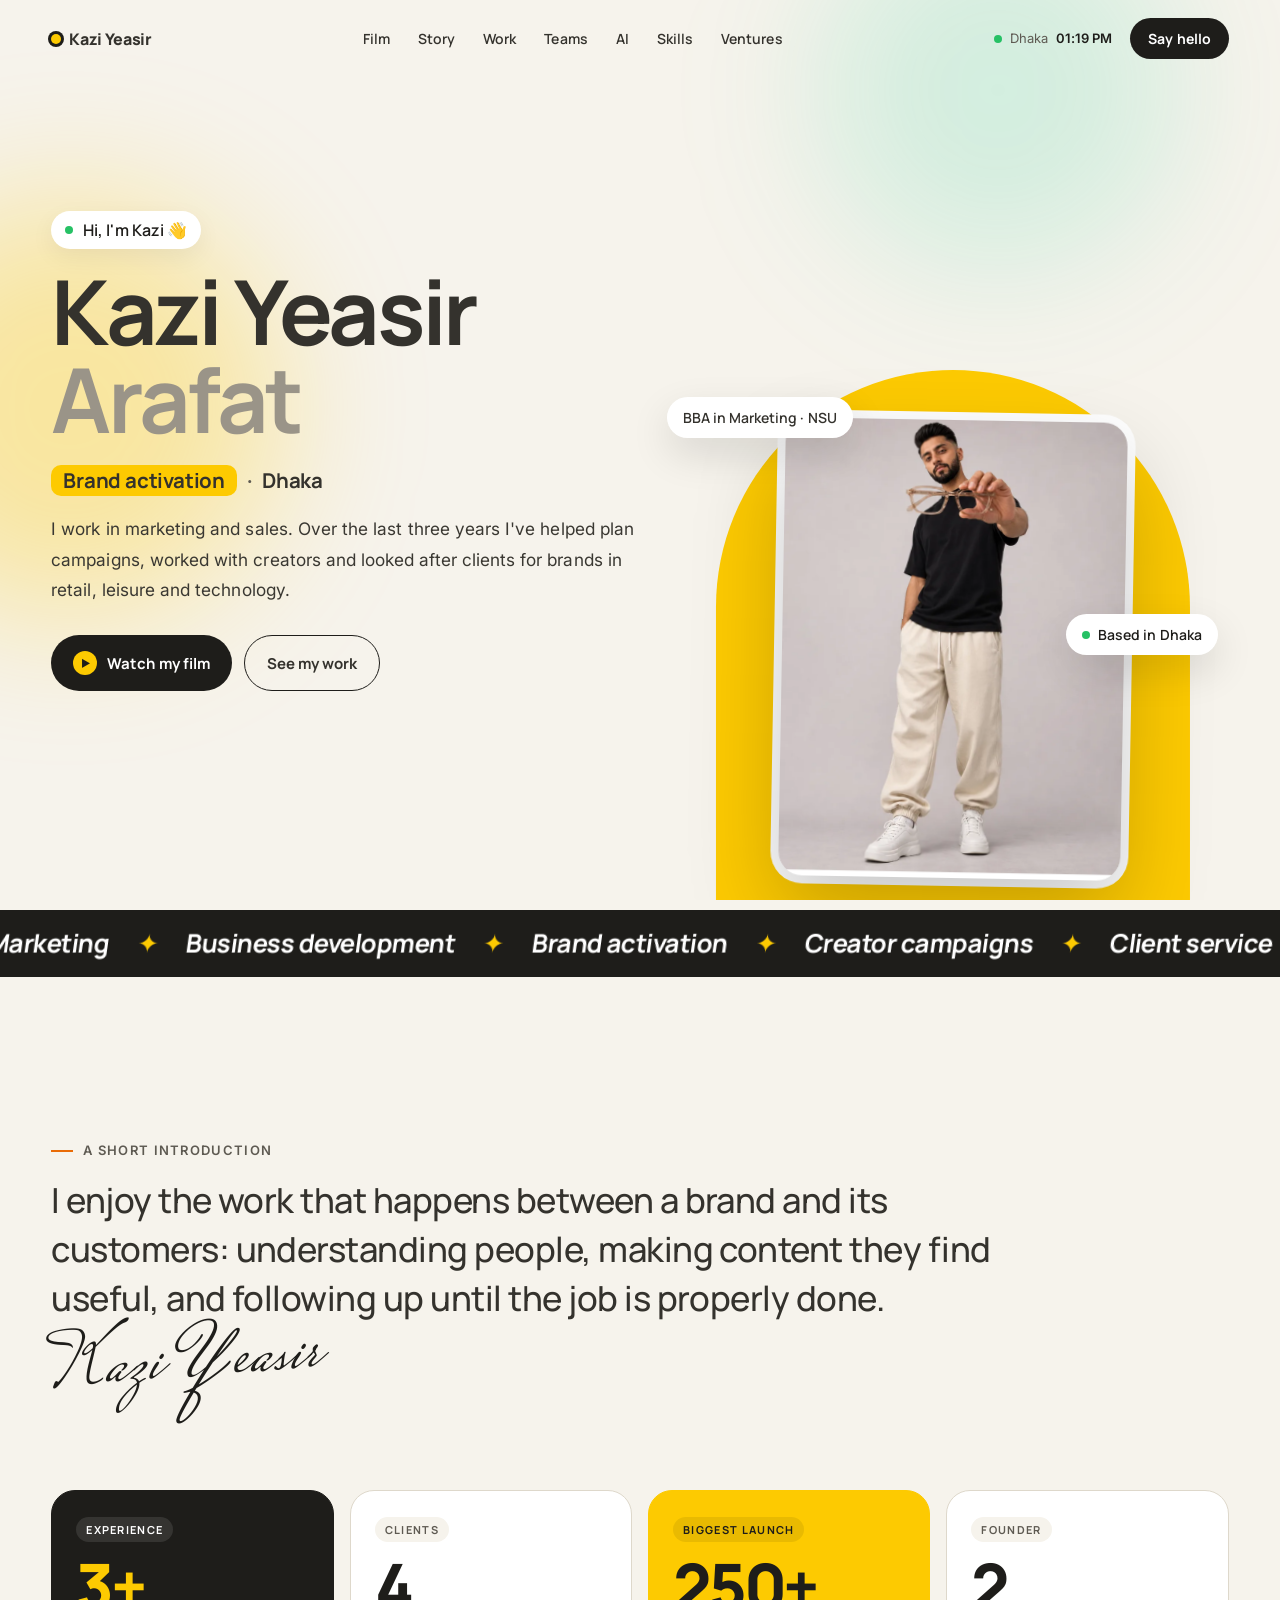
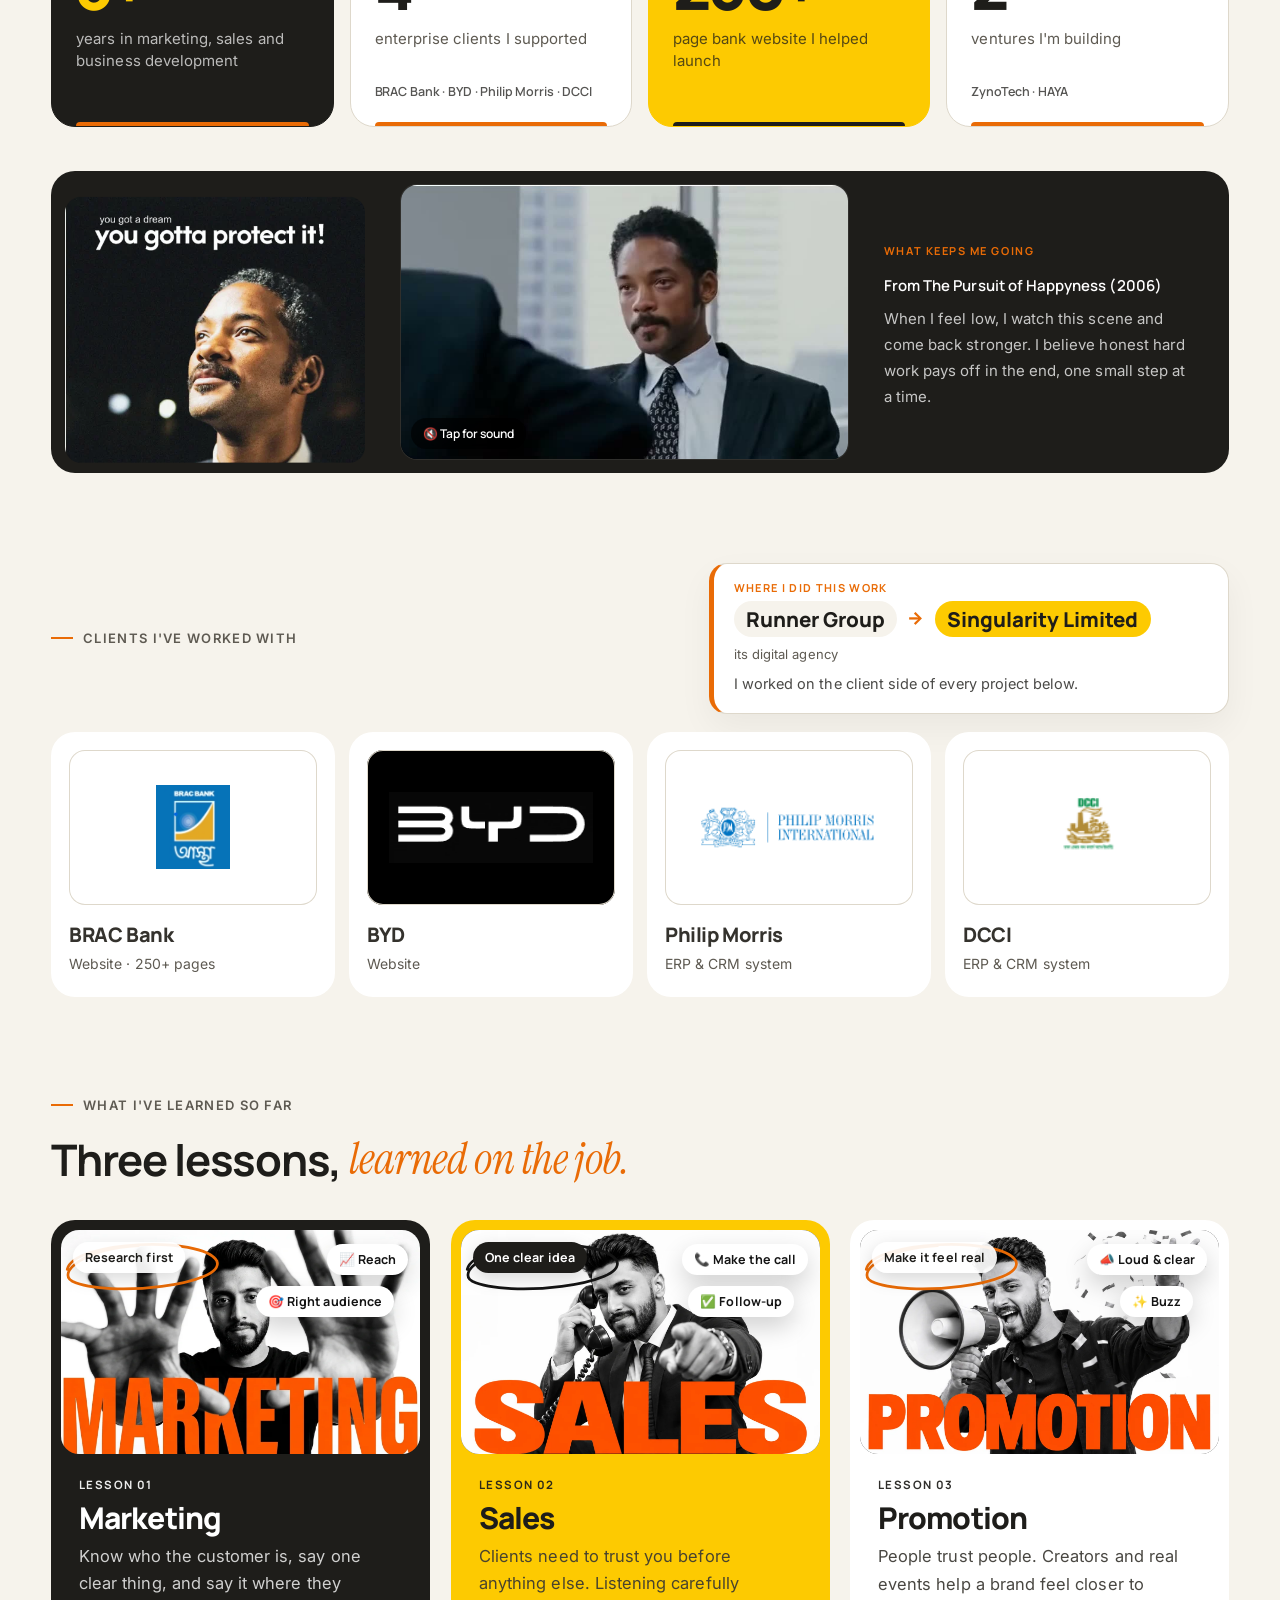
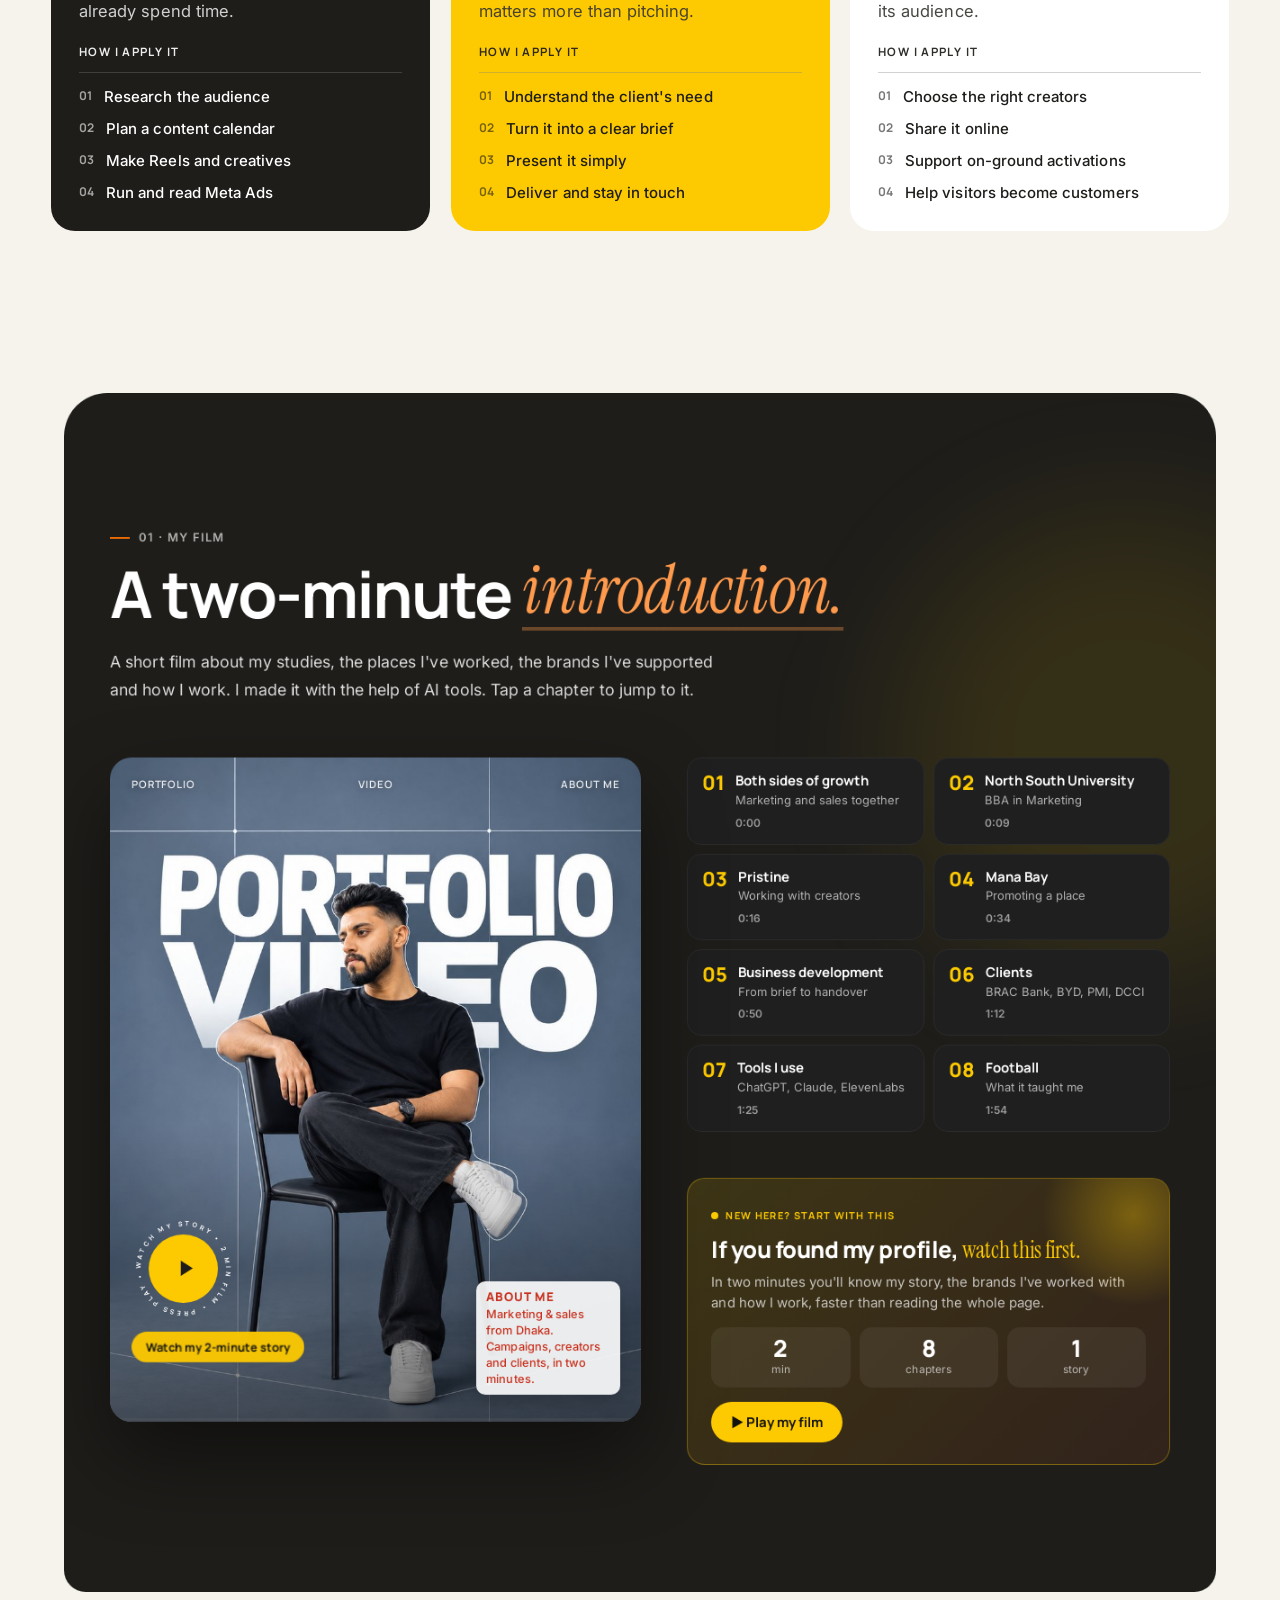
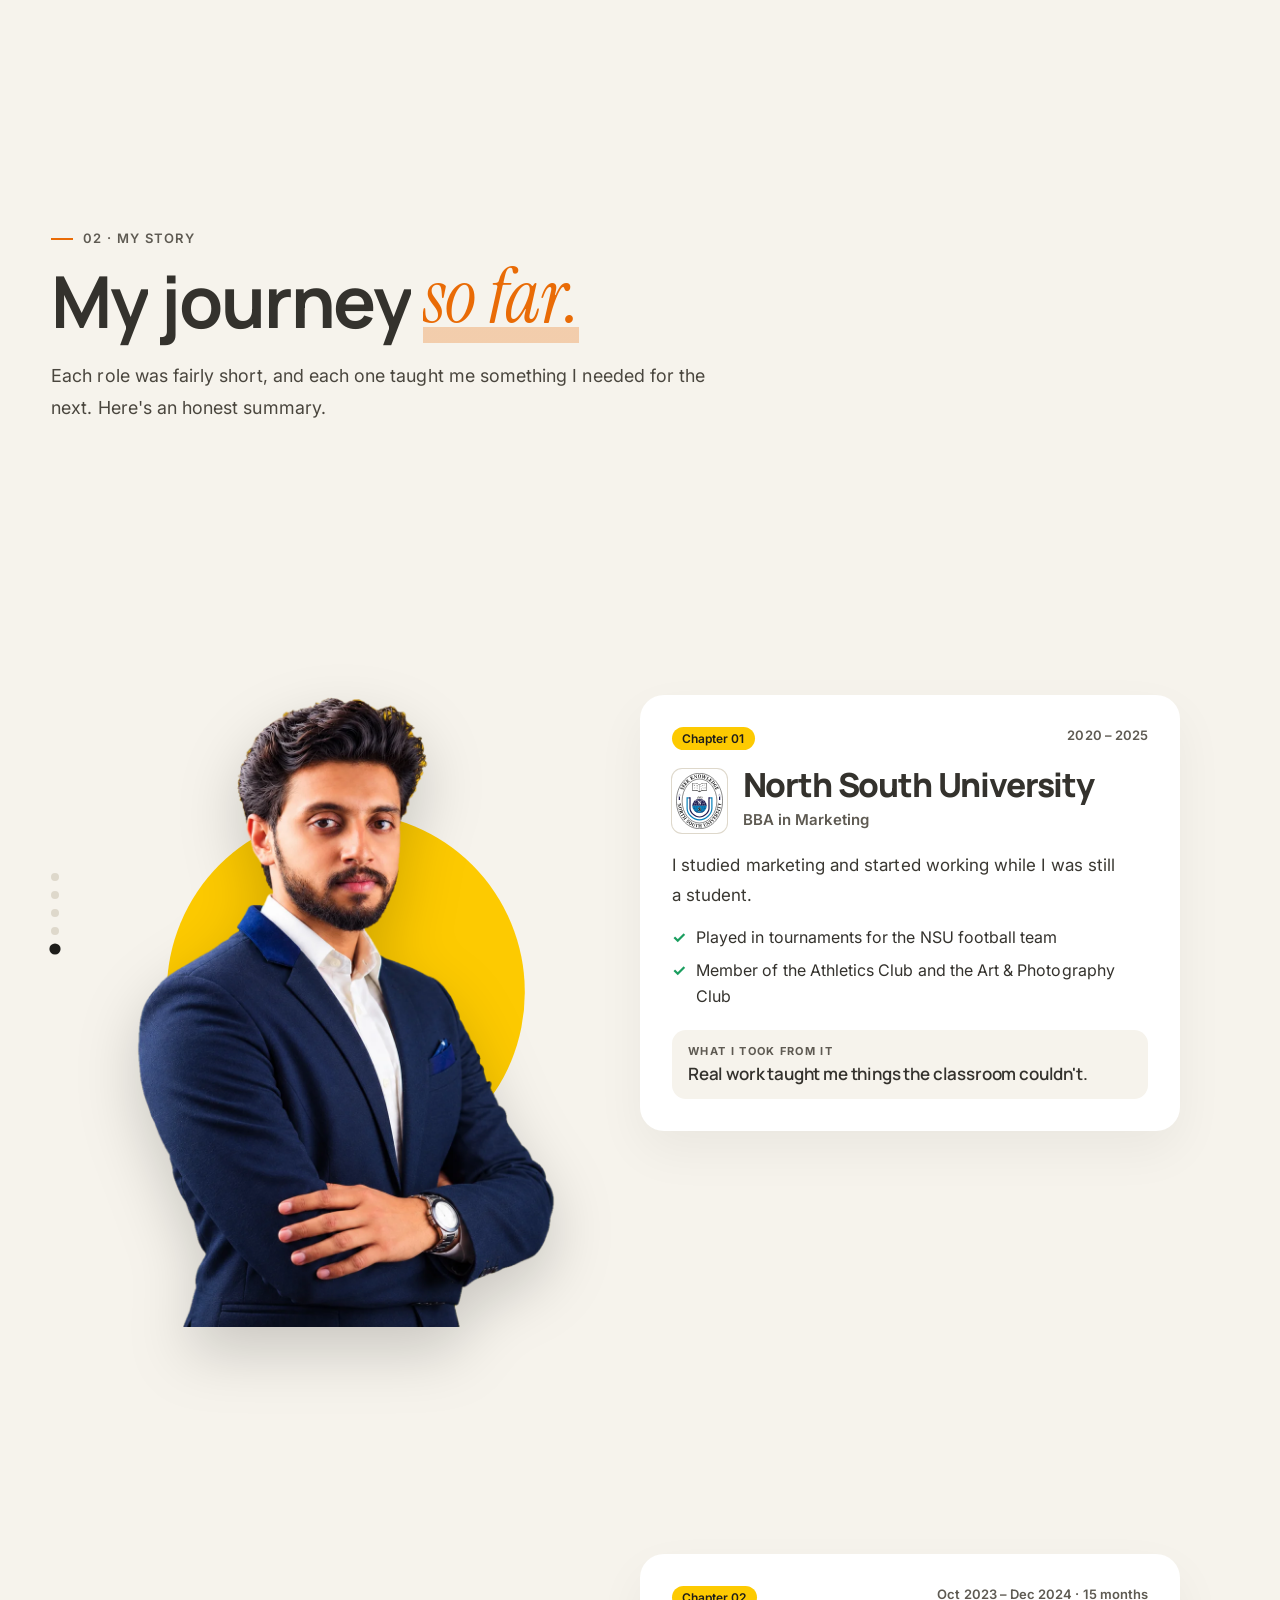
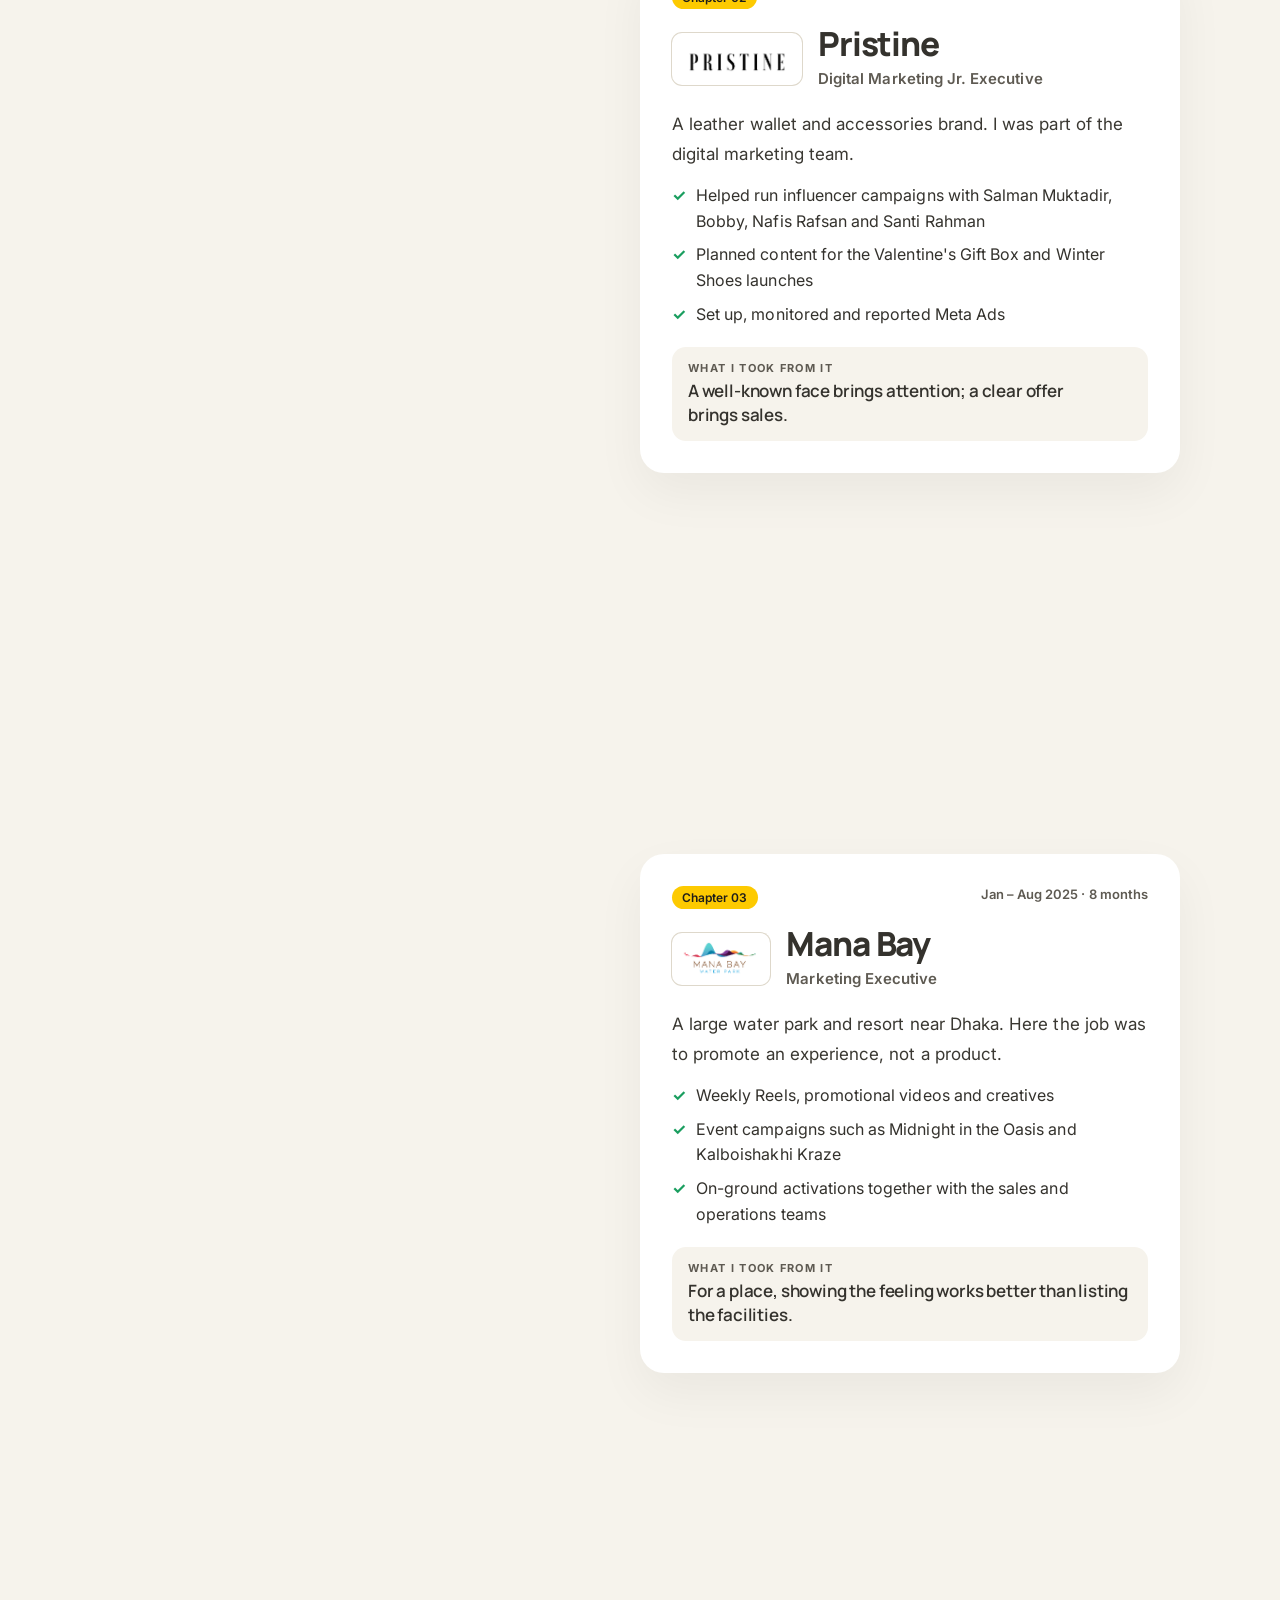
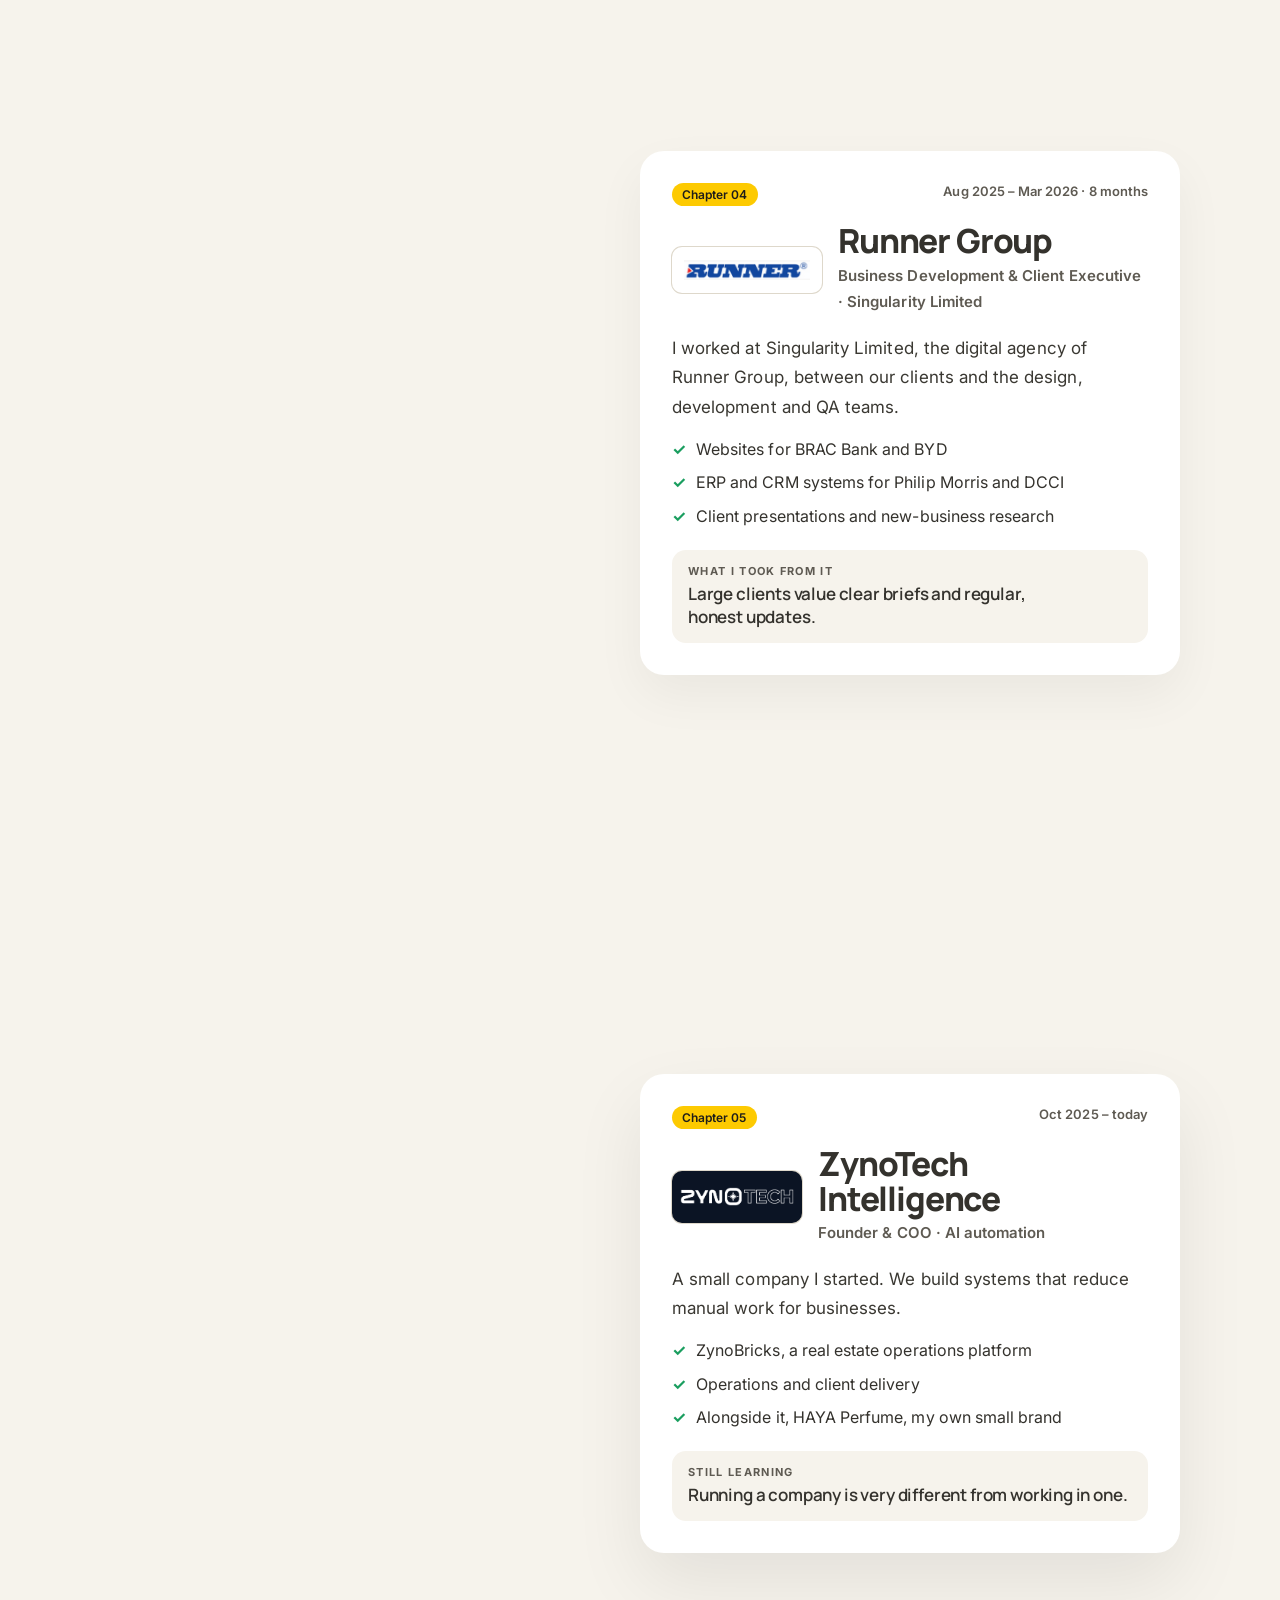
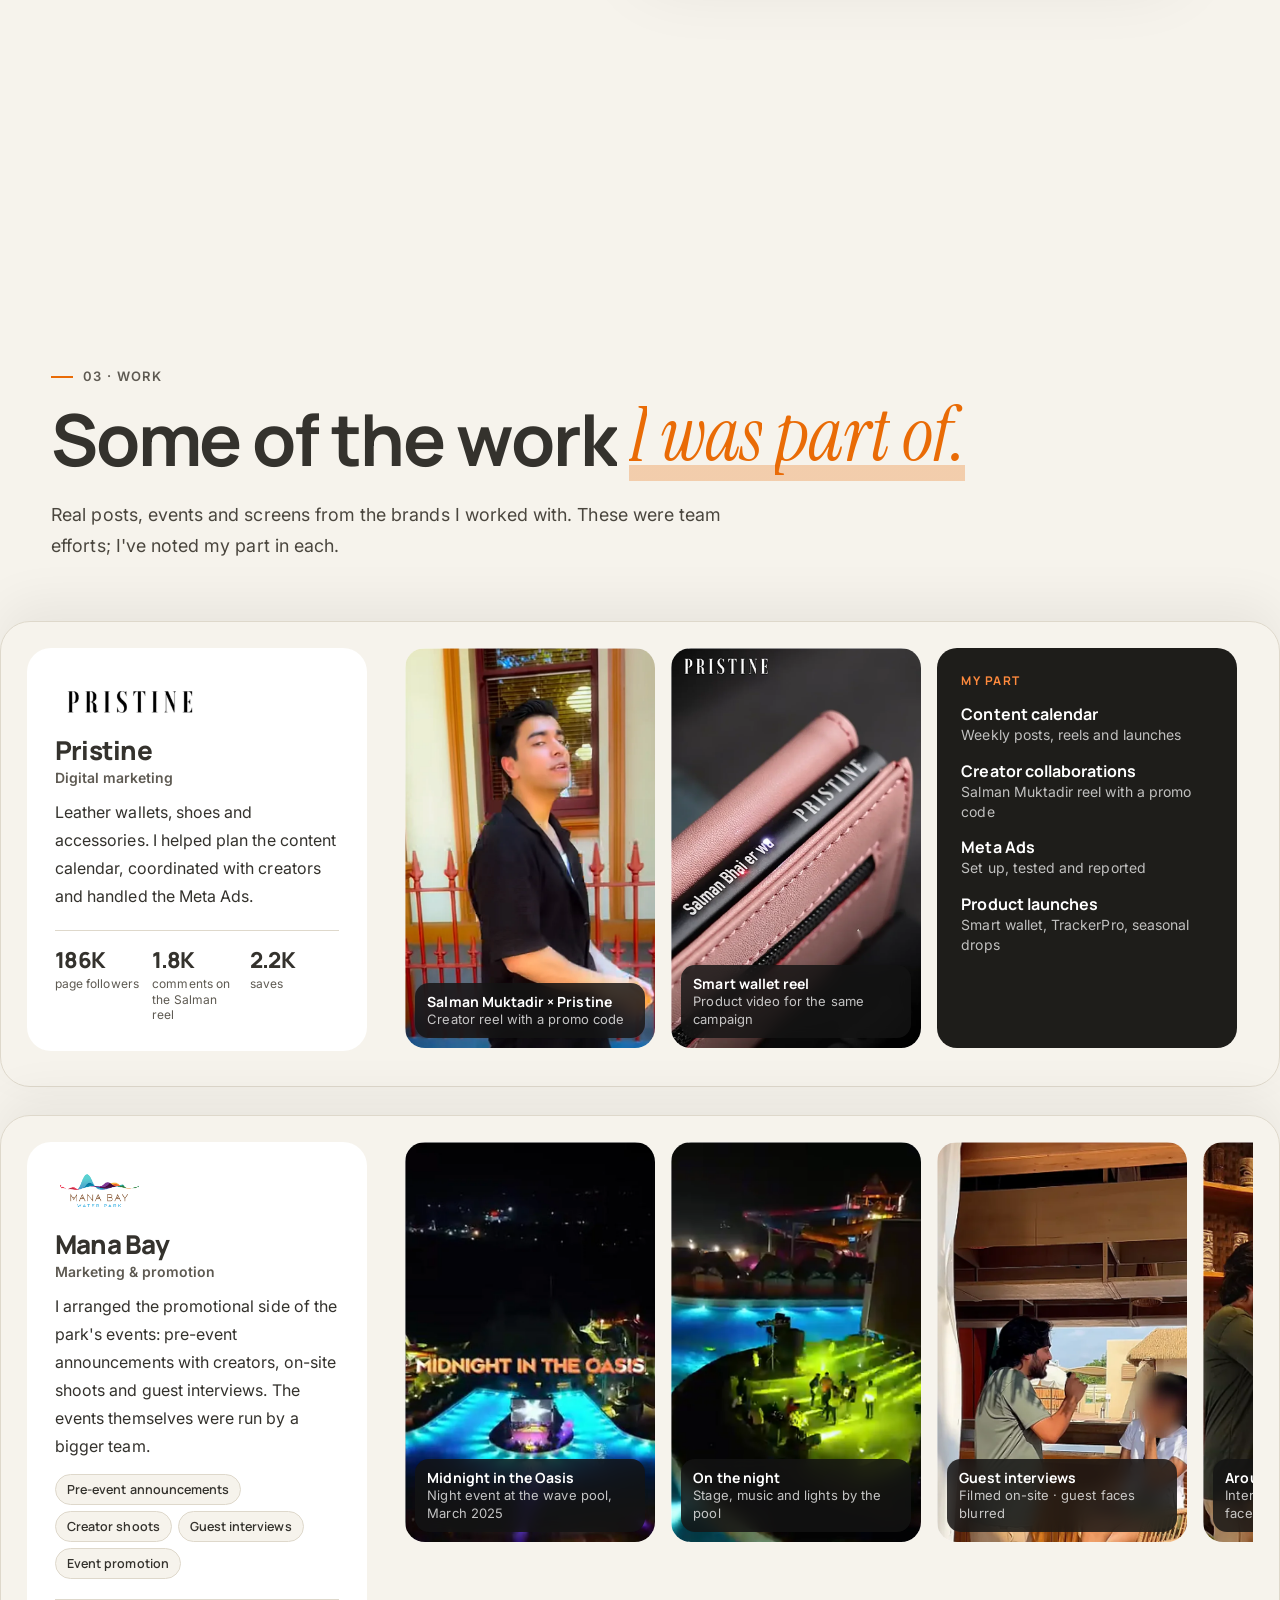
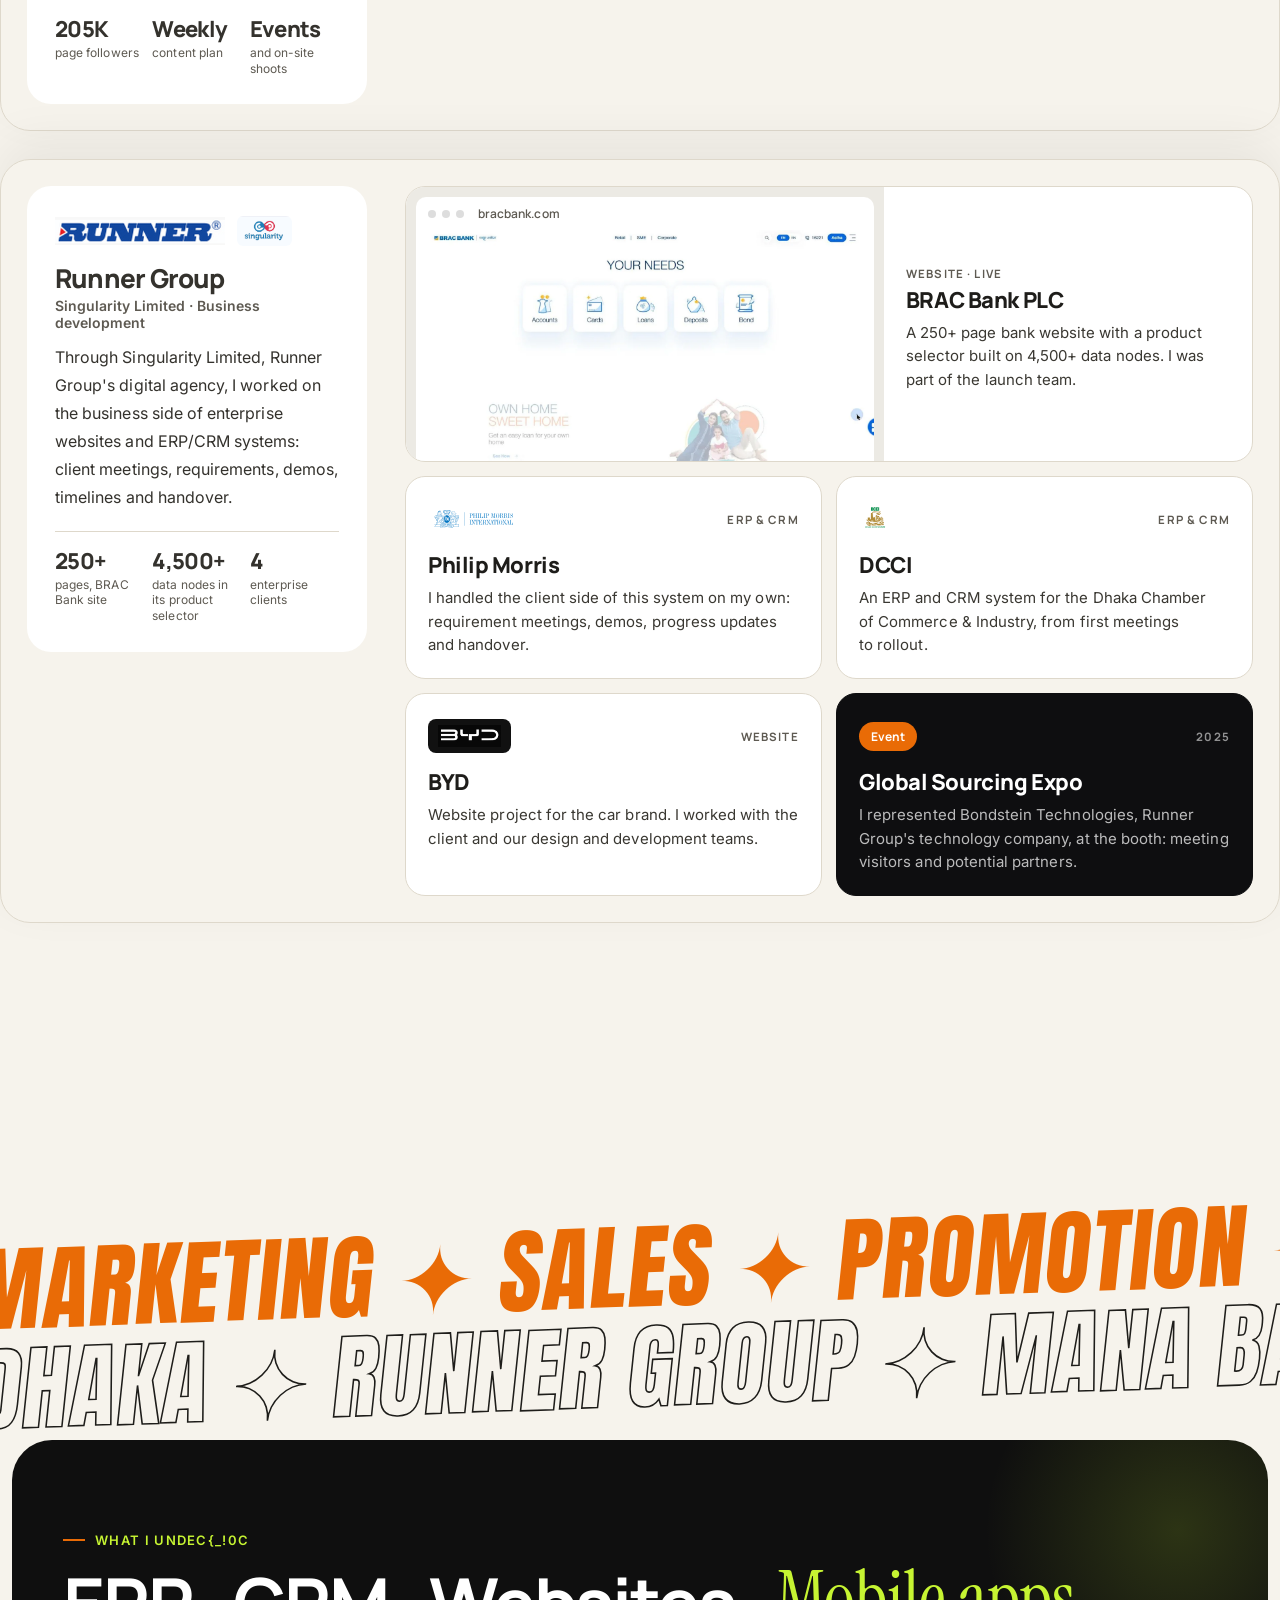
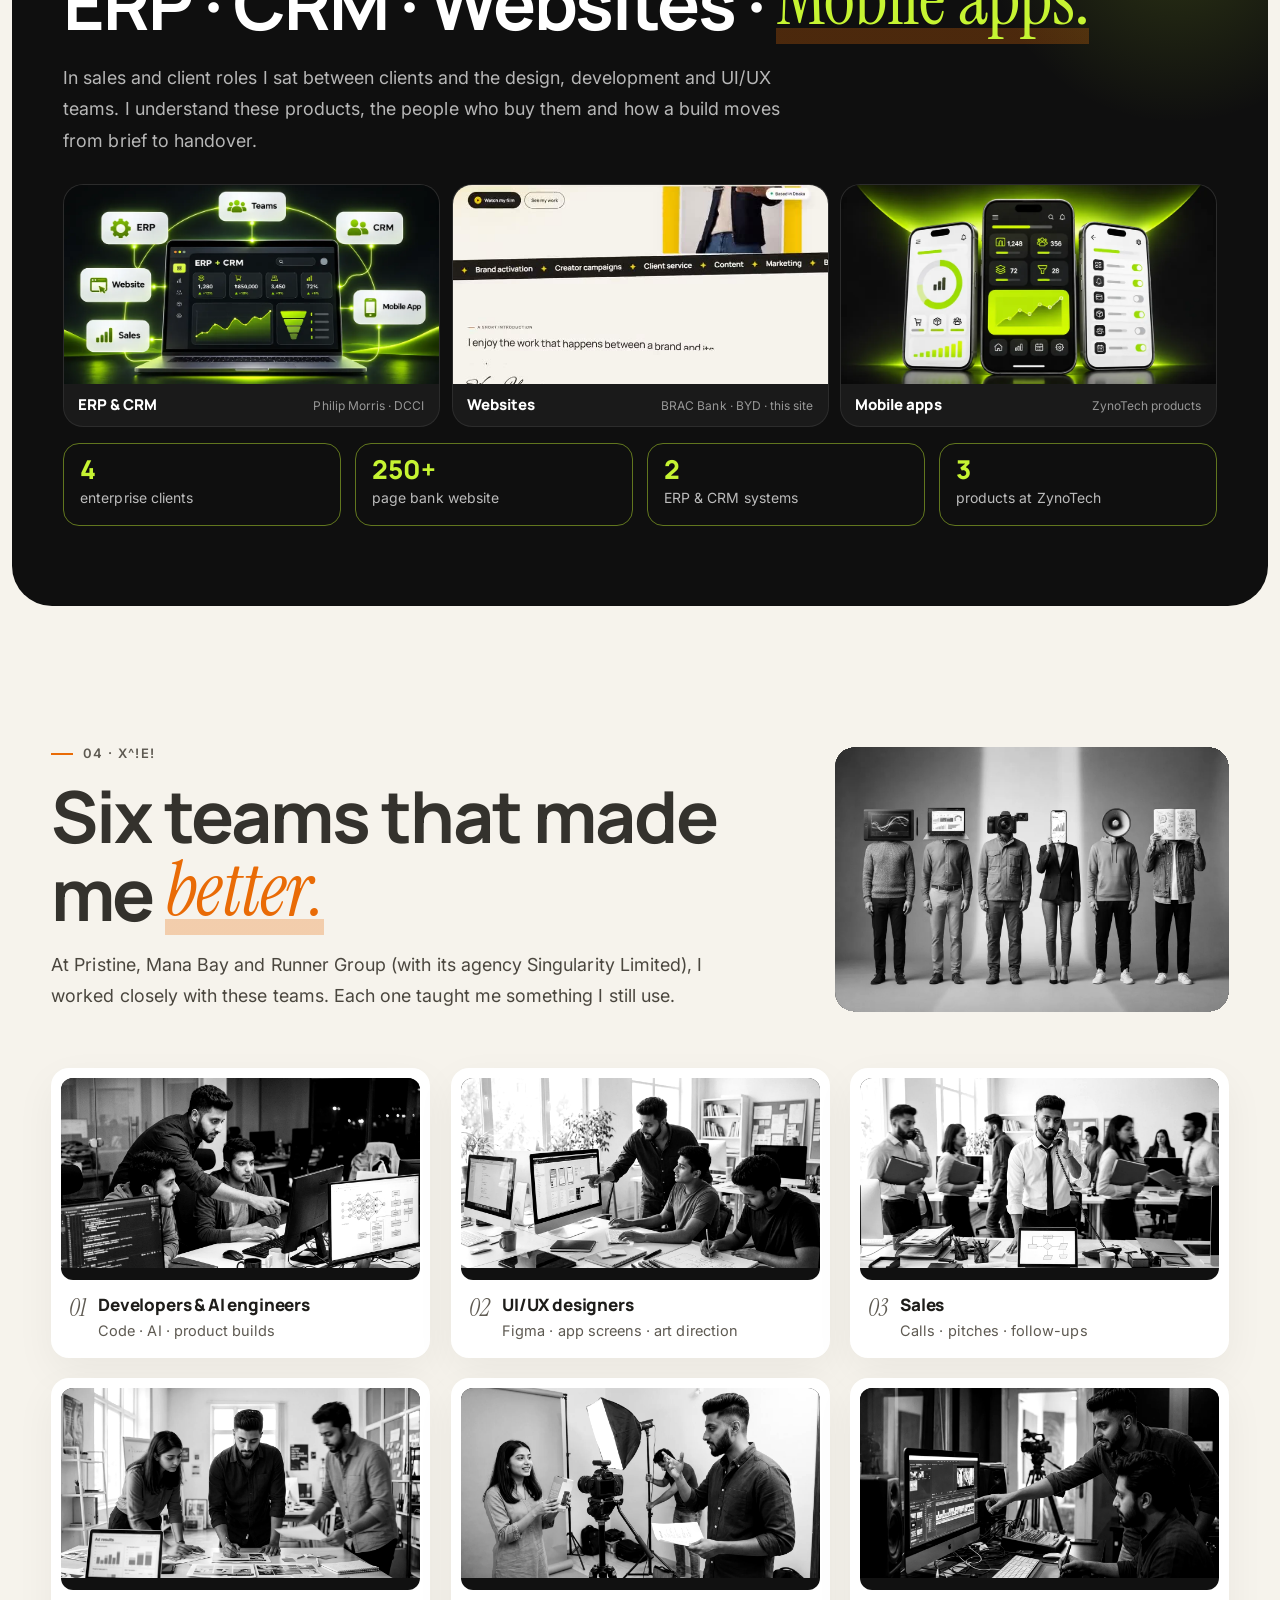
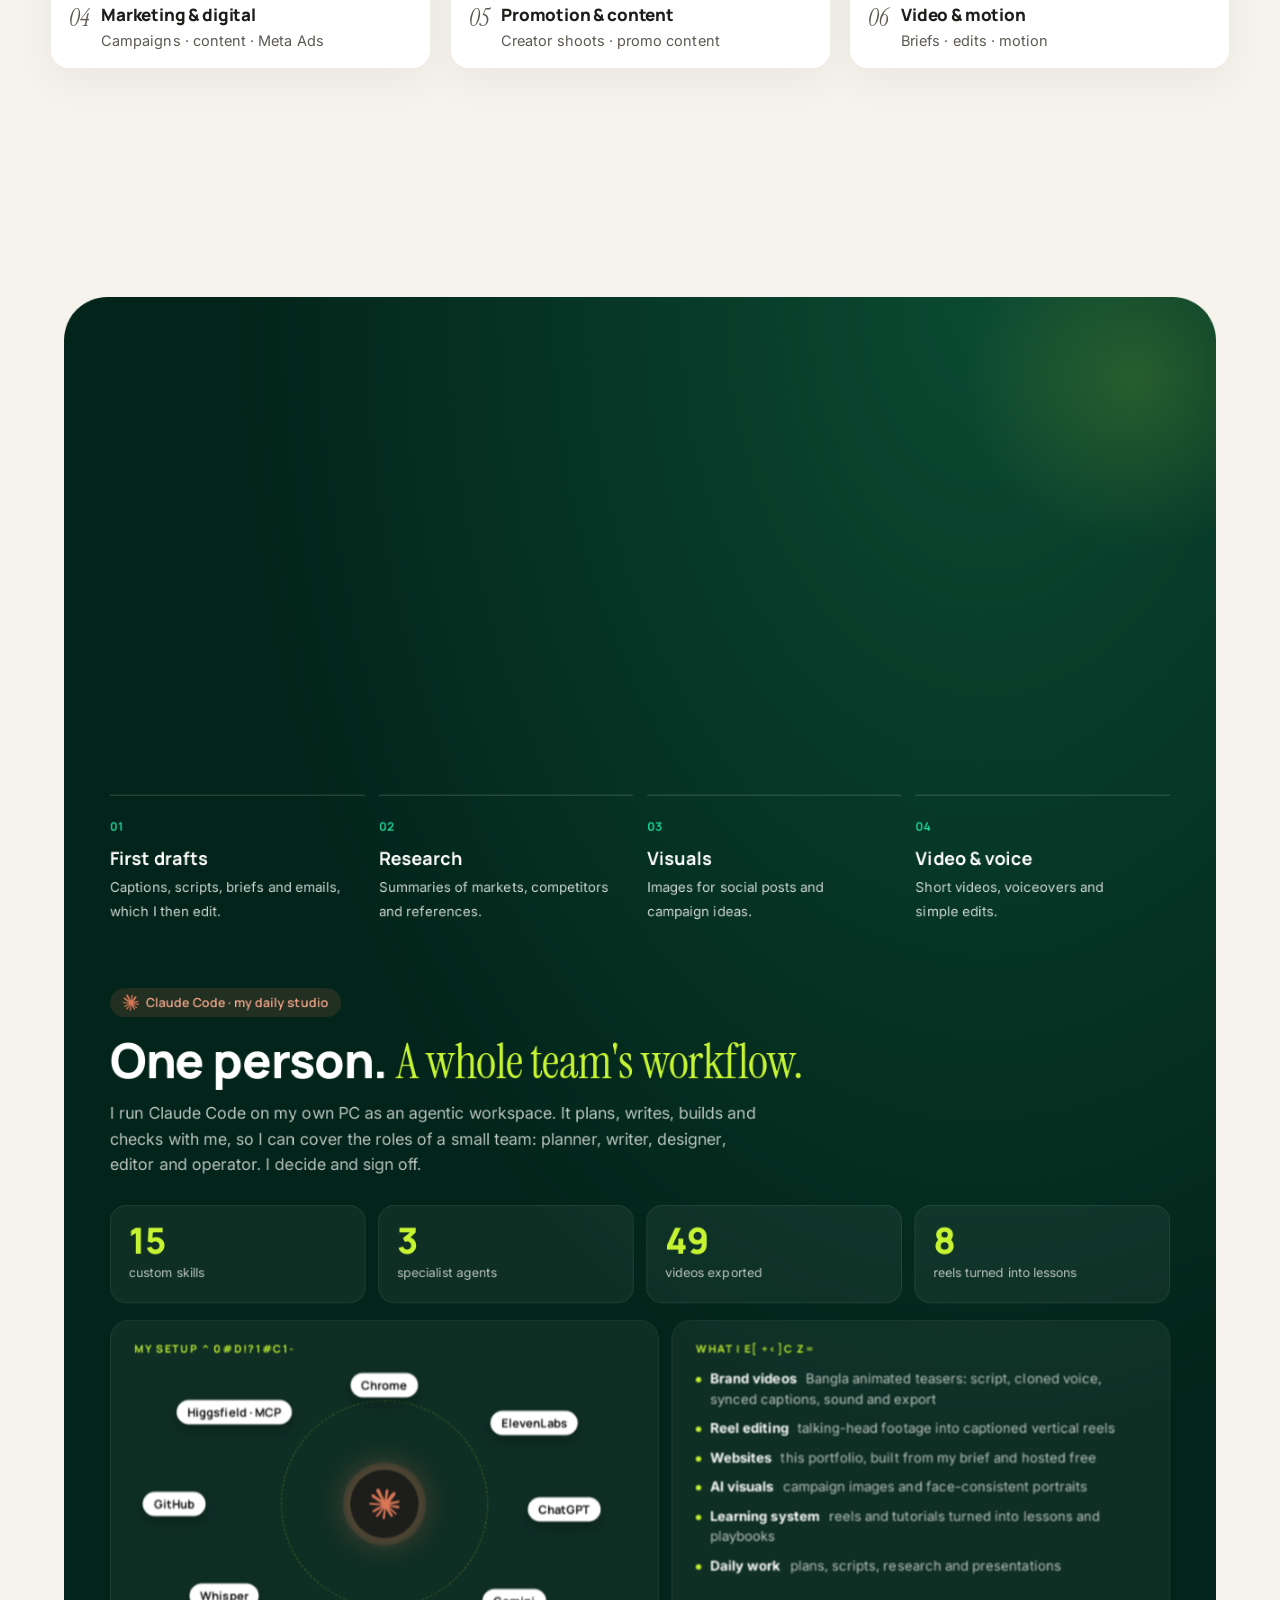
==== commit e93ec44f: "Hero: black tee, off-white joggers, white sneakers" ====
--- a/index.html
+++ b/index.html
@@ -17,7 +17,7 @@
 <link rel="preconnect" href="https://fonts.googleapis.com">
 <link rel="preconnect" href="https://fonts.gstatic.com" crossorigin>
 <link href="https://fonts.googleapis.com/css2?family=Manrope:wght@500;600;700;800&family=Inter:wght@400;500;600&family=Instrument+Serif:ital@0;1&family=Hind+Siliguri:wght@500;600&family=Mrs+Saint+Delafield&family=Anton&display=swap" rel="stylesheet">
-<link rel="stylesheet" href="assets/css/bundle.css?v=121"><link rel="preload" as="image" href="assets/img/kazi-hero-tee.webp">
+<link rel="stylesheet" href="assets/css/bundle.css?v=121"><link rel="preload" as="image" href="assets/img/kazi-hero-fit.webp">
 </head>
 <body>
 
@@ -65,7 +65,7 @@
   <!-- HOME -->
   <section class="m-sec m-home" id="m-home">
     <div class="m-heroimg m-r">
-      <img src="assets/img/kazi-hero-tee.webp" alt="Kazi Yeasir Arafat holding a pair of glasses" width="900" height="1205">
+      <img src="assets/img/kazi-hero-fit.webp" alt="Kazi Yeasir Arafat holding a pair of glasses" width="900" height="1200">
       <span class="m-stk s1">Dhaka, BD</span><span class="m-stk s2">Marketing &amp; BD</span>
       <button class="m-stk s3" data-film>▶ 2-min film</button>
       <i class="m-glow" aria-hidden="true"></i>
@@ -262,7 +262,7 @@
   <div class="hero-visual">
     <div class="hero-arch"></div>
     <figure class="hero-punch hero-desk">
-      <img src="assets/img/kazi-hero-tee.webp" alt="Kazi in a navy jacket and cream knit holding a pair of clear glasses toward the camera" width="900" height="1205" fetchpriority="high">
+      <img src="assets/img/kazi-hero-fit.webp" alt="Kazi in a black t-shirt, off-white joggers and white sneakers, holding a pair of clear glasses" width="900" height="1200" fetchpriority="high">
     </figure>
     <span class="chip chip-a">BBA in Marketing · NSU</span>
     <span class="chip chip-b"><i class="dot"></i> Based in Dhaka</span>
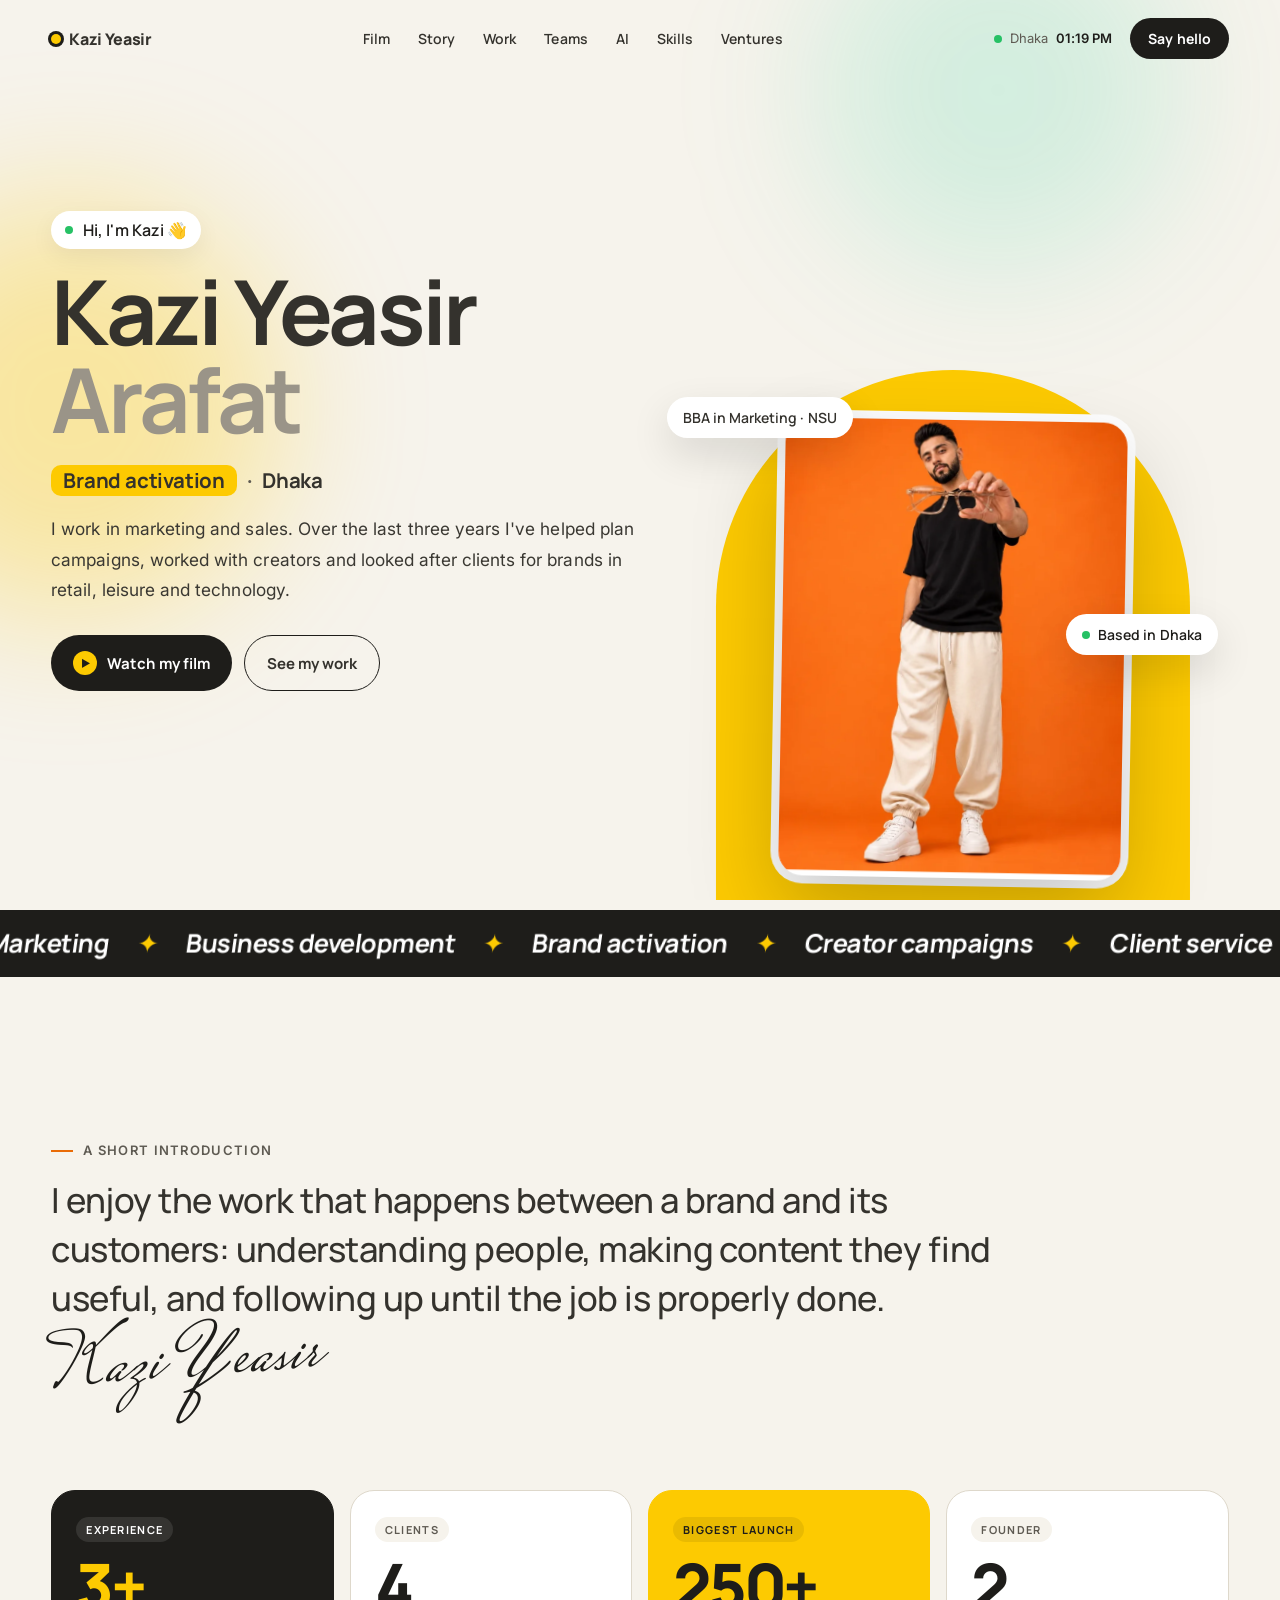
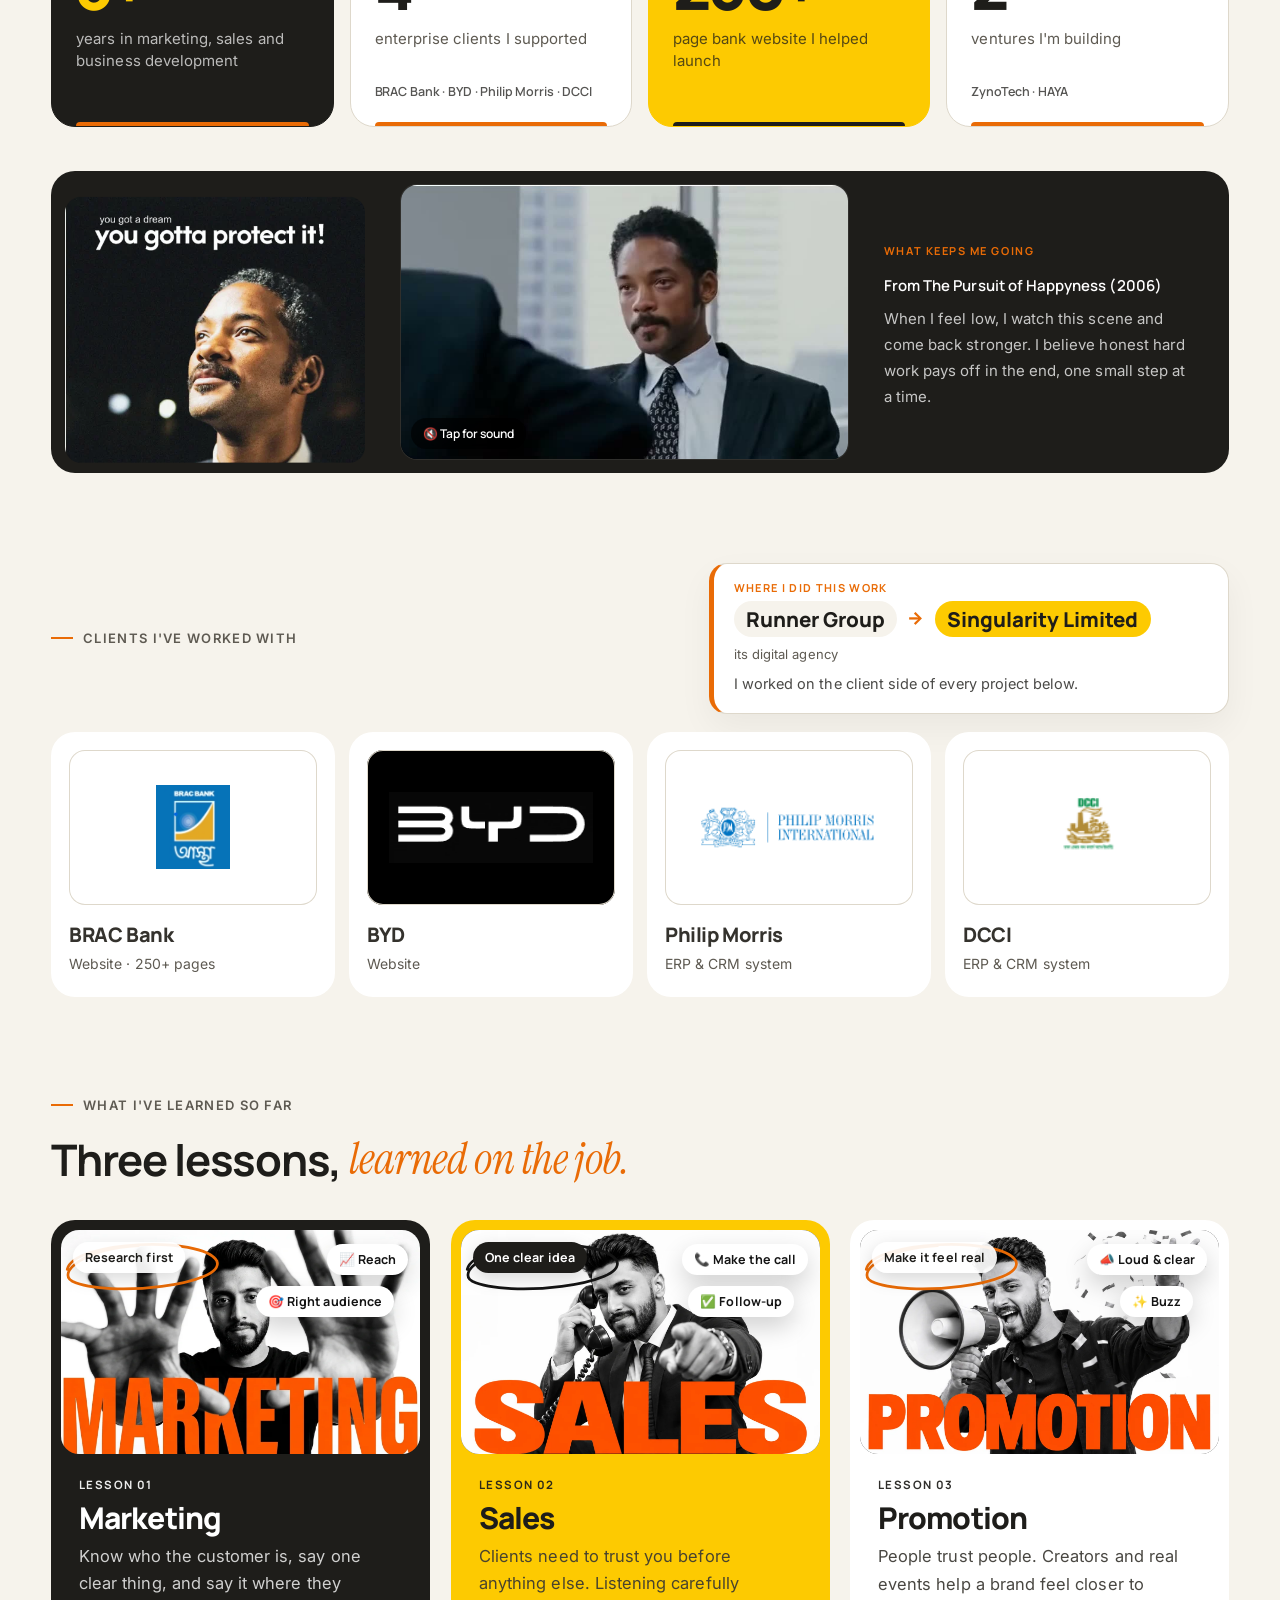
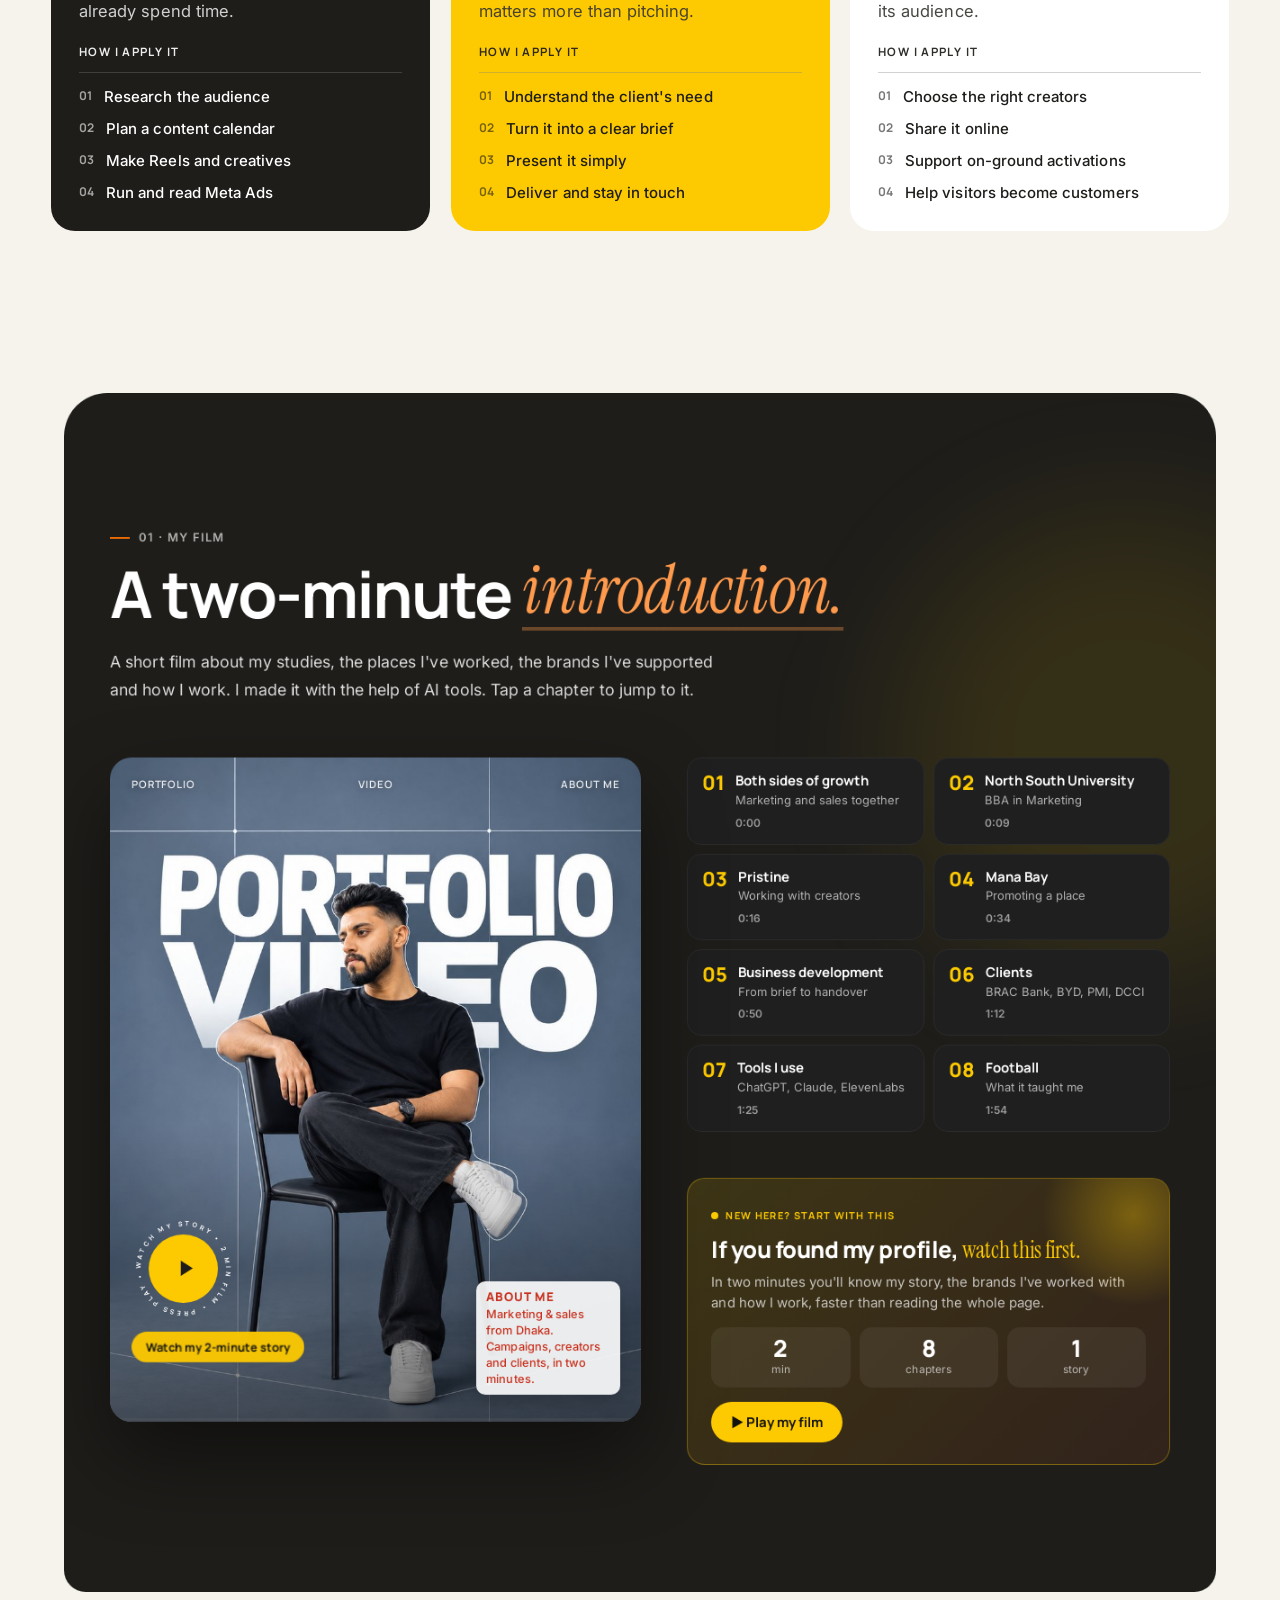
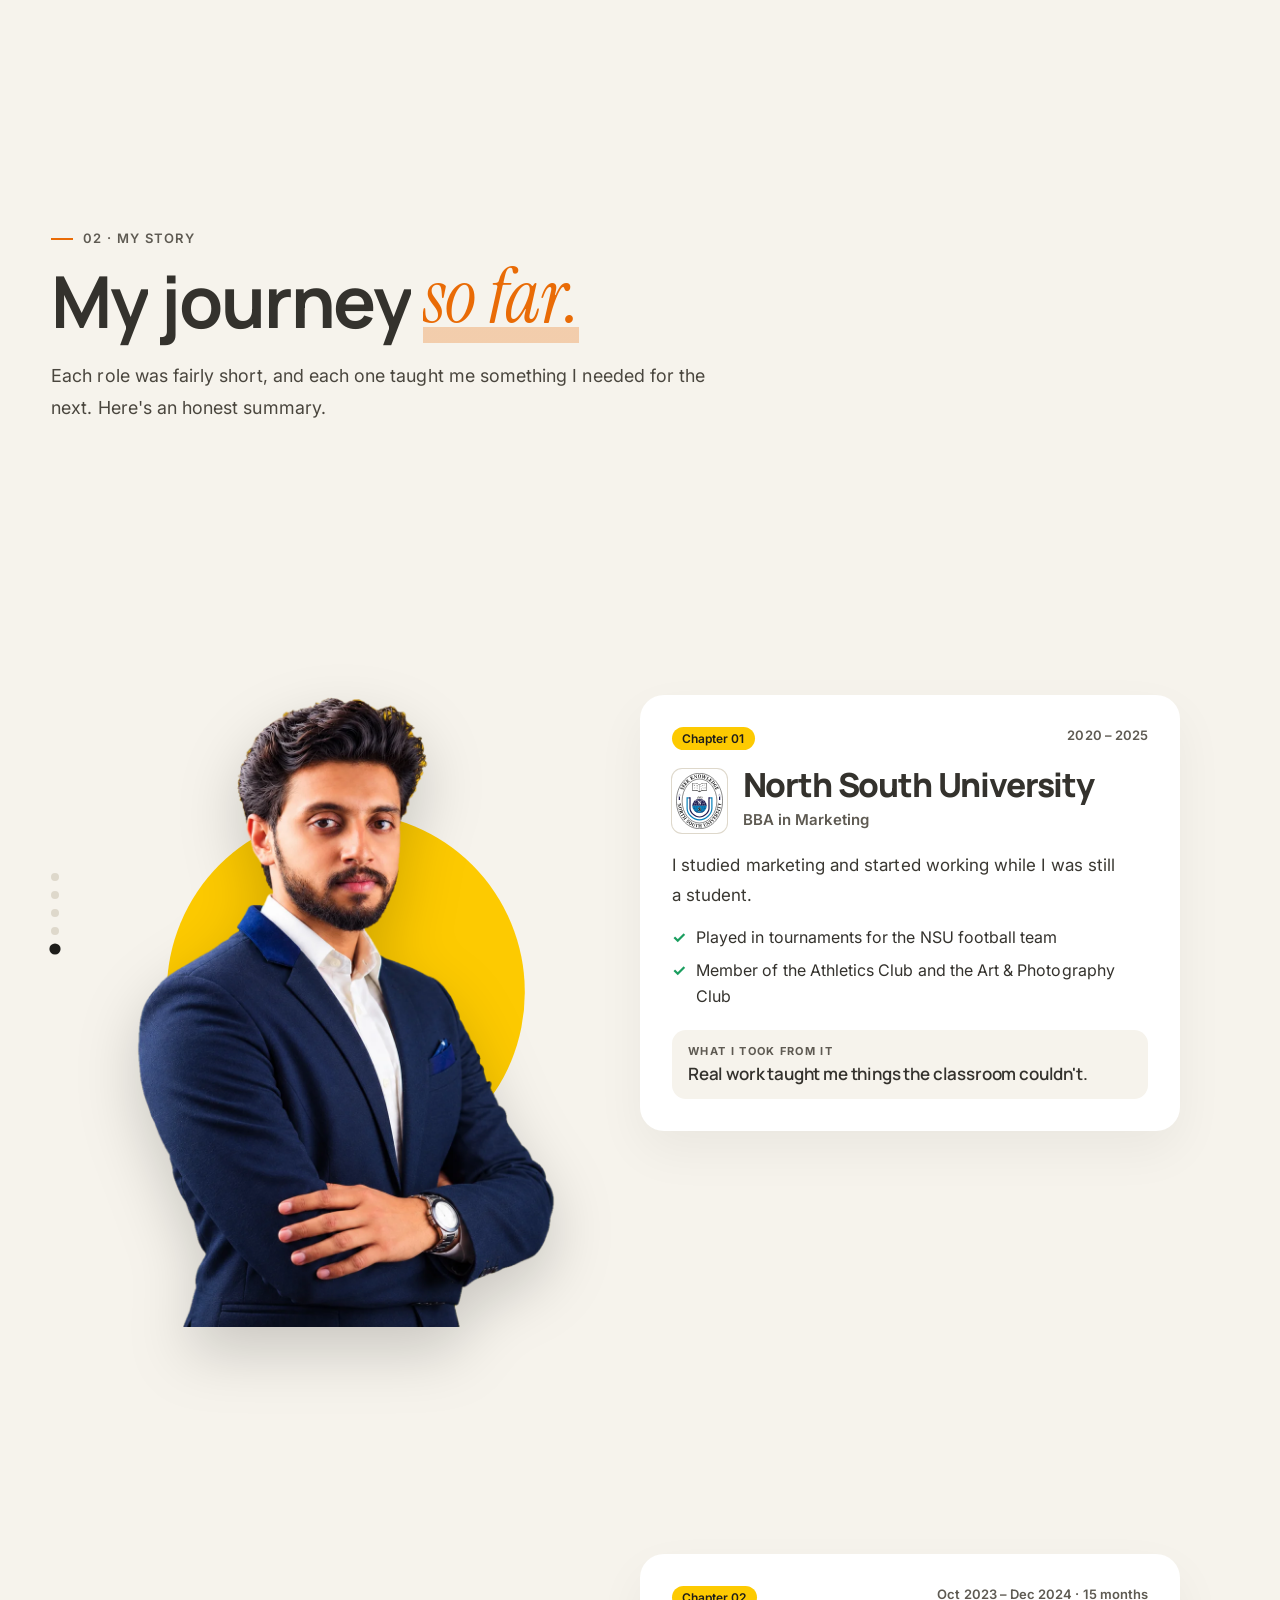
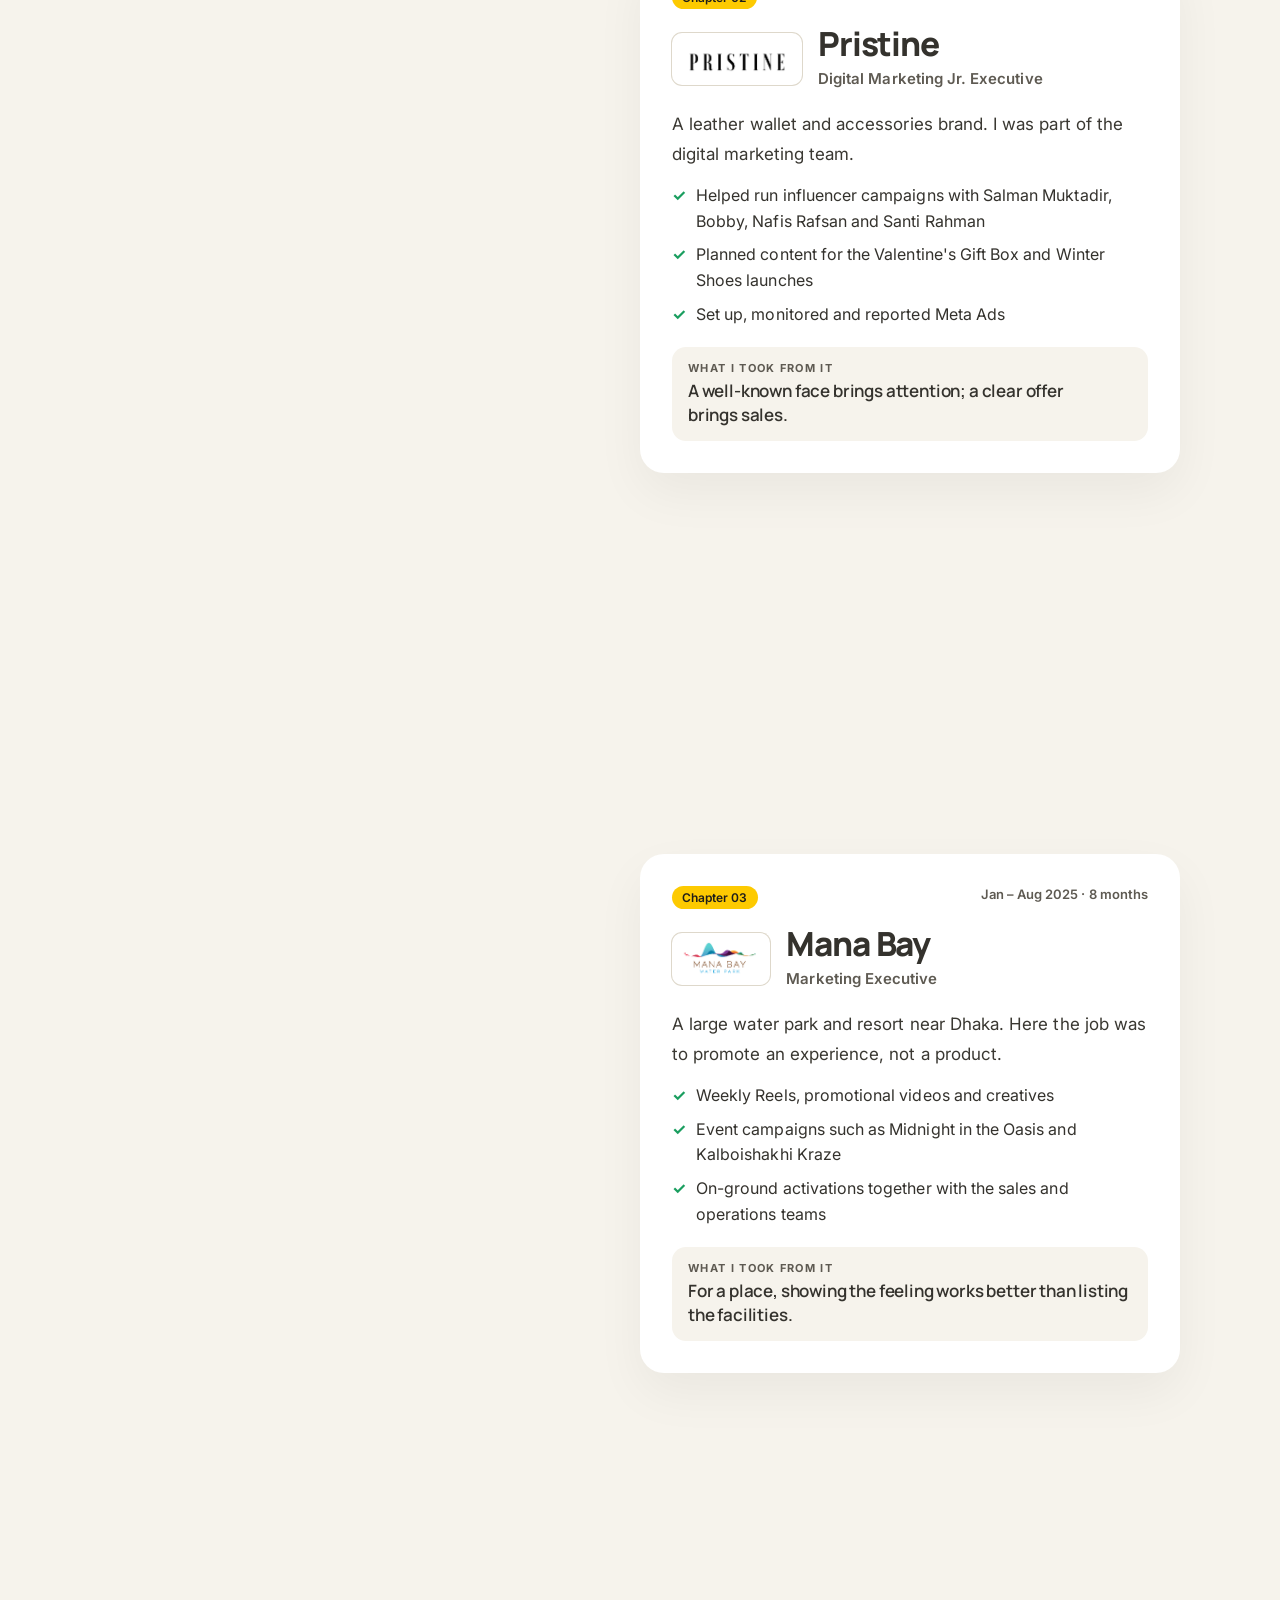
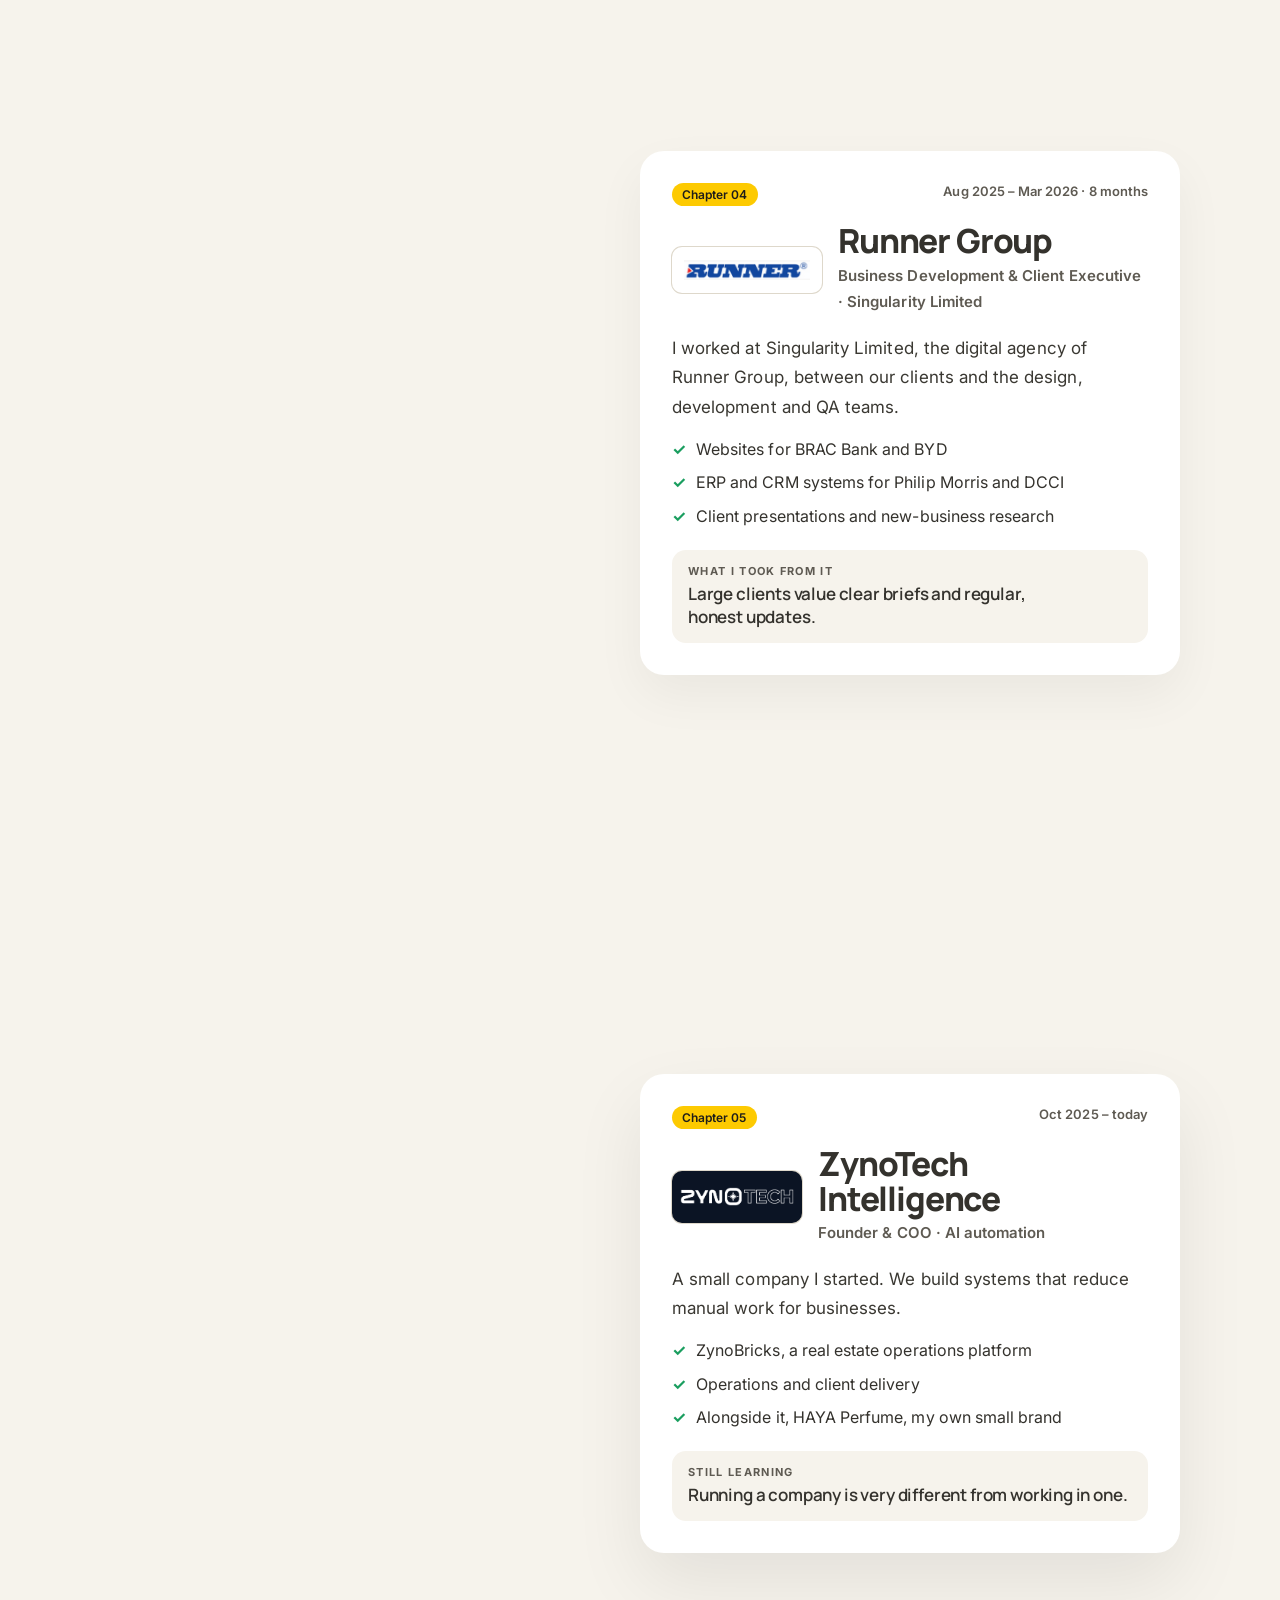
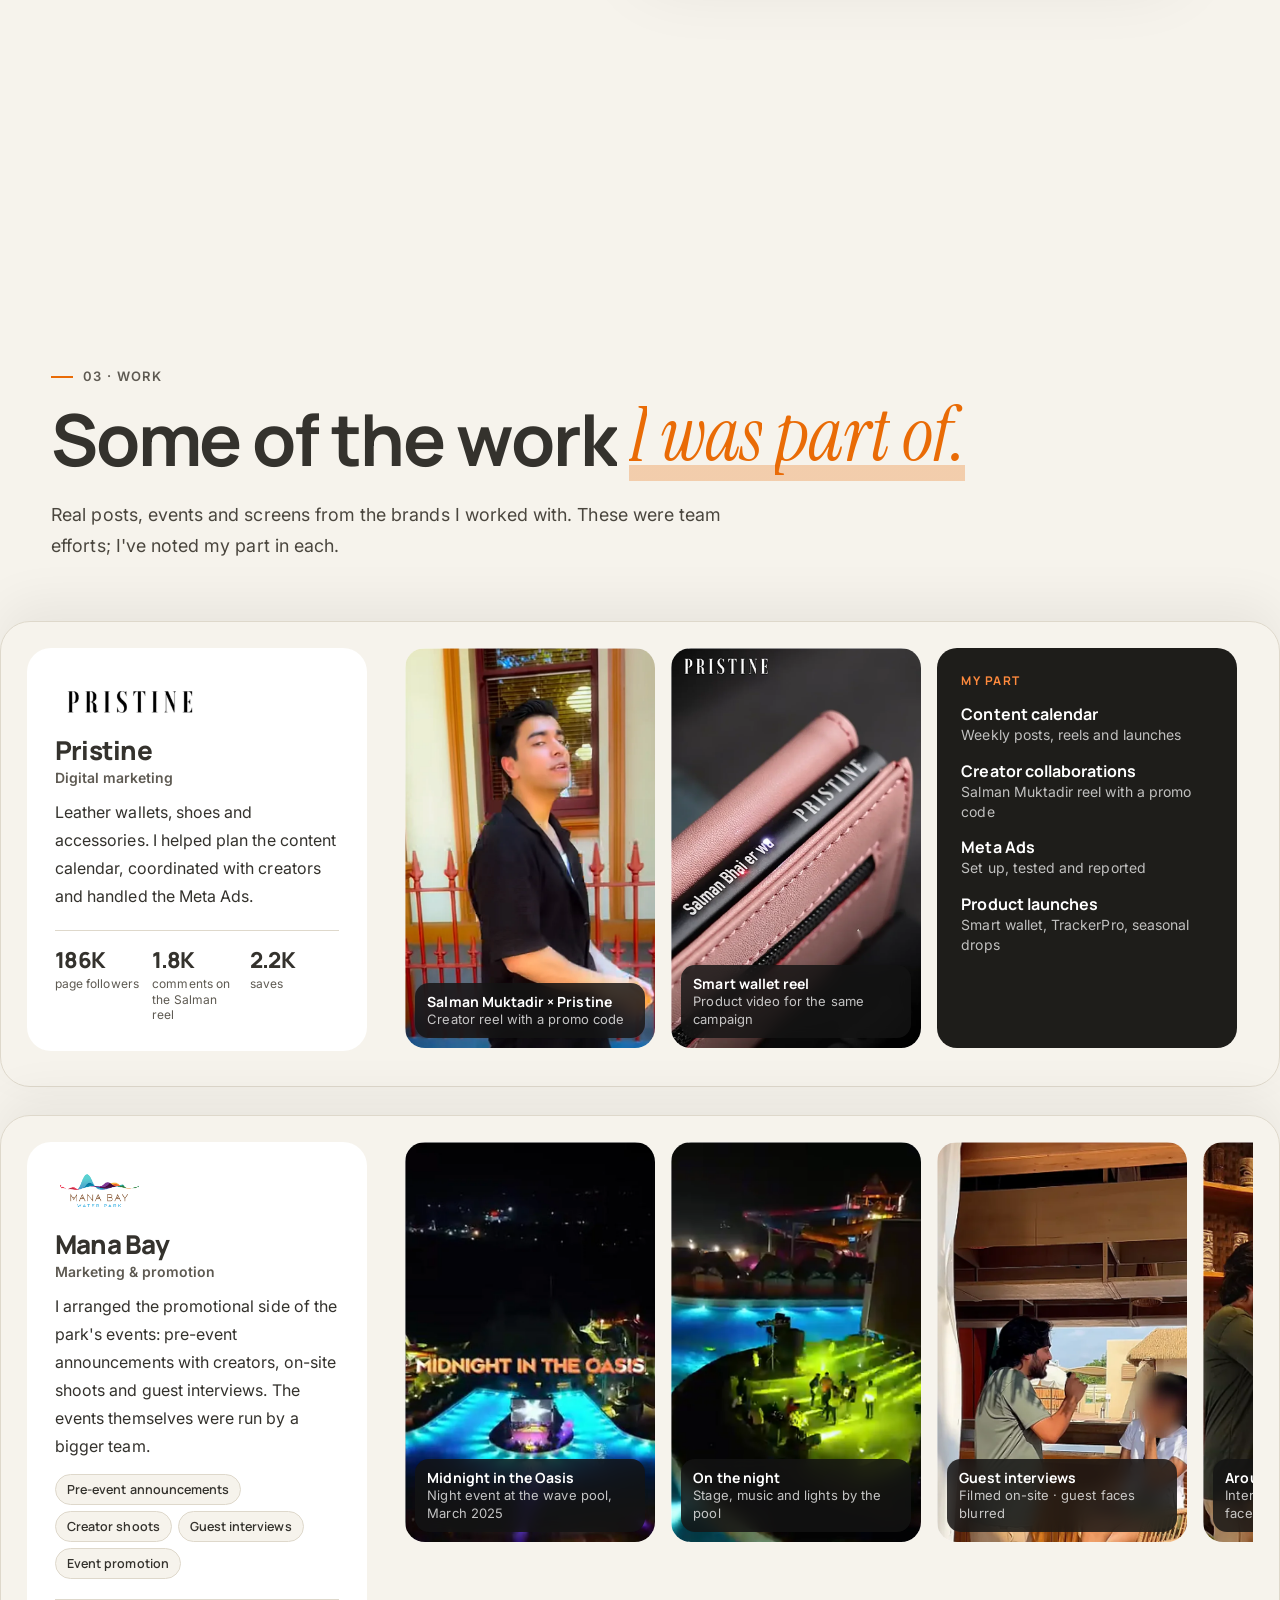
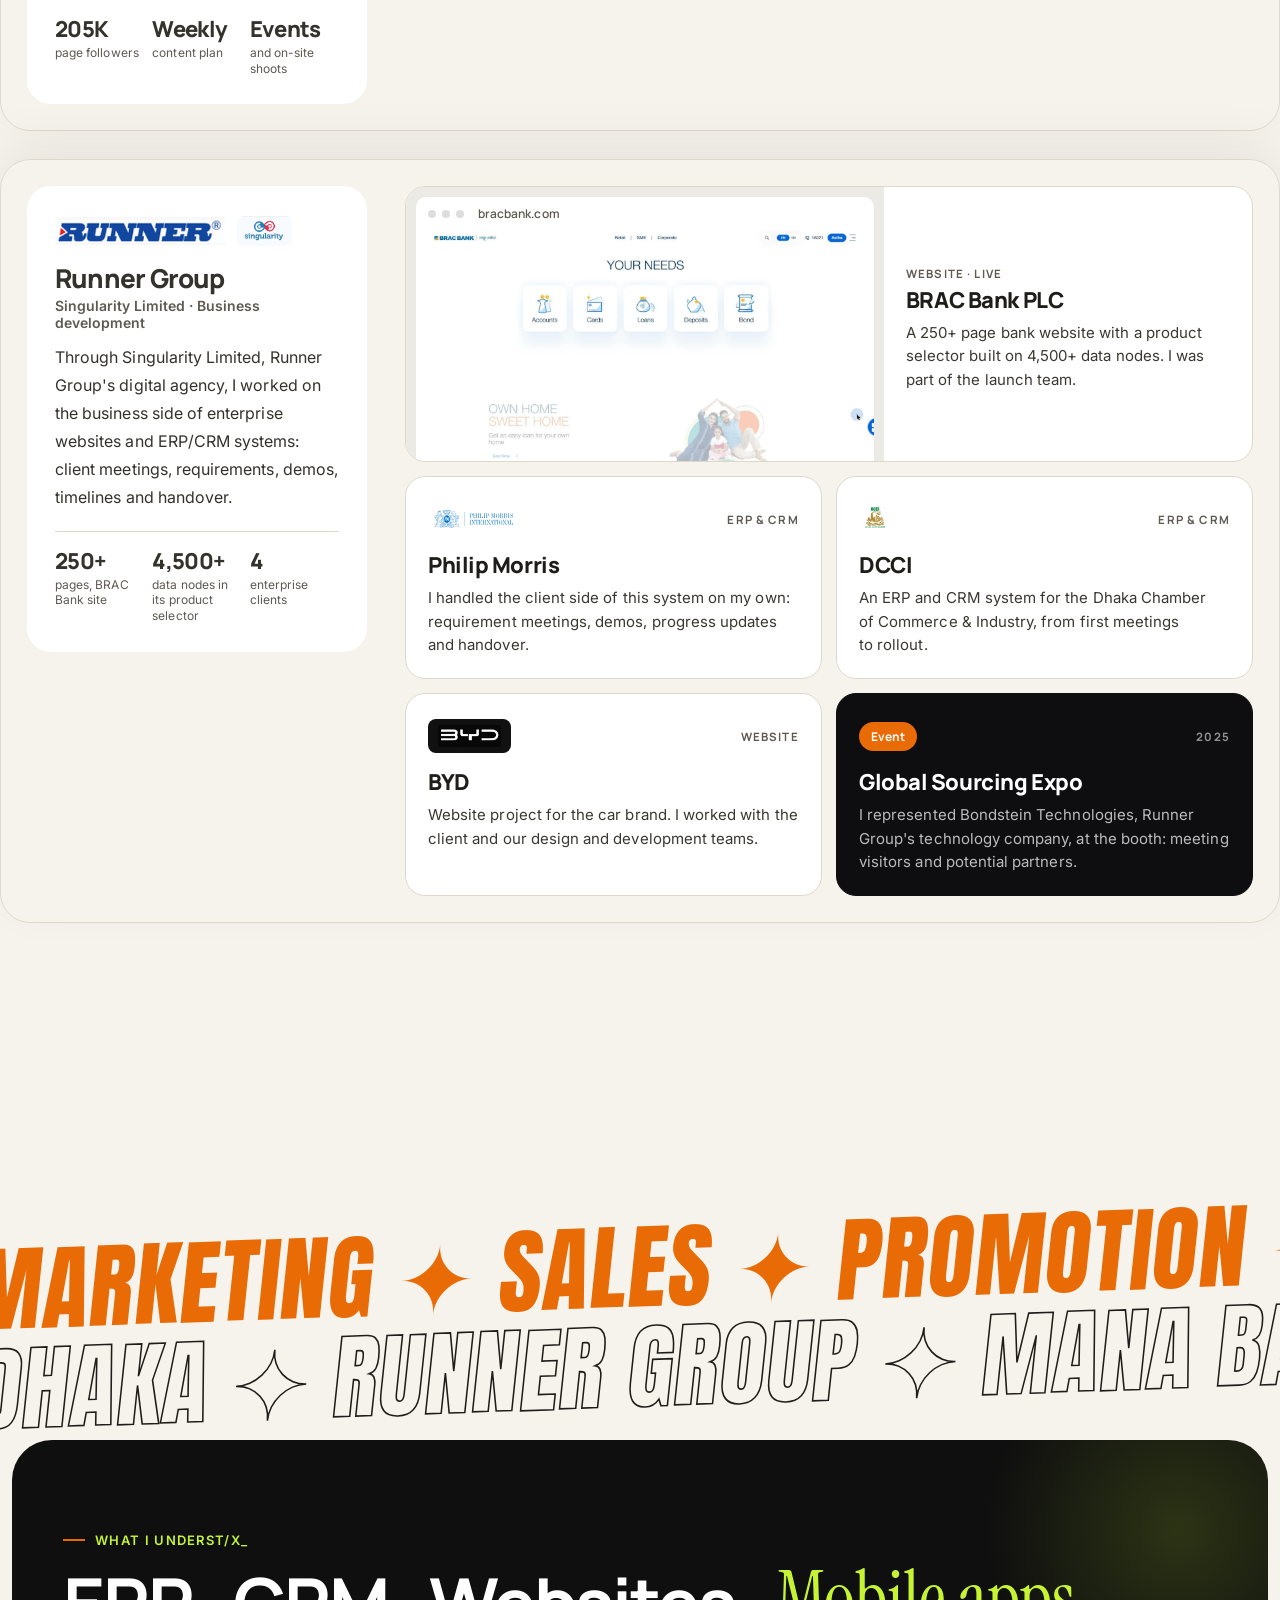
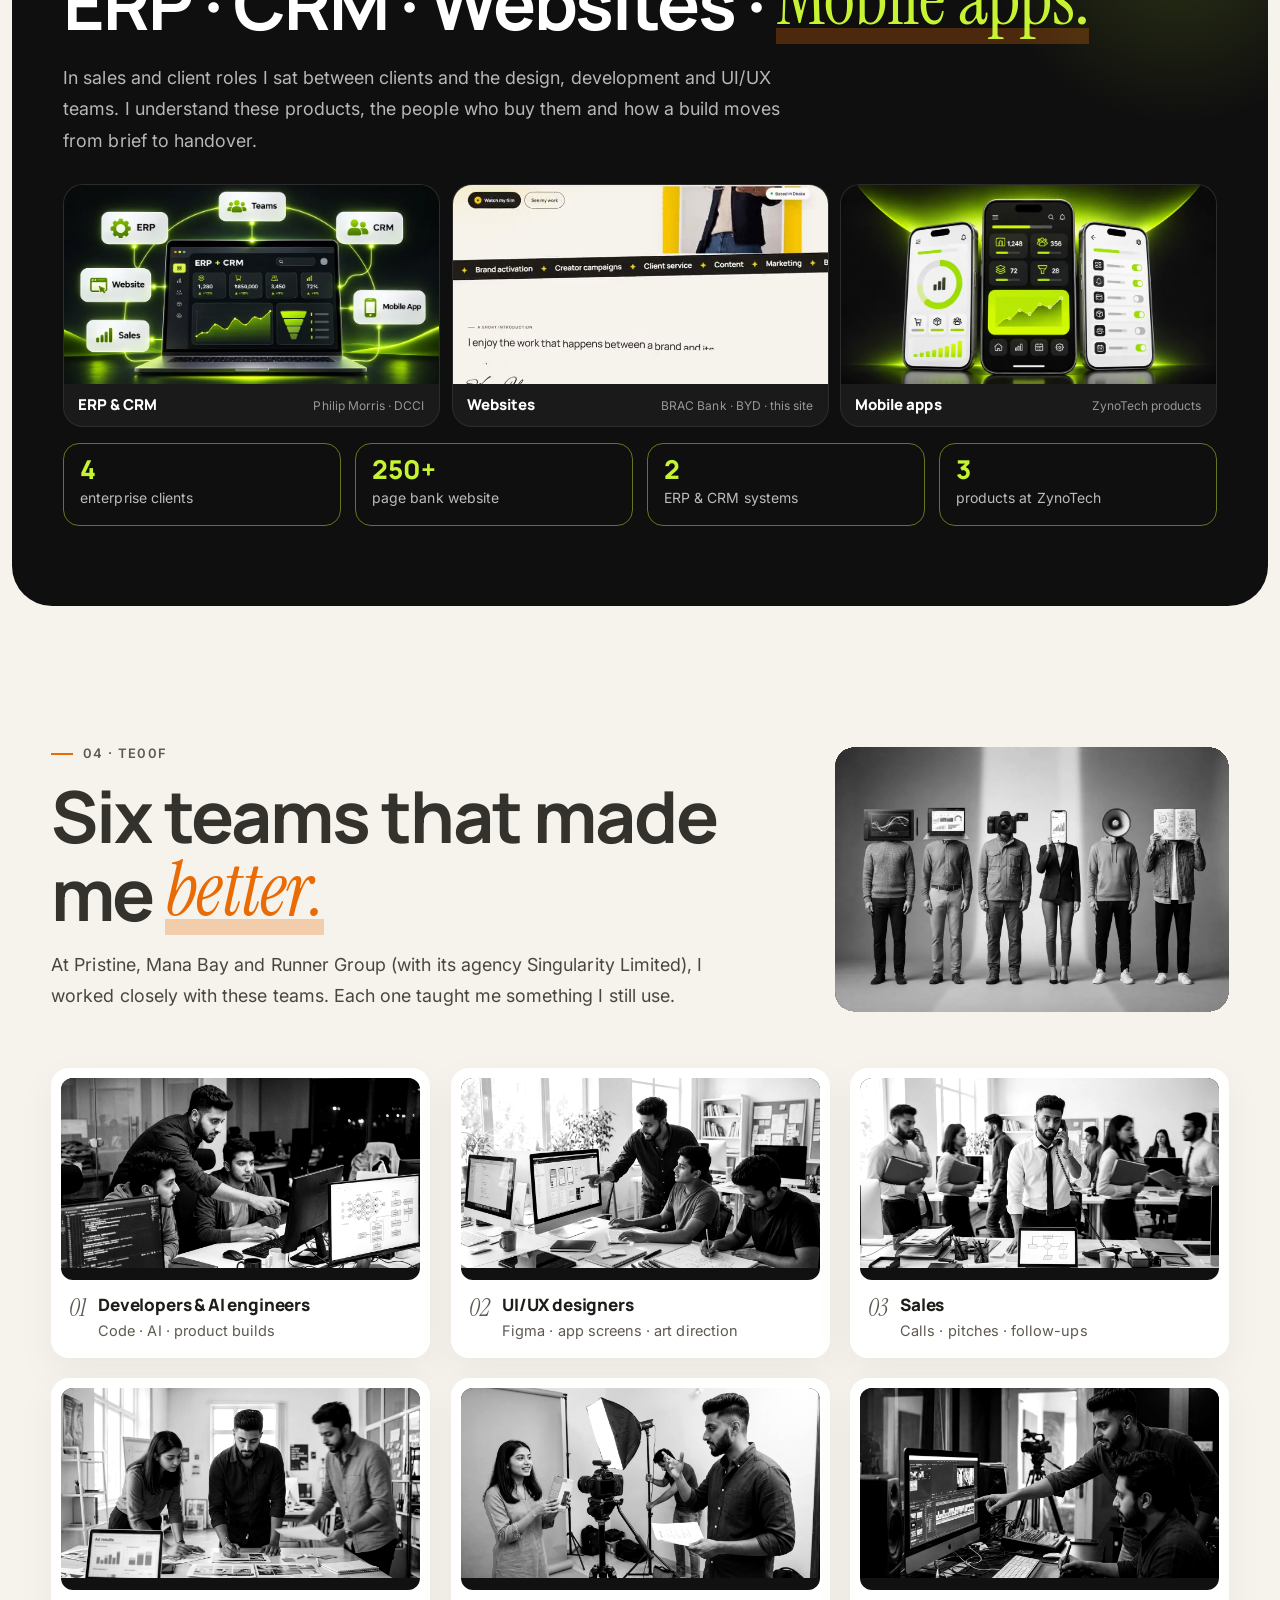
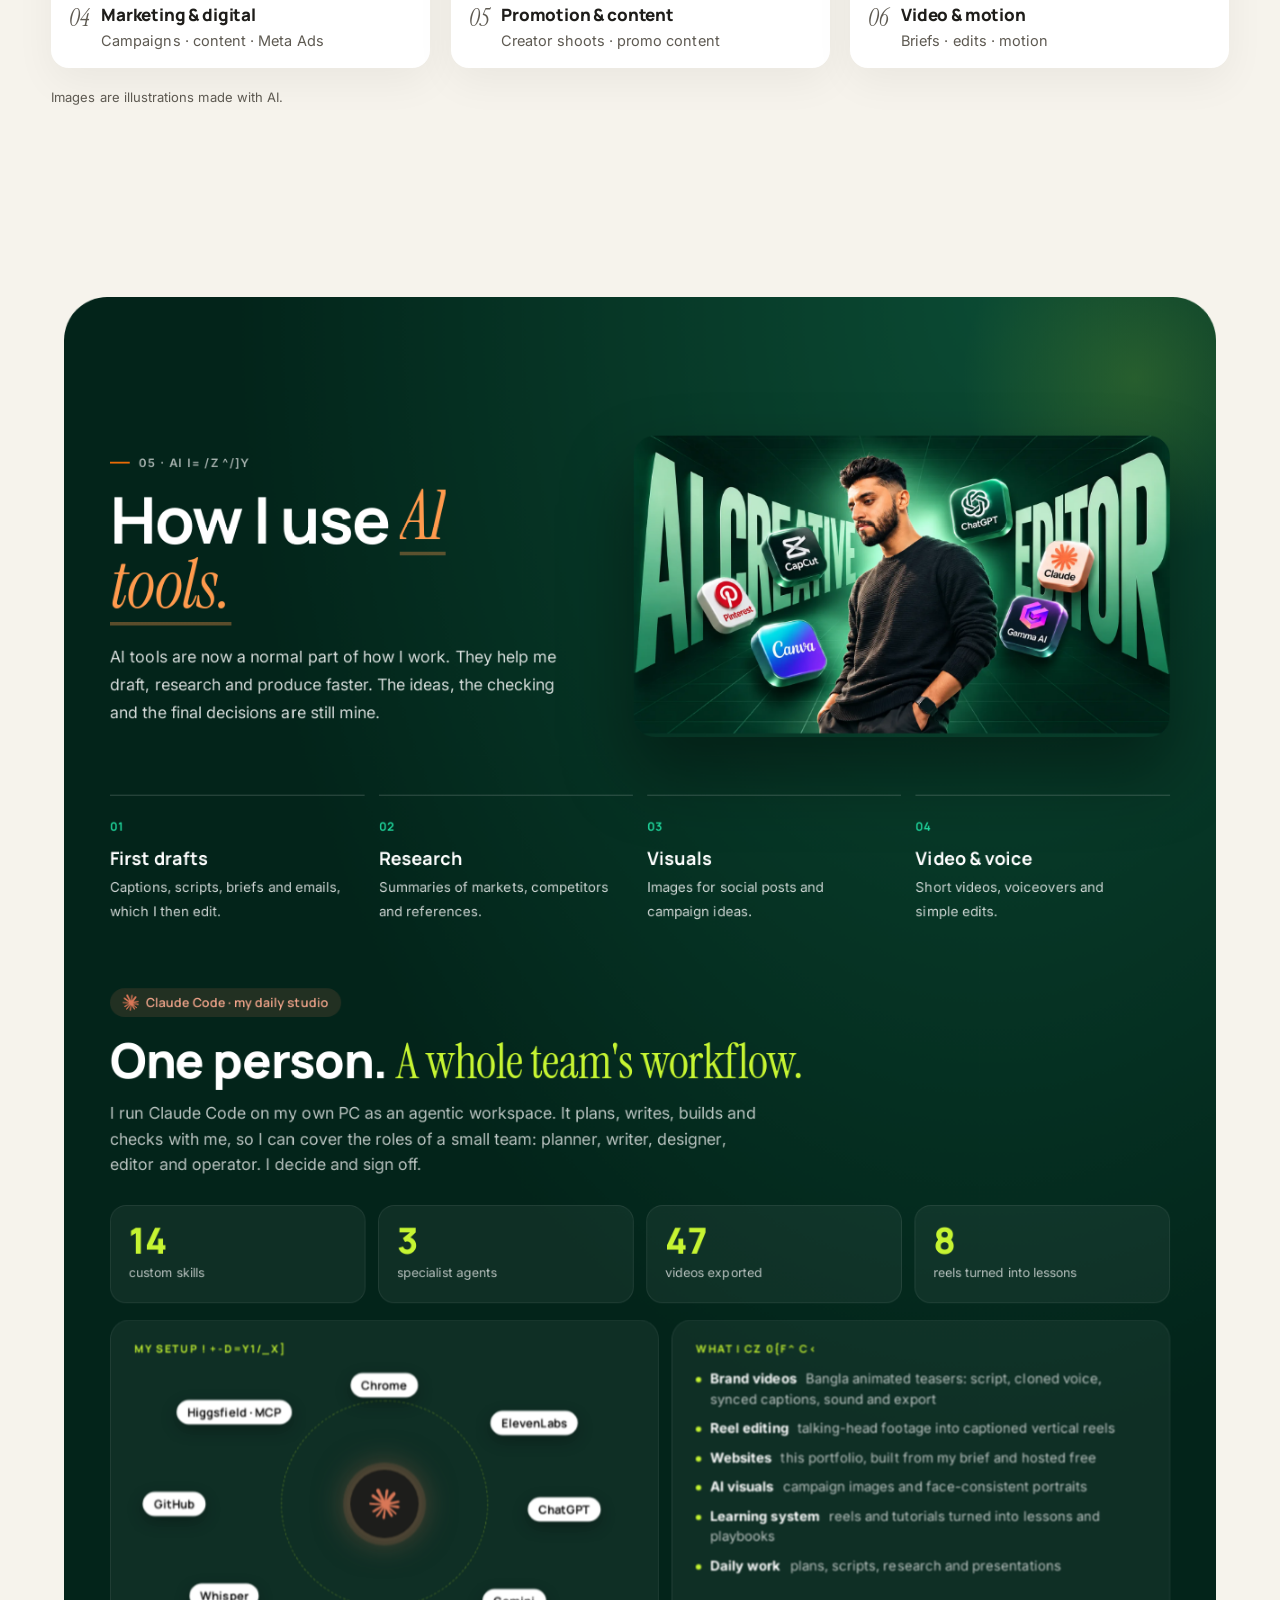
==== commit a8679d4a: "Hero: orange background version" ====
--- a/index.html
+++ b/index.html
@@ -17,7 +17,7 @@
 <link rel="preconnect" href="https://fonts.googleapis.com">
 <link rel="preconnect" href="https://fonts.gstatic.com" crossorigin>
 <link href="https://fonts.googleapis.com/css2?family=Manrope:wght@500;600;700;800&family=Inter:wght@400;500;600&family=Instrument+Serif:ital@0;1&family=Hind+Siliguri:wght@500;600&family=Mrs+Saint+Delafield&family=Anton&display=swap" rel="stylesheet">
-<link rel="stylesheet" href="assets/css/bundle.css?v=121"><link rel="preload" as="image" href="assets/img/kazi-hero-fit.webp">
+<link rel="stylesheet" href="assets/css/bundle.css?v=121"><link rel="preload" as="image" href="assets/img/kazi-hero-orange.webp">
 </head>
 <body>
 
@@ -65,7 +65,7 @@
   <!-- HOME -->
   <section class="m-sec m-home" id="m-home">
     <div class="m-heroimg m-r">
-      <img src="assets/img/kazi-hero-fit.webp" alt="Kazi Yeasir Arafat holding a pair of glasses" width="900" height="1200">
+      <img src="assets/img/kazi-hero-orange.webp" alt="Kazi Yeasir Arafat holding a pair of glasses" width="900" height="1200">
       <span class="m-stk s1">Dhaka, BD</span><span class="m-stk s2">Marketing &amp; BD</span>
       <button class="m-stk s3" data-film>▶ 2-min film</button>
       <i class="m-glow" aria-hidden="true"></i>
@@ -262,7 +262,7 @@
   <div class="hero-visual">
     <div class="hero-arch"></div>
     <figure class="hero-punch hero-desk">
-      <img src="assets/img/kazi-hero-fit.webp" alt="Kazi in a black t-shirt, off-white joggers and white sneakers, holding a pair of clear glasses" width="900" height="1200" fetchpriority="high">
+      <img src="assets/img/kazi-hero-orange.webp" alt="Kazi in a black t-shirt, off-white joggers and white sneakers, holding a pair of clear glasses" width="900" height="1200" fetchpriority="high">
     </figure>
     <span class="chip chip-a">BBA in Marketing · NSU</span>
     <span class="chip chip-b"><i class="dot"></i> Based in Dhaka</span>
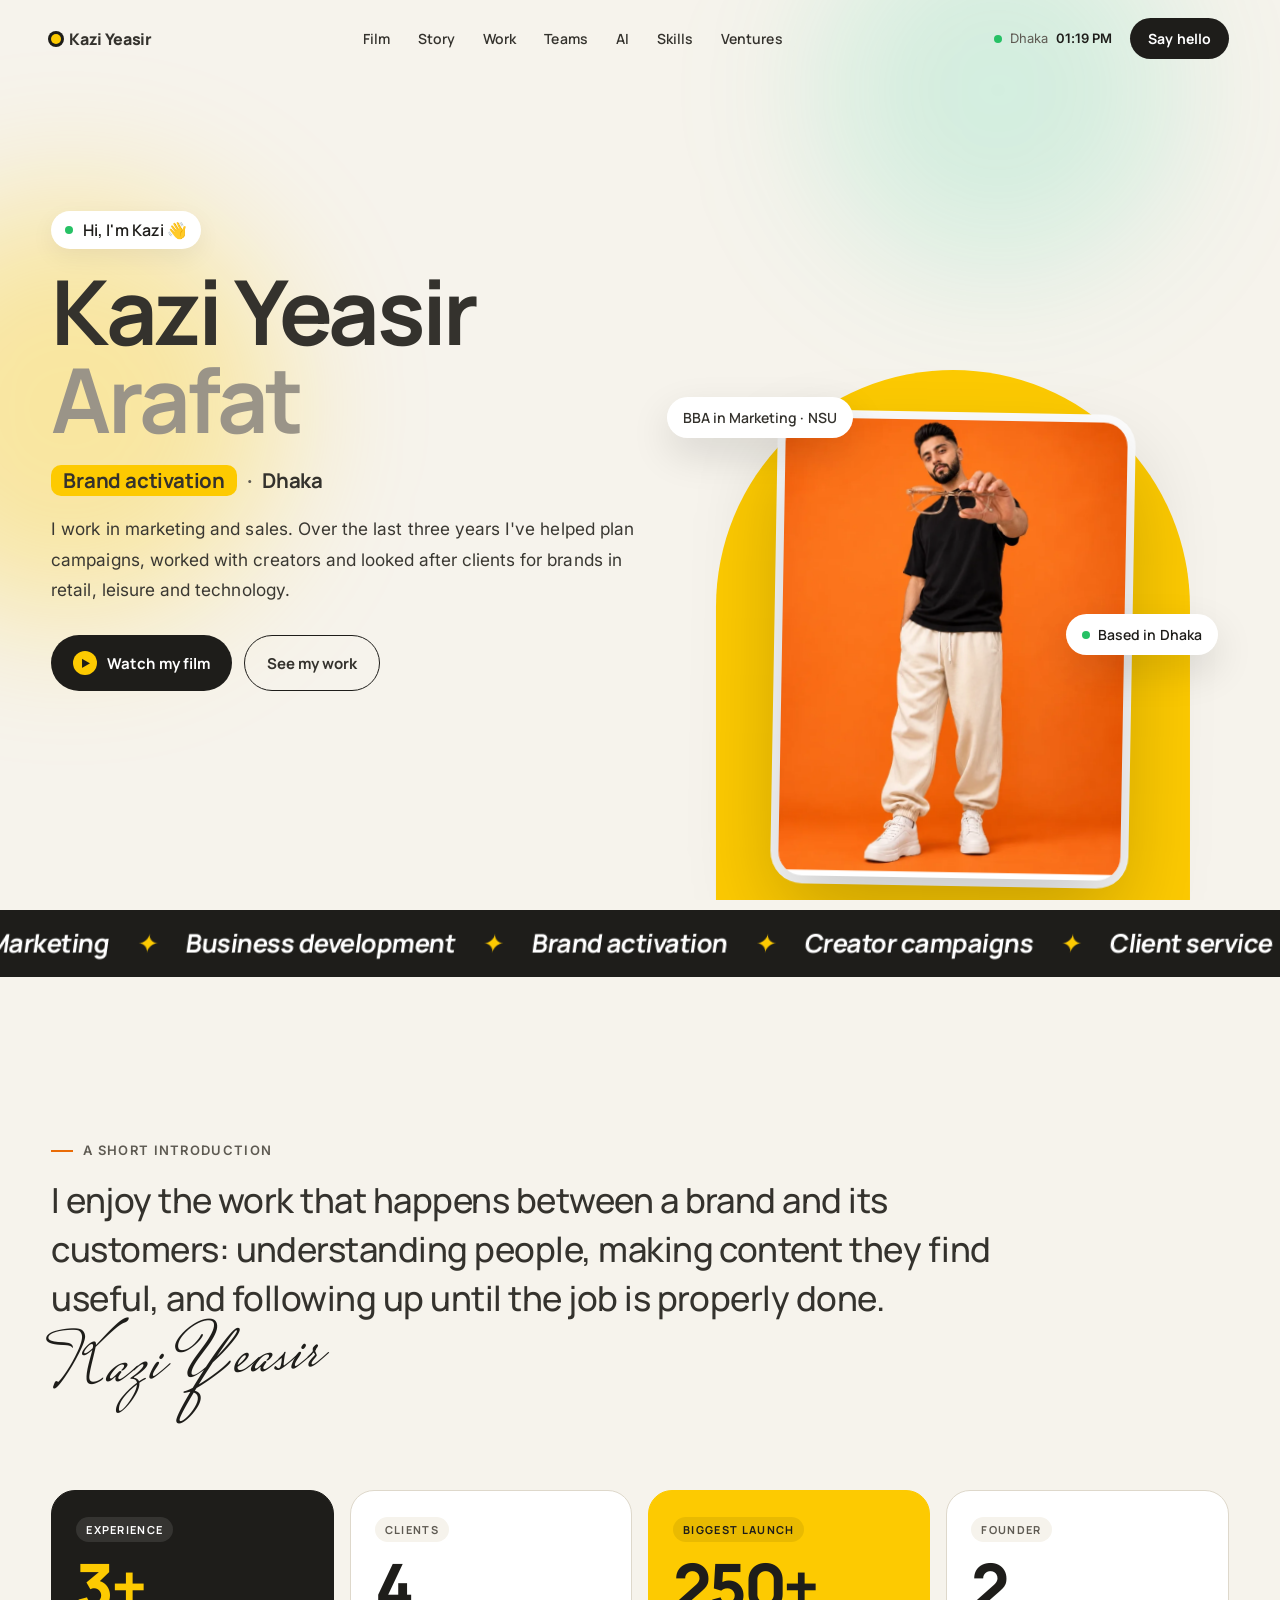
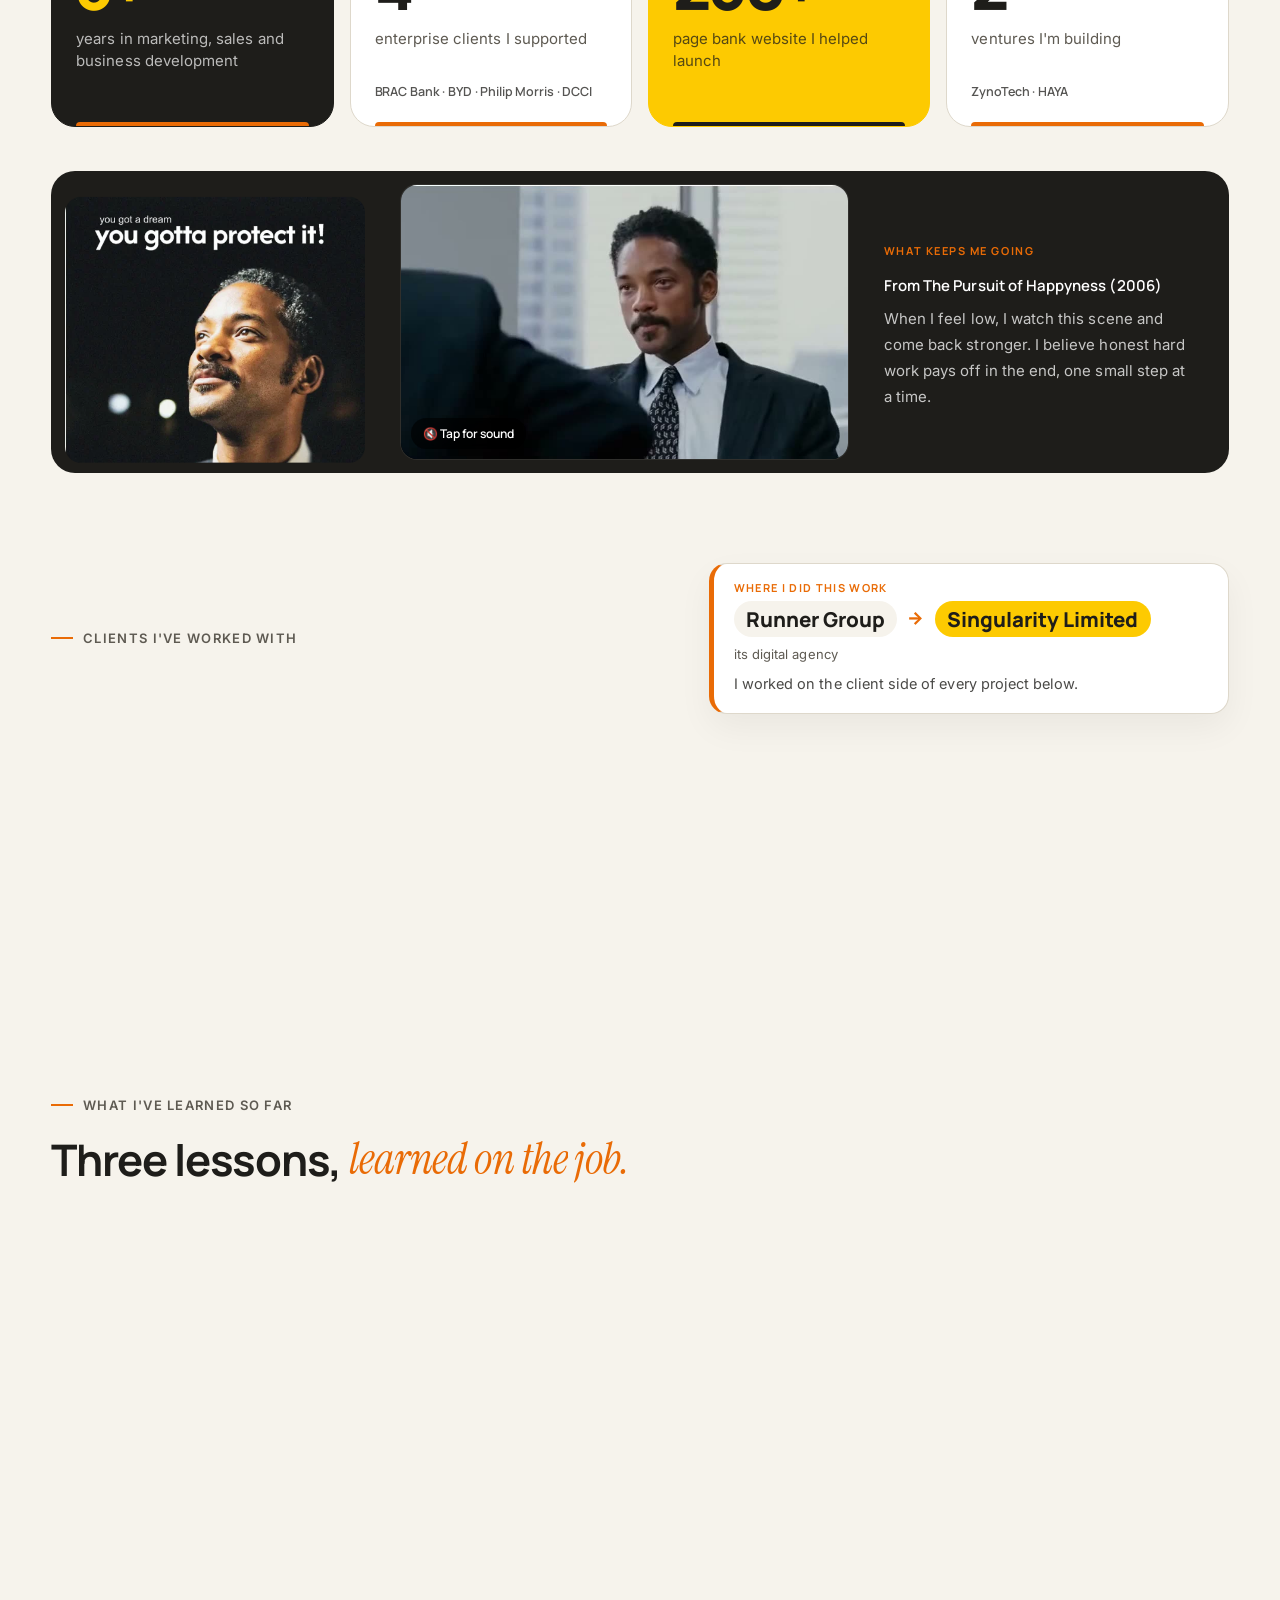
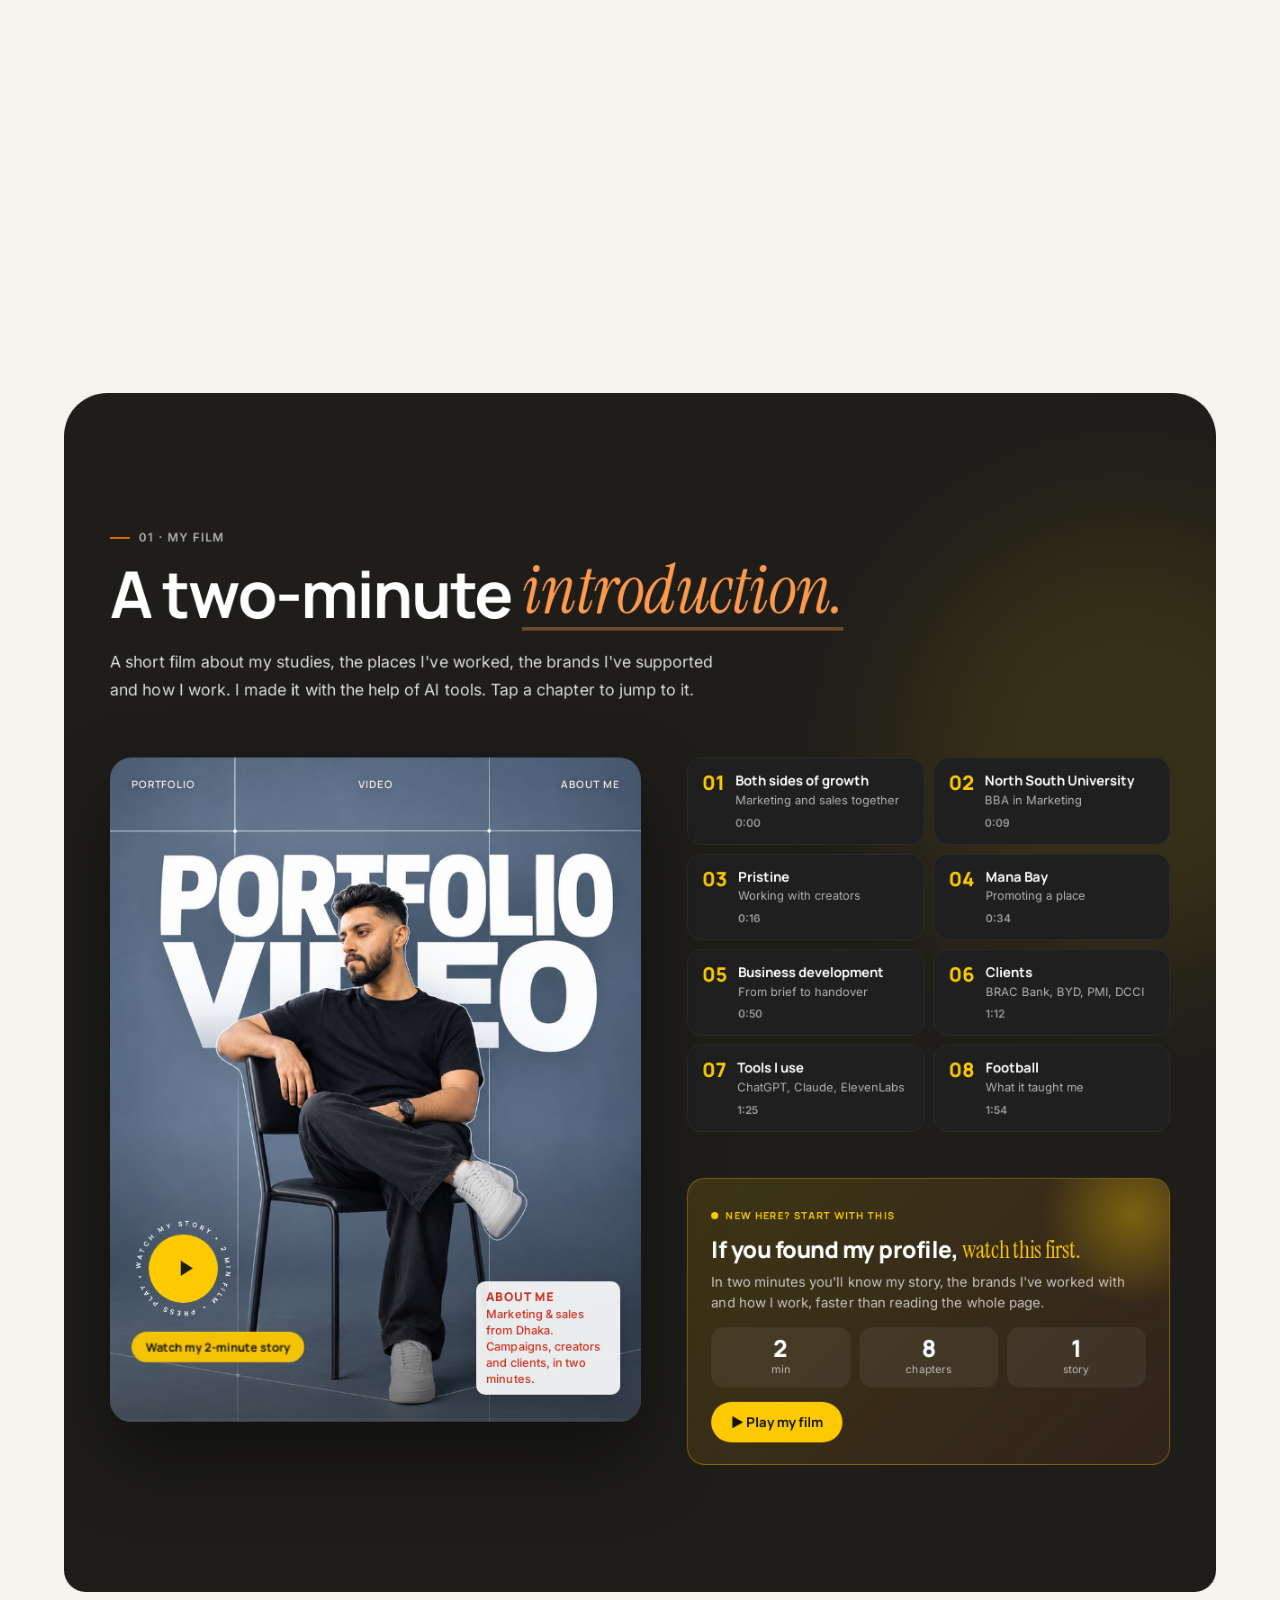
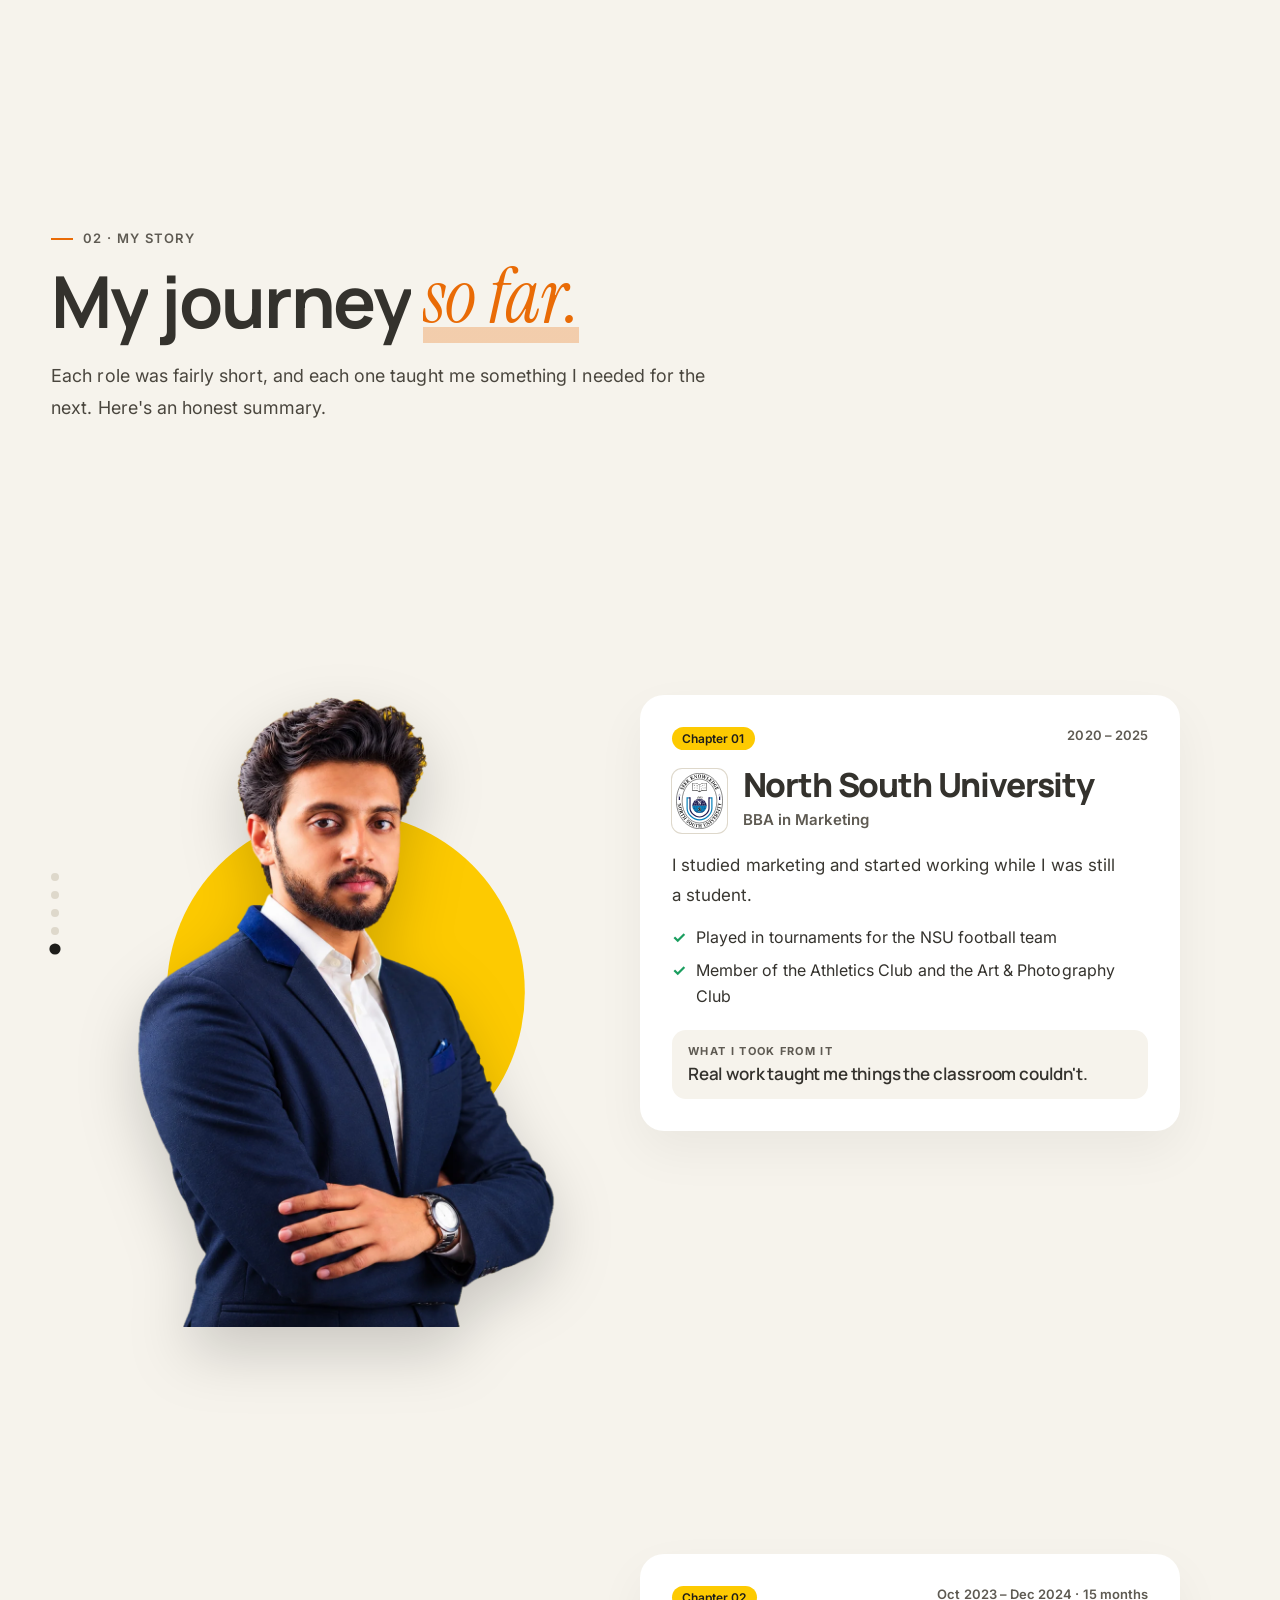
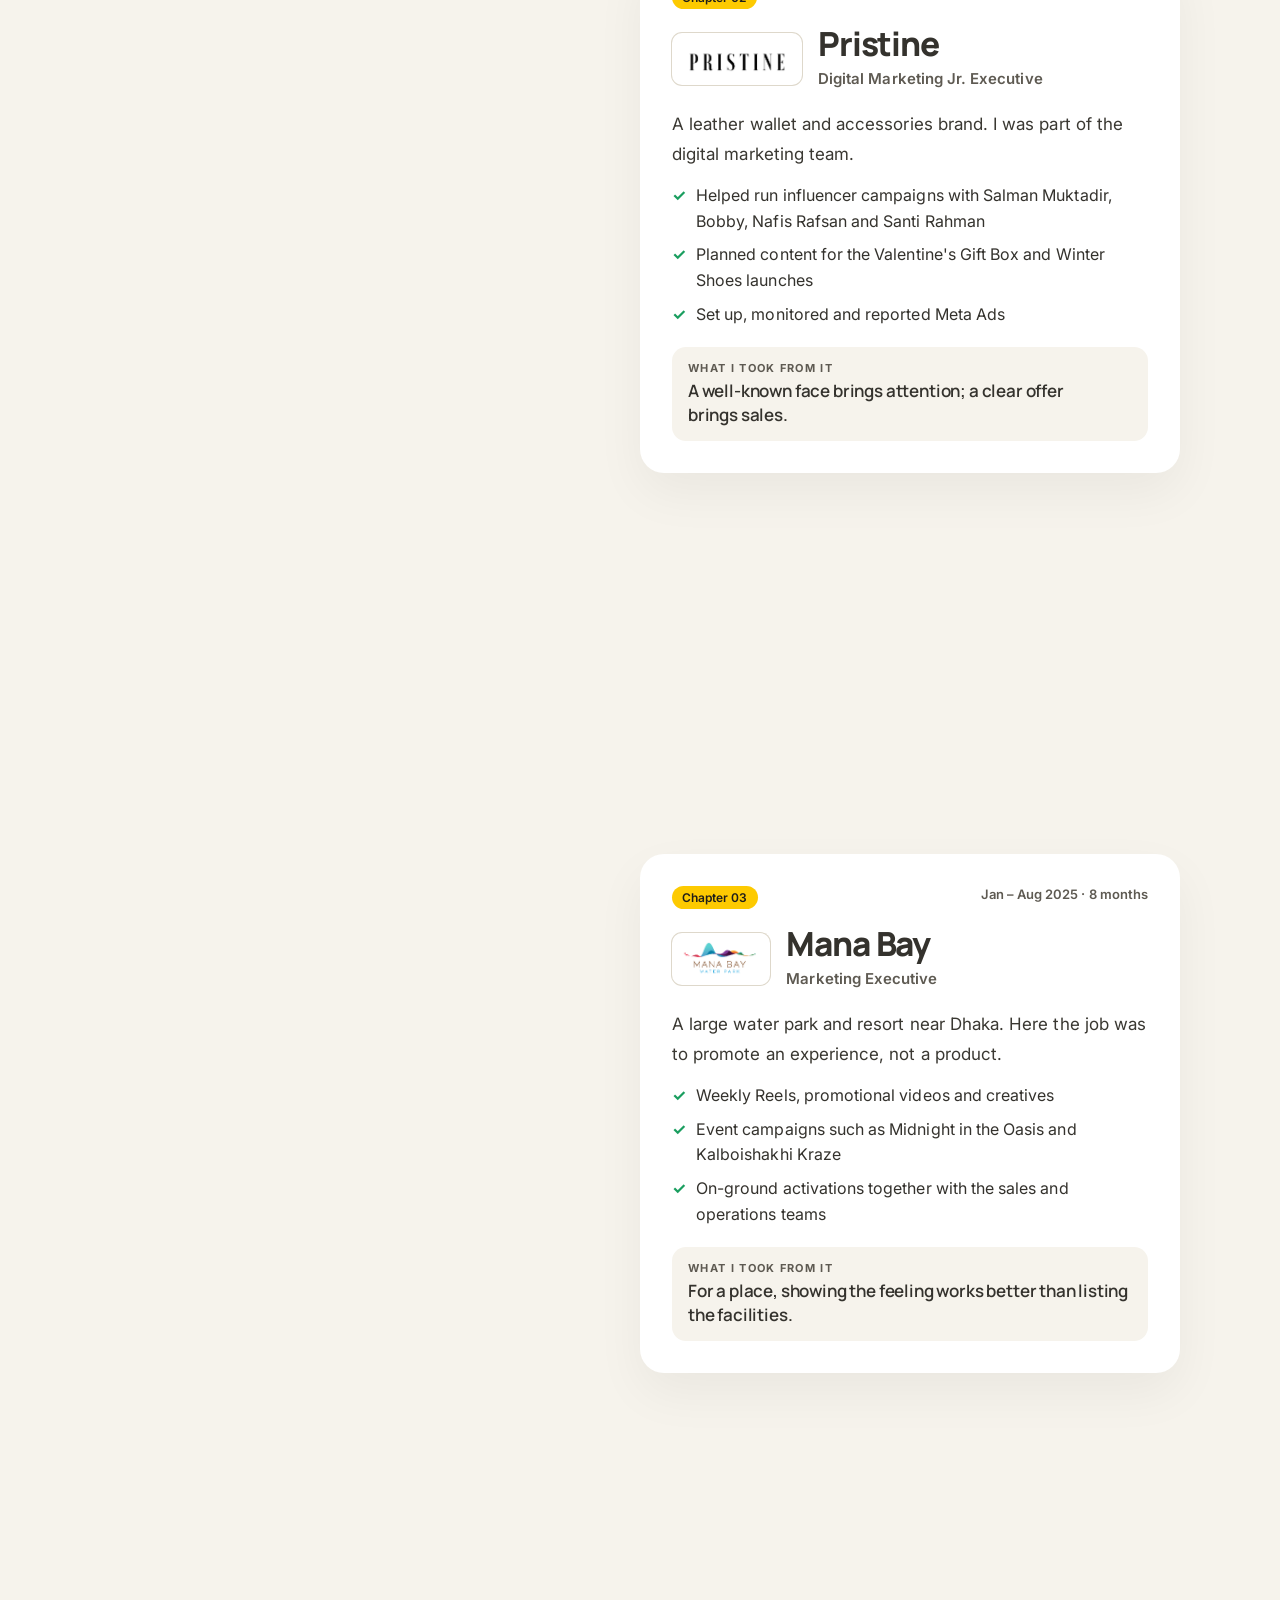
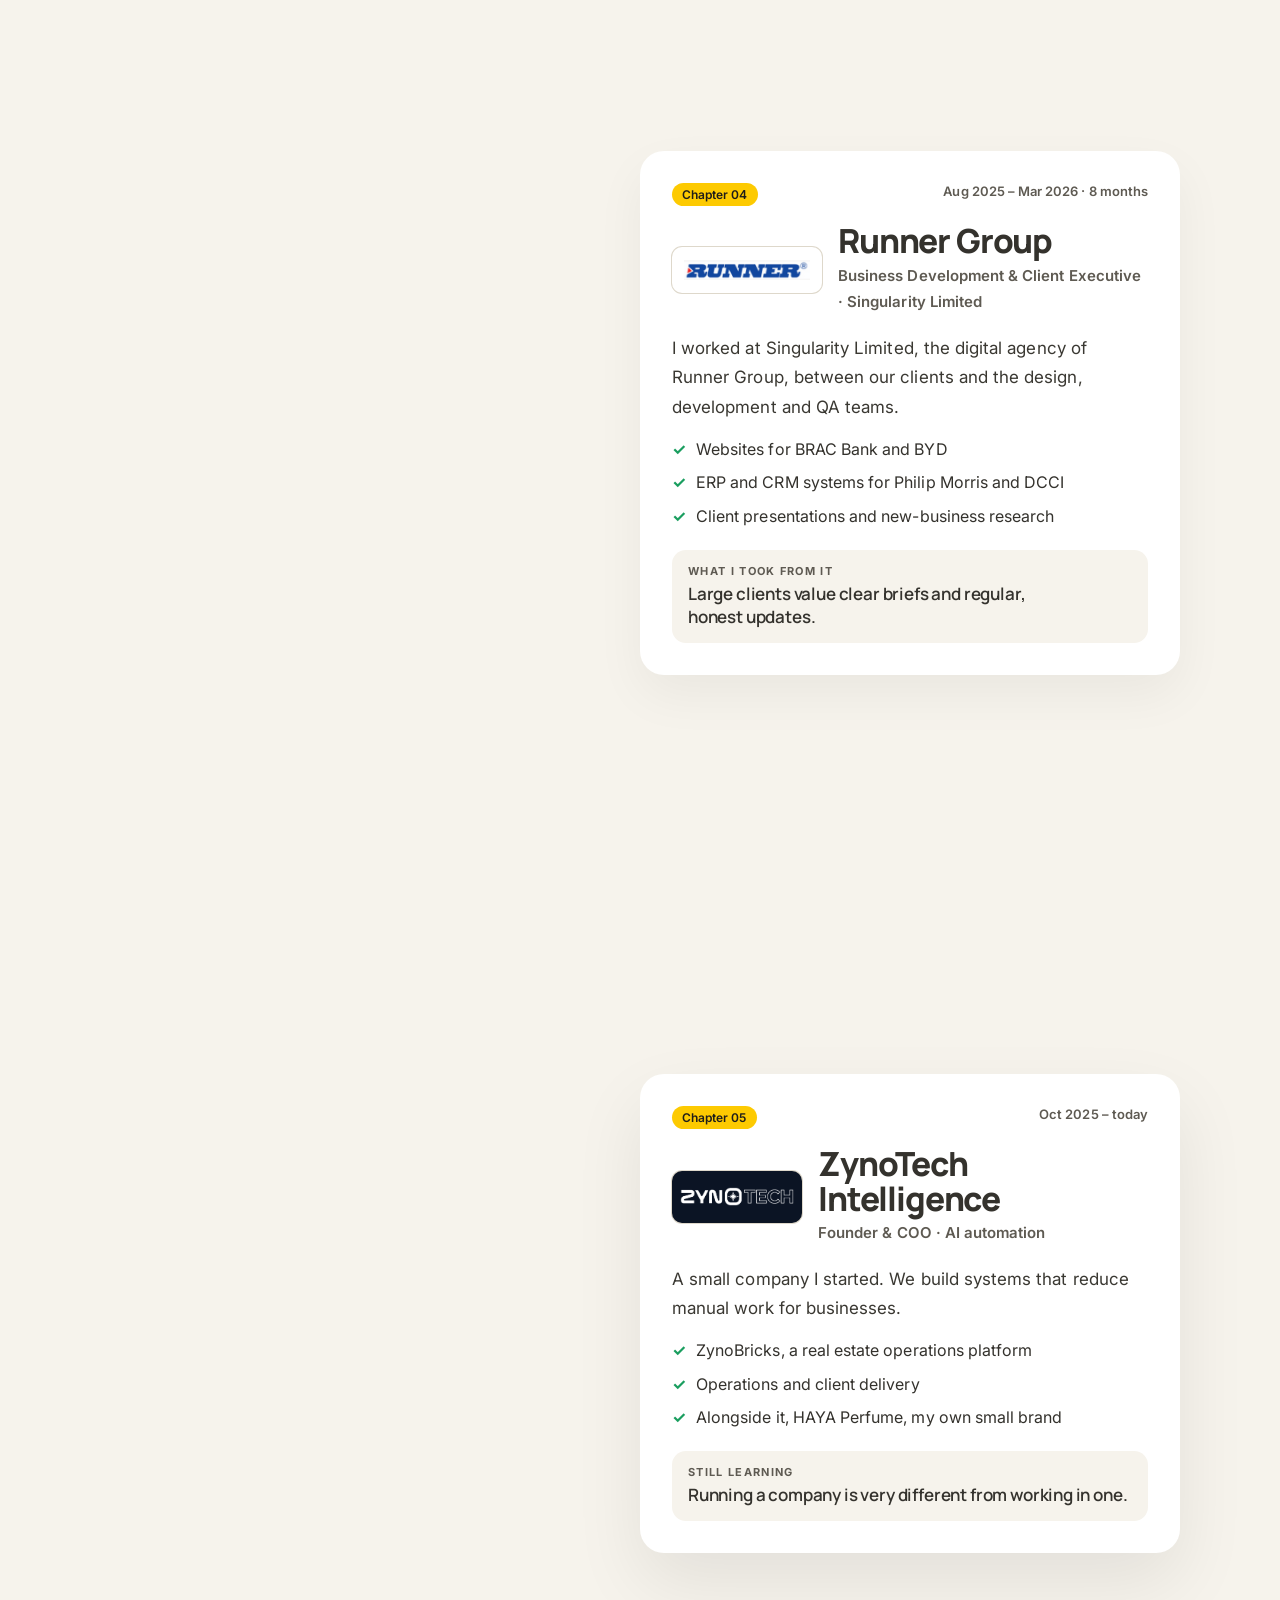
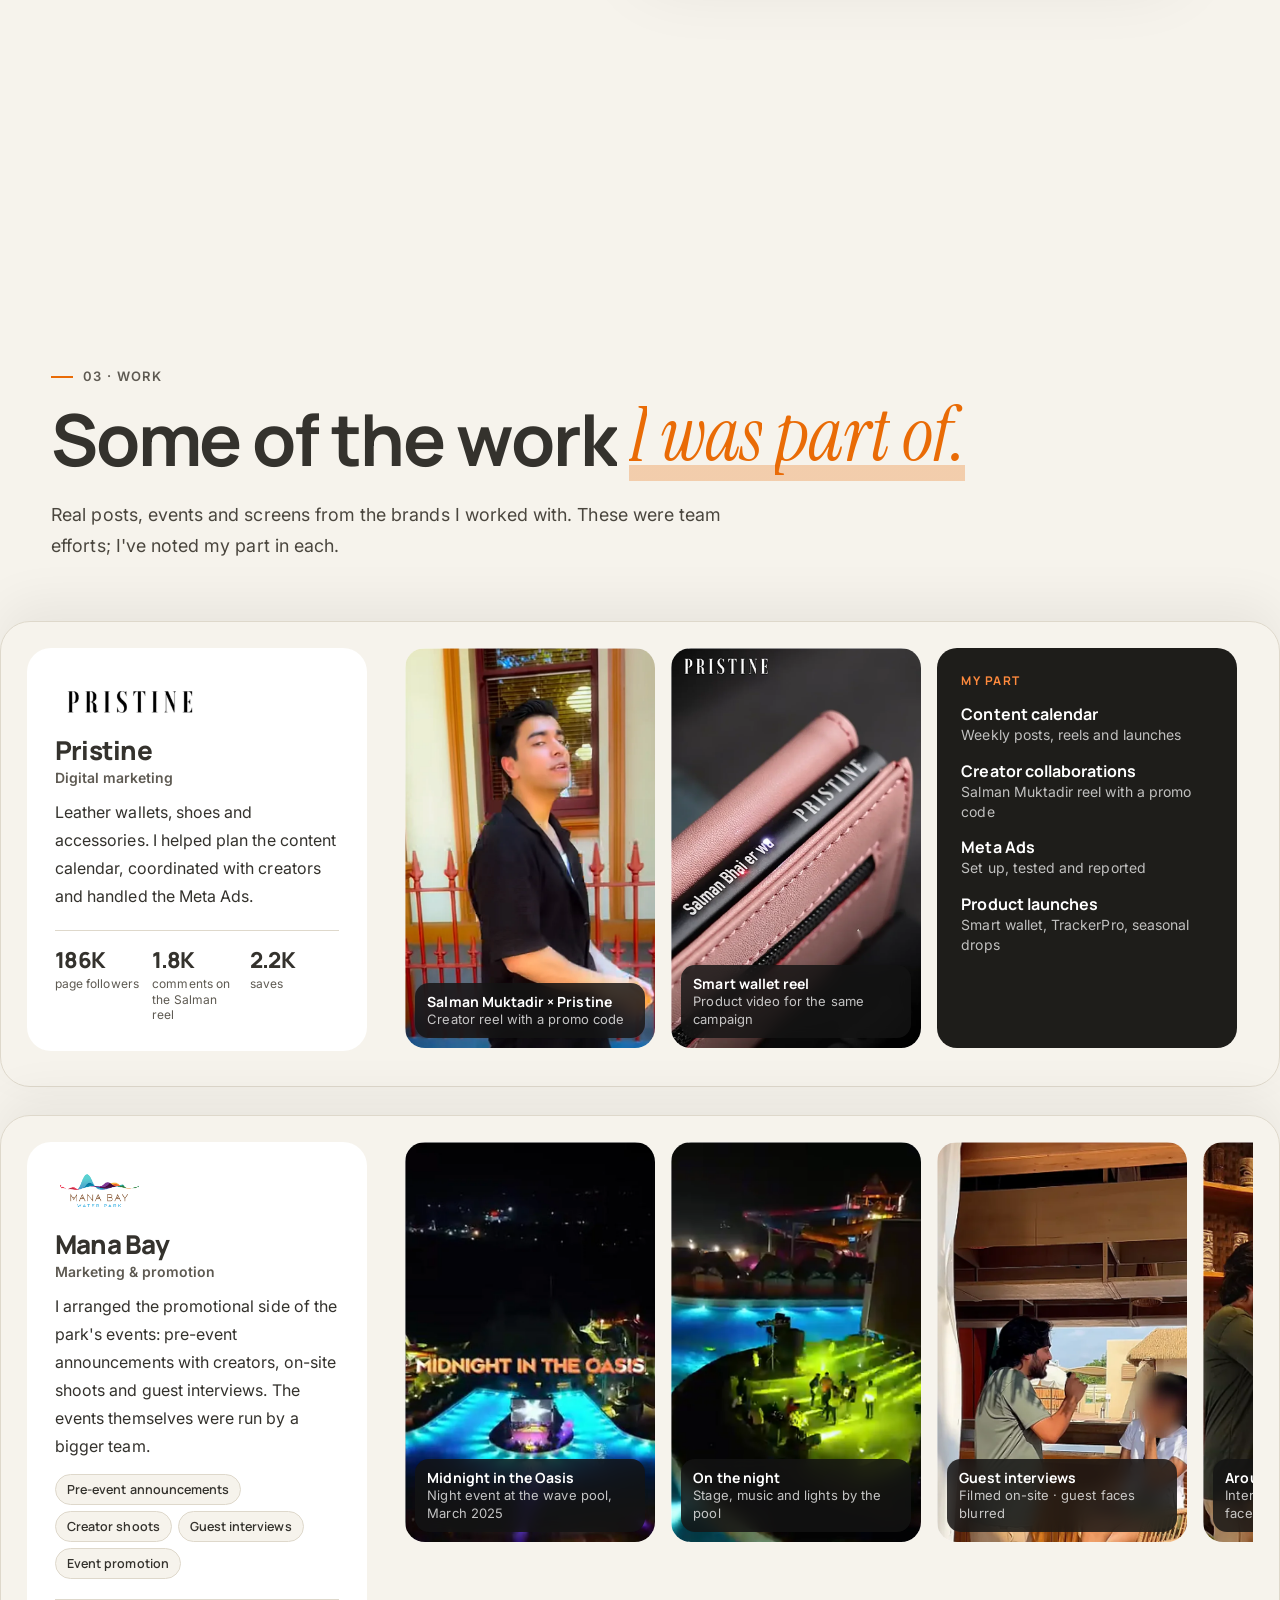
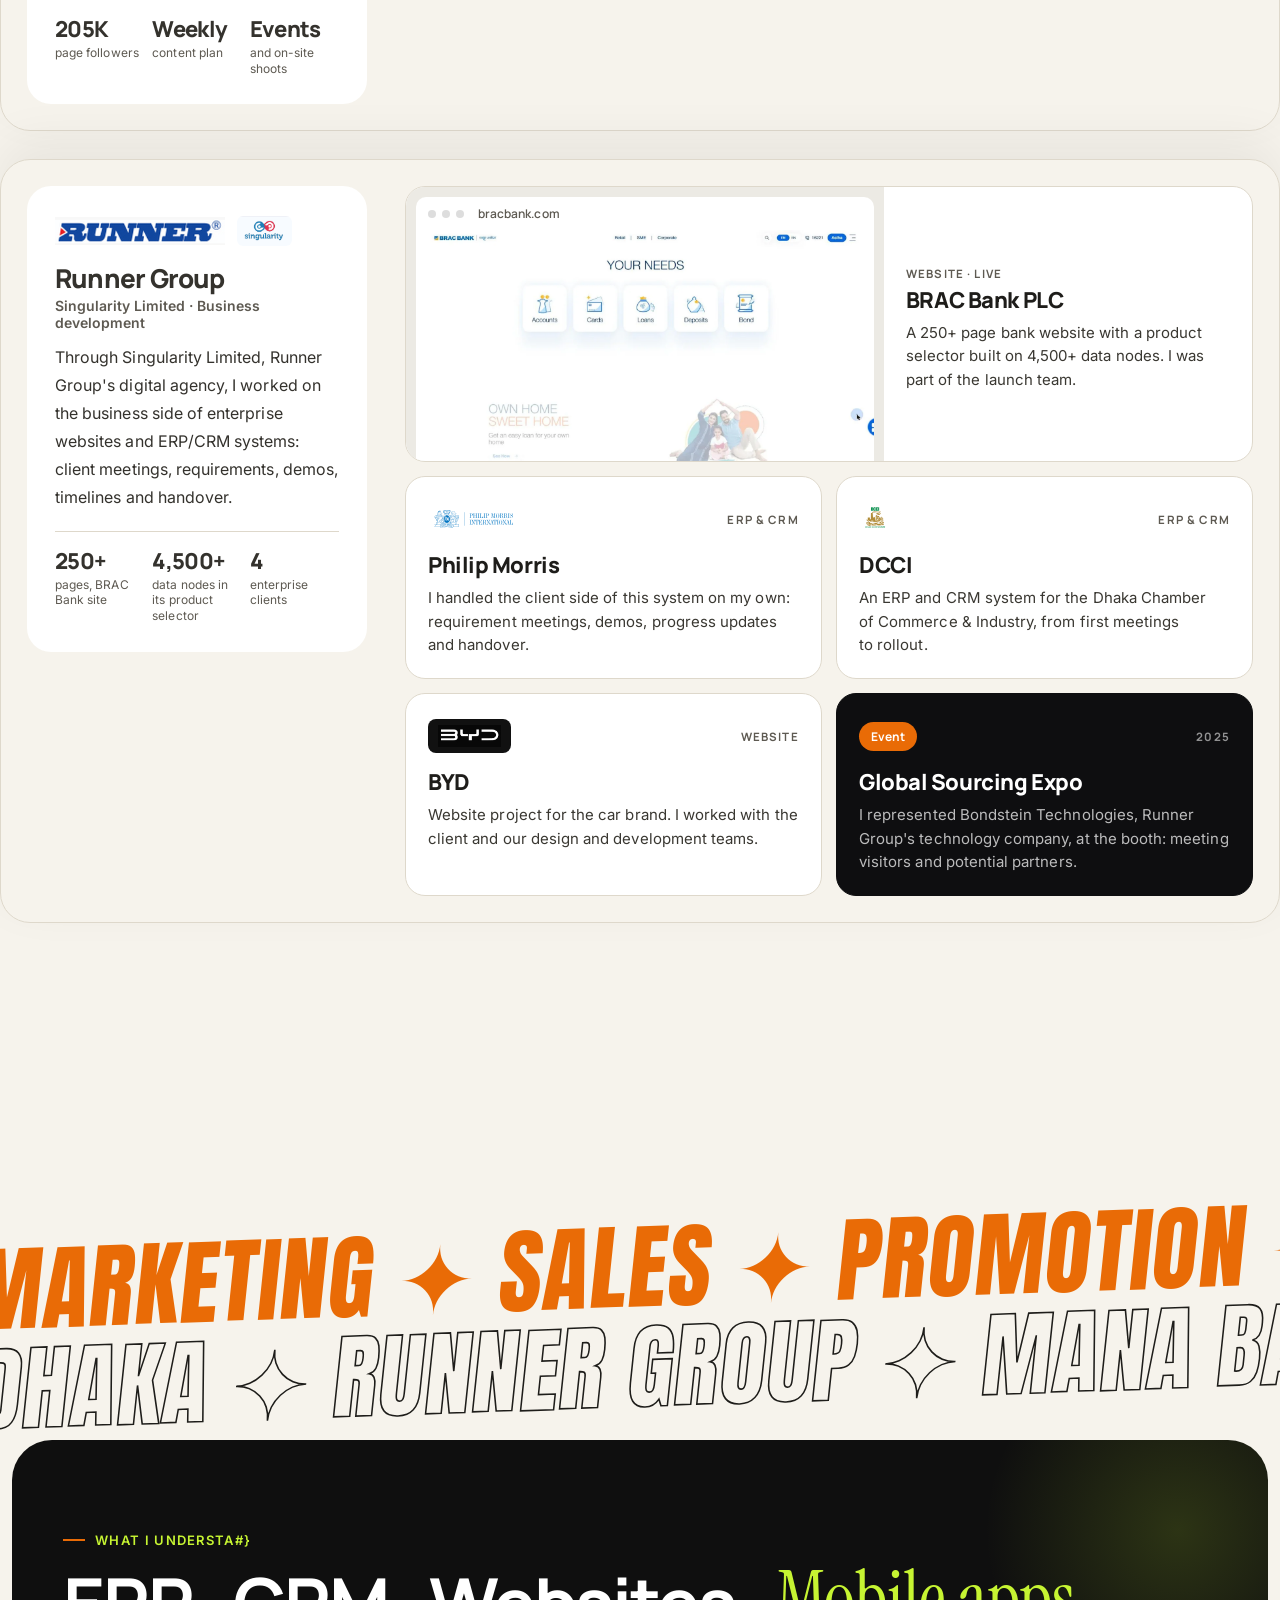
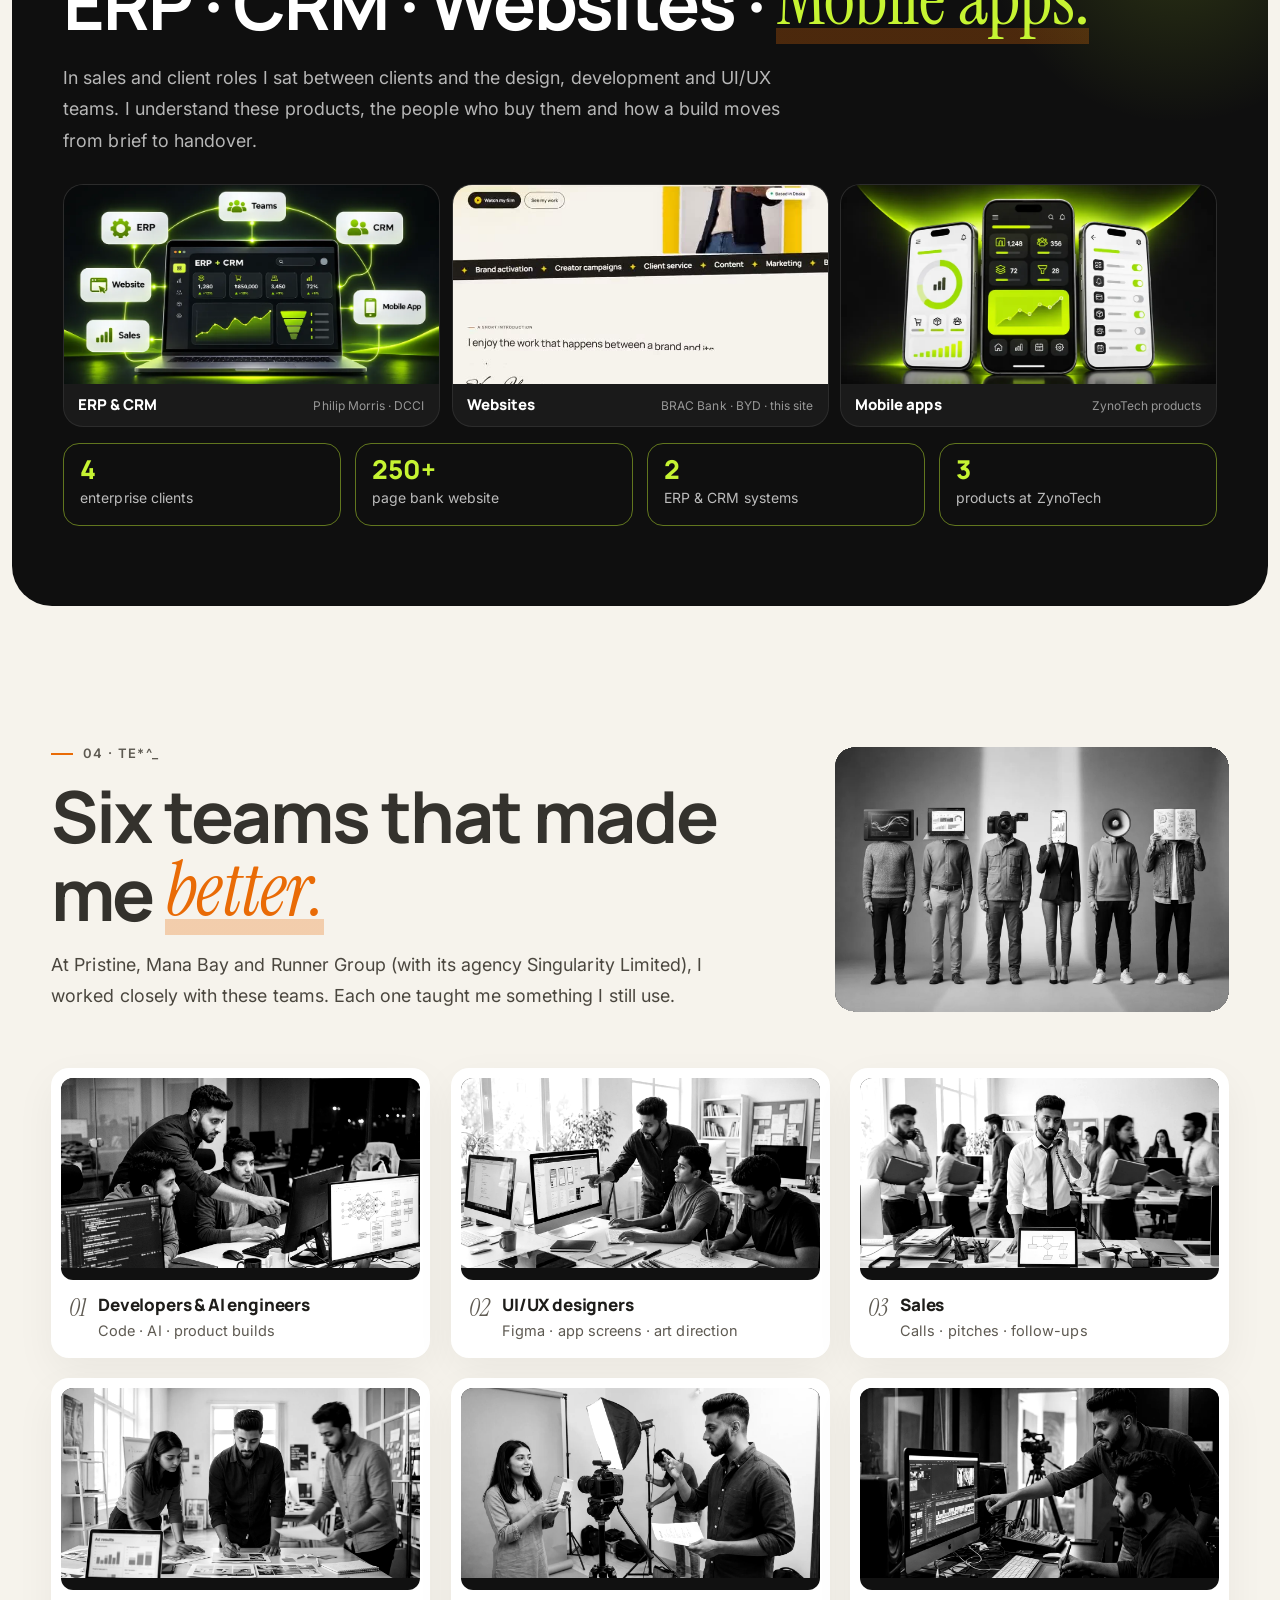
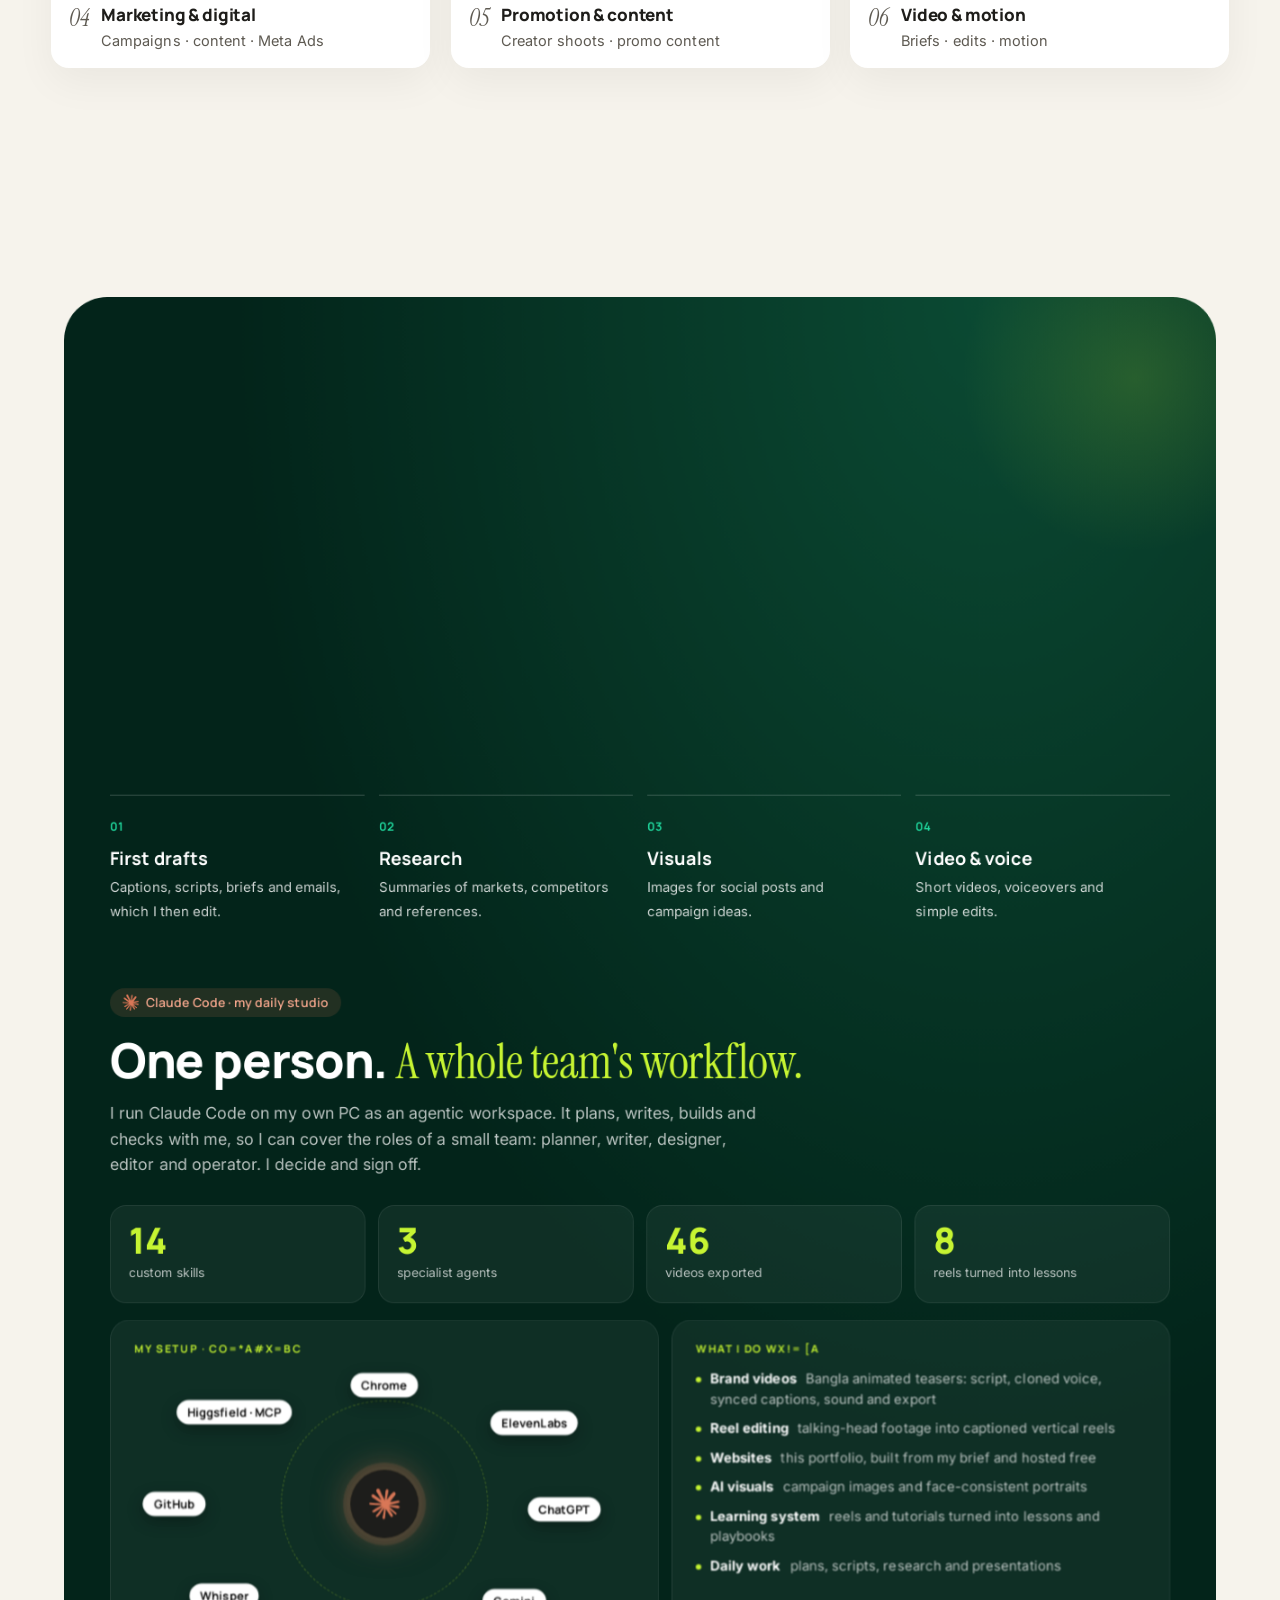
==== commit ef692959: "Promotion card: YASIR cold drink billboard" ====
--- a/index.html
+++ b/index.html
@@ -17,7 +17,7 @@
 <link rel="preconnect" href="https://fonts.googleapis.com">
 <link rel="preconnect" href="https://fonts.gstatic.com" crossorigin>
 <link href="https://fonts.googleapis.com/css2?family=Manrope:wght@500;600;700;800&family=Inter:wght@400;500;600&family=Instrument+Serif:ital@0;1&family=Hind+Siliguri:wght@500;600&family=Mrs+Saint+Delafield&family=Anton&display=swap" rel="stylesheet">
-<link rel="stylesheet" href="assets/css/bundle.css?v=121"><link rel="preload" as="image" href="assets/img/kazi-hero-orange.webp">
+<link rel="stylesheet" href="assets/css/bundle.css?v=122"><link rel="preload" as="image" href="assets/img/kazi-hero-orange.webp">
 </head>
 <body>
 
@@ -196,7 +196,7 @@
     <h2 class="m-h2 m-r">Honestly <em>rated.</em></h2>
     <div class="m-sk4">
       <figure class="m-r"><img src="assets/img/skills/digital-v4.webp" alt="" loading="lazy"><figcaption><b>Digital marketing</b><span>Calendars · Reels · Meta Ads</span></figcaption></figure>
-      <figure class="m-r"><img src="assets/img/skills/promotion-v4.webp" alt="" loading="lazy"><figcaption><b>Promotion</b><span>Creators · Events</span></figcaption></figure>
+      <figure class="m-r"><img src="assets/img/skills/promotion-v5.webp" alt="Billboard ad with Kazi and a gold YASIR cold drink can: Stay cool" loading="lazy"><figcaption><b>Promotion</b><span>Creators · Events</span></figcaption></figure>
       <figure class="m-r"><img src="assets/img/skills/sales-v3.webp" alt="" loading="lazy"><figcaption><b>Sales &amp; BD</b><span>Clients · Pitches</span></figcaption></figure>
       <figure class="m-r"><img src="assets/img/skills/pm-v3.webp" alt="" loading="lazy"><figcaption><b>Project management</b><span>Briefs · Follow-up</span></figcaption></figure>
     </div>
@@ -759,7 +759,7 @@
       <div class="meter learn"><span>Data analysis</span><i style="--v:32%"></i><b>Learning</b></div>
     </article>
     <article class="b-card b-s reveal"><figure class="s-img"><img src="assets/img/skills/digital-v4.webp" alt="Kazi sipping from a mug in a selfie, with the words Helping Brands" loading="lazy"></figure><h3>Digital marketing</h3><p>Content calendars · Reels · Meta Ads</p></article>
-    <article class="b-card b-s reveal"><figure class="s-img"><img src="assets/img/skills/promotion-v4.webp" alt="An ostrich sprinting across a red background under the word Louder" loading="lazy"></figure><h3>Promotion</h3><p>Creators · Activations · Events</p></article>
+    <article class="b-card b-s reveal"><figure class="s-img"><img src="assets/img/skills/promotion-v5.webp" alt="Billboard ad with Kazi and a gold YASIR cold drink can: Stay cool" loading="lazy"></figure><h3>Promotion</h3><p>Creators · Activations · Events</p></article>
     <article class="b-card b-s reveal"><figure class="s-img"><img src="assets/img/skills/sales-v3.webp" alt="Kazi in glasses holding an old phone, with the words Money calls" loading="lazy"></figure><h3>Sales &amp; BD</h3><p>Client service · Presentations</p></article>
     <article class="b-card b-s reveal"><figure class="s-img"><img src="assets/img/skills/pm-v3.webp" alt="Kazi on a phone call at a desk in an open field, feet up" loading="lazy"></figure><h3>Project management</h3><p>Briefs · Timelines · Follow-up</p></article>
     <article class="b-card b-process reveal">
--- a/assets/css/bundle.css
+++ b/assets/css/bundle.css
@@ -1252,6 +1252,7 @@
 .vw-btn:hover{transform:translateY(-2px)}
 @media (max-width:900px){.video-frame{grid-row:auto}.v-why{grid-column:auto}}
 .stat .st-k{align-self:flex-start}
+img[src*="promotion-v5"]{object-position:18% 45%!important}
 .m-app,.m-tab,.m-sheet,.m-film{display:none}
 @media (max-width:760px){
 main>*:not(#m),footer.contact,.ticker,.mid-band,.menu,.menu-btn,.cursor-dot,.nav-links{display:none!important}
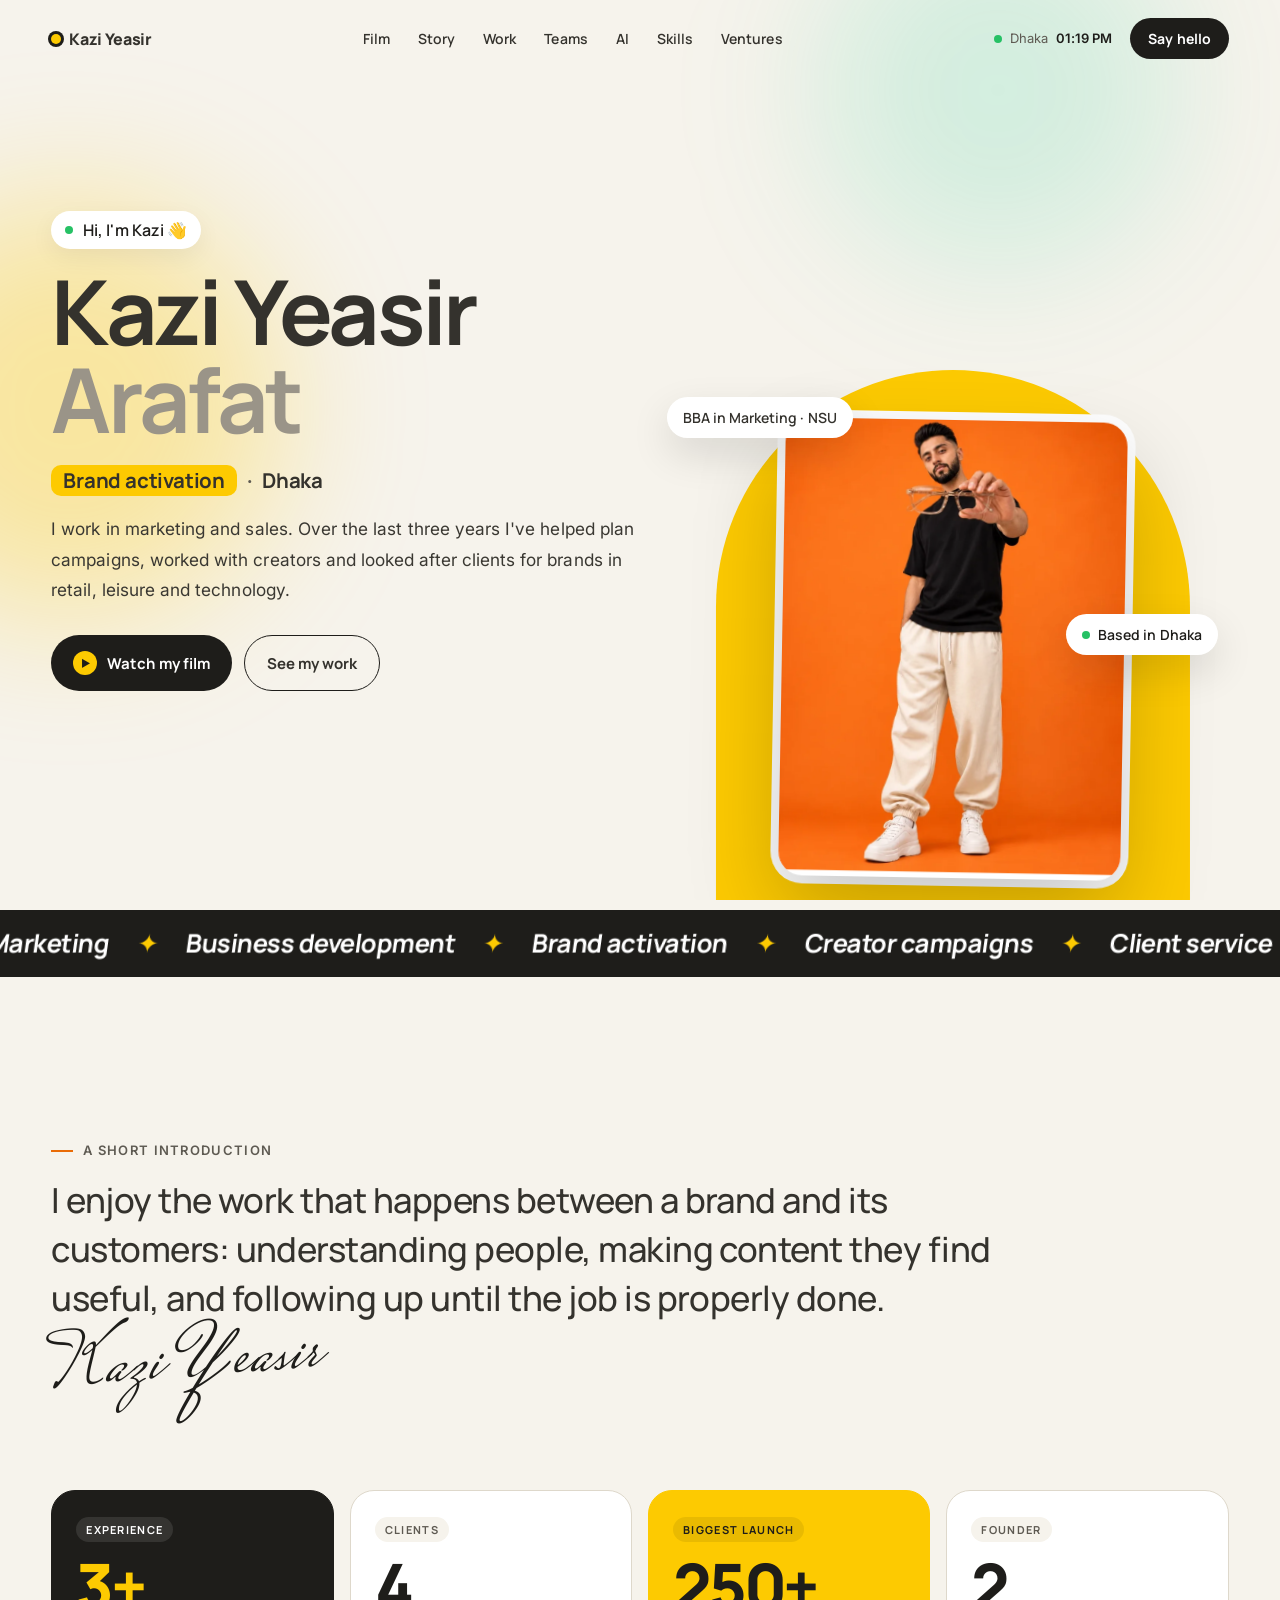
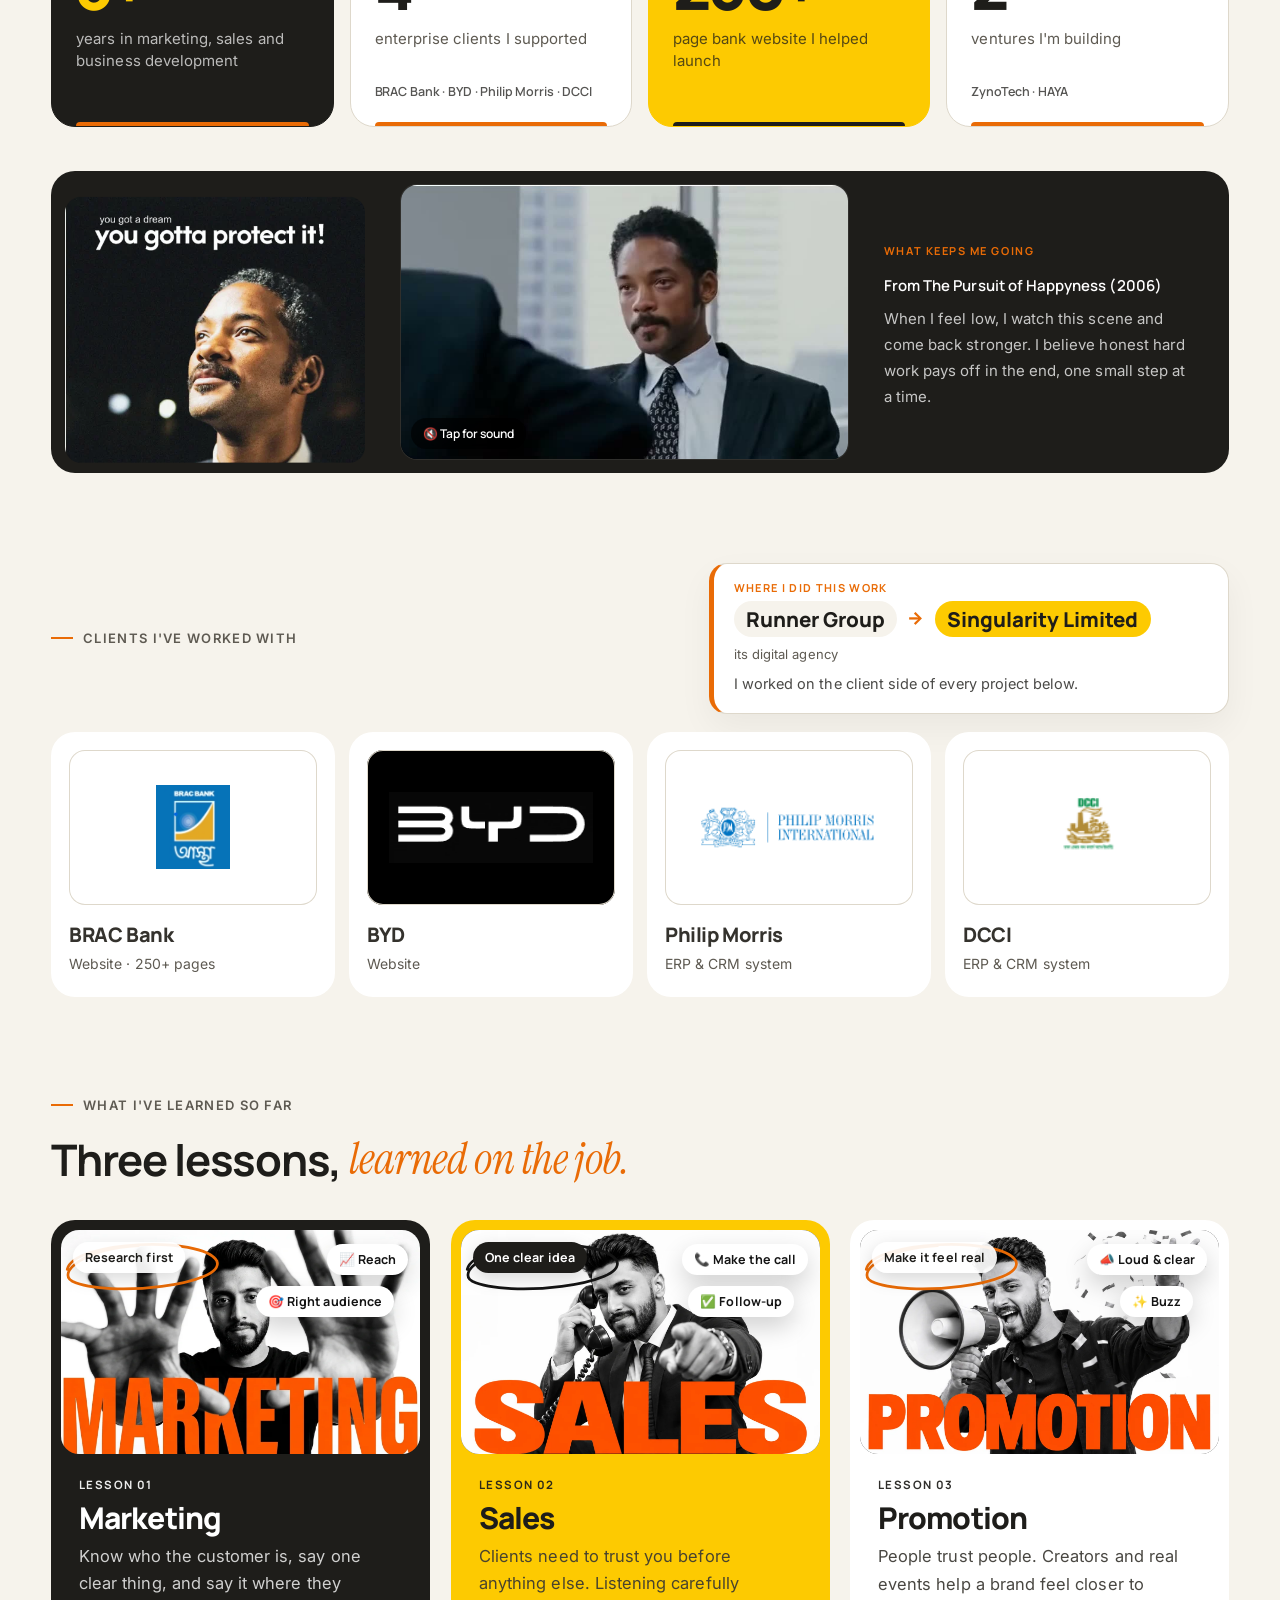
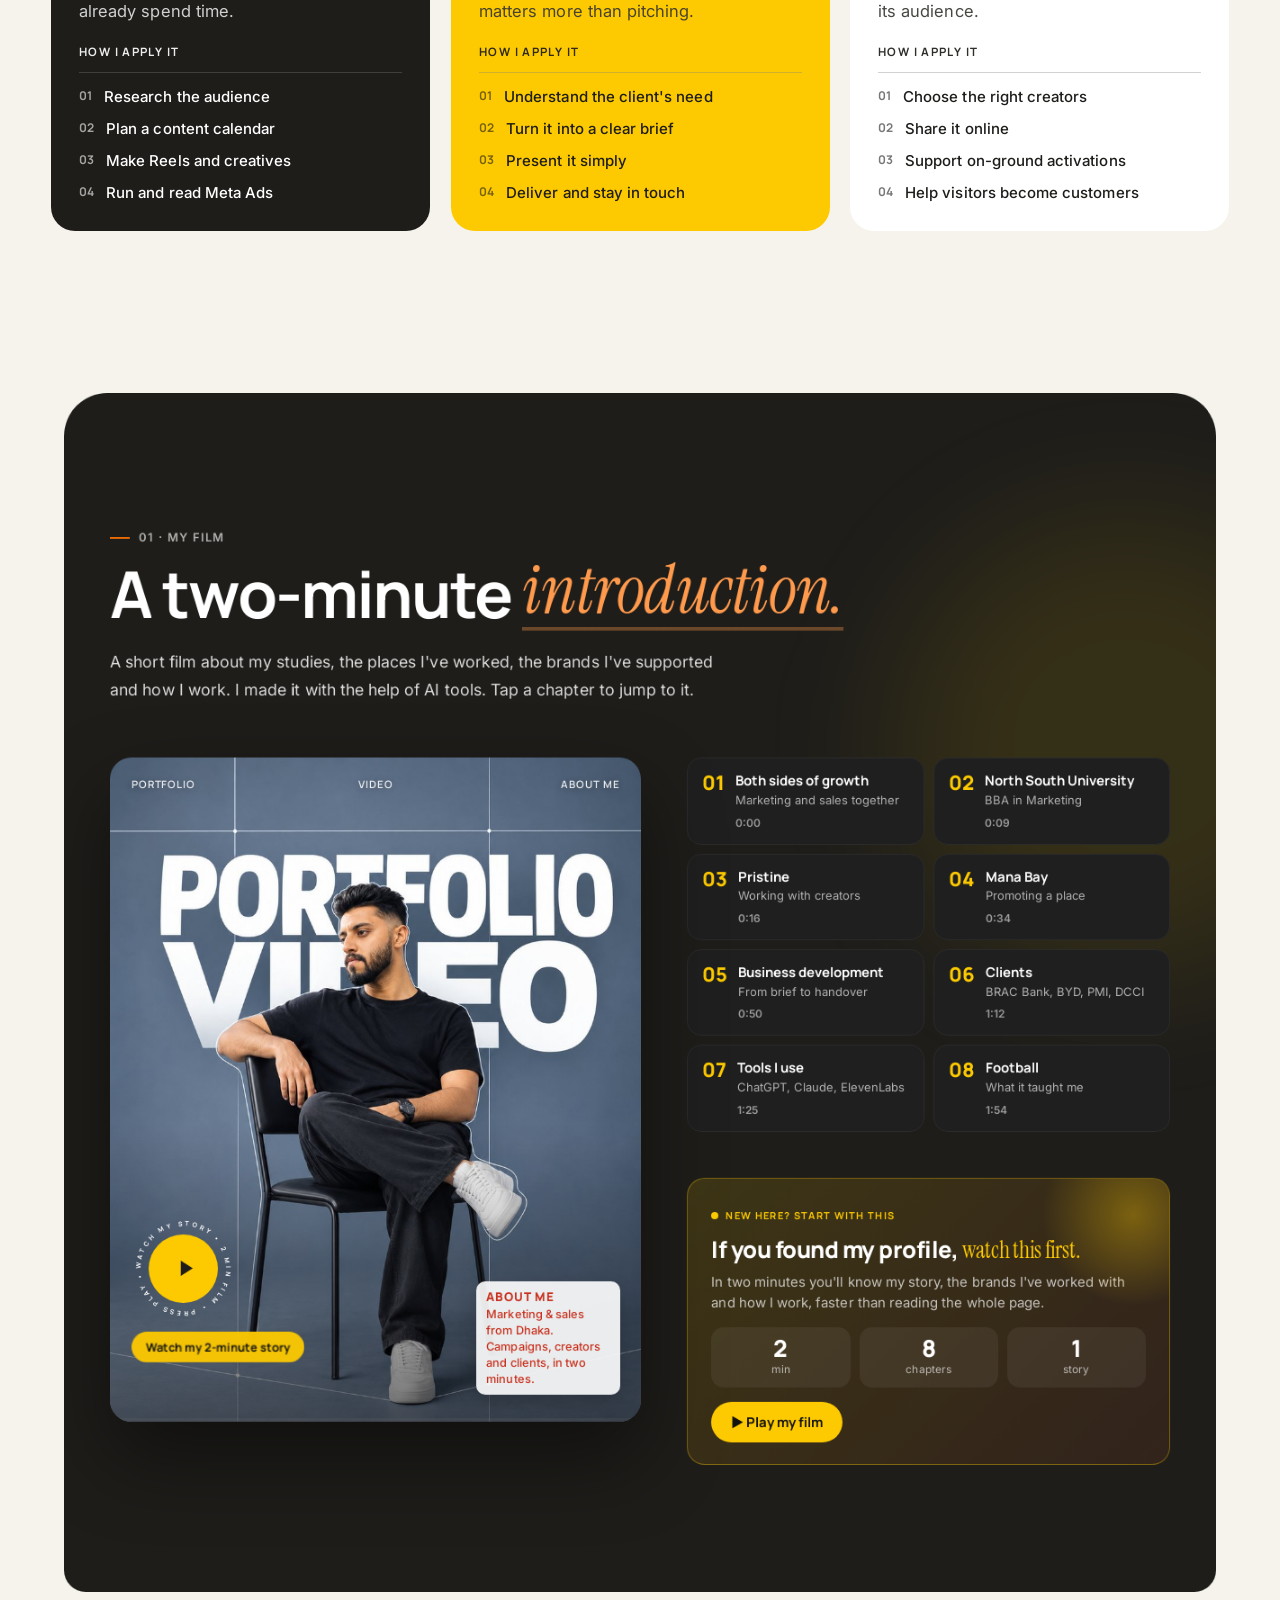
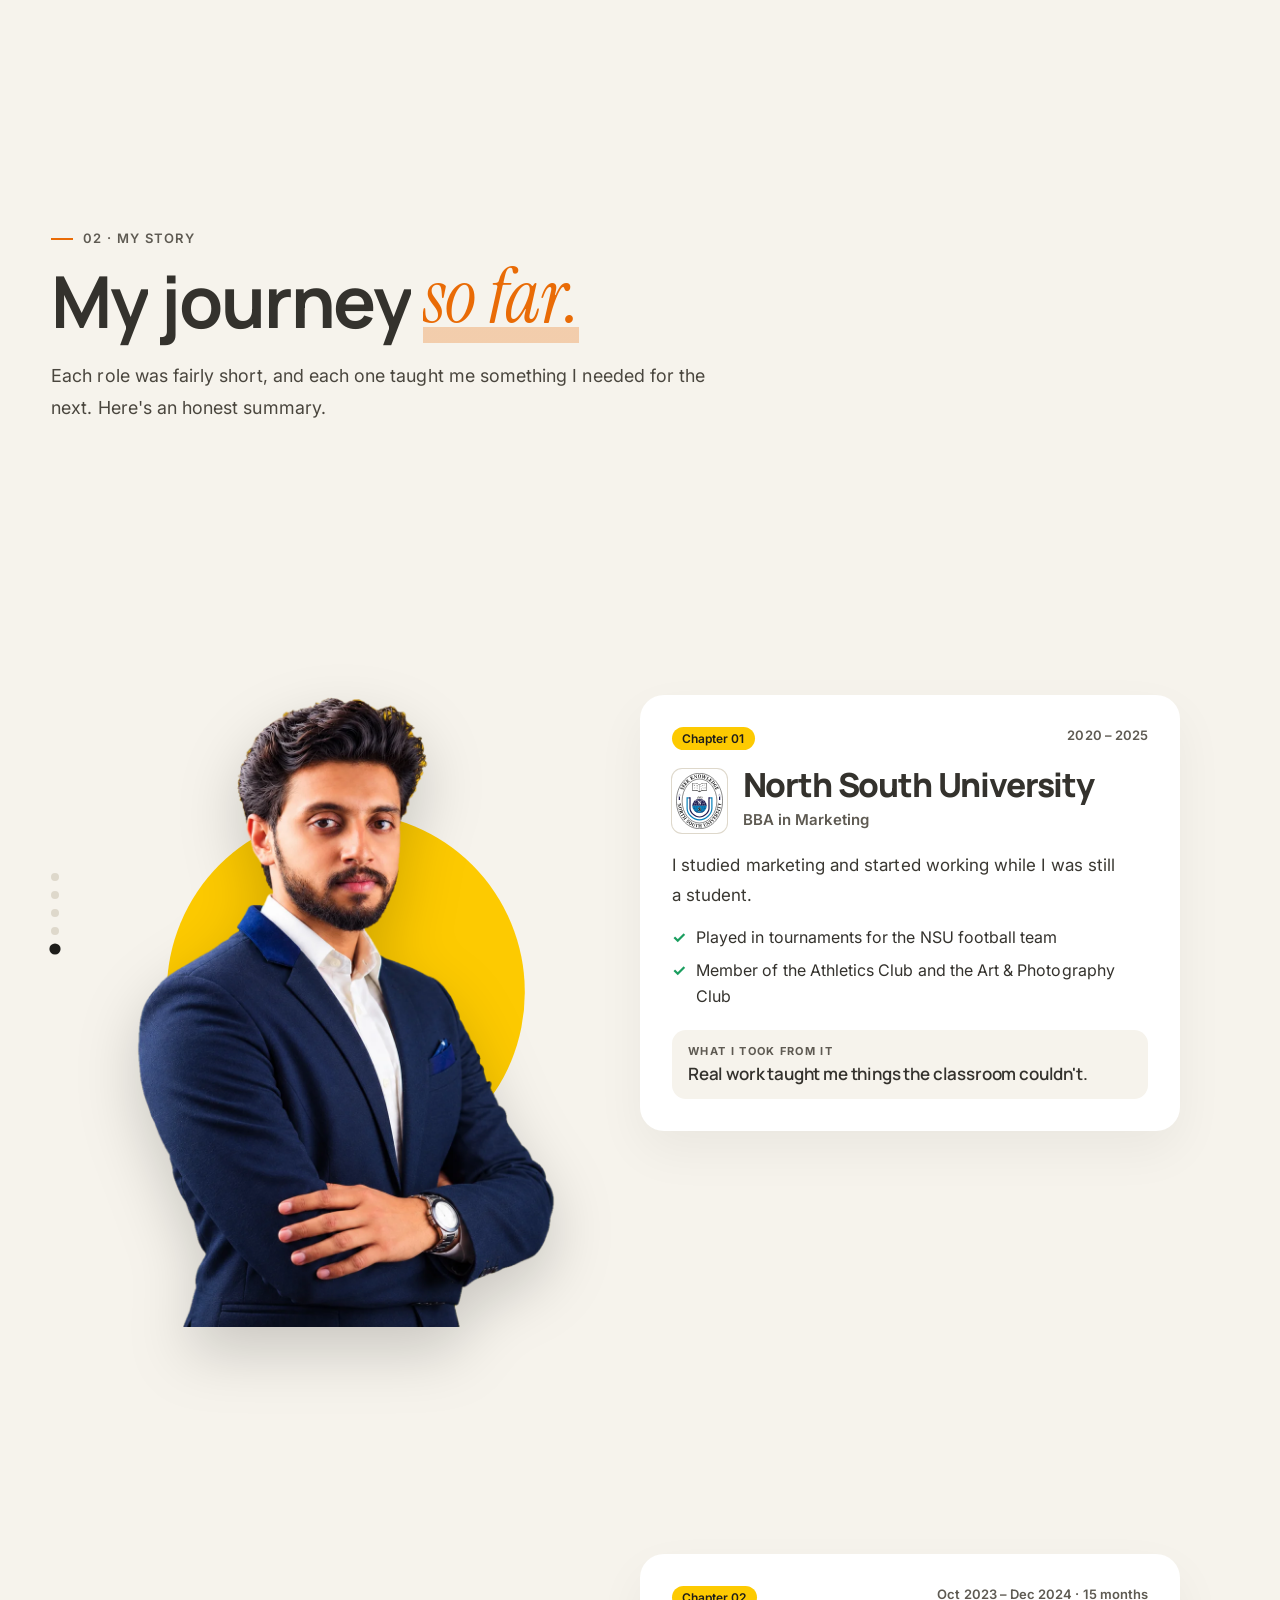
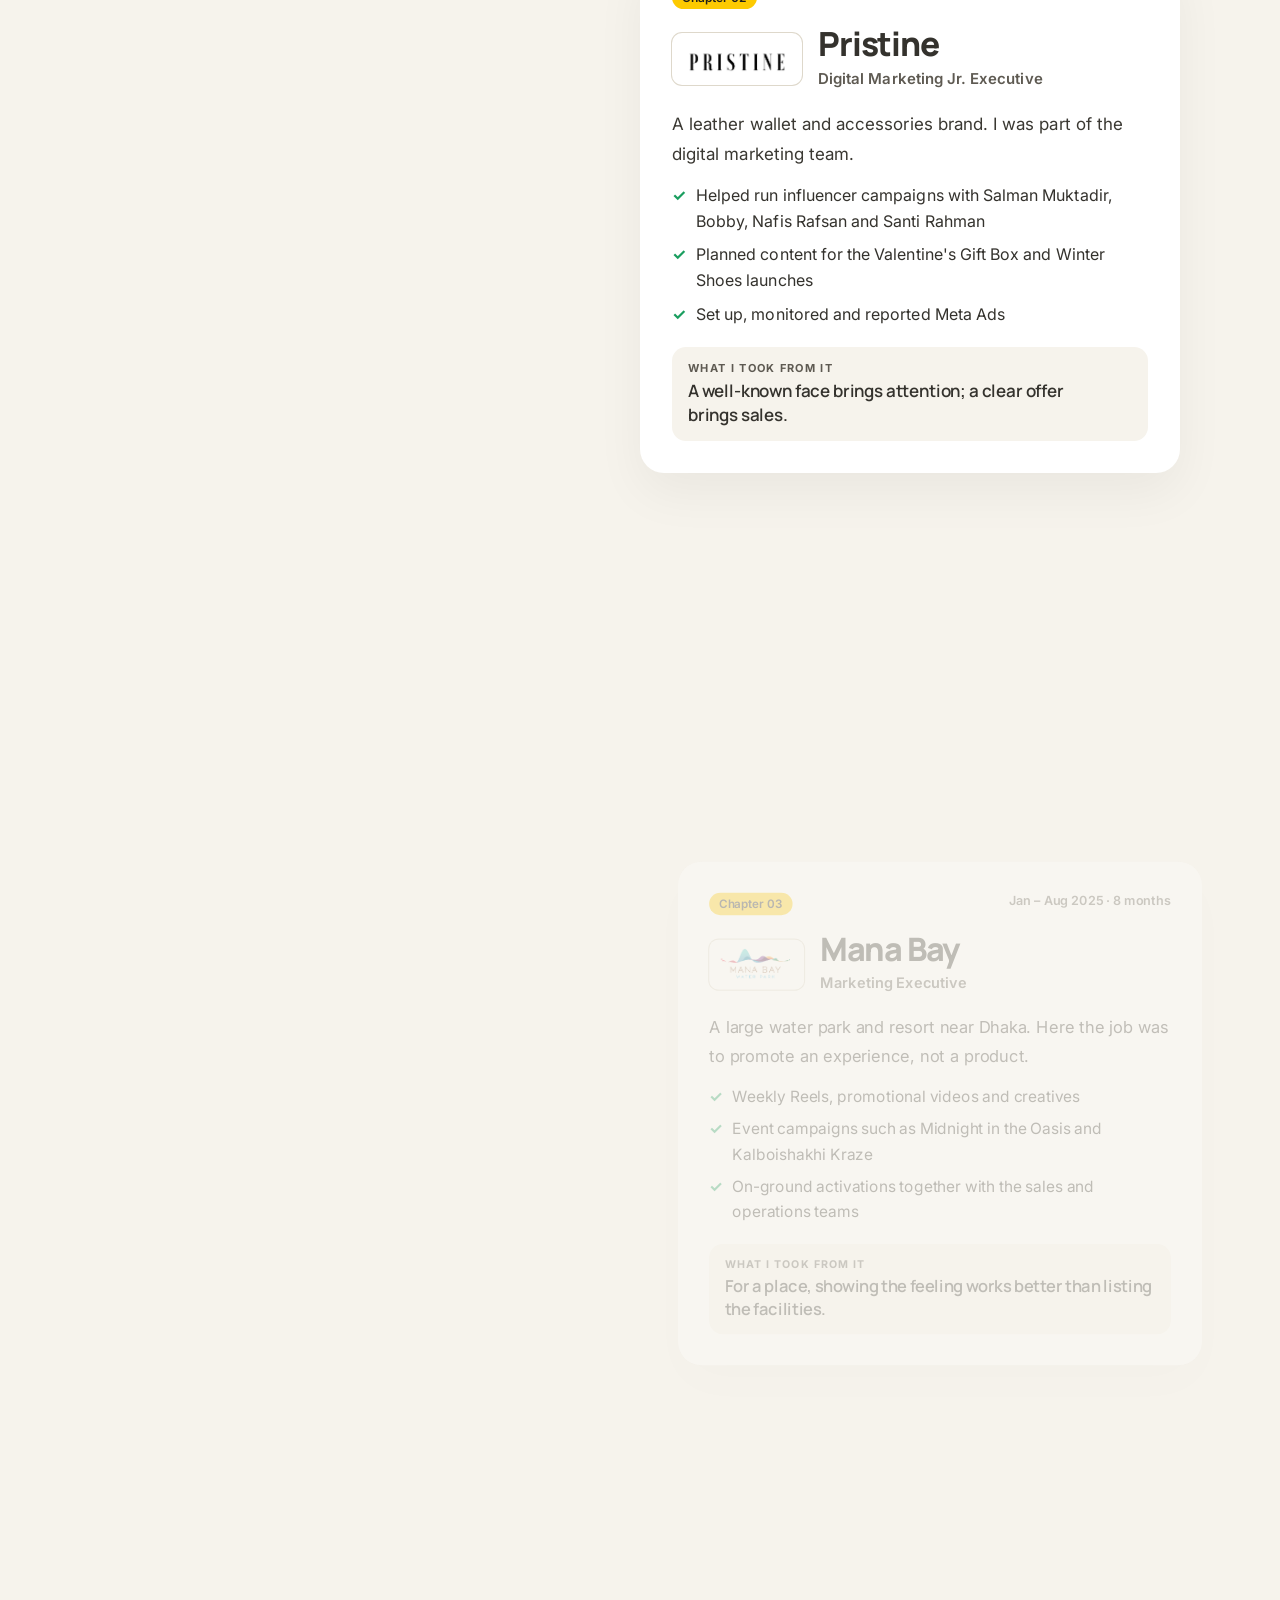
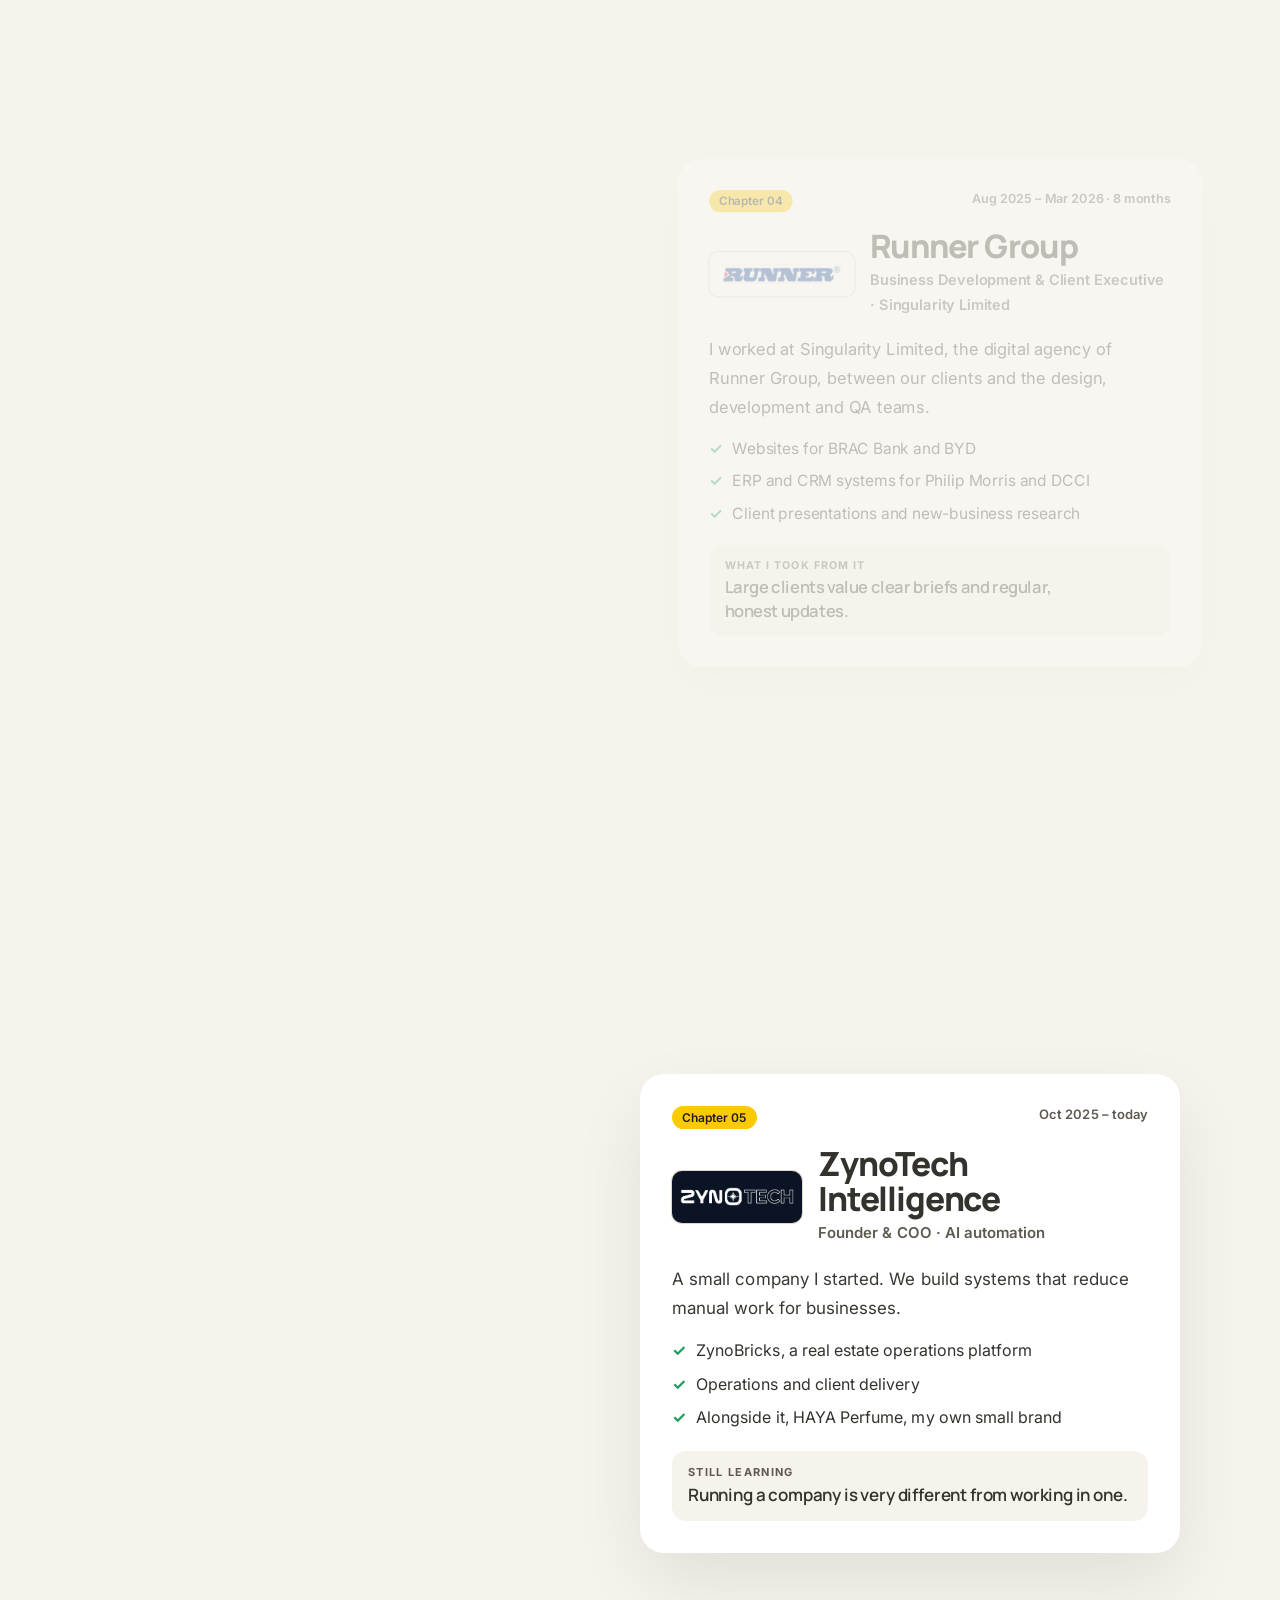
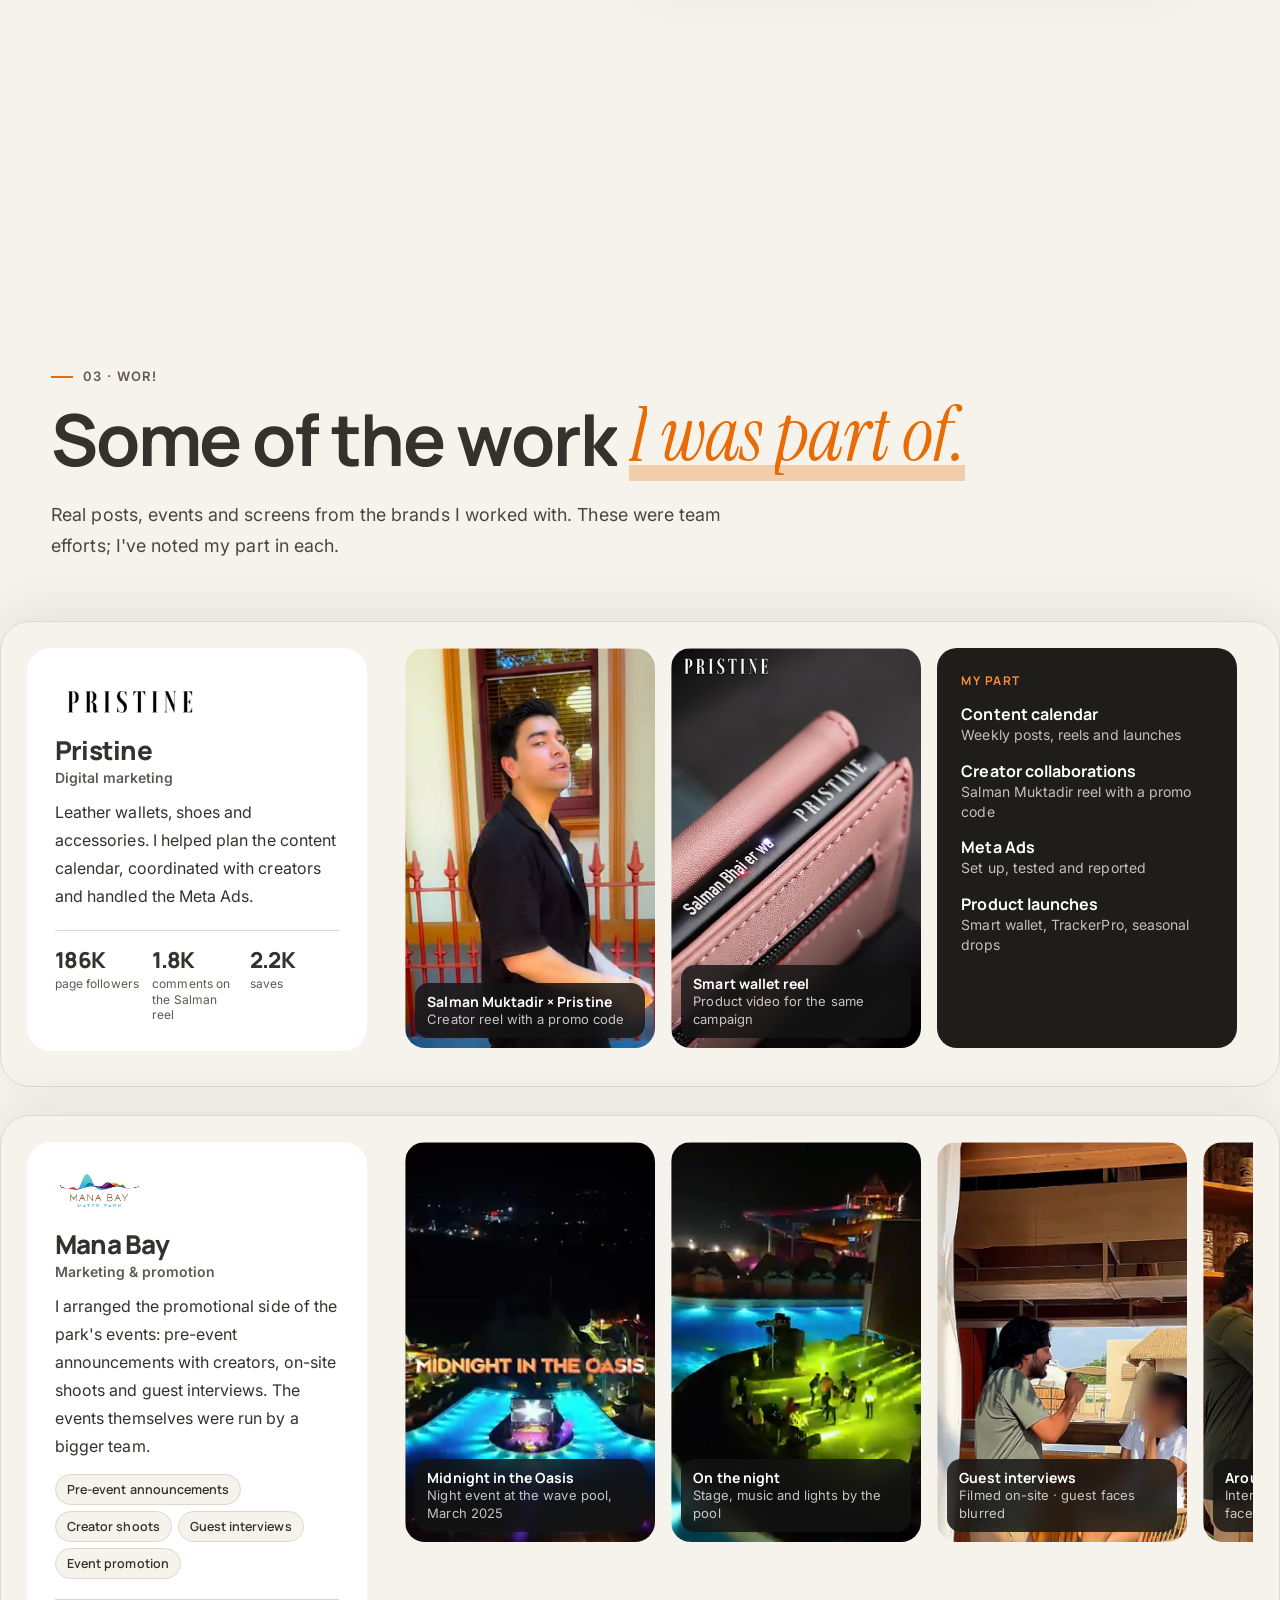
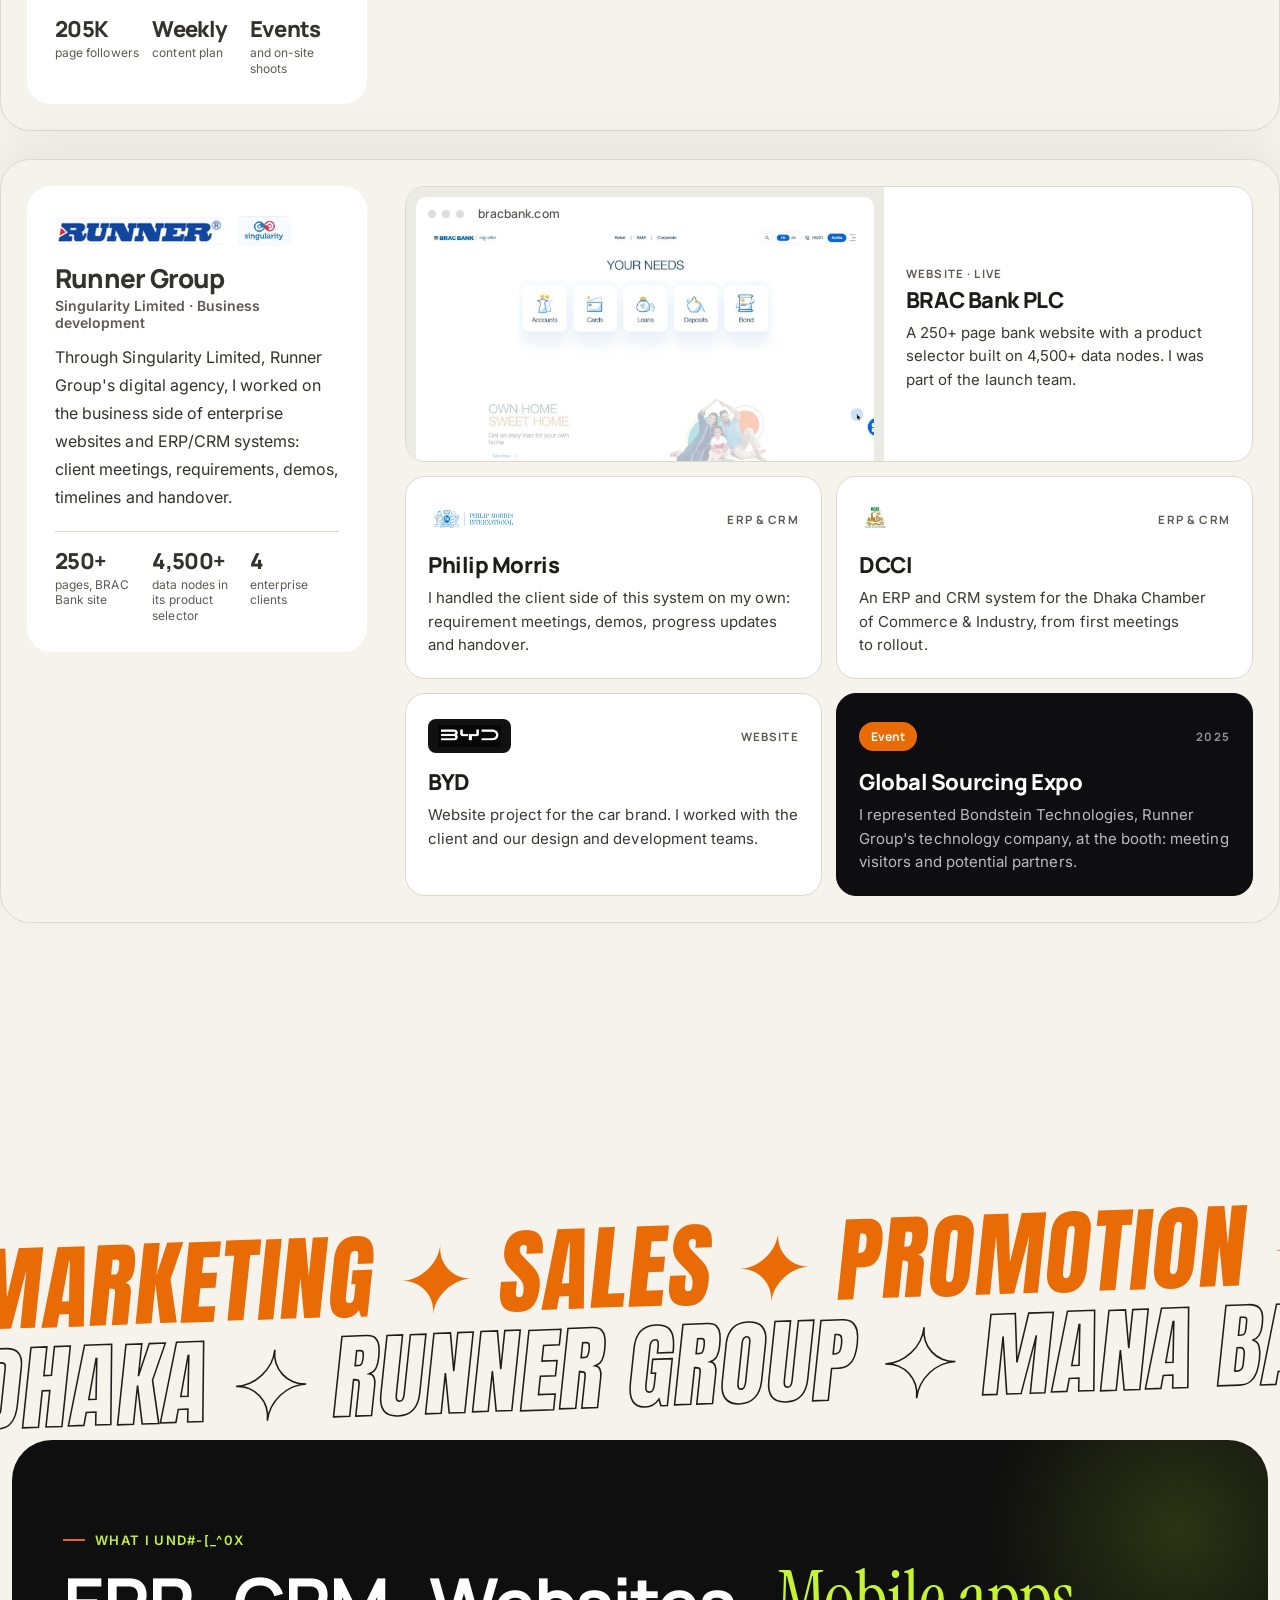
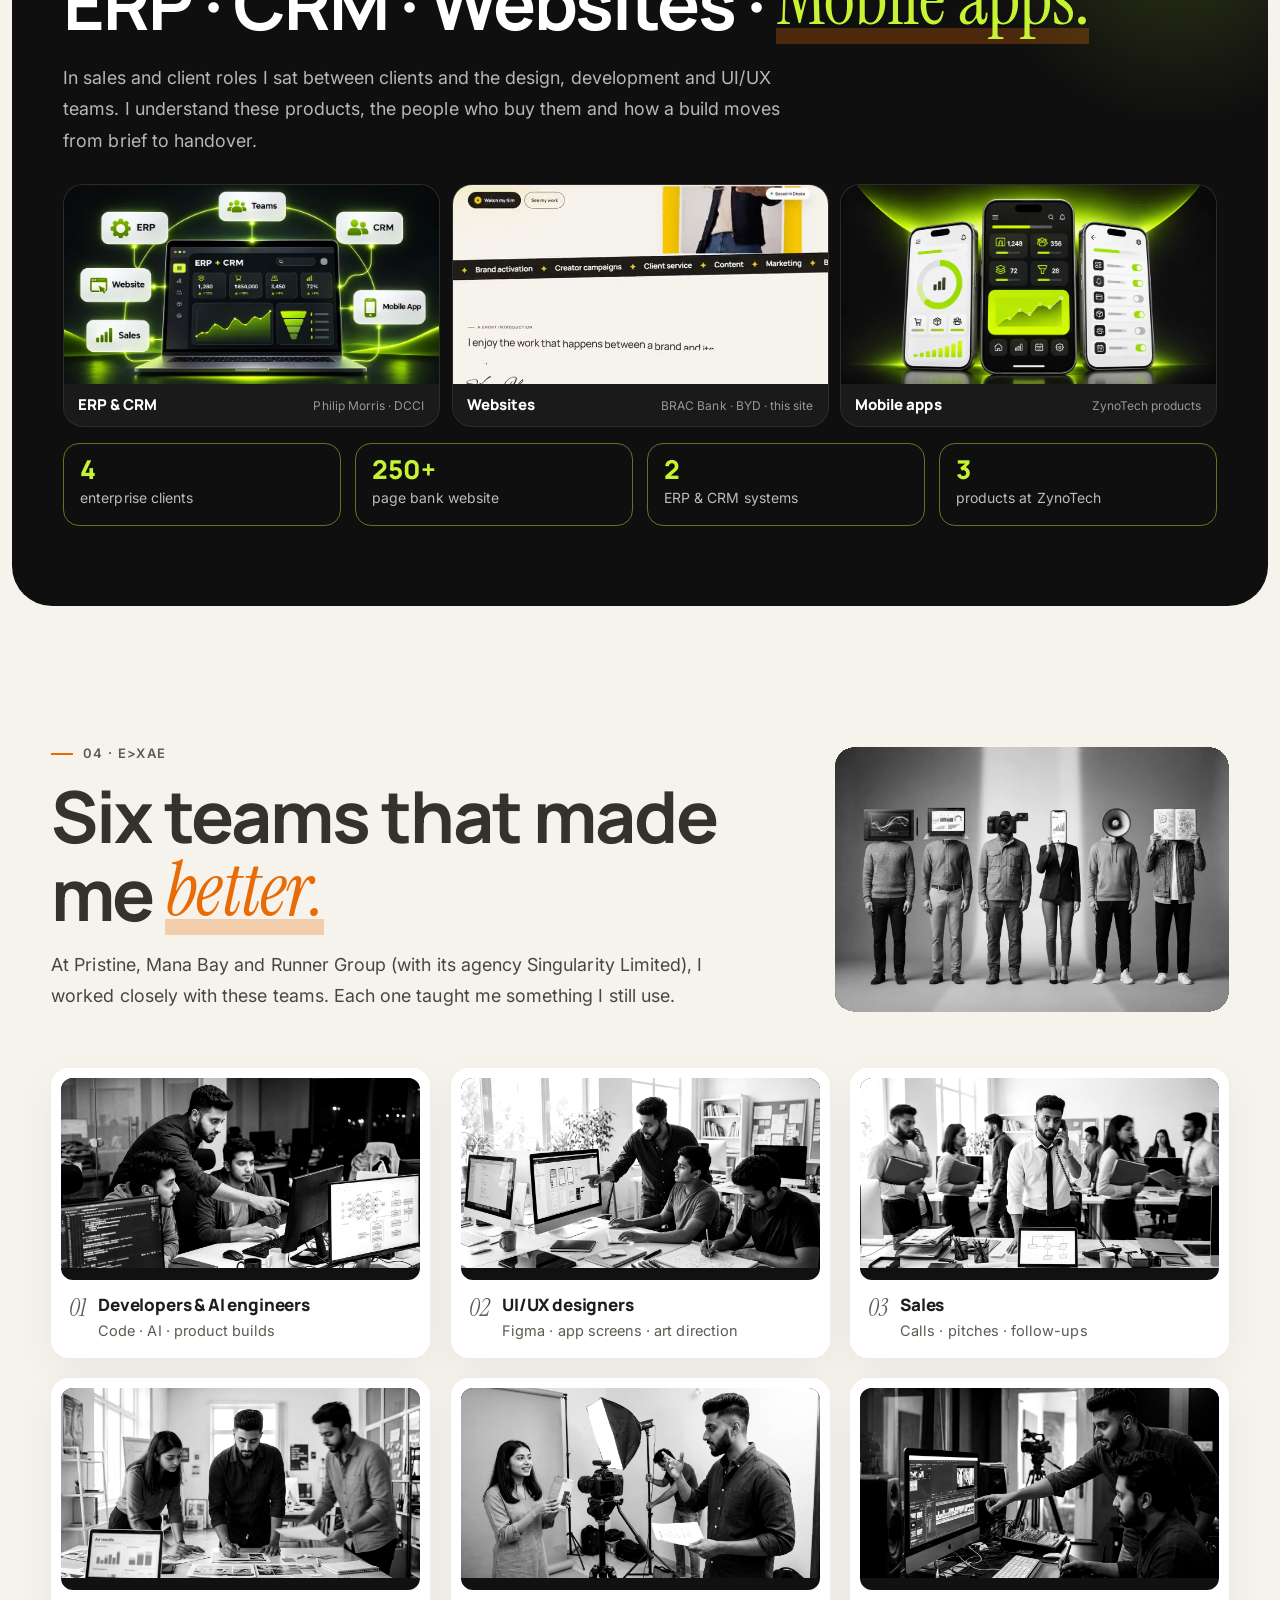
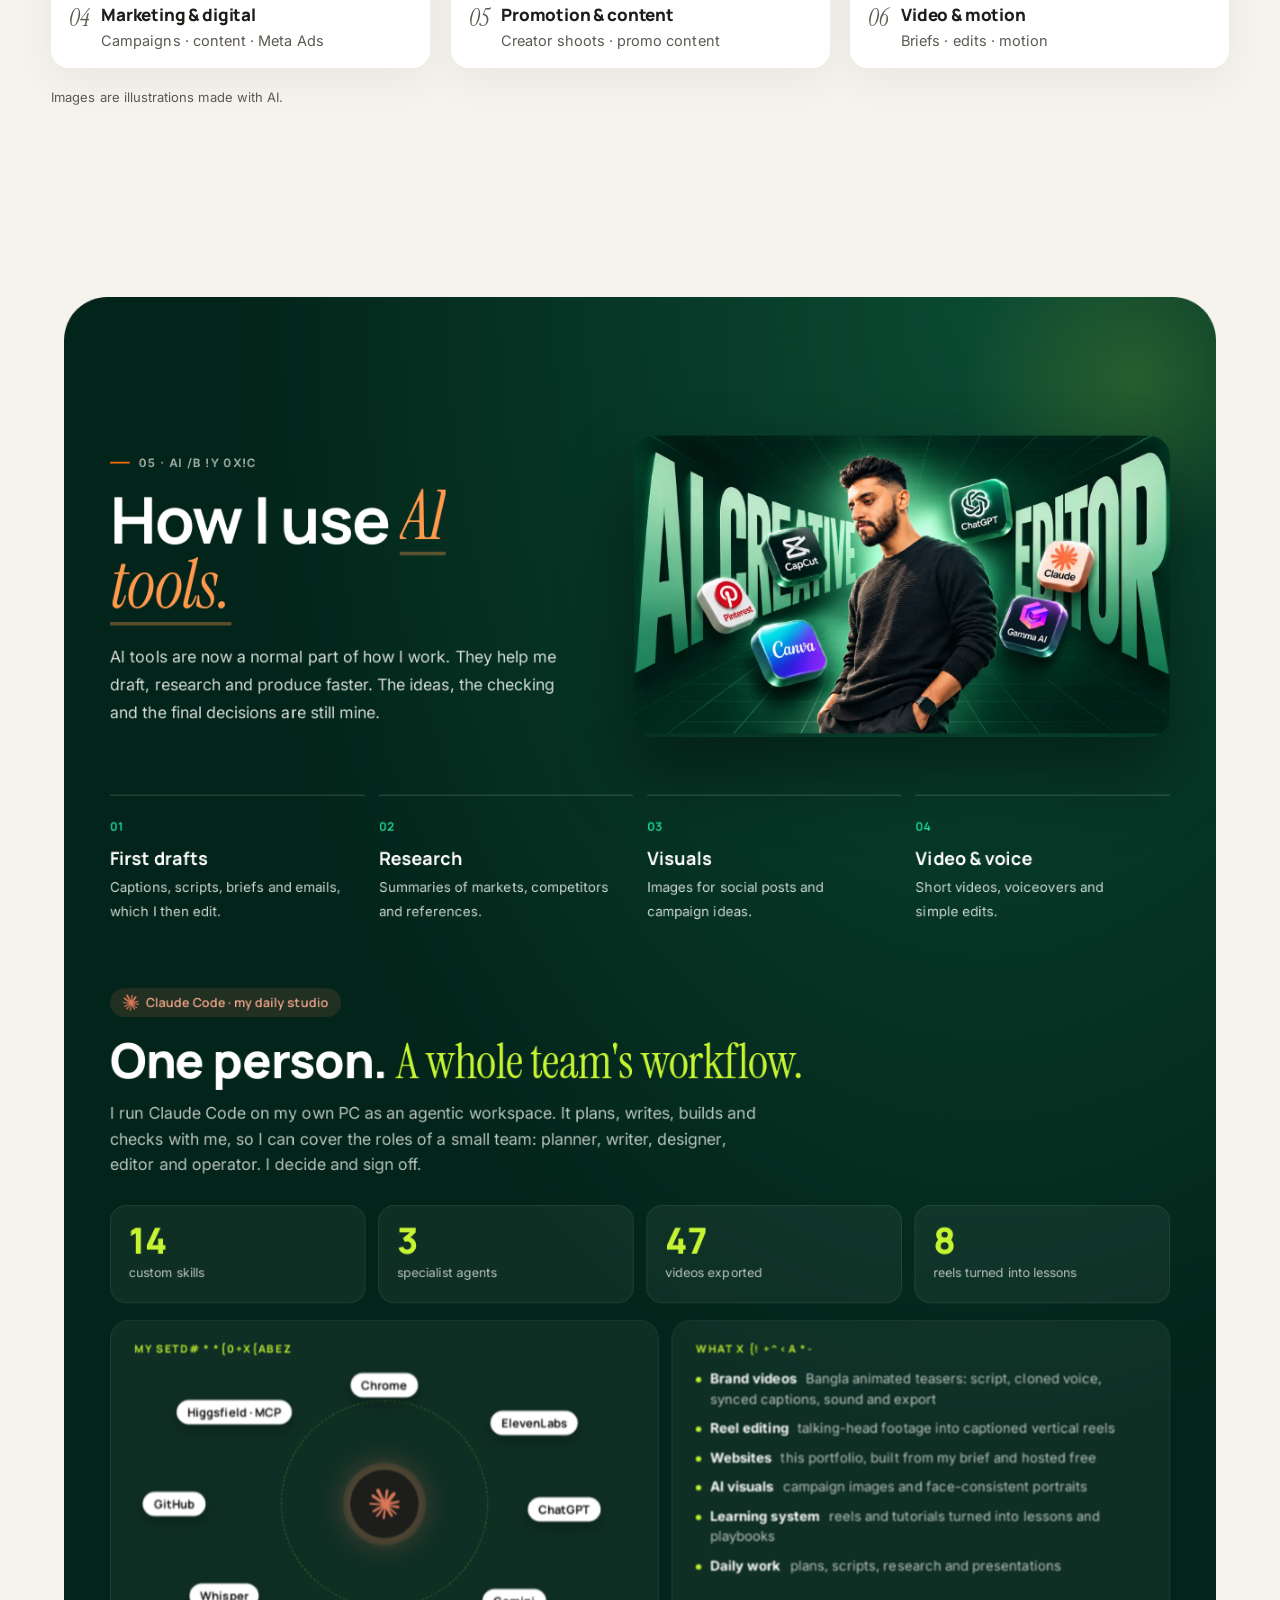
==== commit b17dc6bf: "Mobile v3: 16-screen app-style mobile site" ====
--- a/index.html
+++ b/index.html
@@ -17,7 +17,7 @@
 <link rel="preconnect" href="https://fonts.googleapis.com">
 <link rel="preconnect" href="https://fonts.gstatic.com" crossorigin>
 <link href="https://fonts.googleapis.com/css2?family=Manrope:wght@500;600;700;800&family=Inter:wght@400;500;600&family=Instrument+Serif:ital@0;1&family=Hind+Siliguri:wght@500;600&family=Mrs+Saint+Delafield&family=Anton&display=swap" rel="stylesheet">
-<link rel="stylesheet" href="assets/css/bundle.css?v=122"><link rel="preload" as="image" href="assets/img/kazi-hero-orange.webp">
+<link rel="stylesheet" href="assets/css/m3.css?v=1" media="(max-width:760px)"><link rel="stylesheet" href="assets/css/bundle.css?v=122"><link rel="preload" as="image" href="assets/img/kazi-hero-orange.webp">
 </head>
 <body>
 
@@ -61,180 +61,108 @@
 <main id="top">
 <!-- MOBILE APP LAYER (phones only) -->
 <div id="m" class="m-app">
-
-  <!-- HOME -->
-  <section class="m-sec m-home" id="m-home">
-    <div class="m-heroimg m-r">
-      <img src="assets/img/kazi-hero-orange.webp" alt="Kazi Yeasir Arafat holding a pair of glasses" width="900" height="1200">
-      <span class="m-stk s1">Dhaka, BD</span><span class="m-stk s2">Marketing &amp; BD</span>
-      <button class="m-stk s3" data-film>▶ 2-min film</button>
-      <i class="m-glow" aria-hidden="true"></i>
-    </div>
-    <h1 class="m-h m-r">Hi, I'm Kazi.<br><em>Marketing, sales &amp; AI.</em></h1>
-    <p class="m-p m-r">I work between brands and their customers: campaigns, creators, client projects, and AI tools that make the work faster.</p>
-    <div class="m-pills m-r">
-      <div><b data-mc="3">0</b><span>years</span></div>
-      <div><b data-mc="4">0</b><span>enterprise clients</span></div>
-      <div><b data-mc="2">0</b><span>ventures</span></div>
-    </div>
-    <div class="m-cta m-r"><button class="m-btn dark" data-film>Watch my film</button><a class="m-btn yel" href="#m-contact">Say hello</a></div>
-    <p class="m-new m-r"><i></i>New here? <b>Watch this first.</b> Two minutes, my whole story.</p>
-    <button class="m-filmcard m-r" data-film><img src="assets/img/video-poster.jpg?v=5" alt="Thumbnail of Kazi's two-minute film" loading="lazy"><span class="m-play"><i></i></span><span class="m-fl"><b>Watch my 2-minute story</b><em>Studies · brands · clients · how I work</em></span></button>
-    <div class="m-trust m-r">
-      <span class="mt-k">Clients I've supported</span>
-      <div class="mt-logos"><img src="assets/img/client-brac.png" alt="BRAC Bank"><img src="assets/img/client-byd.png" alt="BYD"><img src="assets/img/client-pmi.png" alt="Philip Morris International"><img src="assets/img/client-dcci.png" alt="DCCI"></div>
-      <p><b>Runner Group</b><i>→</i><b class="y">Singularity Limited</b></p>
-      <small>Client side of every project, through Runner Group's digital agency.</small>
-    </div>
-    <div class="m-marq" aria-hidden="true"><div><span>Professional ✦ Creative ✦ Innovative ✦ Campaigns ✦ Creators ✦ Clients ✦ AI ✦ </span><span>Professional ✦ Creative ✦ Innovative ✦ Campaigns ✦ Creators ✦ Clients ✦ AI ✦ </span></div></div>
-  </section>
-
-  <!-- 3 SIDES -->
-  <section class="m-sec" id="m-sides">
-    <p class="m-ey m-r">Three sides of me</p>
-    <div class="m-sides">
-      <button class="m-side pro m-r" data-sheet="sh-pro"><i><img src="assets/img/v24/side-pro.webp" alt=""><u>01</u></i><b>Professional</b><span>Clients, sales &amp; delivery</span></button>
-      <button class="m-side cre m-r" data-sheet="sh-cre"><i><img src="assets/img/v24/side-cre.webp" alt=""><u>02</u></i><b>Creative</b><span>Content, design &amp; video</span></button>
-      <button class="m-side inn m-r" data-sheet="sh-inn"><i><img src="assets/img/ai/kazi-claude.webp" alt=""><u>03</u></i><b>Innovative</b><span>AI studio &amp; my ventures</span></button>
-    </div>
-  </section>
-
-  <!-- JOURNEY -->
-  <section class="m-sec" id="m-journey">
-    <p class="m-ey m-r">My journey</p>
-    <h2 class="m-h2 m-r">6 stops, <em>one path.</em></h2>
-    <div class="m-tl">
-      <button class="m-ti m-r" data-sheet="sh-nsu"><span class="m-logo"><img src="assets/img/nsu-logo.svg" alt="NSU logo"></span><div><em>2020–25</em><b>North South University</b><span>BBA in Marketing</span></div><i>›</i></button>
-      <button class="m-ti m-r" data-sheet="sh-pristine"><span class="m-logo"><img src="assets/img/logo-pristine.png" alt="Pristine logo"></span><div><em>2023–24 · 15 mo</em><b>Pristine</b><span>Digital Marketing Jr. Executive</span></div><i>›</i></button>
-      <button class="m-ti m-r" data-sheet="sh-manabay"><span class="m-logo"><img src="assets/img/logo-manabay.png" alt="Mana Bay logo"></span><div><em>2025 · 8 mo</em><b>Mana Bay</b><span>Marketing Executive</span></div><i>›</i></button>
-      <button class="m-ti m-r" data-sheet="sh-runner"><span class="m-logo"><img src="assets/img/logo-runner.png" alt="Runner logo"></span><div><em>2025–26 · 8 mo</em><b>Runner Group</b><span>Business Development · Singularity</span></div><i>›</i></button>
-      <button class="m-ti m-r" data-sheet="sh-zyno"><span class="m-logo dk"><img src="assets/img/logo-zynotech-w.png" alt="ZynoTech logo"></span><div><em>Oct 2025 – now</em><b>ZynoTech Intelligence</b><span>Founder &amp; COO</span></div><i>›</i></button>
-      <button class="m-ti m-r" data-sheet="sh-haya"><span class="m-logo dk"><img src="assets/img/logo-haya.webp" alt="HAYA logo"></span><div><em>Founder · own brand</em><b>HAYA Parfums</b><span>D2C fragrance brand</span></div><i>›</i></button>
-    </div>
-  </section>
-
-  <!-- WORK -->
-  <section class="m-sec" id="m-work">
-    <p class="m-ey m-r">Work</p>
-    <h2 class="m-h2 m-r">Real brands, <em>real results.</em></h2>
-    <div class="m-stories m-r">
-      <button data-sheet="sh-pristine"><i><img src="assets/img/real/pristine-salman-wallet.webp" alt="" loading="lazy"></i>Pristine</button>
-      <button data-sheet="sh-manabay"><i><img src="assets/img/real/manabay-oasis-aerial.webp" alt="" loading="lazy"></i>Mana Bay</button>
-      <button data-sheet="sh-runner"><i><img src="assets/img/real/brac-site.webp" alt="" loading="lazy"></i>Runner</button>
-      <button data-sheet="sh-zyno"><i><img src="assets/img/logo-zynotech-w.png" alt="" loading="lazy"></i>ZynoTech</button>
-      <button data-sheet="sh-haya"><i><img src="assets/img/ventures/haya-lab.webp" alt="" loading="lazy"></i>HAYA</button>
-    </div>
-    <div class="m-swipe" data-dots>
-      <button class="m-wc" data-sheet="sh-pristine"><img src="assets/img/real/pristine-salman-reel.webp" alt="Salman Muktadir creator reel for Pristine" loading="lazy"><div><b>Salman × Pristine</b><span>Creator reel with a promo code</span><em>2.2K saves · 1.8K comments</em></div></button>
-      <button class="m-wc" data-sheet="sh-manabay"><img src="assets/img/real/manabay-oasis-stage.webp" alt="Midnight in the Oasis event stage at Mana Bay" loading="lazy"><div><b>Midnight in the Oasis</b><span>Night event promotion at Mana Bay</span><em>205K page followers</em></div></button>
-      <button class="m-wc" data-sheet="sh-runner"><img src="assets/img/real/brac-site.webp" alt="BRAC Bank website" loading="lazy"><div><b>BRAC Bank website</b><span>Launch team · Singularity Limited</span><em>250+ pages · 4,500+ data nodes</em></div></button>
-      <button class="m-wc" data-sheet="sh-haya"><img src="assets/img/ventures/haya-strip.webp" alt="HAYA perfume scent strip" loading="lazy"><div><b>HAYA Parfums</b><span>My own D2C fragrance brand</span><em>42+ scents · 17K+ online</em></div></button>
-    </div>
-    <div class="m-dots"></div>
-  </section>
-
-  <!-- UNDERSTAND -->
-  <section class="m-sec m-dark" id="m-und">
-    <p class="m-ey lime m-r">What I understand</p>
-    <h2 class="m-h2 m-r">ERP · CRM · Web · <em>Apps.</em></h2>
-    <div class="m-swipe sm">
-      <figure class="m-ut"><img src="assets/img/v24/erp-crm.webp" alt="ERP and CRM dashboard" loading="lazy"><figcaption>ERP &amp; CRM<span>Philip Morris · DCCI</span></figcaption></figure>
-      <figure class="m-ut"><video src="assets/img/v24/site-scroll.mp4" poster="assets/img/v24/site-scroll.jpg" muted loop playsinline preload="none"></video><figcaption>Websites<span>BRAC Bank · BYD</span></figcaption></figure>
-      <figure class="m-ut"><img src="assets/img/v24/mobile-app.webp" alt="Mobile app screens" loading="lazy"><figcaption>Mobile apps<span>ZynoTech</span></figcaption></figure>
-    </div>
-    <p class="m-p light m-r">I sat between clients and the design, development and UI/UX teams, from brief to handover.</p>
-  </section>
-
-  <!-- LESSONS -->
-  <section class="m-sec" id="m-lessons">
-    <p class="m-ey m-r">What I've learned</p>
-    <h2 class="m-h2 m-r">3 lessons, <em>tap to open.</em></h2>
-    <div class="m-swipe" data-dots>
-      <button class="m-lc" data-sheet="sh-l1"><img src="assets/img/lessons/marketing.webp" alt="Marketing lesson" loading="lazy"><div><b>Marketing</b><span>Say one clear thing, where people already are.</span></div></button>
-      <button class="m-lc" data-sheet="sh-l2"><img src="assets/img/lessons/sales.webp" alt="Sales lesson" loading="lazy"><div><b>Sales</b><span>Trust first. Listen more than you pitch.</span></div></button>
-      <button class="m-lc" data-sheet="sh-l3"><img src="assets/img/lessons/promotion.webp" alt="Promotion lesson" loading="lazy"><div><b>Promotion</b><span>People trust people.</span></div></button>
-    </div>
-    <div class="m-dots"></div>
-    <div class="m-quote m-r"><div class="in-vid"><video src="assets/img/v24/pursuit.mp4" poster="assets/img/v24/pursuit.jpg" muted loop playsinline preload="none"></video><button class="in-snd" type="button" aria-label="Turn sound on">🔇 Tap for sound</button></div><b>"You got a dream… you gotta protect it."</b><span>The Pursuit of Happyness. When I feel low, I watch this and come back. Hard work pays off.</span></div>
-  </section>
-
-  <!-- TEAMS -->
-  <section class="m-sec" id="m-teams">
-    <p class="m-ey m-r">Teams</p>
-    <h2 class="m-h2 m-r">Six teams, <em>one goal.</em></h2>
-    <div class="m-tg">
-      <figure class="m-r"><img src="assets/img/teams/dev.webp" alt="" loading="lazy"><figcaption>Developers &amp; AI</figcaption></figure>
-      <figure class="m-r"><img src="assets/img/teams/uiux.webp" alt="" loading="lazy"><figcaption>UI/UX</figcaption></figure>
-      <figure class="m-r"><img src="assets/img/teams/sales.webp" alt="" loading="lazy"><figcaption>Sales</figcaption></figure>
-      <figure class="m-r"><img src="assets/img/teams/marketing.webp" alt="" loading="lazy"><figcaption>Marketing</figcaption></figure>
-      <figure class="m-r"><img src="assets/img/teams/promo.webp" alt="" loading="lazy"><figcaption>Promotion</figcaption></figure>
-      <figure class="m-r"><img src="assets/img/teams/video.webp" alt="" loading="lazy"><figcaption>Video &amp; motion</figcaption></figure>
-    </div>
-  </section>
-
-  <!-- AI -->
-  <section class="m-sec m-dark" id="m-ai">
-    <p class="m-ey lime m-r">AI in my work</p>
-    <h2 class="m-h2 m-r">Claude is <em>my studio.</em></h2>
-    <div class="m-bento">
-      <button class="m-bx wide m-r" data-sheet="sh-ai"><img src="assets/img/ai/kazi-claude.webp" alt="Kazi in an orange suit with the Claude mark" loading="lazy"><span>What I build with it ›</span></button>
-      <div class="m-bx m-r"><b data-mc="15">0</b>custom skills</div>
-      <div class="m-bx m-r"><b data-mc="3">0</b>agents</div>
-      <div class="m-bx m-r"><b data-mc="49">0</b>videos made</div>
-      <div class="m-bx m-r"><b data-mc="8">0</b>reels → lessons</div>
-    </div>
-    <div class="m-orbit m-r" aria-hidden="true">
-      <span class="core"><img src="assets/img/logos/claude-symbol.svg" alt=""></span>
-      <i style="--a:0deg">Chrome</i><i style="--a:45deg">ElevenLabs</i><i style="--a:90deg">ChatGPT</i><i style="--a:135deg">Gemini</i><i style="--a:180deg">FFmpeg</i><i style="--a:225deg">Whisper</i><i style="--a:270deg">GitHub</i><i style="--a:315deg">MCP</i>
-    </div>
-    <p class="m-p light m-r">My connectors: browser, local tools, AI services and publishing, all in one assistant.</p>
-  </section>
-
-  <!-- CREATIVE + SKILLS -->
-  <section class="m-sec" id="m-skills">
-    <p class="m-ey m-r">Creative &amp; skills</p>
-    <h2 class="m-h2 m-r">Honestly <em>rated.</em></h2>
-    <div class="m-sk4">
-      <figure class="m-r"><img src="assets/img/skills/digital-v4.webp" alt="" loading="lazy"><figcaption><b>Digital marketing</b><span>Calendars · Reels · Meta Ads</span></figcaption></figure>
-      <figure class="m-r"><img src="assets/img/skills/promotion-v5.webp" alt="Billboard ad with Kazi and a gold YASIR cold drink can: Stay cool" loading="lazy"><figcaption><b>Promotion</b><span>Creators · Events</span></figcaption></figure>
-      <figure class="m-r"><img src="assets/img/skills/sales-v3.webp" alt="" loading="lazy"><figcaption><b>Sales &amp; BD</b><span>Clients · Pitches</span></figcaption></figure>
-      <figure class="m-r"><img src="assets/img/skills/pm-v3.webp" alt="" loading="lazy"><figcaption><b>Project management</b><span>Briefs · Follow-up</span></figcaption></figure>
-    </div>
-    <div class="m-cre">
-      <button class="m-r" data-sheet="sh-cre"><img src="assets/img/v24/video-edit.webp" alt="Video editing timeline on a laptop" loading="lazy"><span>Video editing</span></button>
-      <button class="m-r" data-sheet="sh-cre"><img src="assets/img/v24/focus.webp" alt="Focus portrait design" loading="lazy"><span>Graphic design</span></button>
-    </div>
-    <div class="m-bars">
-      <div class="m-r">Campaign planning<i style="--w:90%"></i></div>
-      <div class="m-r">Influencer partnerships<i style="--w:88%"></i></div>
-      <div class="m-r">Client handling<i style="--w:86%"></i></div>
-      <div class="m-r">AI content workflows<i style="--w:90%"></i></div>
-      <div class="m-r">Meta Ads<i style="--w:72%"></i></div>
-      <div class="m-r">Google Ads &amp; SEO · learning<i style="--w:38%"></i></div>
-    </div>
-  </section>
-
-  <!-- VENTURES -->
-  <section class="m-sec" id="m-ventures">
-    <p class="m-ey m-r">What I'm building</p>
-    <h2 class="m-h2 m-r">Two ventures, <em>still early.</em></h2>
-    <div class="m-swipe">
-      <button class="m-vc zyno" data-sheet="sh-zyno"><span class="m-vlogo"><img src="assets/img/logo-zynotech-w.png" alt="ZynoTech Intelligence"><small>ZynoNews · Mitmat · VibeCrow AI</small></span><div><em>Founder &amp; COO</em><b>ZynoTech Intelligence</b><span>3 products · 2 live · 4 client projects</span></div></button>
-      <button class="m-vc haya" data-sheet="sh-haya"><img src="assets/img/ventures/haya-lab.webp" alt="" loading="lazy"><div><em>Founder</em><b>HAYA Parfums</b><span>42+ scents · 17K+ online</span></div></button>
-    </div>
-  </section>
-
-  <!-- CONTACT -->
-  <section class="m-sec m-orange" id="m-contact">
-    <h2 class="m-h2 m-r">Let's <em>talk.</em></h2>
-    <div class="m-cimg m-r"><img src="assets/img/kazi-contact.webp" alt="Kazi in a teal duotone portrait" loading="lazy"><span class="m-hi">Hi!</span></div>
-    <div class="m-links">
-      <a class="m-r" href="https://wa.me/8801730020423" target="_blank" rel="noopener">WhatsApp<span>+880 1730-020423 →</span></a>
-      <a class="m-r" href="mailto:yeasir963@gmail.com">Email<span>yeasir963@gmail.com →</span></a>
-      <a class="m-r" href="https://www.linkedin.com/in/kazi-yeasir-arafat-anan-a77750223/" target="_blank" rel="noopener">LinkedIn<span>Work history →</span></a>
-    </div>
-    <p class="m-foot">© 2026 Kazi Yeasir Arafat · Dhaka</p>
-  </section>
+<section class="m3s" id="m3-1"><div class="m3z" style="height:620px"><div class="x-sc" style="padding:0;background:var(--o)"><div class="x-chap"><b>01</b><span>Intro</span><i style="--p:6%"></i></div>
+<div style="position:absolute;top:66px;left:-10px;right:-10px;font:800 88px/0.82 Manrope;letter-spacing:-.06em;color:rgba(255,255,255,.2);white-space:nowrap"><div style="animation:m3marq 9s linear infinite;display:inline-block">KAZI YEASIR KAZI YEASIR&nbsp;</div><br><div style="animation:m3marq 11s linear infinite reverse;display:inline-block">ARAFAT ARAFAT ARAFAT&nbsp;</div></div>
+<img src="assets/img/kazi-hero-orange.webp" style="position:absolute;left:0;right:0;top:36px;width:100%;height:330px;object-fit:cover;object-position:50% 18%;animation:m3pop 6s cubic-bezier(.2,.9,.3,1.2) 1 both;mix-blend-mode:multiply">
+<div style="position:absolute;top:52px;left:14px;background:#fff;border-radius:99px;padding:5px 10px;font-size:10.5px;font-weight:700;animation:m3float 3s infinite">Dhaka · BBA, NSU</div>
+<div style="position:absolute;left:0;right:0;bottom:0;height:300px;background:var(--ink);color:#fff;border-radius:28px 28px 0 0;padding:18px 16px">
+ <div class="x-a" style="font-weight:800;font-size:24px;letter-spacing:-.03em">Hi, I'm Kazi.</div>
+ <div class="x-a x-d1" style="height:1.1em;overflow:hidden;font:400 24px/1.1 'Instrument Serif';color:var(--y)"><div style="animation:m3words 6s infinite">Marketing.<br>Sales and BD.<br>AI workflows.<br>Marketing.</div></div>
+ <div class="x-a x-d2" style="font-size:11px;color:#bbb;margin-top:6px;line-height:1.45">Business development and marketing. Founder &amp; COO of ZynoTech Intelligence, founder of HAYA Parfums.</div>
+ <div class="x-a x-d3 x-row" style="margin-top:10px"><span class="x-dkc x-num"><b style="color:#fff">3+</b>years</span><span class="x-dkc x-num"><b style="color:#fff">4</b>enterprise clients</span><span class="x-dkc x-num"><b style="color:#fff">2</b>ventures</span></div>
+ <button type="button" data-film class="x-a x-d4" style="margin-top:10px;display:flex;align-items:center;gap:10px;background:var(--y);color:#111;border-radius:99px;padding:7px 12px;font-weight:800;font-size:12.5px"><span style="width:24px;height:24px;border-radius:50%;background:#111;animation:m3pulse 1.4s infinite"></span>New here? Watch my 2-min film</button>
+</div></div></div></section>
+<section class="m3s" id="m3-2"><div class="m3z" style="height:620px"><div class="x-sc" style=""><div class="x-chap"><b>02</b><span>What I do</span><i style="--p:12%"></i></div><div class="x-short">In short: Four services, one person.</div>
+<div class="x-ey x-a">What I do</div><div class="x-h2 x-a x-d1">Four things, <em>done well.</em></div>
+<div style="display:grid;grid-template-columns:1fr 1fr;gap:8px"><div class="x-a x-d1" style="position:relative;border-radius:18px;overflow:hidden;height:150px"><img loading="lazy" src="assets/img/skills/digital-v4.webp" style="width:100%;height:100%;object-fit:cover"><div style="position:absolute;inset:0;background:linear-gradient(transparent 30%,rgba(0,0,0,.85))"></div><span style="position:absolute;top:8px;left:8px;width:22px;height:22px;border-radius:7px;background:var(--o);color:#fff;font:800 11px Manrope;display:grid;place-items:center">01</span><div style="position:absolute;left:9px;right:9px;bottom:8px;color:#fff"><b style="font-size:14px;display:block">Marketing</b><span style="font-size:9.5px;opacity:.85;line-height:1.3">Content calendars, Reels, Meta Ads</span></div></div><div class="x-a x-d2" style="position:relative;border-radius:18px;overflow:hidden;height:150px"><img loading="lazy" src="assets/img/skills/sales-v3.webp" style="width:100%;height:100%;object-fit:cover"><div style="position:absolute;inset:0;background:linear-gradient(transparent 30%,rgba(0,0,0,.85))"></div><span style="position:absolute;top:8px;left:8px;width:22px;height:22px;border-radius:7px;background:var(--ink);color:#fff;font:800 11px Manrope;display:grid;place-items:center">02</span><div style="position:absolute;left:9px;right:9px;bottom:8px;color:#fff"><b style="font-size:14px;display:block">Sales &amp; BD</b><span style="font-size:9.5px;opacity:.85;line-height:1.3">Client briefs, pitches, delivery</span></div></div><div class="x-a x-d3" style="position:relative;border-radius:18px;overflow:hidden;height:150px"><img loading="lazy" src="assets/img/skills/promotion-v5.webp" style="width:100%;height:100%;object-fit:cover"><div style="position:absolute;inset:0;background:linear-gradient(transparent 30%,rgba(0,0,0,.85))"></div><span style="position:absolute;top:8px;left:8px;width:22px;height:22px;border-radius:7px;background:var(--y);color:#111;font:800 11px Manrope;display:grid;place-items:center">03</span><div style="position:absolute;left:9px;right:9px;bottom:8px;color:#fff"><b style="font-size:14px;display:block">Promotion</b><span style="font-size:9.5px;opacity:.85;line-height:1.3">Creators, events, activations</span></div></div><div class="x-a x-d4" style="position:relative;border-radius:18px;overflow:hidden;height:150px"><img loading="lazy" src="assets/img/ai/kazi-claude.webp" style="width:100%;height:100%;object-fit:cover"><div style="position:absolute;inset:0;background:linear-gradient(transparent 30%,rgba(0,0,0,.85))"></div><span style="position:absolute;top:8px;left:8px;width:22px;height:22px;border-radius:7px;background:var(--l);color:#111;font:800 11px Manrope;display:grid;place-items:center">04</span><div style="position:absolute;left:9px;right:9px;bottom:8px;color:#fff"><b style="font-size:14px;display:block">AI workflows</b><span style="font-size:9.5px;opacity:.85;line-height:1.3">Video, web and visuals with Claude</span></div></div></div>
+<div class="x-card x-a x-d5" style="margin-top:9px;font-size:10.5px;line-height:1.5"><b>In one line:</b> I sit between brands and their customers, and between clients and the teams who build for them.</div></div></div></section>
+<section class="m3s" id="m3-3"><div class="m3z" style="height:620px"><div class="x-sc" style=""><div class="x-chap"><b>03</b><span>Three sides</span><i style="--p:19%"></i></div><div class="x-short">In short: Professional, creative, innovative.</div>
+<div class="x-ey x-a">Three sides of me</div><div class="x-h2 x-a x-d1">One person, <em>three modes.</em></div>
+<div style="position:relative;height:250px;margin-top:6px">
+ <div style="position:absolute;inset:14px 36px 0;border-radius:22px;overflow:hidden;animation:m3fanL 6s 1 both"><img loading="lazy" src="assets/img/v24/side-cre.webp" style="width:100%;height:100%;object-fit:cover"></div>
+ <div style="position:absolute;inset:14px 36px 0;border-radius:22px;overflow:hidden;animation:m3fanR 6s 1 both"><img loading="lazy" src="assets/img/ai/kazi-claude.webp" style="width:100%;height:100%;object-fit:cover"></div>
+ <div class="x-sheen" style="position:absolute;inset:14px 36px 0;border-radius:22px;overflow:hidden;box-shadow:0 18px 36px rgba(0,0,0,.25)"><img loading="lazy" src="assets/img/v24/side-pro.webp" style="width:100%;height:100%;object-fit:cover"><b style="position:absolute;left:12px;bottom:10px;color:#fff;font-size:19px;text-shadow:0 2px 8px #000">Professional</b></div>
+</div>
+<div class="x-card x-a x-d3" style="margin-top:12px"><div class="x-li">Enterprise clients: BRAC Bank, BYD, PMI, DCCI</div><div class="x-li">Client needs turned into clear briefs</div><div class="x-li">Presentations and Meta Ads reporting</div></div>
+<div style="display:flex;justify-content:center;gap:6px;margin-top:10px"><i style="width:22px;height:6px;border-radius:6px;background:var(--o)"></i><i style="width:6px;height:6px;border-radius:6px;background:#ccc"></i><i style="width:6px;height:6px;border-radius:6px;background:#ccc"></i></div></div></div></section>
+<section class="m3s" id="m3-4"><div class="m3z" style="height:680px"><div class="x-sc" style=""><div class="x-chap"><b>04</b><span>Experience</span><i style="--p:25%"></i></div><div class="x-short">In short: 3+ years, 5 stops, every date.</div>
+<div class="x-ey x-a">Experience</div><div class="x-h2 x-a x-d1">3+ years, <em>every stop.</em></div>
+<div style="position:relative;padding-left:42px"><div style="position:absolute;left:17px;top:4px;bottom:4px;width:3px;background:#e5dfd5;border-radius:3px"><div style="width:100%;background:linear-gradient(var(--o),var(--y));border-radius:3px;animation:m3draw 6s 1 both"></div></div><div class="x-a x-d1" style="position:relative;margin-bottom:8px;background:#fff;color:inherit;border-radius:14px;padding:8px 10px"><img loading="lazy" src="assets/img/nsu-logo.svg" style="position:absolute;left:-40px;top:5px;width:32px;height:32px;border-radius:50%;background:#fff;padding:4px;object-fit:contain;border:2px solid var(--o)"><span class="x-k" style="">2020–25</span><b style="display:block;font-size:12.5px">North South University</b><span style="font-size:10.5px;color:#777">BBA in Marketing · football team</span></div><div class="x-a x-d2" style="position:relative;margin-bottom:8px;background:#fff;color:inherit;border-radius:14px;padding:8px 10px"><img loading="lazy" src="assets/img/logo-pristine.png" style="position:absolute;left:-40px;top:5px;width:32px;height:32px;border-radius:50%;background:#fff;padding:4px;object-fit:contain;border:2px solid var(--o)"><span class="x-k" style="">Oct 23 – Dec 24 · 15 mo</span><b style="display:block;font-size:12.5px">Pristine</b><span style="font-size:10.5px;color:#777">Digital Marketing Jr. Executive</span></div><div class="x-a x-d3" style="position:relative;margin-bottom:8px;background:#fff;color:inherit;border-radius:14px;padding:8px 10px"><img loading="lazy" src="assets/img/logo-manabay.png" style="position:absolute;left:-40px;top:5px;width:32px;height:32px;border-radius:50%;background:#fff;padding:4px;object-fit:contain;border:2px solid var(--o)"><span class="x-k" style="">Jan – Aug 25 · 8 mo</span><b style="display:block;font-size:12.5px">Mana Bay</b><span style="font-size:10.5px;color:#777">Marketing Executive</span></div><div class="x-a x-d4" style="position:relative;margin-bottom:8px;background:var(--ink);color:#fff;border-radius:14px;padding:8px 10px"><img loading="lazy" src="assets/img/logo-runner.png" style="position:absolute;left:-40px;top:5px;width:32px;height:32px;border-radius:50%;background:#fff;padding:4px;object-fit:contain;border:2px solid var(--y);animation:m3pulse 1.6s infinite"><span class="x-k" style="color:var(--y)">Aug 25 – Mar 26 · 8 mo</span><b style="display:block;font-size:12.5px">Singularity Limited (Runner Group)</b><span style="font-size:10.5px;color:#aaa">Business Dev &amp; Client Executive</span></div><div class="x-a x-d5" style="position:relative;margin-bottom:8px;background:#fff;color:inherit;border-radius:14px;padding:8px 10px"><img loading="lazy" src="assets/img/logo-zynotech-w.png" style="position:absolute;left:-40px;top:5px;width:32px;height:32px;border-radius:50%;background:#111;padding:4px;object-fit:contain;border:2px solid var(--o)"><span class="x-k" style="">Oct 25 – today</span><b style="display:block;font-size:12.5px">ZynoTech Intelligence</b><span style="font-size:10.5px;color:#777">Founder &amp; COO</span></div></div></div></div></section>
+<section class="m3s" id="m3-5"><div class="m3z" style="height:620px"><div class="x-sc" style=""><div class="x-chap"><b>05</b><span>Singularity</span><i style="--p:31%"></i></div><div class="x-short">In short: I connected clients with builders.</div>
+<div style="display:flex;align-items:center;gap:8px" class="x-a"><img loading="lazy" class="x-lg" src="assets/img/logo-runner.png"><img loading="lazy" class="x-lg" src="assets/img/logo-singularity.png"><span class="x-k">Aug 25 – Mar 26</span></div>
+<div class="x-h2 x-a x-d1" style="font-size:21px;margin-top:8px">Business Development <em>&amp; Client Executive</em></div>
+<div class="x-a x-d1" style="font-size:10.5px;color:#777;margin-top:-6px">At Singularity Limited, Runner Group's digital agency</div>
+<div class="x-row x-a x-d2" style="margin-top:10px"><span class="x-card x-num"><b>250+</b>pages</span><span class="x-card x-num"><b>4,500+</b>data nodes</span><span class="x-card x-num"><b>4</b>clients</span></div>
+<div class="x-card x-a x-d3" style="margin-top:8px"><span class="x-k">What I did</span><div class="x-li">BRAC Bank and BYD websites</div><div class="x-li">ERP &amp; CRM for Philip Morris and DCCI</div><div class="x-li">Bridge between clients and design, dev, QA</div><div class="x-li">Represented Bondstein, Global Sourcing Expo 2025</div></div>
+<div class="x-row x-a x-d4" style="margin-top:8px;gap:5px"><img loading="lazy" class="x-lg" style="height:34px" src="assets/img/client-brac.png"><img loading="lazy" class="x-lg" style="height:34px" src="assets/img/client-byd.png"><img loading="lazy" class="x-lg" style="height:34px" src="assets/img/client-pmi.png"><img loading="lazy" class="x-lg" style="height:34px" src="assets/img/client-dcci.png"></div>
+<div class="x-qt x-a x-d5">"Large clients value clear briefs and honest updates."</div></div></div></section>
+<section class="m3s" id="m3-6"><div class="m3z" style="height:620px"><div class="x-sc" style=""><div class="x-chap"><b>06</b><span>Projects</span><i style="--p:38%"></i></div><div class="x-short">In short: 4 enterprise clients, real builds.</div>
+<div class="x-ey x-a">Projects at Singularity</div><div class="x-h2 x-a x-d1">4 clients, <em>real builds.</em></div>
+<div style="display:grid;grid-template-columns:1fr 1fr;gap:8px"><div class="x-a x-d1" style="background:#fff;border-radius:16px;overflow:hidden"><div style="position:relative"><img loading="lazy" src="assets/img/real/brac-site.webp" style="width:100%;height:84px;object-fit:cover"><img loading="lazy" src="assets/img/client-brac.png" style="position:absolute;left:8px;bottom:-12px;width:28px;height:28px;border-radius:8px;background:#fff;padding:3px;object-fit:contain;box-shadow:0 4px 10px rgba(0,0,0,.15)"></div><div style="padding:16px 9px 9px"><b style="font-size:12px;display:block">BRAC Bank</b><span style="font-size:9.5px;color:#777">Website · 250+ pages</span></div></div><div class="x-a x-d2" style="background:#fff;border-radius:16px;overflow:hidden"><div style="position:relative"><img loading="lazy" src="assets/img/v24/mobile-app.webp" style="width:100%;height:84px;object-fit:cover"><img loading="lazy" src="assets/img/client-byd.png" style="position:absolute;left:8px;bottom:-12px;width:28px;height:28px;border-radius:8px;background:#fff;padding:3px;object-fit:contain;box-shadow:0 4px 10px rgba(0,0,0,.15)"></div><div style="padding:16px 9px 9px"><b style="font-size:12px;display:block">BYD</b><span style="font-size:9.5px;color:#777">Website</span></div></div><div class="x-a x-d3" style="background:#fff;border-radius:16px;overflow:hidden"><div style="position:relative"><img loading="lazy" src="assets/img/v24/erp-crm.webp" style="width:100%;height:84px;object-fit:cover"><img loading="lazy" src="assets/img/client-pmi.png" style="position:absolute;left:8px;bottom:-12px;width:28px;height:28px;border-radius:8px;background:#fff;padding:3px;object-fit:contain;box-shadow:0 4px 10px rgba(0,0,0,.15)"></div><div style="padding:16px 9px 9px"><b style="font-size:12px;display:block">Philip Morris</b><span style="font-size:9.5px;color:#777">ERP &amp; CRM system</span></div></div><div class="x-a x-d4" style="background:#fff;border-radius:16px;overflow:hidden"><div style="position:relative"><img loading="lazy" src="assets/img/v24/erp-crm.webp" style="width:100%;height:84px;object-fit:cover"><img loading="lazy" src="assets/img/client-dcci.png" style="position:absolute;left:8px;bottom:-12px;width:28px;height:28px;border-radius:8px;background:#fff;padding:3px;object-fit:contain;box-shadow:0 4px 10px rgba(0,0,0,.15)"></div><div style="padding:16px 9px 9px"><b style="font-size:12px;display:block">DCCI</b><span style="font-size:9.5px;color:#777">ERP &amp; CRM system</span></div></div></div>
+<div class="x-card x-a x-d5" style="margin-top:9px"><span class="x-k">My role on each</span><div class="x-li">Client meetings and requirement briefs</div><div class="x-li">Timeline, demos and handover</div></div></div></div></section>
+<section class="m3s" id="m3-7"><div class="m3z" style="height:620px"><div class="x-sc" style=""><div class="x-chap"><b>07</b><span>Mana Bay</span><i style="--p:44%"></i></div><div class="x-short">In short: I promoted a place, not a product.</div>
+<div style="display:flex;gap:8px;align-items:center" class="x-a"><img loading="lazy" class="x-lg" src="assets/img/logo-manabay.png"><div><b style="font-size:13px">Mana Bay · Marketing Executive</b><div class="x-k">Jan – Aug 25 · 8 mo</div></div></div>
+<div class="x-row x-a x-d1" style="margin-top:8px"><span class="x-card x-num"><b>205K</b>followers</span><span class="x-card x-num"><b>Weekly</b>Reels</span><span class="x-card x-num"><b>2</b>big events</span></div>
+<div style="display:grid;grid-template-columns:1fr 1fr 1fr;gap:5px;margin-top:8px"><img loading="lazy" class="x-a x-d1" src="assets/img/real/manabay-oasis-aerial.webp" style="width:100%;height:110px;object-fit:cover;border-radius:12px;grid-column:1/-1"><img loading="lazy" class="x-a x-d2" src="assets/img/real/manabay-dance.webp" style="width:100%;height:70px;object-fit:cover;border-radius:12px;"><img loading="lazy" class="x-a x-d3" src="assets/img/real/manabay-creator.webp" style="width:100%;height:70px;object-fit:cover;border-radius:12px;"><img loading="lazy" class="x-a x-d4" src="assets/img/real/manabay-interview-cabana.webp" style="width:100%;height:70px;object-fit:cover;border-radius:12px;"><img loading="lazy" class="x-a x-d5" src="assets/img/real/manabay-interview-shop.webp" style="width:100%;height:70px;object-fit:cover;border-radius:12px;"><img loading="lazy" class="x-a x-d5" src="assets/img/real/manabay-oasis-stage.webp" style="width:100%;height:70px;object-fit:cover;border-radius:12px;"></div>
+<div style="margin-top:7px" class="x-a x-d4"><span class="x-chip">Midnight in the Oasis</span><span class="x-chip">Kalboishakhi Kraze</span><span class="x-chip">On-ground activations</span></div>
+<div class="x-qt x-a x-d5" style="font-size:13px;margin-top:4px">"For a place, show the feeling."</div></div></div></section>
+<section class="m3s" id="m3-8"><div class="m3z" style="height:620px"><div class="x-sc" style=""><div class="x-chap"><b>08</b><span>Pristine</span><i style="--p:50%"></i></div><div class="x-short">In short: Creators plus clear offers = sales.</div>
+<div style="display:flex;gap:8px;align-items:center" class="x-a"><img loading="lazy" class="x-lg" src="assets/img/logo-pristine.png"><div><b style="font-size:13px">Pristine · Digital Marketing Jr. Exec</b><div class="x-k">Oct 23 – Dec 24 · 15 mo</div></div></div>
+<div class="x-row x-a x-d1" style="margin-top:8px"><span class="x-card x-num"><b>186K</b>followers</span><span class="x-card x-num"><b>2.2K</b>saves</span><span class="x-card x-num"><b>1.8K</b>comments</span></div>
+<div class="x-row x-a x-d2" style="margin-top:8px"><div style="position:relative;border-radius:14px;overflow:hidden;height:150px"><img loading="lazy" src="assets/img/real/pristine-salman-reel.webp" style="width:100%;height:100%;object-fit:cover"><span style="position:absolute;left:6px;bottom:6px;background:var(--y);border-radius:8px;padding:3px 6px;font-size:9.5px;font-weight:800">Creator reel</span></div><div style="position:relative;border-radius:14px;overflow:hidden;height:150px"><img loading="lazy" src="assets/img/real/pristine-salman-wallet.webp" style="width:100%;height:100%;object-fit:cover"><span style="position:absolute;left:6px;bottom:6px;background:#fff;border-radius:8px;padding:3px 6px;font-size:9.5px;font-weight:800">Promo code offer</span></div></div>
+<div class="x-card x-a x-d3" style="margin-top:8px"><div class="x-li">Creators: Salman Muktadir, Bobby, Nafis Rafsan, Santi Rahman</div><div class="x-li">Valentine's Gift Box and Winter Shoes launches</div><div class="x-li">Set up, tested and reported Meta Ads</div></div></div></div></section>
+<section class="m3s" id="m3-9"><div class="m3z" style="height:620px"><div class="x-sc x-dk" style=""><div class="x-chap x-chap-d"><b>09</b><span>ERP · CRM</span><i style="--p:56%"></i></div><div class="x-short x-short-d">In short: I understand the systems I sell.</div>
+<div class="x-ey x-a" style="color:var(--l)">What I understand</div><div class="x-h2 x-a x-d1" style="color:#fff">ERP · CRM · <em style="color:var(--l)">Web · Apps</em></div>
+<div class="x-dkc x-a x-d2"><div style="display:flex;justify-content:space-between;font-size:10px;color:#888"><span>Client pipeline</span><span style="color:var(--l)">● live</span></div><div style="display:flex;align-items:flex-end;gap:7px;height:80px;margin-top:8px"><i style="flex:1;height:40%;background:#333;border-radius:5px;transform-origin:bottom;animation:m3bar 6s 1 both 0.0s"></i><i style="flex:1;height:65%;background:#444;border-radius:5px;transform-origin:bottom;animation:m3bar 6s 1 both 0.1s"></i><i style="flex:1;height:55%;background:#555;border-radius:5px;transform-origin:bottom;animation:m3bar 6s 1 both 0.2s"></i><i style="flex:1;height:85%;background:var(--l);border-radius:5px;transform-origin:bottom;animation:m3bar 6s 1 both 0.3s"></i><i style="flex:1;height:70%;background:#555;border-radius:5px;transform-origin:bottom;animation:m3bar 6s 1 both 0.4s"></i><i style="flex:1;height:95%;background:var(--y);border-radius:5px;transform-origin:bottom;animation:m3bar 6s 1 both 0.5s"></i></div></div>
+<div class="x-dkc x-a x-d3" style="margin-top:8px"><span class="x-k">My part</span><div class="x-li" style="color:#ddd">Sat between clients and design, dev, QA</div><div class="x-li" style="color:#ddd">Turned needs into clear briefs</div><div class="x-li" style="color:#ddd">Tracked delivery, demos and handover</div></div>
+<div class="x-a x-d4" style="margin-top:8px"><span class="x-chip x-d">ERP</span><span class="x-chip x-d">CRM</span><span class="x-chip x-d">Websites</span><span class="x-chip x-d">Mobile apps</span><span class="x-chip x-d">UI/UX</span><span class="x-chip x-d">QA</span></div>
+<img loading="lazy" class="x-a x-d5" src="assets/img/v24/erp-crm.webp" style="width:100%;height:86px;object-fit:cover;border-radius:12px;margin-top:4px"></div></div></section>
+<section class="m3s" id="m3-10"><div class="m3z" style="height:620px"><div class="x-sc" style=""><div class="x-chap"><b>10</b><span>Teams</span><i style="--p:62%"></i></div><div class="x-short">In short: I keep six teams on one brief.</div>
+<div class="x-ey x-a">Teams I work with</div><div class="x-h2 x-a x-d1">Six teams, <em>one goal.</em></div>
+<div style="position:relative;height:96px;margin-bottom:6px" class="x-a x-d1"><div style="position:absolute;left:50%;top:50%;width:84px;height:84px;margin:-42px;border-radius:50%;border:2px dashed var(--o);animation:m3spin 16s linear infinite"></div><div style="position:absolute;left:50%;top:50%;width:52px;height:52px;margin:-26px;border-radius:50%;background:var(--ink);color:#fff;display:grid;place-items:center;font-weight:800;font-size:12px;animation:m3pulse 1.6s infinite">Me</div><span class="x-chip" style="position:absolute;left:8px;top:10px">Client</span><span class="x-chip" style="position:absolute;right:8px;top:10px">Dev</span><span class="x-chip" style="position:absolute;left:8px;bottom:6px">Design</span><span class="x-chip" style="position:absolute;right:8px;bottom:6px">QA</span></div>
+<div style="display:grid;grid-template-columns:1fr 1fr 1fr;gap:5px"><div class="x-a x-d1" style="position:relative;border-radius:12px;overflow:hidden;height:82px"><img loading="lazy" src="assets/img/teams/dev.webp" style="width:100%;height:100%;object-fit:cover"><span style="position:absolute;left:5px;bottom:5px;background:rgba(255,255,255,.95);border-radius:7px;padding:2px 6px;font-size:9.5px;font-weight:800">Developers</span></div><div class="x-a x-d2" style="position:relative;border-radius:12px;overflow:hidden;height:82px"><img loading="lazy" src="assets/img/teams/uiux.webp" style="width:100%;height:100%;object-fit:cover"><span style="position:absolute;left:5px;bottom:5px;background:rgba(255,255,255,.95);border-radius:7px;padding:2px 6px;font-size:9.5px;font-weight:800">UI/UX</span></div><div class="x-a x-d3" style="position:relative;border-radius:12px;overflow:hidden;height:82px"><img loading="lazy" src="assets/img/teams/sales.webp" style="width:100%;height:100%;object-fit:cover"><span style="position:absolute;left:5px;bottom:5px;background:rgba(255,255,255,.95);border-radius:7px;padding:2px 6px;font-size:9.5px;font-weight:800">Sales</span></div><div class="x-a x-d4" style="position:relative;border-radius:12px;overflow:hidden;height:82px"><img loading="lazy" src="assets/img/teams/marketing.webp" style="width:100%;height:100%;object-fit:cover"><span style="position:absolute;left:5px;bottom:5px;background:rgba(255,255,255,.95);border-radius:7px;padding:2px 6px;font-size:9.5px;font-weight:800">Marketing</span></div><div class="x-a x-d5" style="position:relative;border-radius:12px;overflow:hidden;height:82px"><img loading="lazy" src="assets/img/teams/promo.webp" style="width:100%;height:100%;object-fit:cover"><span style="position:absolute;left:5px;bottom:5px;background:rgba(255,255,255,.95);border-radius:7px;padding:2px 6px;font-size:9.5px;font-weight:800">Promotion</span></div><div class="x-a x-d5" style="position:relative;border-radius:12px;overflow:hidden;height:82px"><img loading="lazy" src="assets/img/teams/video.webp" style="width:100%;height:100%;object-fit:cover"><span style="position:absolute;left:5px;bottom:5px;background:rgba(255,255,255,.95);border-radius:7px;padding:2px 6px;font-size:9.5px;font-weight:800">Video &amp; motion</span></div></div>
+<div class="x-card x-a x-d5" style="margin-top:8px;font-size:10.5px;line-height:1.45">I keep every team on the same brief, so the client gets what was promised.</div></div></div></section>
+<section class="m3s" id="m3-11"><div class="m3z" style="height:620px"><div class="x-sc" style="padding:0;background:#000"><div class="x-chap"><b>11</b><span>Work</span><i style="--p:69%"></i></div><div class="x-short">In short: Real campaigns, real numbers.</div>
+<img loading="lazy" src="assets/img/real/pristine-salman-reel.webp" style="position:absolute;inset:0;width:100%;height:100%;object-fit:cover;opacity:.9">
+<div style="position:absolute;top:44px;left:12px;right:12px;display:flex;gap:4px"><i style="flex:1;height:3px;background:#fff;border-radius:3px"></i><i style="flex:1;height:3px;background:rgba(255,255,255,.35);border-radius:3px;overflow:hidden"><b style="display:block;height:100%;background:#fff;--w:100%;animation:m3fill 6s linear infinite"></b></i><i style="flex:1;height:3px;background:rgba(255,255,255,.35);border-radius:3px"></i><i style="flex:1;height:3px;background:rgba(255,255,255,.35);border-radius:3px"></i></div>
+<div style="position:absolute;top:58px;left:12px;display:flex;align-items:center;gap:8px;color:#fff;font-size:12px;font-weight:700"><img loading="lazy" src="assets/img/logo-pristine.png" style="width:30px;height:30px;border-radius:50%;background:#fff;padding:3px;object-fit:contain">Pristine · 1 of 4</div>
+<div style="position:absolute;left:0;bottom:70px;right:0;color:#fff;background:linear-gradient(transparent,rgba(0,0,0,.75));padding:30px 14px 10px">
+ <div style="display:flex;gap:6px;margin-bottom:8px"><span style="background:var(--y);color:#111;font-weight:800;border-radius:10px;padding:5px 8px;font-size:12px;animation:m3pop 6s 1 both .3s">2.2K saves</span><span style="background:#fff;color:#111;font-weight:800;border-radius:10px;padding:5px 8px;font-size:12px;animation:m3pop 6s 1 both .5s">1.8K comments</span></div>
+ <div class="x-a" style="font-weight:800;font-size:20px">Salman × Pristine</div><div class="x-a x-d1" style="font-size:11px;opacity:.9">Creator reel with a promo code. My part: brief, creator, offer, ads.</div></div></div></div></section>
+<section class="m3s" id="m3-12"><div class="m3z" style="height:760px"><div class="x-sc" style=""><div class="x-chap"><b>12</b><span>Skills</span><i style="--p:75%"></i></div><div class="x-short">In short: Grouped skills, real tools.</div>
+<div class="x-ey x-a">Skills &amp; tools</div><div class="x-h2 x-a x-d1">What I'm <em>good at.</em></div>
+<div style="position:relative;height:96px"><div style="position:absolute;left:6px;top:0px;width:118px;background:#fff;padding:4px 4px 14px;border-radius:5px;transform:rotate(-5deg);box-shadow:0 8px 20px rgba(0,0,0,.15);animation:m3pop 6s 1 both 0s"><img loading="lazy" src="assets/img/skills/digital-v4.webp" style="width:100%;height:72px;object-fit:cover"></div><div style="position:absolute;left:96px;top:6px;width:118px;background:#fff;padding:4px 4px 14px;border-radius:5px;transform:rotate(3deg);box-shadow:0 8px 20px rgba(0,0,0,.15);animation:m3pop 6s 1 both 0.2s"><img loading="lazy" src="assets/img/skills/promotion-v5.webp" style="width:100%;height:72px;object-fit:cover"></div><div style="position:absolute;right:4px;top:2px;width:100px;background:#fff;padding:4px 4px 14px;border-radius:5px;transform:rotate(7deg);box-shadow:0 8px 20px rgba(0,0,0,.15);animation:m3pop 6s 1 both 0.4s"><img loading="lazy" src="assets/img/skills/sales-v3.webp" style="width:100%;height:72px;object-fit:cover"></div></div><div class="x-card x-a x-d1" style="margin-top:7px"><b style="font-size:12.5px">Marketing</b><div style="margin-top:6px"><span class="x-chip">Meta Ads</span><span class="x-chip">Content calendar</span><span class="x-chip">Reels</span><span class="x-chip">Audience research</span></div></div><div class="x-card x-a x-d2" style="margin-top:7px"><b style="font-size:12.5px">Sales &amp; BD</b><div style="margin-top:6px"><span class="x-chip">Client briefs</span><span class="x-chip">Presentations</span><span class="x-chip">New-business research</span></div></div><div class="x-card x-a x-d3" style="margin-top:7px"><b style="font-size:12.5px">Creative</b><div style="margin-top:6px"><span class="x-chip">CapCut</span><span class="x-chip">Canva</span><span class="x-chip">ChatGPT</span><span class="x-chip">Gemini</span><span class="x-chip">ElevenLabs</span></div></div><div class="x-card x-a x-d4" style="margin-top:7px"><b style="font-size:12.5px">Management</b><div style="margin-top:6px"><span class="x-chip">Timelines</span><span class="x-chip">Follow-ups</span><span class="x-chip">Team handover</span></div></div></div></div></section>
+<section class="m3s" id="m3-13"><div class="m3z" style="height:620px"><div class="x-sc x-dk" style=""><div class="x-chap x-chap-d"><b>13</b><span>AI studio</span><i style="--p:81%"></i></div><div class="x-short x-short-d">In short: Claude is my one-person studio.</div>
+<div class="x-ey x-a" style="color:var(--l)">AI in my work</div><div class="x-h2 x-a x-d1" style="color:#fff">Claude is <em style="color:var(--l)">my studio.</em></div>
+<div style="position:relative;width:150px;height:150px;margin:0 auto">
+ <div style="position:absolute;inset:0;border:1px dashed #444;border-radius:50%;animation:m3spin 18s linear infinite">
+  <span style="position:absolute;top:-10px;left:52px;background:#fff;color:#111;border-radius:99px;padding:3px 7px;font-size:9px;font-weight:700;animation:m3spinr 18s linear infinite">ChatGPT</span>
+  <span style="position:absolute;bottom:-10px;left:54px;background:#fff;color:#111;border-radius:99px;padding:3px 7px;font-size:9px;font-weight:700;animation:m3spinr 18s linear infinite">Gemini</span>
+  <span style="position:absolute;top:64px;left:-26px;background:#fff;color:#111;border-radius:99px;padding:3px 7px;font-size:9px;font-weight:700;animation:m3spinr 18s linear infinite">ElevenLabs</span>
+  <span style="position:absolute;top:64px;right:-22px;background:#fff;color:#111;border-radius:99px;padding:3px 7px;font-size:9px;font-weight:700;animation:m3spinr 18s linear infinite">FFmpeg</span></div>
+ <div style="position:absolute;inset:42px;border-radius:50%;background:#1d1c1a;display:grid;place-items:center"><i style="position:absolute;inset:0;border-radius:50%;border:2px solid var(--l);animation:m3ring 2s infinite"></i><img loading="lazy" src="assets/img/logos/claude-symbol.svg" style="width:36px;height:36px"></div></div>
+<div class="x-row x-a x-d2" style="margin-top:12px"><span class="x-dkc x-num"><b style="color:#fff">15</b>skills</span><span class="x-dkc x-num"><b style="color:#fff">3</b>agents</span><span class="x-dkc x-num"><b style="color:#fff">49</b>videos</span></div>
+<div class="x-dkc x-a x-d3" style="margin-top:8px"><div class="x-li" style="color:#ddd">Brand videos: script, voice, captions, sound</div><div class="x-li" style="color:#ddd">Raw footage into captioned reels</div><div class="x-li" style="color:#ddd">Websites like this one, from my brief</div><div class="x-li" style="color:#ddd">Campaign images and portraits</div><div class="x-li" style="color:#ddd">Reels turned into lessons</div></div></div></div></section>
+<section class="m3s" id="m3-14"><div class="m3z" style="height:620px"><div class="x-sc x-dk" style=""><div class="x-chap x-chap-d"><b>14</b><span>Ventures</span><i style="--p:88%"></i></div><div class="x-short x-short-d">In short: Two companies I am building.</div>
+<div class="x-ey x-a" style="color:var(--y)">What I'm building</div><div class="x-h2 x-a x-d1" style="color:#fff">Two ventures, <em style="color:var(--y)">still early.</em></div>
+<div class="x-a x-d2 x-sheen" style="background:linear-gradient(135deg,#0d1b2e,#1b2f52);border-radius:20px;padding:14px">
+ <img loading="lazy" src="assets/img/logo-zynotech-w.png" style="height:22px;width:auto"><div style="font-size:10px;color:#9fb3d1;margin-top:4px">Founder &amp; COO · AI products on one shared engine</div>
+ <div class="x-row" style="margin-top:8px"><span class="x-num" style="color:#9fb3d1"><b style="color:#fff">3</b>products</span><span class="x-num" style="color:#9fb3d1"><b style="color:#fff">2</b>live</span><span class="x-num" style="color:#9fb3d1"><b style="color:#fff">4</b>client projects</span></div>
+ <div style="margin-top:6px"><span class="x-chip x-d">ZynoNews</span><span class="x-chip x-d">Mitmat</span><span class="x-chip x-d">VibeCrow AI · soon</span></div></div>
+<div class="x-a x-d3" style="margin-top:8px;border-radius:20px;overflow:hidden;position:relative;height:178px"><img loading="lazy" src="assets/img/ventures/haya-trio.webp" style="width:100%;height:100%;object-fit:cover"><div style="position:absolute;inset:0;background:linear-gradient(transparent 25%,rgba(0,0,0,.88));padding:12px;display:flex;flex-direction:column;justify-content:flex-end"><img loading="lazy" src="assets/img/logo-haya.webp" style="height:18px;width:auto;align-self:flex-start;filter:invert(1)"><span style="font-size:10px;color:#ddd;margin-top:3px">Founder · D2C fragrance brand</span><div class="x-row" style="margin-top:6px"><span class="x-num" style="color:#bbb"><b style="color:#fff">42+</b>scents</span><span class="x-num" style="color:#bbb"><b style="color:#fff">17K+</b>online</span></div></div></div></div></div></section>
+<section class="m3s" id="m3-15"><div class="m3z" style="height:620px"><div class="x-sc x-dk" style=""><div class="x-chap x-chap-d"><b>15</b><span>Motivation</span><i style="--p:94%"></i></div><div class="x-short x-short-d">In short: Hard work pays off.</div>
+<div class="x-ey x-a" style="color:var(--y)">What keeps me going</div><div class="x-h2 x-a x-d1" style="color:#fff">When I feel low, <em style="color:var(--y)">I watch this.</em></div>
+<div class="x-a x-d2 in-vid" style="position:relative;border-radius:18px;overflow:hidden;aspect-ratio:872/534"><video src="assets/img/v24/pursuit.mp4" poster="assets/img/v24/pursuit.jpg" muted loop playsinline preload="none" style="width:100%;height:100%;object-fit:cover"></video><button class="in-snd" type="button" aria-label="Turn sound on">🔇 Tap for sound</button></div>
+<div class="x-a x-d3" style="display:flex;gap:8px;margin-top:10px;align-items:center"><img loading="lazy" src="assets/img/kazi-inspire.webp" style="width:62px;height:62px;border-radius:12px;object-fit:cover"><span style="font:400 17px/1.15 'Instrument Serif'">"You got a dream… you gotta protect it."</span></div>
+<div class="x-dkc x-a x-d4" style="margin-top:10px;font-size:11px;line-height:1.5;color:#ccc">From The Pursuit of Happyness (2006). I believe honest hard work pays off in the end, one small step at a time.</div></div></div></section>
+<section class="m3s" id="m3-16"><div class="m3z" style="height:620px"><div class="x-sc" style="background:var(--o);color:#111"><div class="x-chap"><b>16</b><span>Contact</span><i style="--p:100%"></i></div><div class="x-short">In short: One tap to reach me.</div>
+
+<div style="font:800 54px/.9 Manrope;letter-spacing:-.05em;margin-top:12px" class="x-a x-d1">Let's<br><em style="font:400 60px 'Instrument Serif'">talk.</em></div>
+<div style="position:relative;width:120px;height:120px;margin:4px auto 8px">
+ <svg viewBox="0 0 200 200" style="position:absolute;inset:0;animation:m3spin 14s linear infinite"><defs><path id="c" d="M100,100 m-80,0 a80,80 0 1,1 160,0 a80,80 0 1,1 -160,0"/></defs><text style="font:800 16px Manrope;letter-spacing:4px" fill="#111"><textPath href="#c">MARKETING • SALES • AI • DHAKA • </textPath></text></svg>
+ <img loading="lazy" src="assets/img/kazi-contact.webp" style="position:absolute;inset:24px;width:72px;height:72px;border-radius:50%;object-fit:cover;object-position:50% 20%"></div>
+<div style="display:grid;gap:7px"><a class="m3btn x-a x-d2" href="https://wa.me/8801730020423" target="_blank" rel="noopener" style="background:#111;color:#fff;border-radius:14px;padding:11px 13px;display:flex;justify-content:space-between;font-weight:800;font-size:13px">WhatsApp<span style="color:var(--l)">→</span></a><a class="m3btn x-a x-d3" href="mailto:yeasir963@gmail.com" style="background:#C8361B;color:#fff;border-radius:14px;padding:11px 13px;display:flex;justify-content:space-between;font-weight:800;font-size:13px;box-shadow:0 8px 20px rgba(200,54,27,.4)">Email · yeasir963@gmail.com<span>→</span></a><a class="m3btn x-a x-d4" href="https://www.linkedin.com/in/kazi-yeasir-arafat-anan-a77750223/" target="_blank" rel="noopener" style="background:#fff;border-radius:14px;padding:11px 13px;display:flex;justify-content:space-between;font-weight:800;font-size:13px">LinkedIn<span>→</span></a></div></div></div></section>
+<p class="m3foot">© 2026 Kazi Yeasir Arafat · Dhaka</p>
 </div>
 
 
@@ -876,10 +804,11 @@
 
 <div class="toast" role="status" aria-live="polite"></div>
 <div class="lightbox" aria-hidden="true"><img alt=""><button aria-label="Close">✕</button></div>
+<script src="assets/js/m3.js?v=1" defer></script>
 <script src="assets/js/main.js?v=91" defer></script>
 <!-- tab bar + sheet + film -->
 <nav class="m-tab" aria-label="Sections">
-  <a href="#m-home" class="on"><i>⌂</i>Home</a><a href="#m-journey"><i>◎</i>Journey</a><a href="#m-work"><i>▦</i>Work</a><a href="#m-ai"><i>✦</i>AI</a><a href="#m-contact"><i>✉</i>Contact</a>
+  <a href="#m3-1" class="on"><i>⌂</i>Home</a><a href="#m3-4"><i>◎</i>Journey</a><a href="#m3-6"><i>▦</i>Work</a><a href="#m3-13"><i>✦</i>AI</a><a href="#m3-16"><i>✉</i>Contact</a>
 </nav>
 <div class="m-sheet" aria-hidden="true"><div class="m-sheet-bg" data-close></div><div class="m-sheet-card" role="dialog" aria-modal="true"><button class="m-x" data-close aria-label="Close">✕</button><i class="m-grab"></i><div class="m-sheet-body"></div></div></div>
 <div class="m-film" aria-hidden="true"><button class="m-x" data-close aria-label="Close">✕</button><video src="assets/video/kazi-video-cv.mp4" poster="assets/img/video-poster.jpg?v=5" controls playsinline preload="none"></video></div>
--- a/assets/css/m3.css
+++ b/assets/css/m3.css
@@ -0,0 +1,75 @@
+@media (max-width:760px){
+#m{--o:#E8622C;--y:#FDCA01;--l:#C6F432;--ink:#121110;--paper:#F5F1EA;padding:0!important;margin:0!important;background:#121110}
+#m .m3s{position:relative;overflow:hidden}
+#m .m3z{position:relative;width:300px;height:620px;overflow:hidden;background:var(--paper);color:var(--ink);font-family:Manrope,sans-serif;transform-origin:0 0}
+#m .m3z img{display:block;max-width:none}
+#m .m3z .x-sc{padding-bottom:60px!important}
+#m .m3z .x-short{bottom:14px!important}
+#m .m3z .x-chap{top:40px!important}
+#m .m3s:not(.in) *{animation-play-state:paused!important}
+#m [data-film]{border:0;width:100%;font-family:inherit;text-align:left;cursor:pointer}
+#m a.m3btn{text-decoration:none;color:inherit}
+#m .in-snd{position:absolute;left:8px;bottom:8px;border:0;border-radius:99px;padding:5px 9px;font:700 10px Manrope;background:rgba(0,0,0,.6);color:#fff}
+#m .in-snd.on{background:#FDCA01;color:#111}
+#m .m3foot{text-align:center;color:#8a847c;font:500 11px Manrope;padding:22px 0 96px;background:#121110}
+}
+@media (max-width:760px){
+#m .m3z .x-sc{position:absolute;inset:0;padding:44px 16px 74px;overflow:hidden}
+#m .m3z .x-ey{font:500 10px 'JetBrains Mono';letter-spacing:.14em;text-transform:uppercase;color:var(--o)}
+#m .m3z .x-h2{font-weight:800;font-size:25px;letter-spacing:-.03em;line-height:1.05;margin:6px 0 12px}
+#m .m3z .x-h2 em{font-family:'Instrument Serif';font-weight:400;color:var(--o)}
+#m .m3z .x-dk{background:var(--ink);color:#fff}
+#m .m3z img{display:block}
+@keyframes m3up{0%,8%{transform:translateY(30px);opacity:0}20%,100%{transform:none;opacity:1}}
+@keyframes m3pop{0%,10%{transform:scale(.5) rotate(-8deg);opacity:0}22%{transform:scale(1.06)}30%,100%{transform:none;opacity:1}}
+@keyframes m3pulse{0%{box-shadow:0 0 0 0 rgba(232,98,44,.7)}100%{box-shadow:0 0 0 18px rgba(232,98,44,0)}}
+@keyframes m3marq{to{transform:translateX(-50%)}}
+@keyframes m3spin{to{transform:rotate(360deg)}}
+@keyframes m3spinr{to{transform:rotate(-360deg)}}
+@keyframes m3float{50%{transform:translateY(-8px)}}
+@keyframes m3words{0%,30%{transform:translateY(0)}33%,63%{transform:translateY(-1.1em)}66%,96%{transform:translateY(-2.2em)}100%{transform:translateY(-3.3em)}}
+@keyframes m3draw{0%,10%{height:0}60%,100%{height:100%}}
+@keyframes m3bar{0%,10%{transform:scaleY(.1)}50%,100%{transform:scaleY(1)}}
+@keyframes m3fill{0%,10%{width:0}60%,100%{width:var(--w)}}
+@keyframes m3flip{0%,35%{transform:rotateY(0)}45%,85%{transform:rotateY(180deg)}95%,100%{transform:rotateY(360deg)}}
+@keyframes m3fanL{0%,15%{transform:translate(0,0) rotate(0)}35%,100%{transform:translate(-14px,-6px) rotate(-7deg)}}
+@keyframes m3fanR{0%,15%{transform:translate(0,0) rotate(0)}35%,100%{transform:translate(14px,-6px) rotate(7deg)}}
+@keyframes m3type{0%,20%{width:0}60%,100%{width:100%}}
+@keyframes m3blink{50%{opacity:0}}
+@keyframes m3sheen{0%,60%{transform:translateX(-120%) skewX(-20deg)}90%,100%{transform:translateX(220%) skewX(-20deg)}}
+@keyframes m3ring{0%{transform:scale(.8);opacity:1}100%{transform:scale(1.6);opacity:0}}
+#m .m3z .x-a{animation:m3up 6s cubic-bezier(.2,.8,.2,1) 1 both}
+#m .m3z .x-d1{animation-delay:.15s}
+#m .m3z .x-d2{animation-delay:.3s}
+#m .m3z .x-d3{animation-delay:.45s}
+#m .m3z .x-d4{animation-delay:.6s}
+#m .m3z .x-d5{animation-delay:.75s}
+#m .m3z .x-sheen{position:relative;overflow:hidden}
+#m .m3z .x-sheen:after{content:"";position:absolute;top:0;bottom:0;width:40%;background:linear-gradient(90deg,transparent,rgba(255,255,255,.45),transparent);animation:m3sheen 4s infinite}
+#m .m3z .x-card{background:#fff;border-radius:16px;padding:11px 12px}
+#m .m3z .x-dkc{background:#1d1c1a;border:1px solid #2e2c29;border-radius:16px;padding:11px 12px}
+#m .m3z .x-k{font:500 9.5px 'JetBrains Mono';letter-spacing:.1em;text-transform:uppercase;color:#9a948c}
+#m .m3z .x-li{font-size:11px;line-height:1.45;padding-left:12px;position:relative;margin-top:4px}
+#m .m3z .x-li:before{content:"";position:absolute;left:0;top:6px;width:5px;height:5px;border-radius:50%;background:var(--o)}
+#m .m3z .x-chip{display:inline-block;border-radius:99px;padding:4px 8px;font-size:10px;font-weight:700;background:#efe9df;margin:0 4px 4px 0}
+#m .m3z .x-chip.x-d{background:#2a2826;color:#eee}
+#m .m3z .x-num b{display:block;font-weight:800;font-size:19px;letter-spacing:-.02em}
+#m .m3z .x-num{font-size:9.5px;color:#888}
+#m .m3z .x-row{display:flex;gap:6px}
+#m .m3z .x-row>*{flex:1}
+#m .m3z .x-lg{width:30px;height:30px;border-radius:9px;background:#fff;object-fit:contain;padding:3px;border:1px solid #eee}
+#m .m3z .x-qt{font:400 15px/1.2 'Instrument Serif';margin-top:8px;padding:8px 10px;border-left:3px solid var(--o);background:rgba(232,98,44,.07)}
+#m .m3z .x-chap{position:absolute;top:40px;right:12px;z-index:12;display:flex;align-items:center;gap:6px;background:rgba(255,255,255,.92);backdrop-filter:blur(6px);border-radius:99px;padding:3px 9px 3px 4px;font-size:9.5px;font-weight:700;color:#111;box-shadow:0 4px 12px rgba(0,0,0,.08);animation:m3pop 6s 1 both}
+#m .m3z .x-chap b{background:var(--o);color:#fff;border-radius:99px;padding:2px 6px;font-size:9px}
+#m .m3z .x-chap i{position:absolute;left:10px;right:10px;bottom:-3px;height:2px;border-radius:2px;background:linear-gradient(90deg,var(--o) var(--p),transparent var(--p))}
+#m .m3z .x-chap-d{background:rgba(40,38,35,.92);color:#eee}
+#m .m3z .x-short{position:absolute;left:12px;right:12px;bottom:66px;z-index:12;background:var(--ink);color:#fff;border-radius:12px;padding:7px 10px;font-size:10.5px;font-weight:700;display:flex;align-items:center;gap:6px;animation:m3up 6s cubic-bezier(.2,.8,.2,1) 1 both 1s}
+#m .m3z .x-short:before{content:"";width:7px;height:7px;border-radius:50%;background:var(--y);flex:none;animation:m3pulse 1.4s infinite}
+#m .m3z .x-short-d{background:var(--y);color:#111}
+#m .m3z .x-short-d:before{background:#111}
+#m .m3z .x-h2 em{background:linear-gradient(90deg,currentColor 40%,#FDCA01 50%,currentColor 60%);background-size:300% 100%;-webkit-background-clip:text;background-clip:text;-webkit-text-fill-color:transparent;animation:m3shim 4s linear infinite}
+@keyframes m3shim{from{background-position:100% 0}to{background-position:-200% 0}}
+#m .m3z .x-sc img{transition:transform .6s}
+#m .m3z .x-num b,#m .m3z .x-dkc.x-num b{animation:m3pop 6s 1 both .4s}
+}
+@media (max-width:760px) and (prefers-reduced-motion:reduce){#m .m3z *{animation:none!important}}
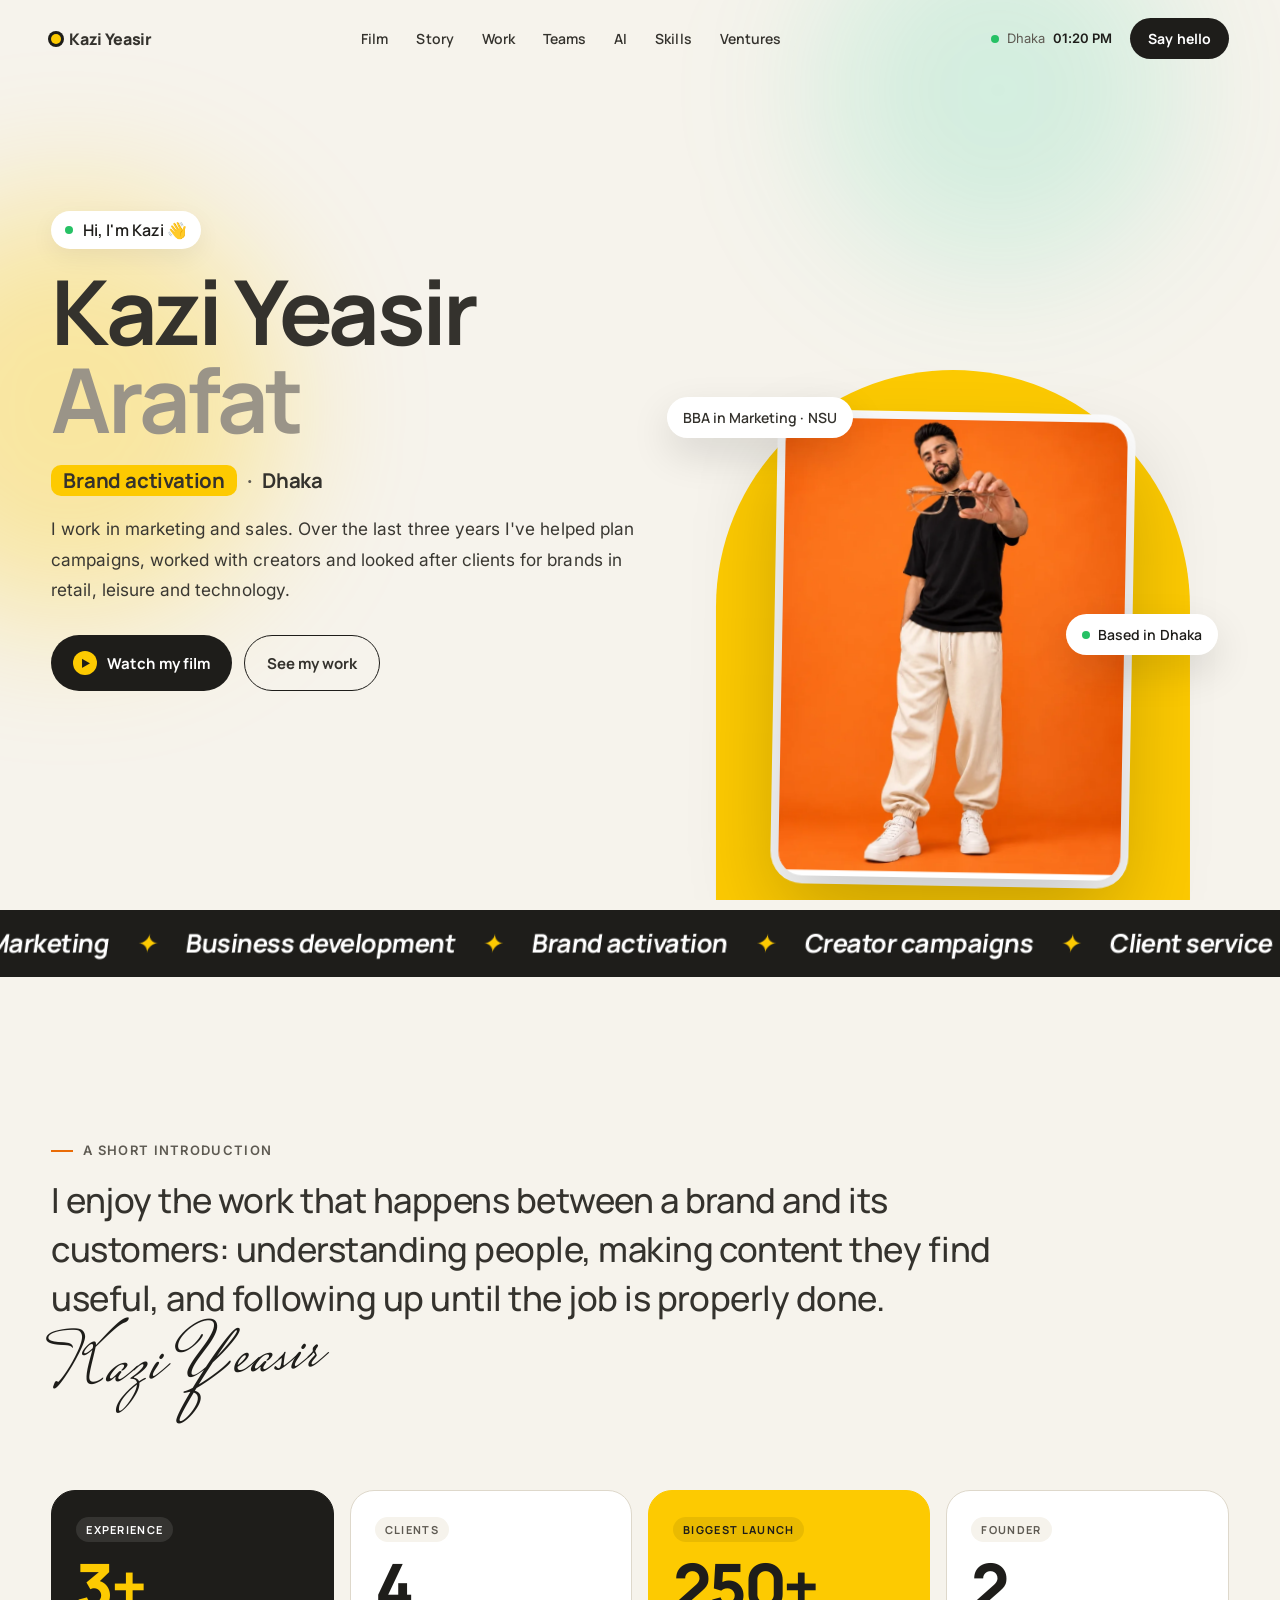
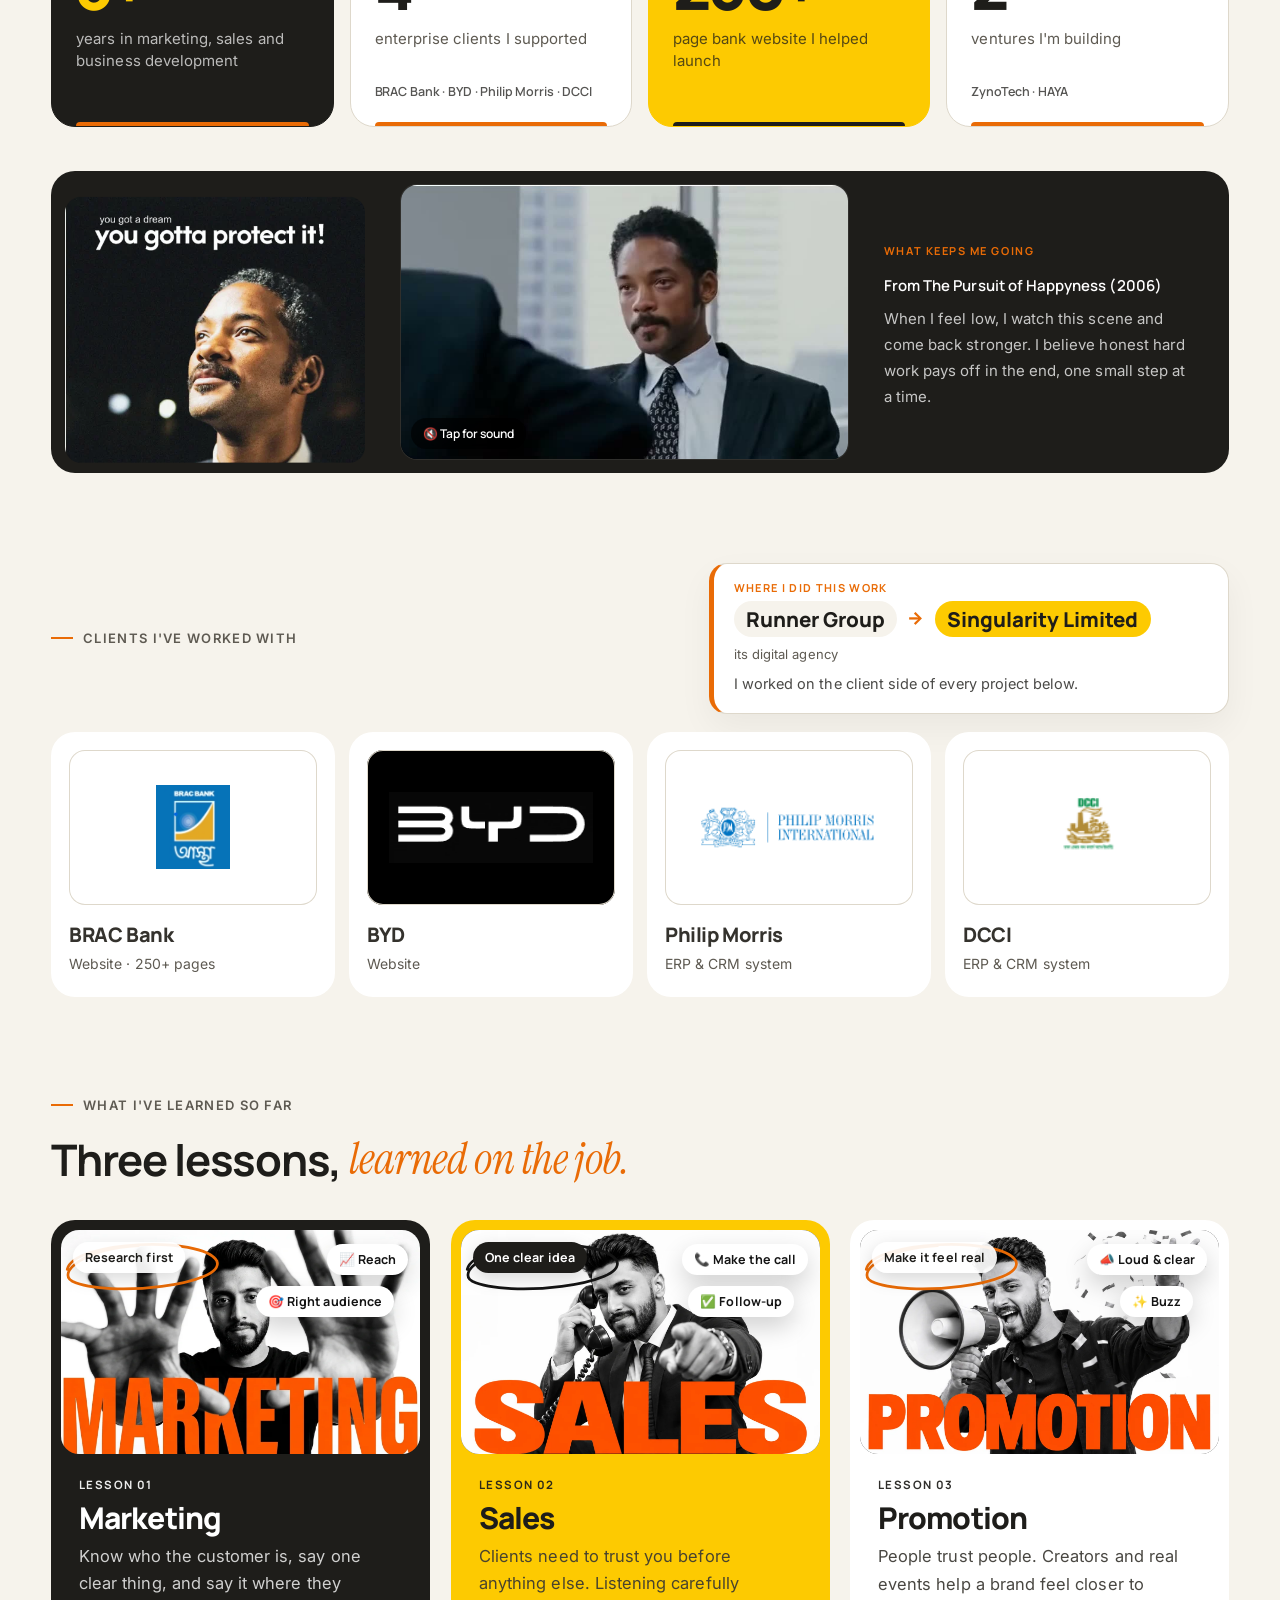
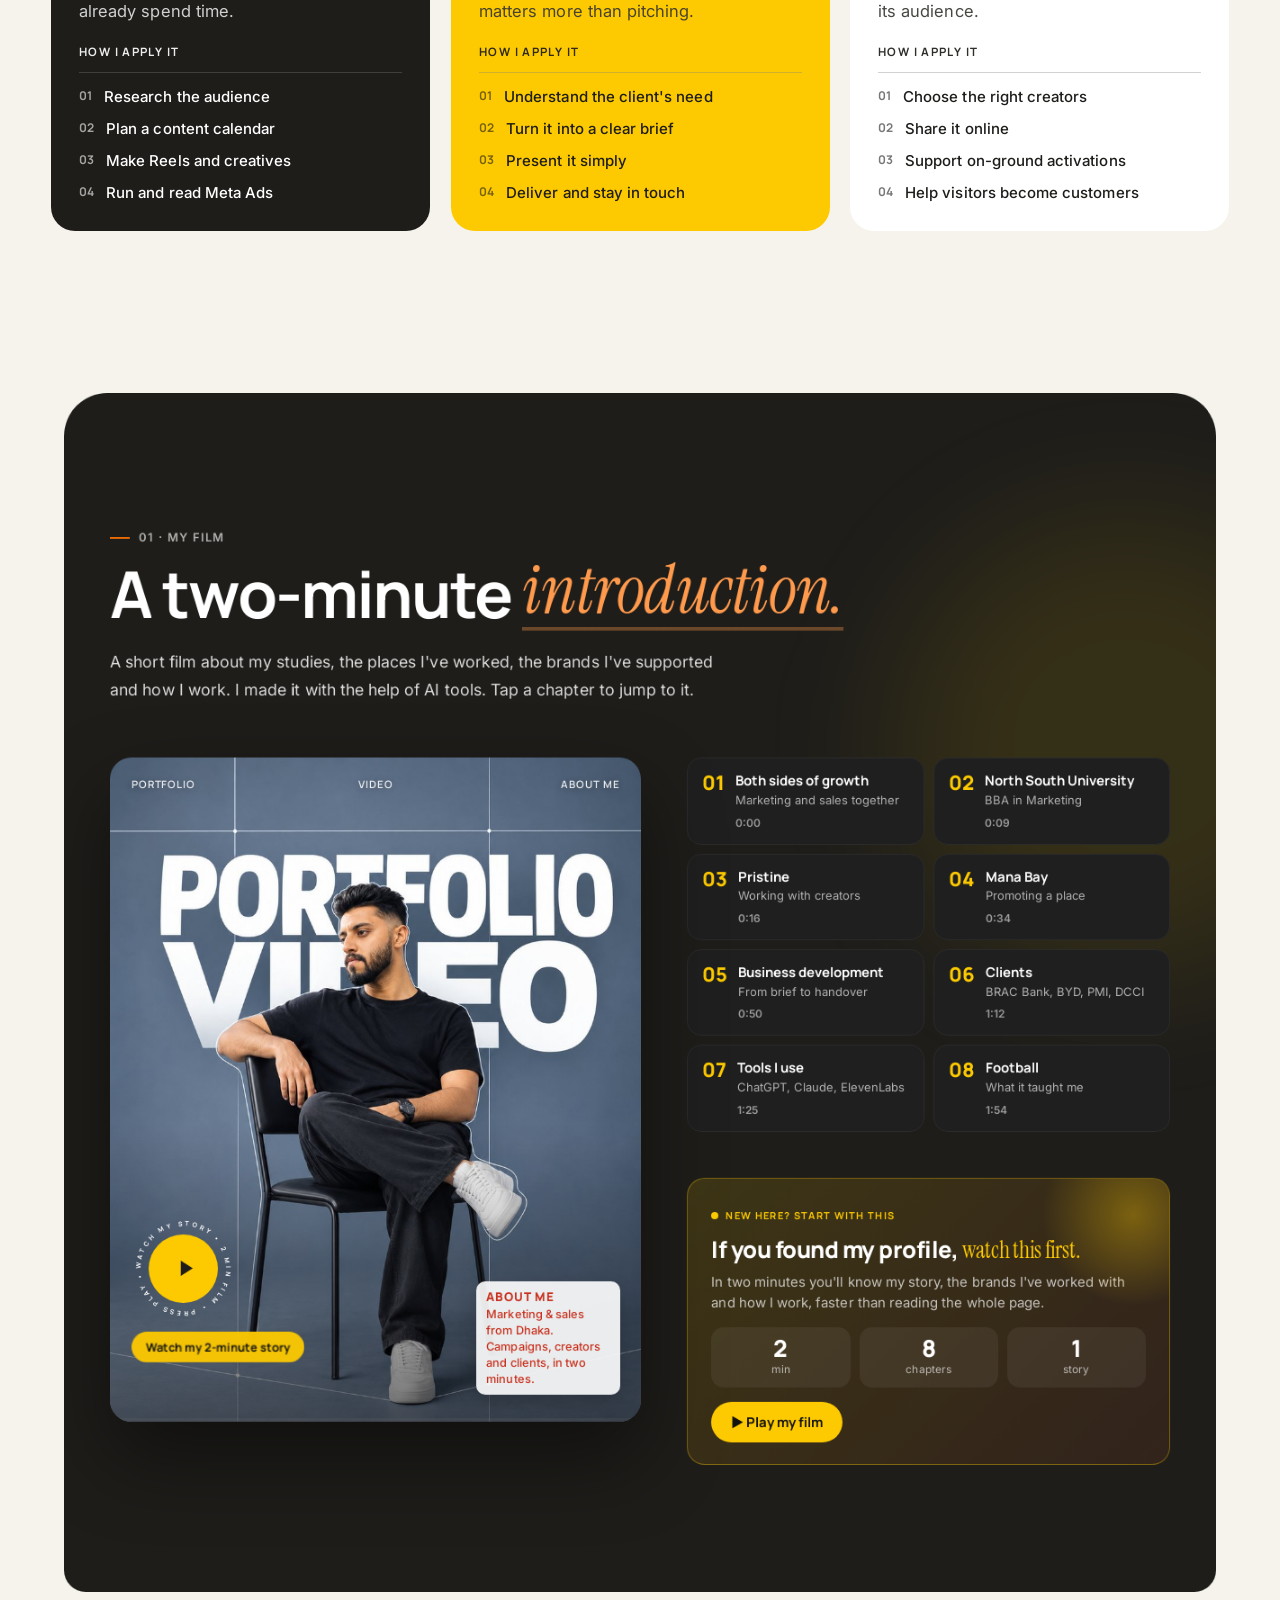
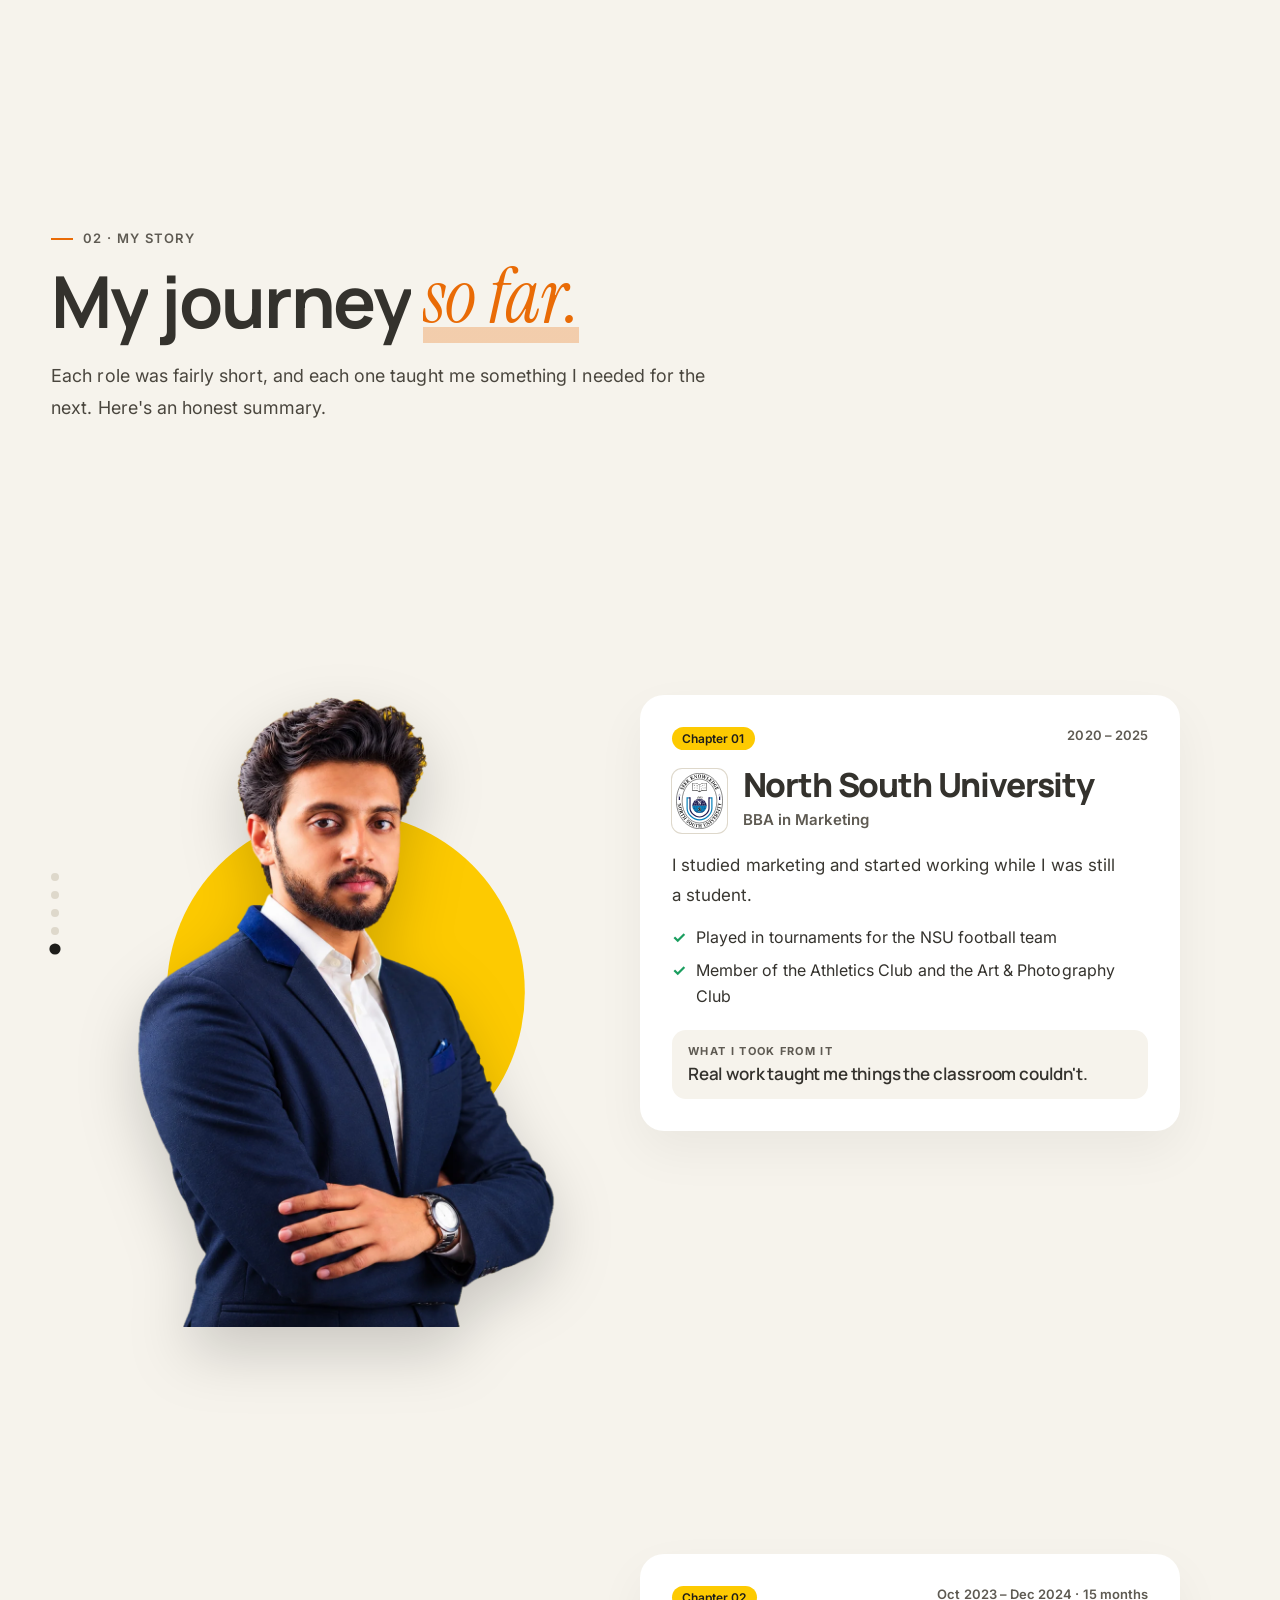
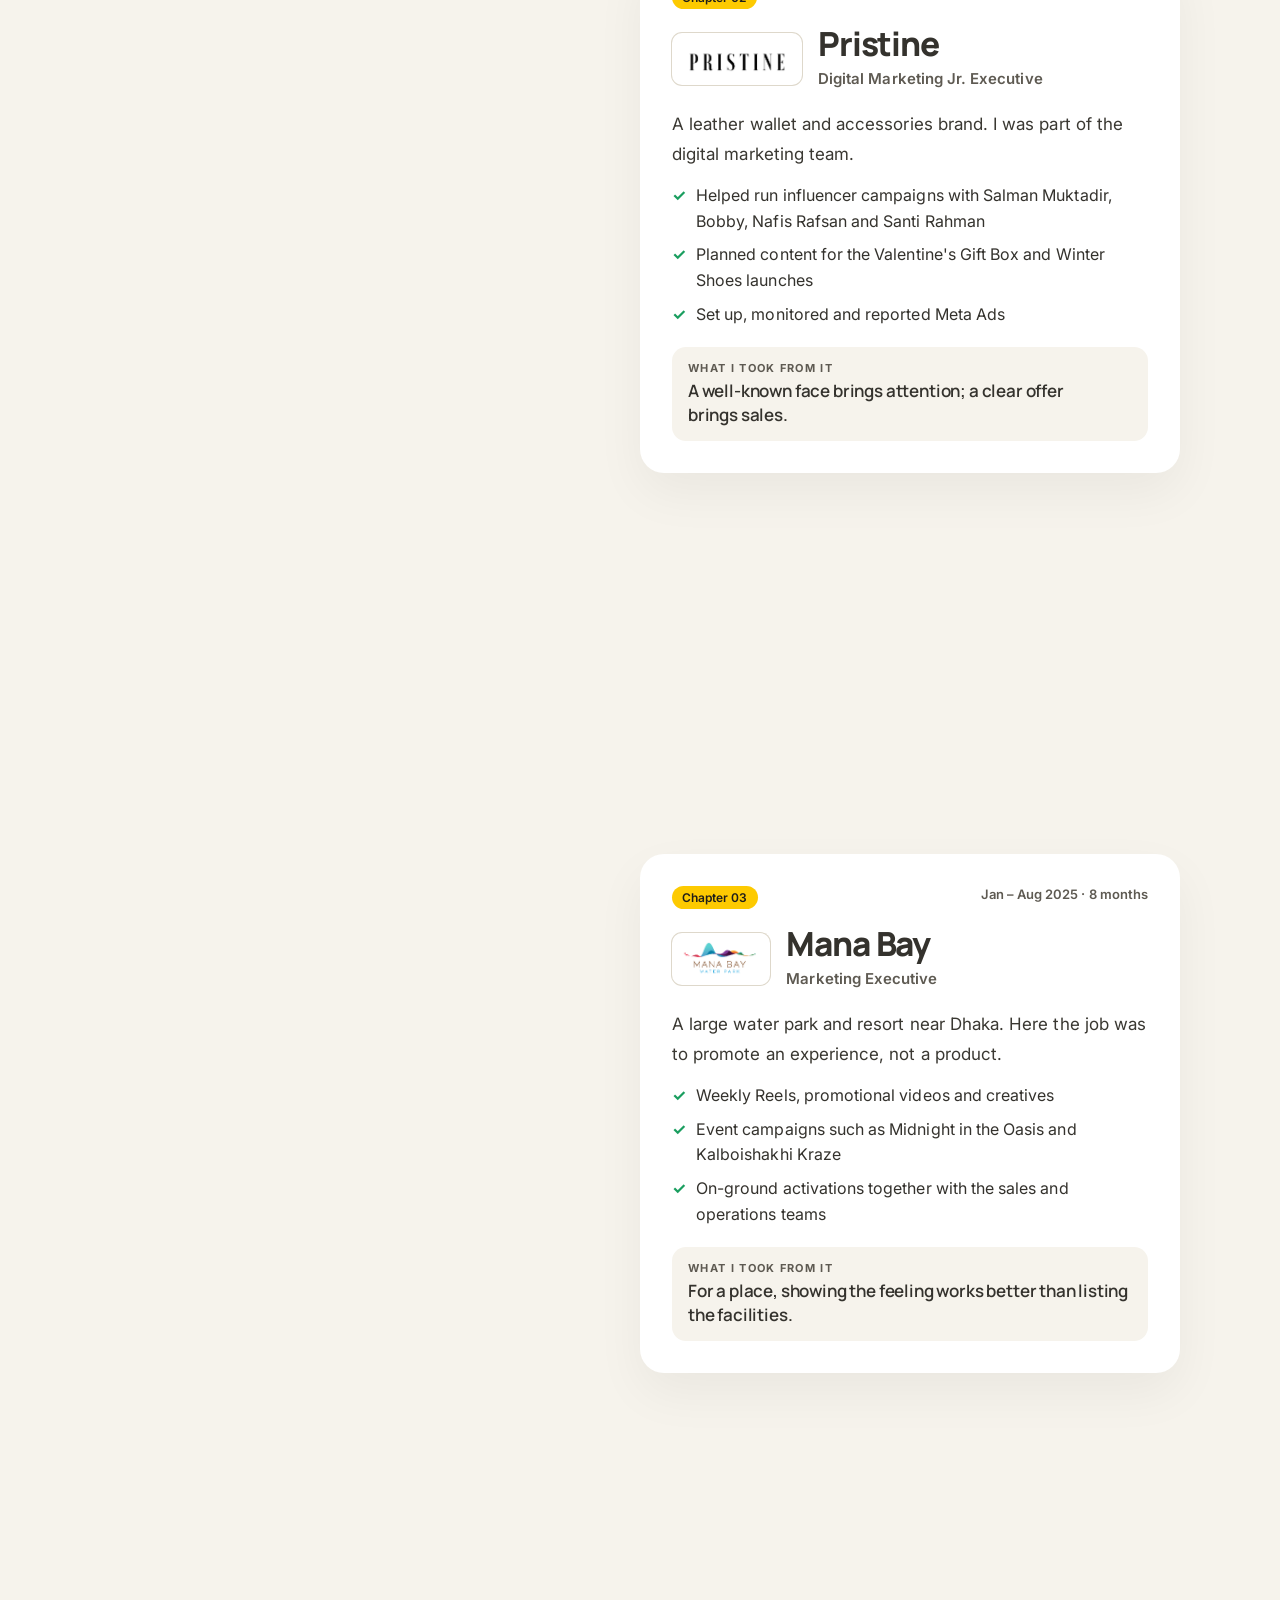
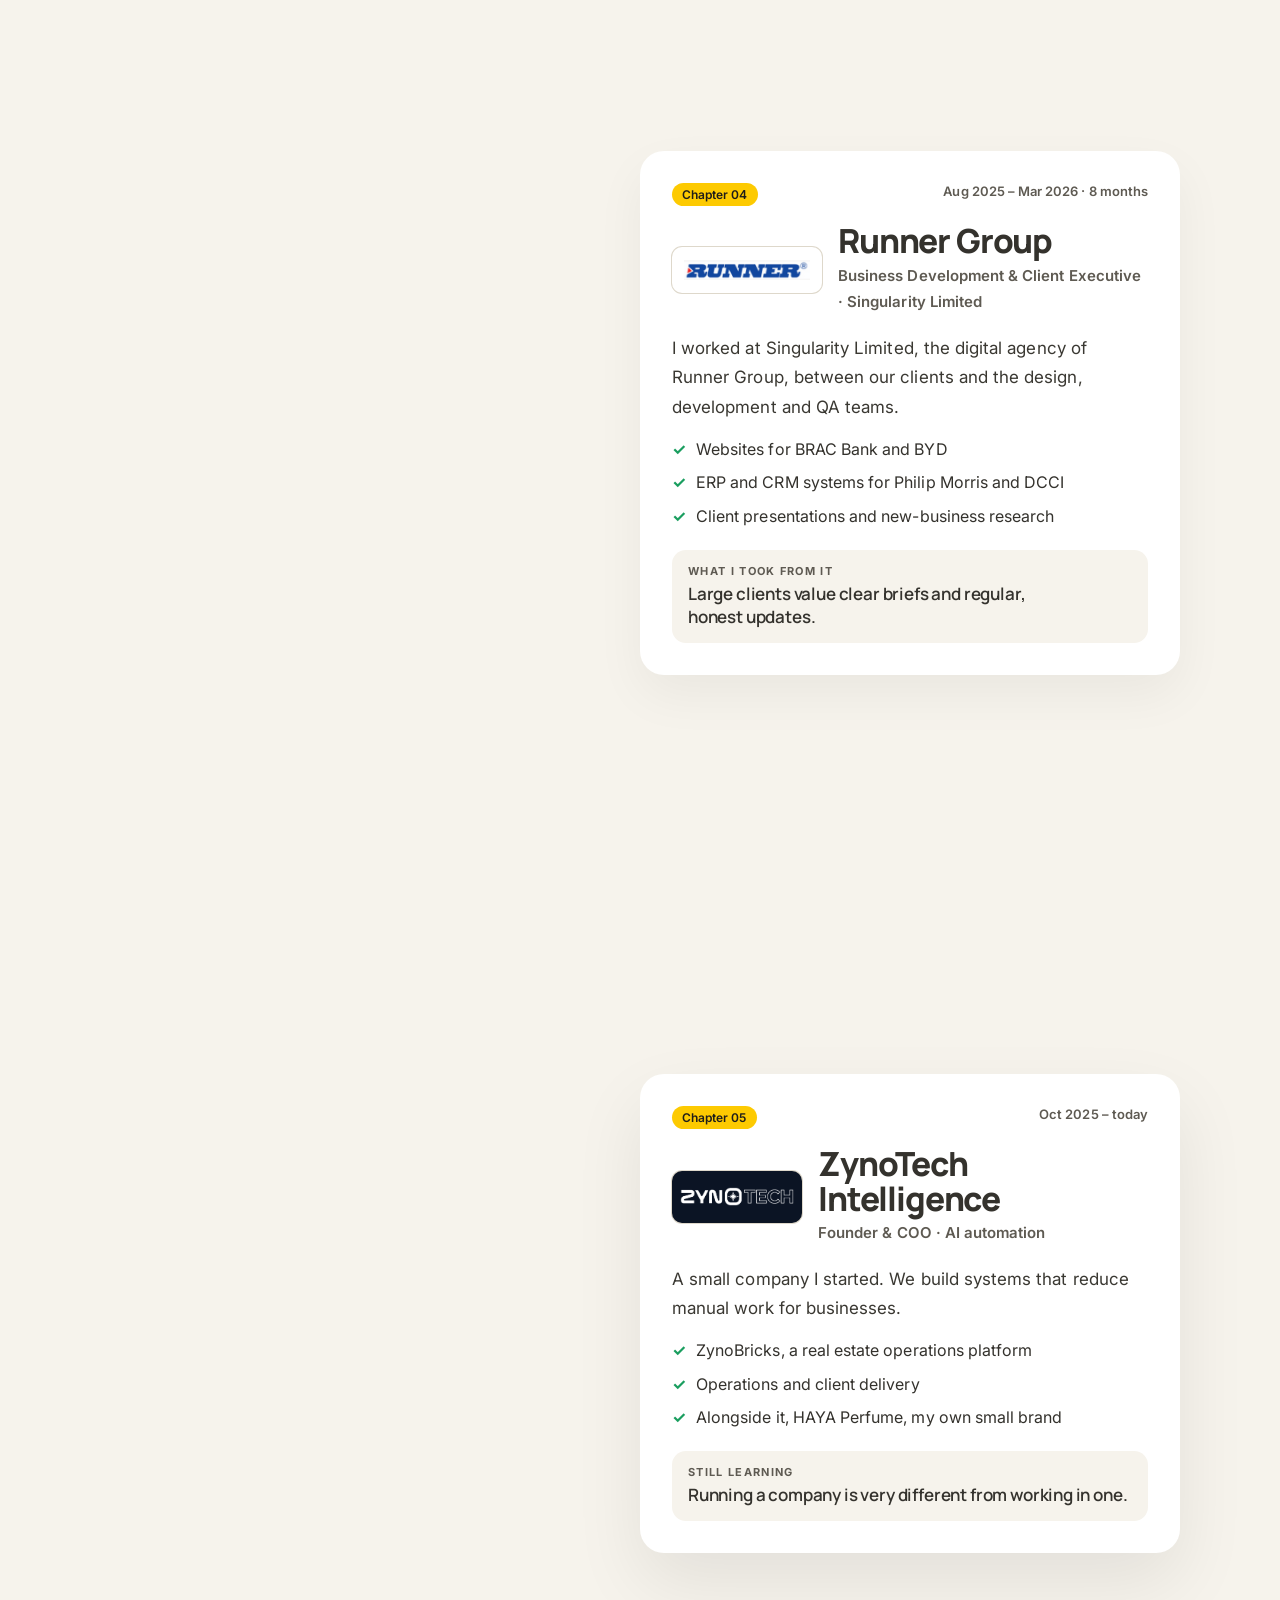
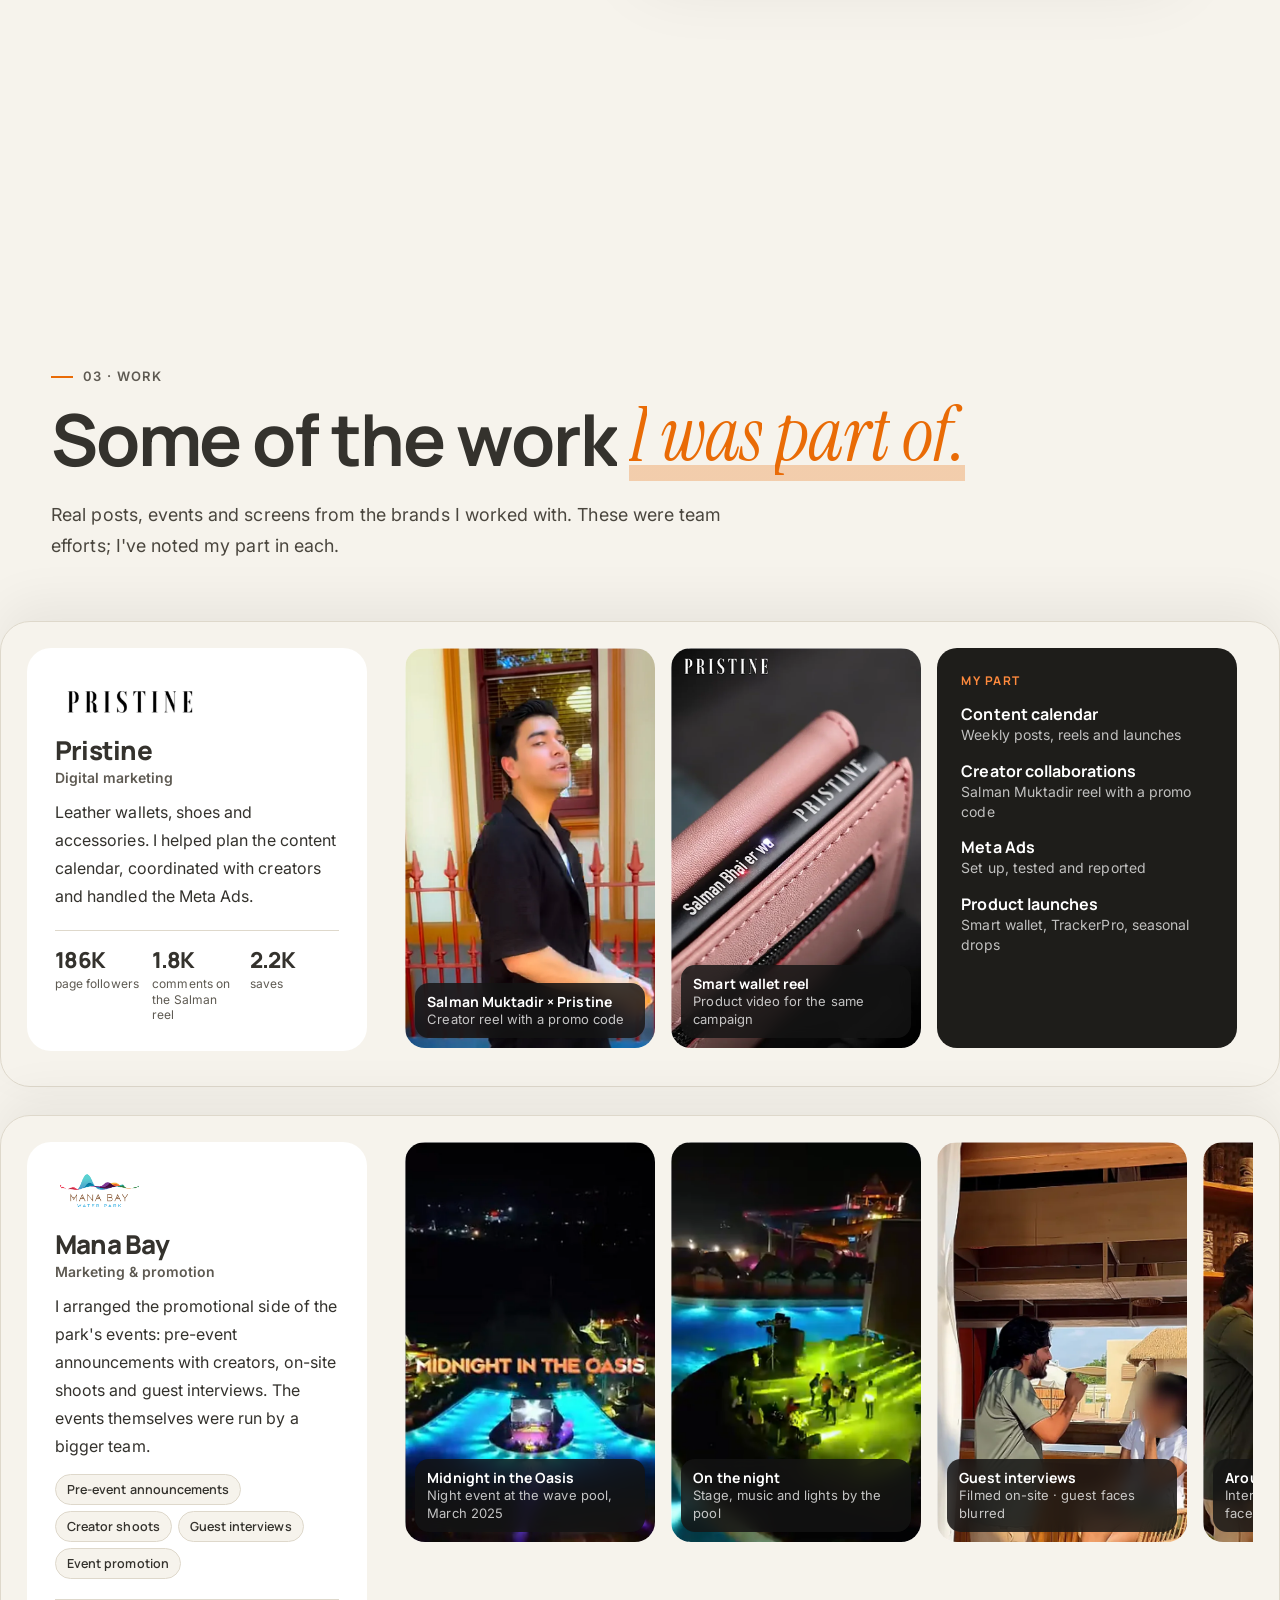
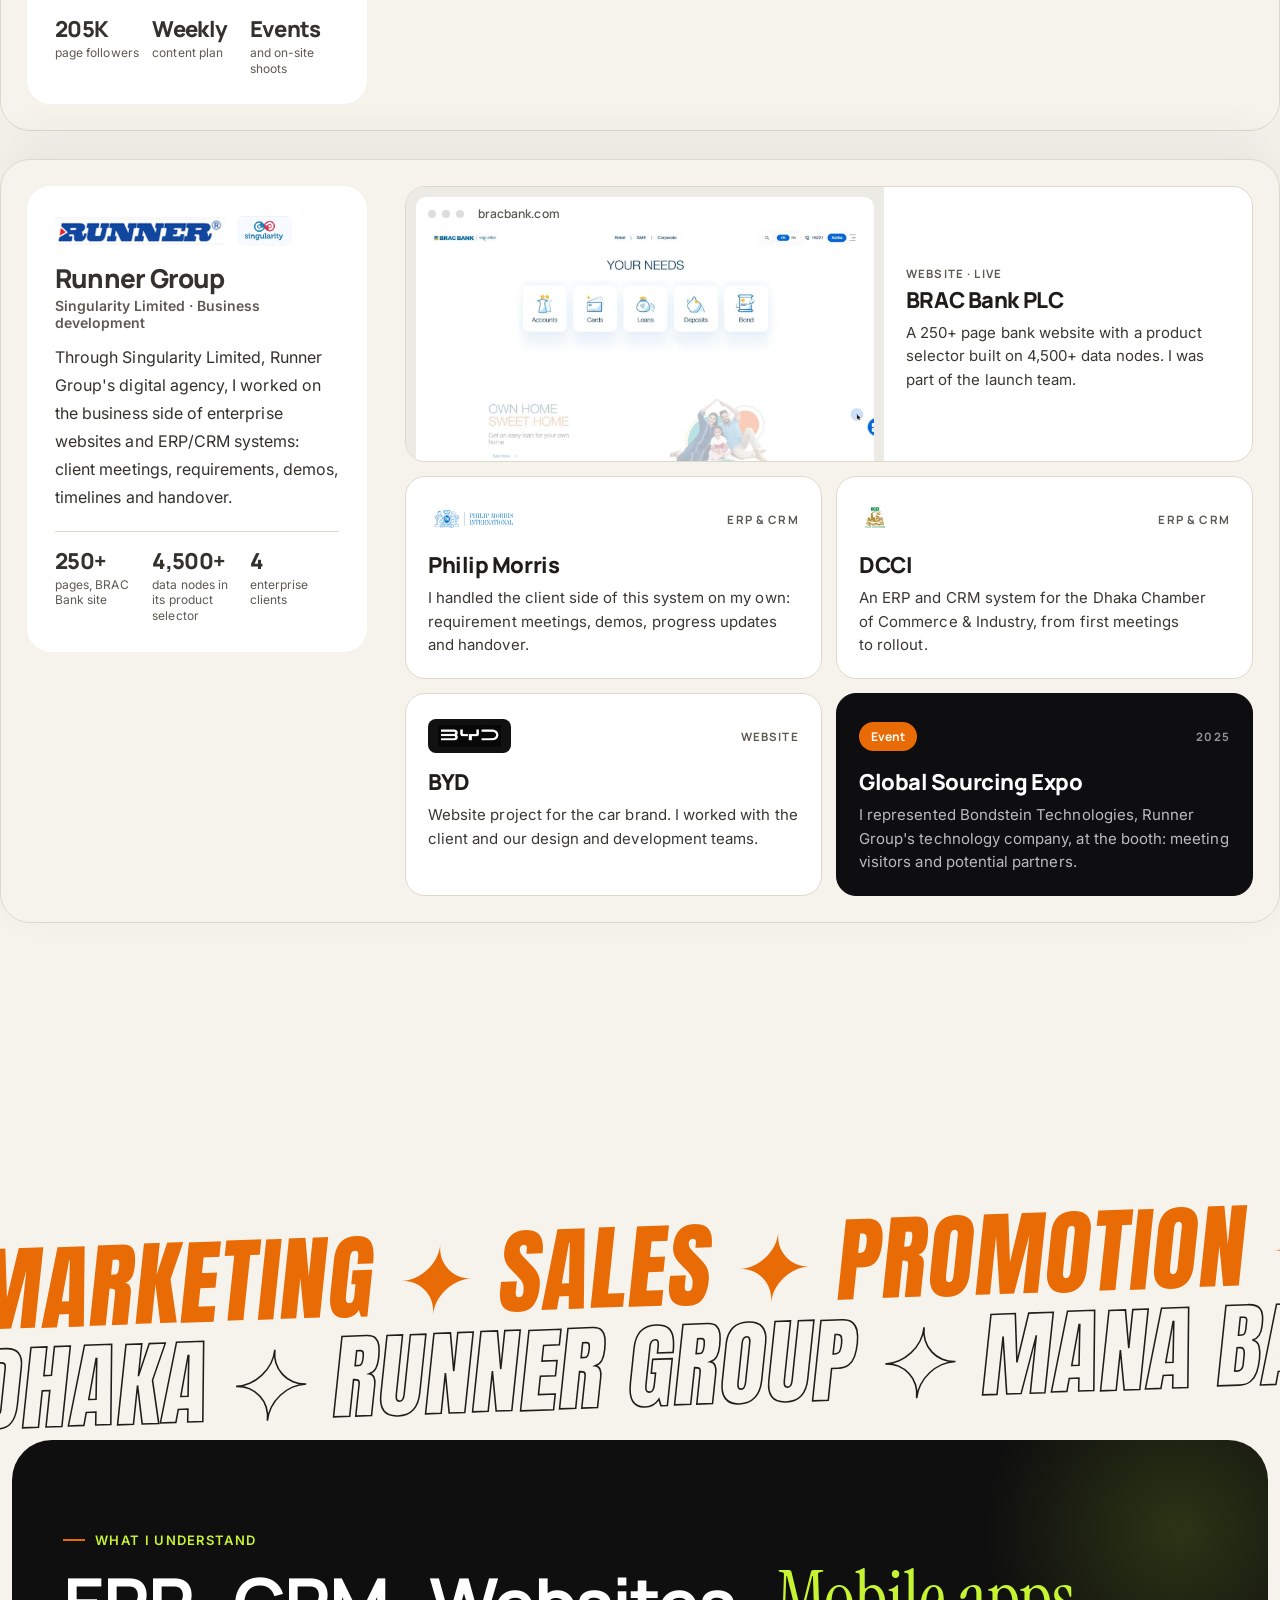
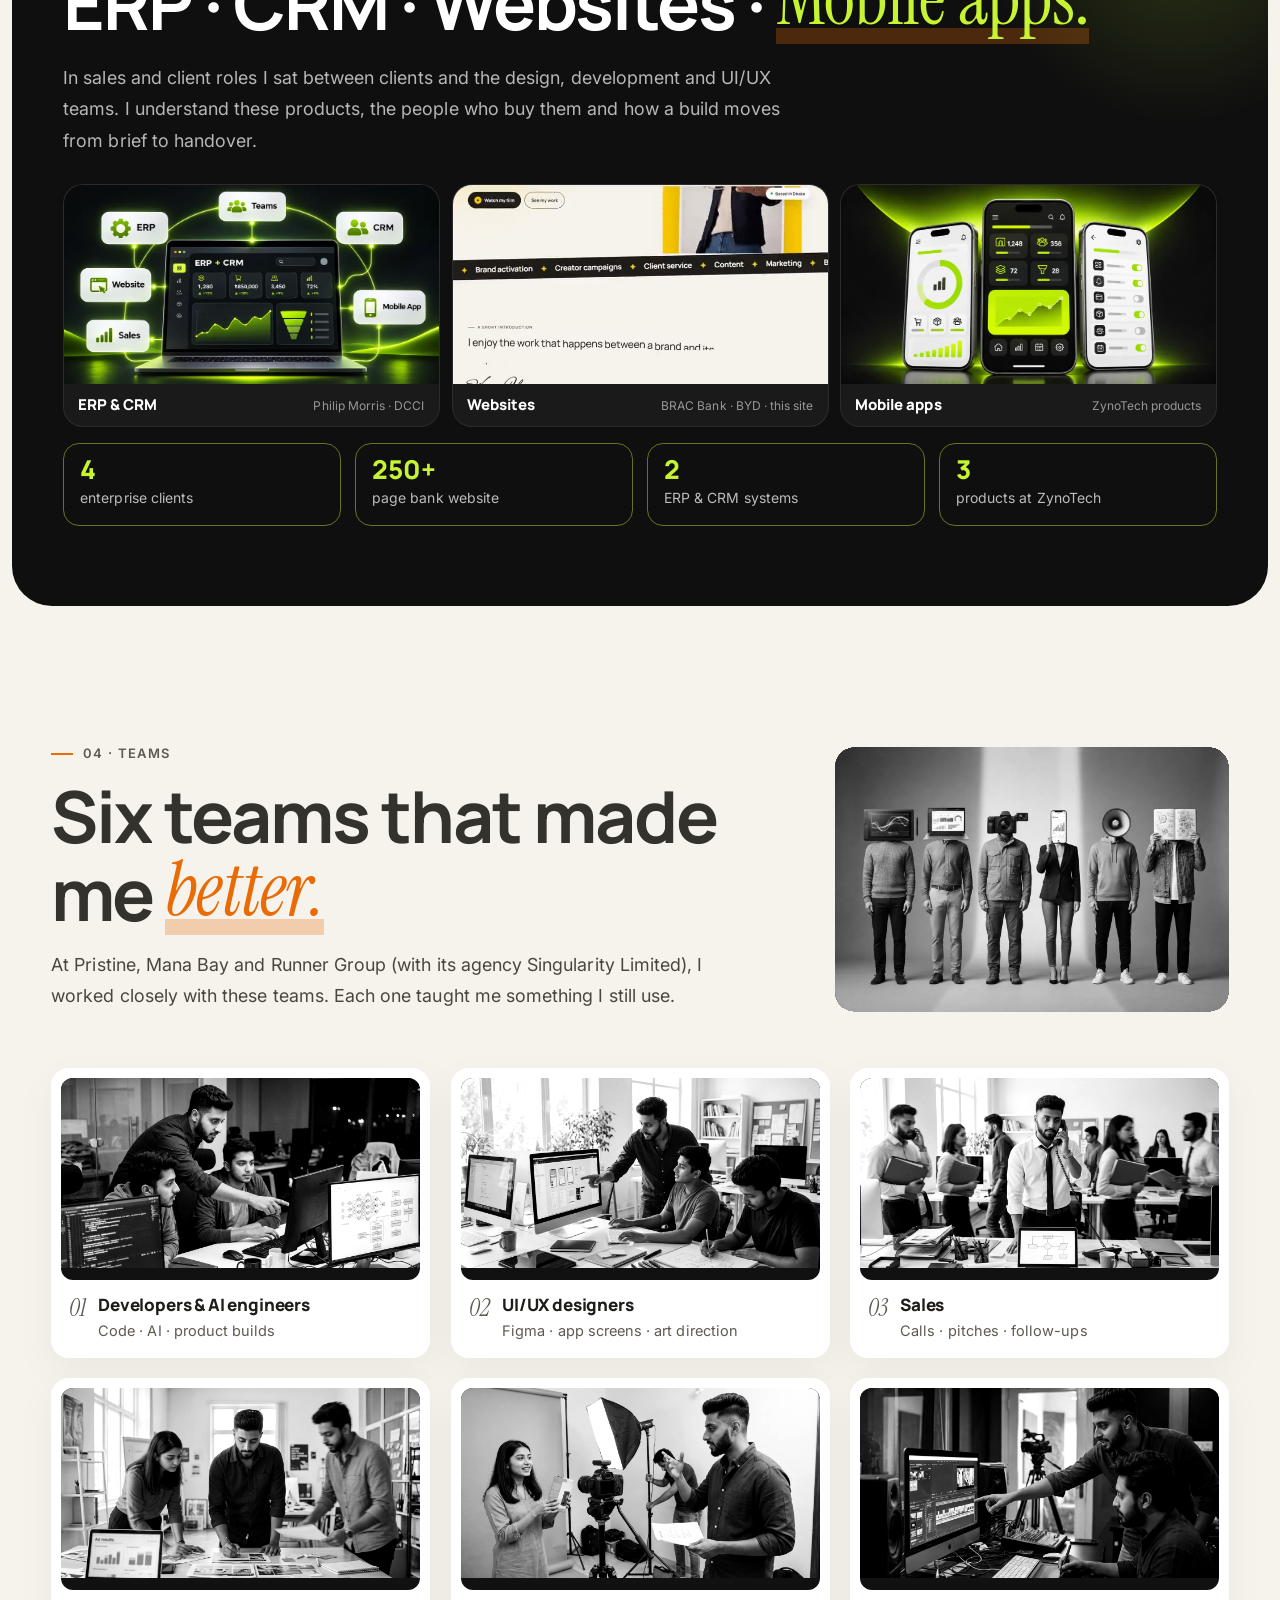
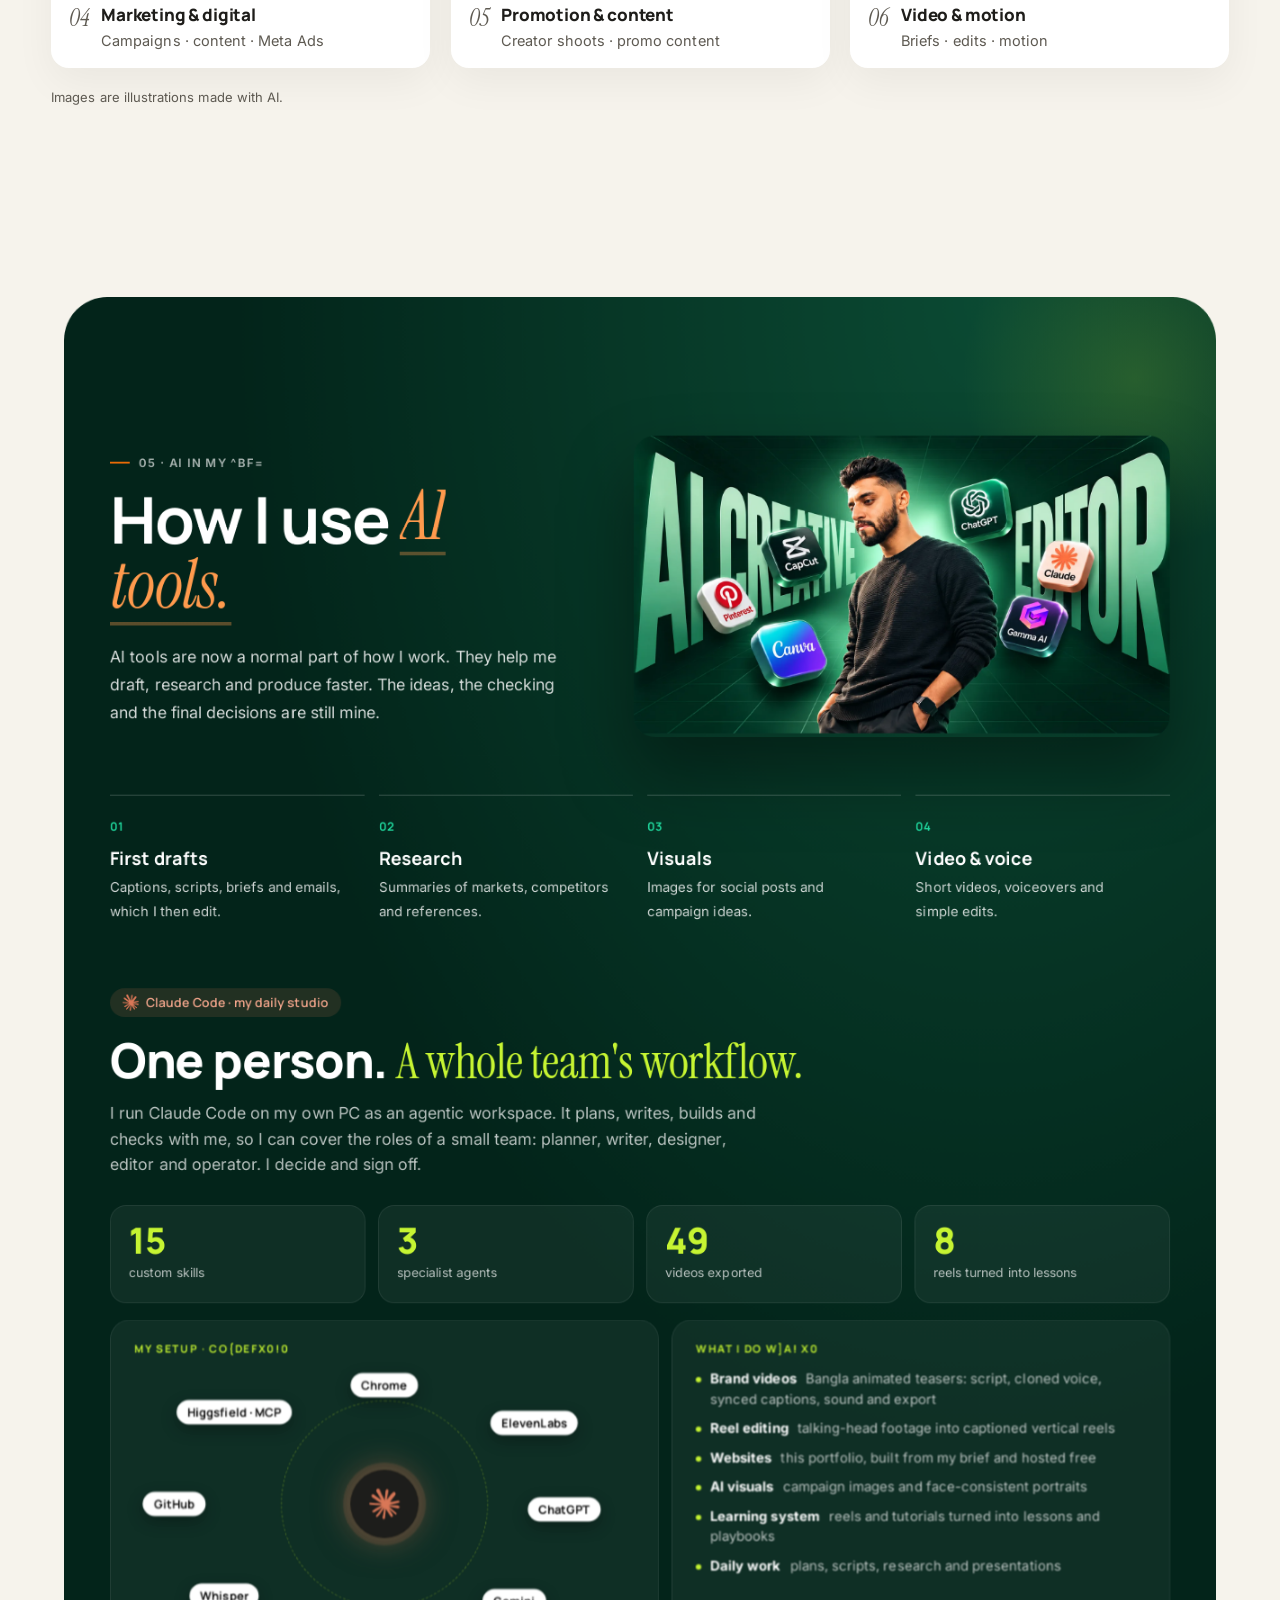
==== commit 6ab82bc9: "Mobile: mugshot Professional card, upgraded ERP/CRM screen" ====
--- a/index.html
+++ b/index.html
@@ -17,7 +17,7 @@
 <link rel="preconnect" href="https://fonts.googleapis.com">
 <link rel="preconnect" href="https://fonts.gstatic.com" crossorigin>
 <link href="https://fonts.googleapis.com/css2?family=Manrope:wght@500;600;700;800&family=Inter:wght@400;500;600&family=Instrument+Serif:ital@0;1&family=Hind+Siliguri:wght@500;600&family=Mrs+Saint+Delafield&family=Anton&display=swap" rel="stylesheet">
-<link rel="stylesheet" href="assets/css/m3.css?v=1" media="(max-width:760px)"><link rel="stylesheet" href="assets/css/bundle.css?v=122"><link rel="preload" as="image" href="assets/img/kazi-hero-orange.webp">
+<link rel="stylesheet" href="assets/css/m3.css?v=2" media="(max-width:760px)"><link rel="stylesheet" href="assets/css/bundle.css?v=122"><link rel="preload" as="image" href="assets/img/kazi-hero-orange.webp">
 </head>
 <body>
 
@@ -81,7 +81,7 @@
 <div style="position:relative;height:250px;margin-top:6px">
  <div style="position:absolute;inset:14px 36px 0;border-radius:22px;overflow:hidden;animation:m3fanL 6s 1 both"><img loading="lazy" src="assets/img/v24/side-cre.webp" style="width:100%;height:100%;object-fit:cover"></div>
  <div style="position:absolute;inset:14px 36px 0;border-radius:22px;overflow:hidden;animation:m3fanR 6s 1 both"><img loading="lazy" src="assets/img/ai/kazi-claude.webp" style="width:100%;height:100%;object-fit:cover"></div>
- <div class="x-sheen" style="position:absolute;inset:14px 36px 0;border-radius:22px;overflow:hidden;box-shadow:0 18px 36px rgba(0,0,0,.25)"><img loading="lazy" src="assets/img/v24/side-pro.webp" style="width:100%;height:100%;object-fit:cover"><b style="position:absolute;left:12px;bottom:10px;color:#fff;font-size:19px;text-shadow:0 2px 8px #000">Professional</b></div>
+ <div class="x-sheen" style="position:absolute;inset:14px 36px 0;border-radius:22px;overflow:hidden;box-shadow:0 18px 36px rgba(0,0,0,.25)"><img loading="lazy" src="assets/img/v24/side-pro2.webp" style="width:100%;height:100%;object-fit:cover"><b style="position:absolute;left:10px;top:10px;background:var(--o);color:#fff;font-size:13px;padding:4px 10px;border-radius:99px">Professional</b></div>
 </div>
 <div class="x-card x-a x-d3" style="margin-top:12px"><div class="x-li">Enterprise clients: BRAC Bank, BYD, PMI, DCCI</div><div class="x-li">Client needs turned into clear briefs</div><div class="x-li">Presentations and Meta Ads reporting</div></div>
 <div style="display:flex;justify-content:center;gap:6px;margin-top:10px"><i style="width:22px;height:6px;border-radius:6px;background:var(--o)"></i><i style="width:6px;height:6px;border-radius:6px;background:#ccc"></i><i style="width:6px;height:6px;border-radius:6px;background:#ccc"></i></div></div></div></section>
@@ -112,11 +112,14 @@
 <div class="x-row x-a x-d2" style="margin-top:8px"><div style="position:relative;border-radius:14px;overflow:hidden;height:150px"><img loading="lazy" src="assets/img/real/pristine-salman-reel.webp" style="width:100%;height:100%;object-fit:cover"><span style="position:absolute;left:6px;bottom:6px;background:var(--y);border-radius:8px;padding:3px 6px;font-size:9.5px;font-weight:800">Creator reel</span></div><div style="position:relative;border-radius:14px;overflow:hidden;height:150px"><img loading="lazy" src="assets/img/real/pristine-salman-wallet.webp" style="width:100%;height:100%;object-fit:cover"><span style="position:absolute;left:6px;bottom:6px;background:#fff;border-radius:8px;padding:3px 6px;font-size:9.5px;font-weight:800">Promo code offer</span></div></div>
 <div class="x-card x-a x-d3" style="margin-top:8px"><div class="x-li">Creators: Salman Muktadir, Bobby, Nafis Rafsan, Santi Rahman</div><div class="x-li">Valentine's Gift Box and Winter Shoes launches</div><div class="x-li">Set up, tested and reported Meta Ads</div></div></div></div></section>
 <section class="m3s" id="m3-9"><div class="m3z" style="height:620px"><div class="x-sc x-dk" style=""><div class="x-chap x-chap-d"><b>09</b><span>ERP · CRM</span><i style="--p:56%"></i></div><div class="x-short x-short-d">In short: I understand the systems I sell.</div>
-<div class="x-ey x-a" style="color:var(--l)">What I understand</div><div class="x-h2 x-a x-d1" style="color:#fff">ERP · CRM · <em style="color:var(--l)">Web · Apps</em></div>
-<div class="x-dkc x-a x-d2"><div style="display:flex;justify-content:space-between;font-size:10px;color:#888"><span>Client pipeline</span><span style="color:var(--l)">● live</span></div><div style="display:flex;align-items:flex-end;gap:7px;height:80px;margin-top:8px"><i style="flex:1;height:40%;background:#333;border-radius:5px;transform-origin:bottom;animation:m3bar 6s 1 both 0.0s"></i><i style="flex:1;height:65%;background:#444;border-radius:5px;transform-origin:bottom;animation:m3bar 6s 1 both 0.1s"></i><i style="flex:1;height:55%;background:#555;border-radius:5px;transform-origin:bottom;animation:m3bar 6s 1 both 0.2s"></i><i style="flex:1;height:85%;background:var(--l);border-radius:5px;transform-origin:bottom;animation:m3bar 6s 1 both 0.3s"></i><i style="flex:1;height:70%;background:#555;border-radius:5px;transform-origin:bottom;animation:m3bar 6s 1 both 0.4s"></i><i style="flex:1;height:95%;background:var(--y);border-radius:5px;transform-origin:bottom;animation:m3bar 6s 1 both 0.5s"></i></div></div>
-<div class="x-dkc x-a x-d3" style="margin-top:8px"><span class="x-k">My part</span><div class="x-li" style="color:#ddd">Sat between clients and design, dev, QA</div><div class="x-li" style="color:#ddd">Turned needs into clear briefs</div><div class="x-li" style="color:#ddd">Tracked delivery, demos and handover</div></div>
-<div class="x-a x-d4" style="margin-top:8px"><span class="x-chip x-d">ERP</span><span class="x-chip x-d">CRM</span><span class="x-chip x-d">Websites</span><span class="x-chip x-d">Mobile apps</span><span class="x-chip x-d">UI/UX</span><span class="x-chip x-d">QA</span></div>
-<img loading="lazy" class="x-a x-d5" src="assets/img/v24/erp-crm.webp" style="width:100%;height:86px;object-fit:cover;border-radius:12px;margin-top:4px"></div></div></section>
+<div class="x-ey x-a" style="color:var(--l)">What I understand</div><div class="x-h2 x-a x-d1" style="color:#fff;font-size:23px">ERP · CRM · <em style="color:var(--l)">Web · Apps</em></div>
+<div class="x-row x-a x-d1" style="gap:6px"><div class="x-dkc" style="padding:8px"><b style="color:var(--l);font-size:12px">ERP</b><div style="font-size:9.5px;color:#aaa;line-height:1.35;margin-top:2px">Runs the inside: stock, staff, money, reports.</div></div><div class="x-dkc" style="padding:8px"><b style="color:var(--y);font-size:12px">CRM</b><div style="font-size:9.5px;color:#aaa;line-height:1.35;margin-top:2px">Runs the outside: leads, deals, customers.</div></div></div>
+<div class="x-dkc x-a x-d2" style="margin-top:7px;padding:9px 10px"><div style="display:flex;justify-content:space-between;font-size:9.5px;color:#888"><span>How a build moves</span><span style="color:var(--l)">● live</span></div>
+<div style="position:relative;display:flex;justify-content:space-between;margin-top:9px"><i style="position:absolute;left:8px;right:8px;top:9px;height:2px;background:#333"></i><i style="position:absolute;left:8px;top:6px;width:8px;height:8px;border-radius:50%;background:var(--l);box-shadow:0 0 10px var(--l);animation:m3run 4s linear infinite"></i><span style="position:relative;text-align:center;font-size:8.5px;color:#ccc;width:42px"><b style="display:block;margin:0 auto 4px;width:20px;height:20px;border-radius:50%;background:#2a2826;border:1.5px solid #E8622C;font:800 9px/17px Manrope;color:#fff">1</b>Client</span><span style="position:relative;text-align:center;font-size:8.5px;color:#ccc;width:42px"><b style="display:block;margin:0 auto 4px;width:20px;height:20px;border-radius:50%;background:#2a2826;border:1.5px solid #FDCA01;font:800 9px/17px Manrope;color:#fff">2</b>Brief</span><span style="position:relative;text-align:center;font-size:8.5px;color:#ccc;width:42px"><b style="display:block;margin:0 auto 4px;width:20px;height:20px;border-radius:50%;background:#2a2826;border:1.5px solid #C6F432;font:800 9px/17px Manrope;color:#fff">3</b>Design</span><span style="position:relative;text-align:center;font-size:8.5px;color:#ccc;width:42px"><b style="display:block;margin:0 auto 4px;width:20px;height:20px;border-radius:50%;background:#2a2826;border:1.5px solid #C6F432;font:800 9px/17px Manrope;color:#fff">4</b>Dev</span><span style="position:relative;text-align:center;font-size:8.5px;color:#ccc;width:42px"><b style="display:block;margin:0 auto 4px;width:20px;height:20px;border-radius:50%;background:#2a2826;border:1.5px solid #FDCA01;font:800 9px/17px Manrope;color:#fff">5</b>QA</span><span style="position:relative;text-align:center;font-size:8.5px;color:#ccc;width:42px"><b style="display:block;margin:0 auto 4px;width:20px;height:20px;border-radius:50%;background:#2a2826;border:1.5px solid #E8622C;font:800 9px/17px Manrope;color:#fff">6</b>Live</span></div>
+</div>
+<div class="x-row x-a x-d3" style="margin-top:7px"><span class="x-dkc x-num"><b style="color:#fff">4,500+</b>data nodes · PMI</span><span class="x-dkc x-num"><b style="color:#fff">250+</b>pages · BRAC</span><span class="x-dkc x-num"><b style="color:#fff">4</b>clients</span></div>
+<div class="x-dkc x-a x-d4" style="margin-top:7px;padding:9px 10px"><span class="x-k">My part</span><div class="x-li" style="color:#ddd">Turned client needs into clear briefs</div><div class="x-li" style="color:#ddd">Mapped modules with design, dev and QA</div><div class="x-li" style="color:#ddd">Ran demos, tracked delivery and handover</div></div>
+<div class="x-a x-d5" style="margin-top:7px;overflow:hidden;white-space:nowrap"><div style="display:inline-block;animation:m3marq 12s linear infinite"><span class="x-chip x-d">Inventory</span><span class="x-chip x-d">Sales</span><span class="x-chip x-d">HR</span><span class="x-chip x-d">Reports</span><span class="x-chip x-d">Leads</span><span class="x-chip x-d">Pipeline</span><span class="x-chip x-d">Websites</span><span class="x-chip x-d">Mobile apps</span><span class="x-chip x-d">Inventory</span><span class="x-chip x-d">Sales</span><span class="x-chip x-d">HR</span><span class="x-chip x-d">Reports</span><span class="x-chip x-d">Leads</span><span class="x-chip x-d">Pipeline</span><span class="x-chip x-d">Websites</span><span class="x-chip x-d">Mobile apps</span></div></div></div></div></section>
 <section class="m3s" id="m3-10"><div class="m3z" style="height:620px"><div class="x-sc" style=""><div class="x-chap"><b>10</b><span>Teams</span><i style="--p:62%"></i></div><div class="x-short">In short: I keep six teams on one brief.</div>
 <div class="x-ey x-a">Teams I work with</div><div class="x-h2 x-a x-d1">Six teams, <em>one goal.</em></div>
 <div style="position:relative;height:96px;margin-bottom:6px" class="x-a x-d1"><div style="position:absolute;left:50%;top:50%;width:84px;height:84px;margin:-42px;border-radius:50%;border:2px dashed var(--o);animation:m3spin 16s linear infinite"></div><div style="position:absolute;left:50%;top:50%;width:52px;height:52px;margin:-26px;border-radius:50%;background:var(--ink);color:#fff;display:grid;place-items:center;font-weight:800;font-size:12px;animation:m3pulse 1.6s infinite">Me</div><span class="x-chip" style="position:absolute;left:8px;top:10px">Client</span><span class="x-chip" style="position:absolute;right:8px;top:10px">Dev</span><span class="x-chip" style="position:absolute;left:8px;bottom:6px">Design</span><span class="x-chip" style="position:absolute;right:8px;bottom:6px">QA</span></div>
--- a/assets/css/m3.css
+++ b/assets/css/m3.css
@@ -11,6 +11,7 @@
 #m a.m3btn{text-decoration:none;color:inherit}
 #m .in-snd{position:absolute;left:8px;bottom:8px;border:0;border-radius:99px;padding:5px 9px;font:700 10px Manrope;background:rgba(0,0,0,.6);color:#fff}
 #m .in-snd.on{background:#FDCA01;color:#111}
+@keyframes m3run{0%{left:8px}100%{left:calc(100% - 16px)}}
 #m .m3foot{text-align:center;color:#8a847c;font:500 11px Manrope;padding:22px 0 96px;background:#121110}
 }
 @media (max-width:760px){
